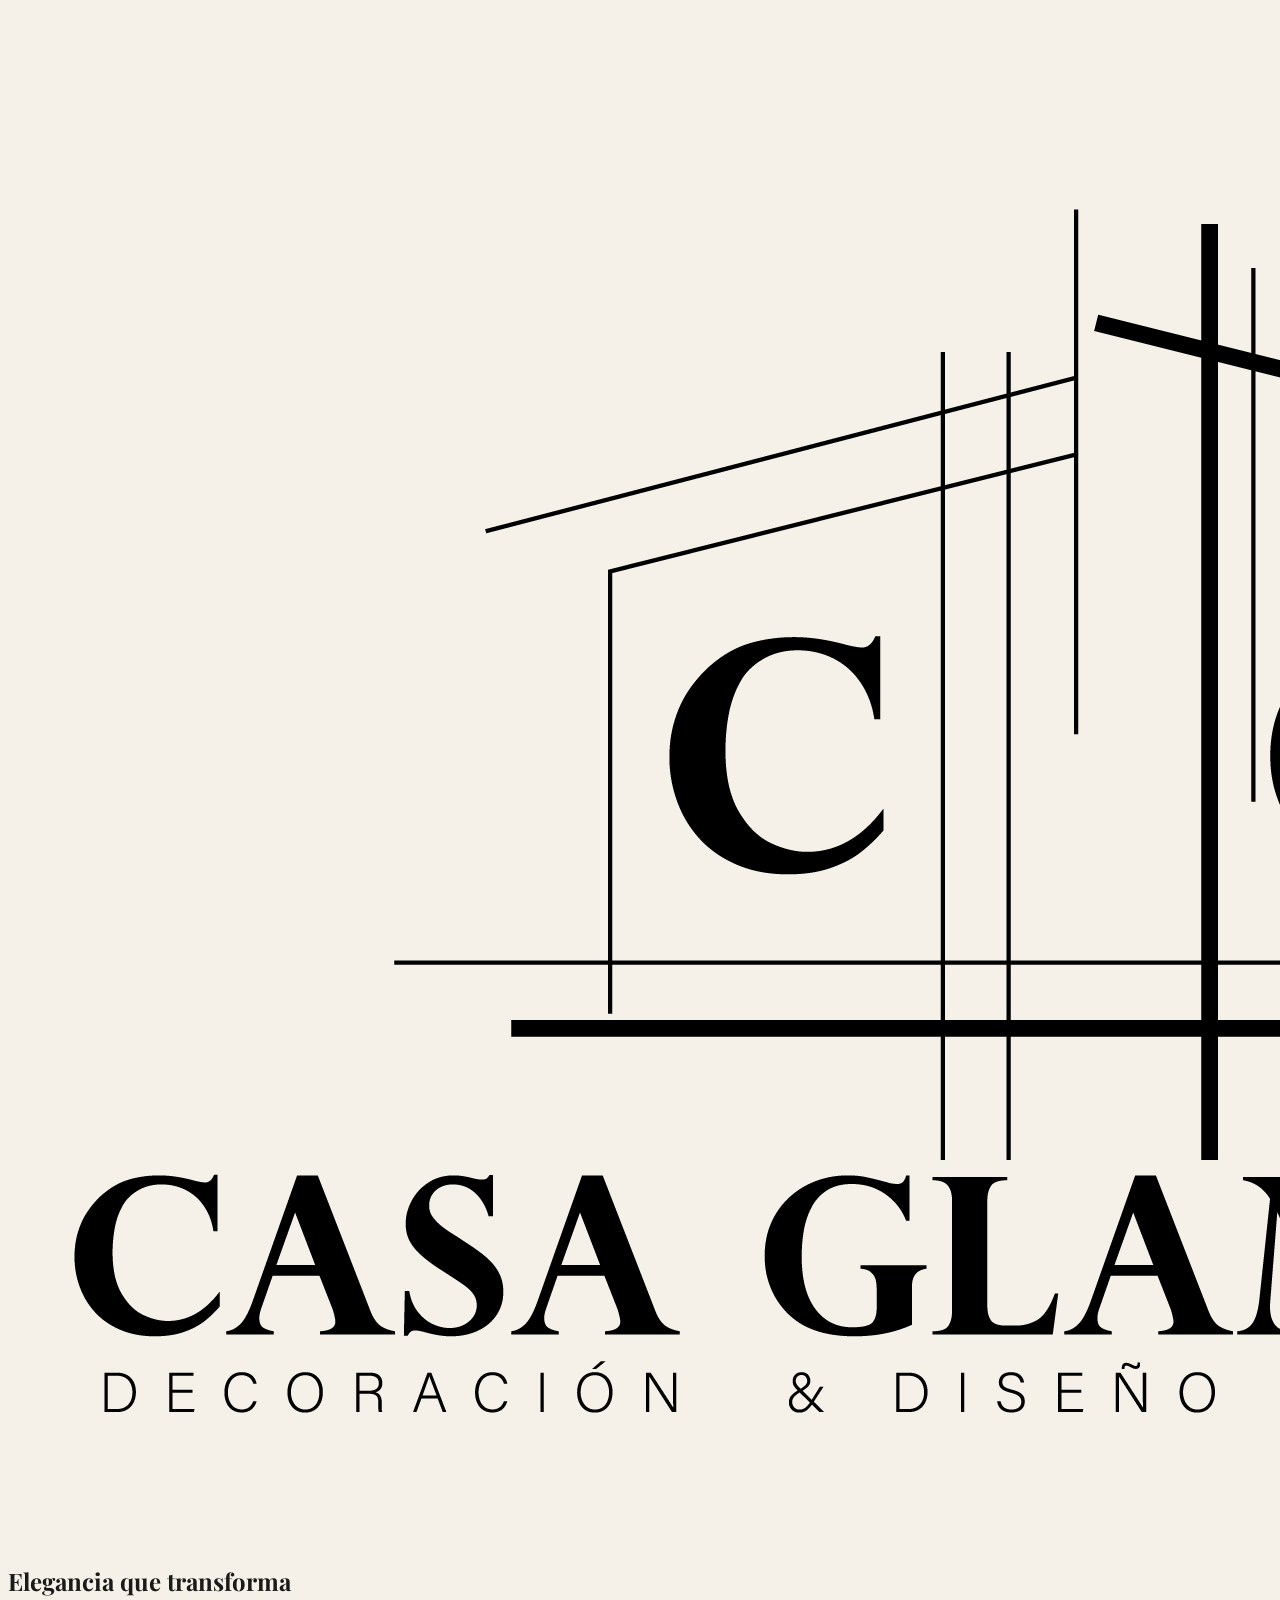
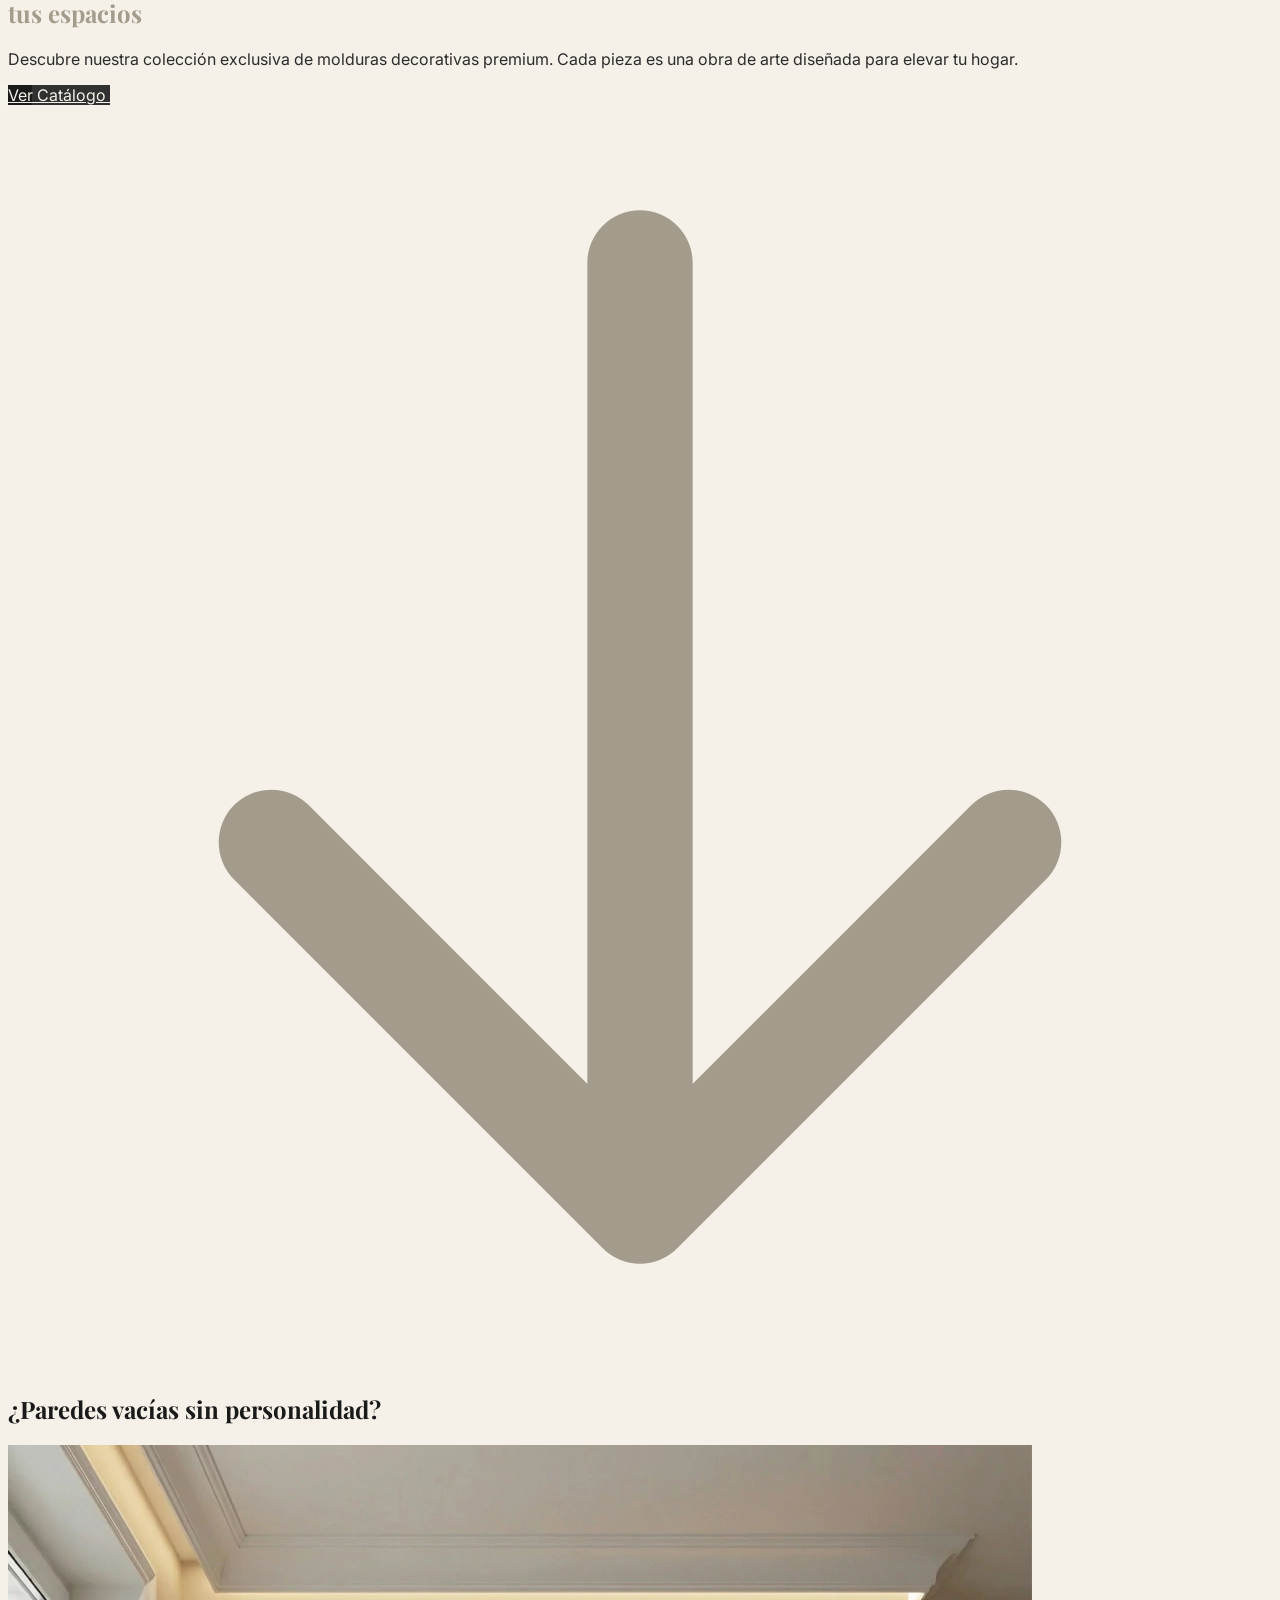
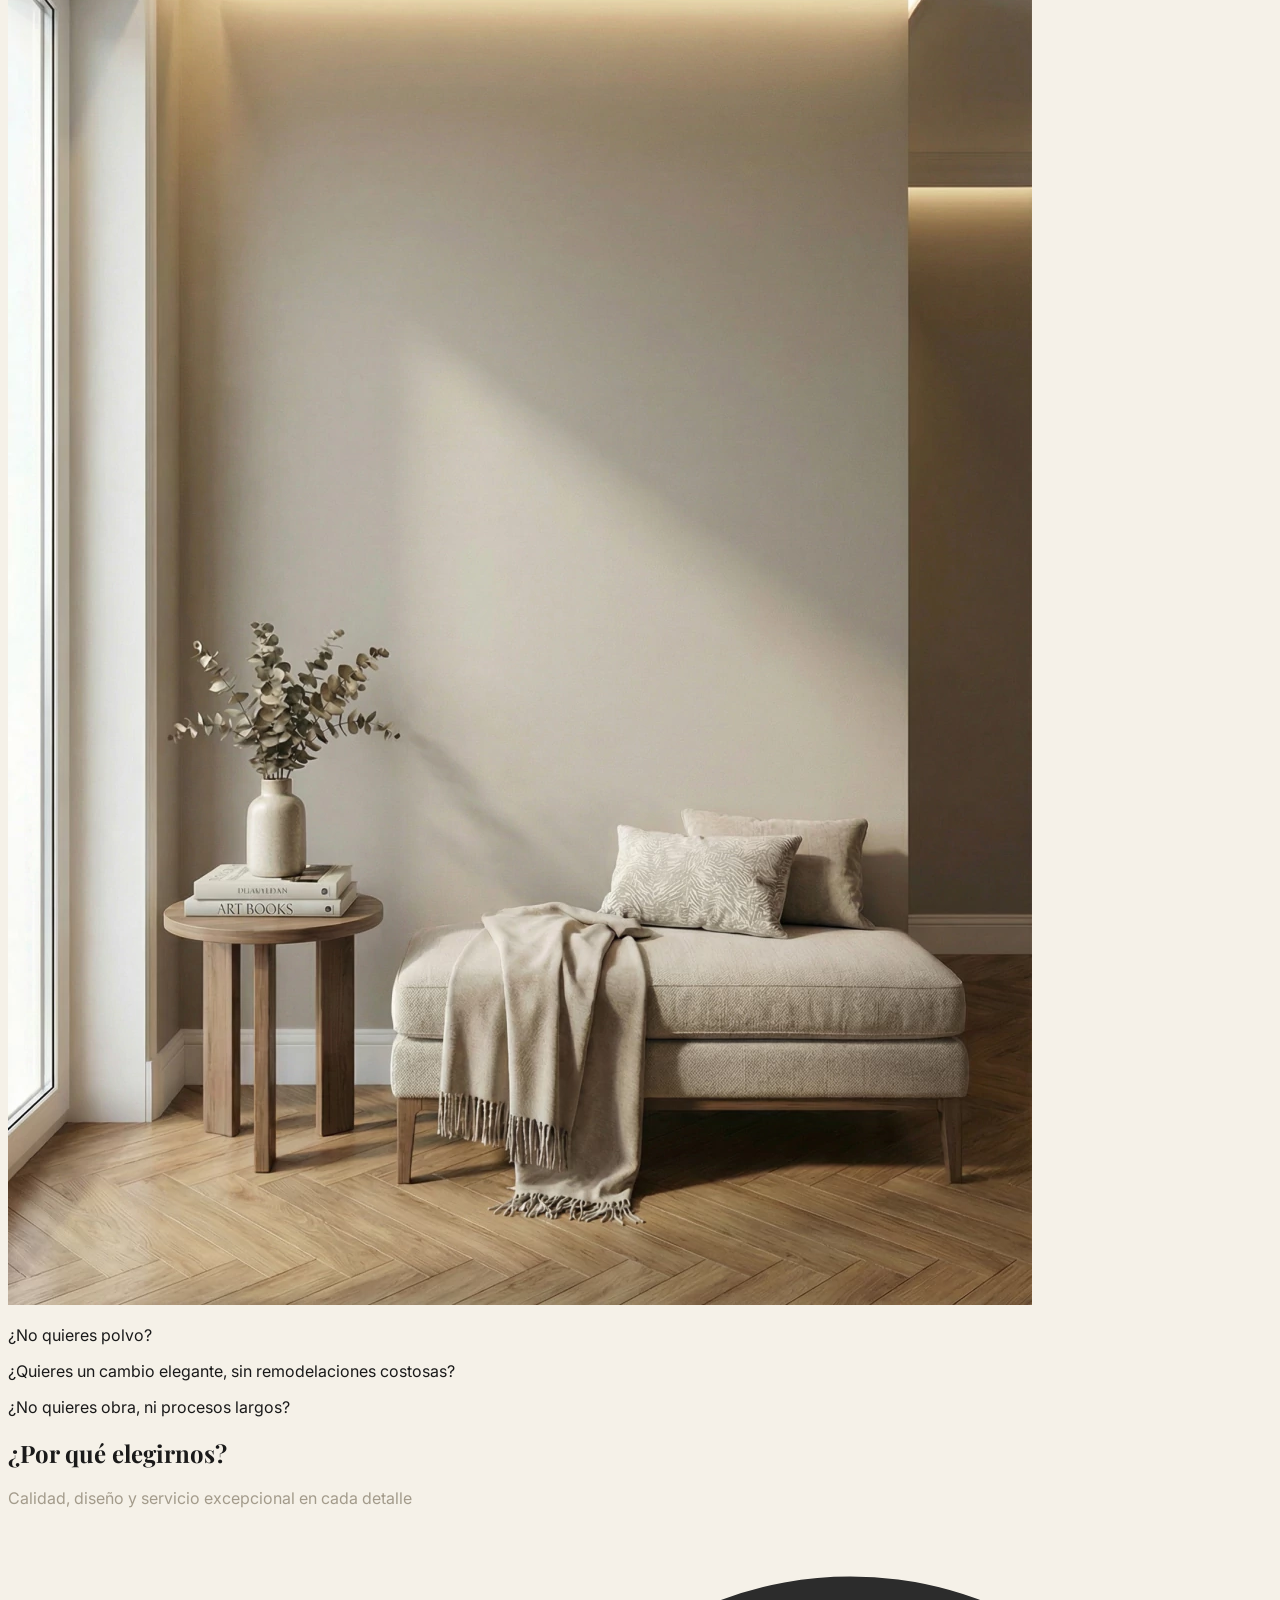
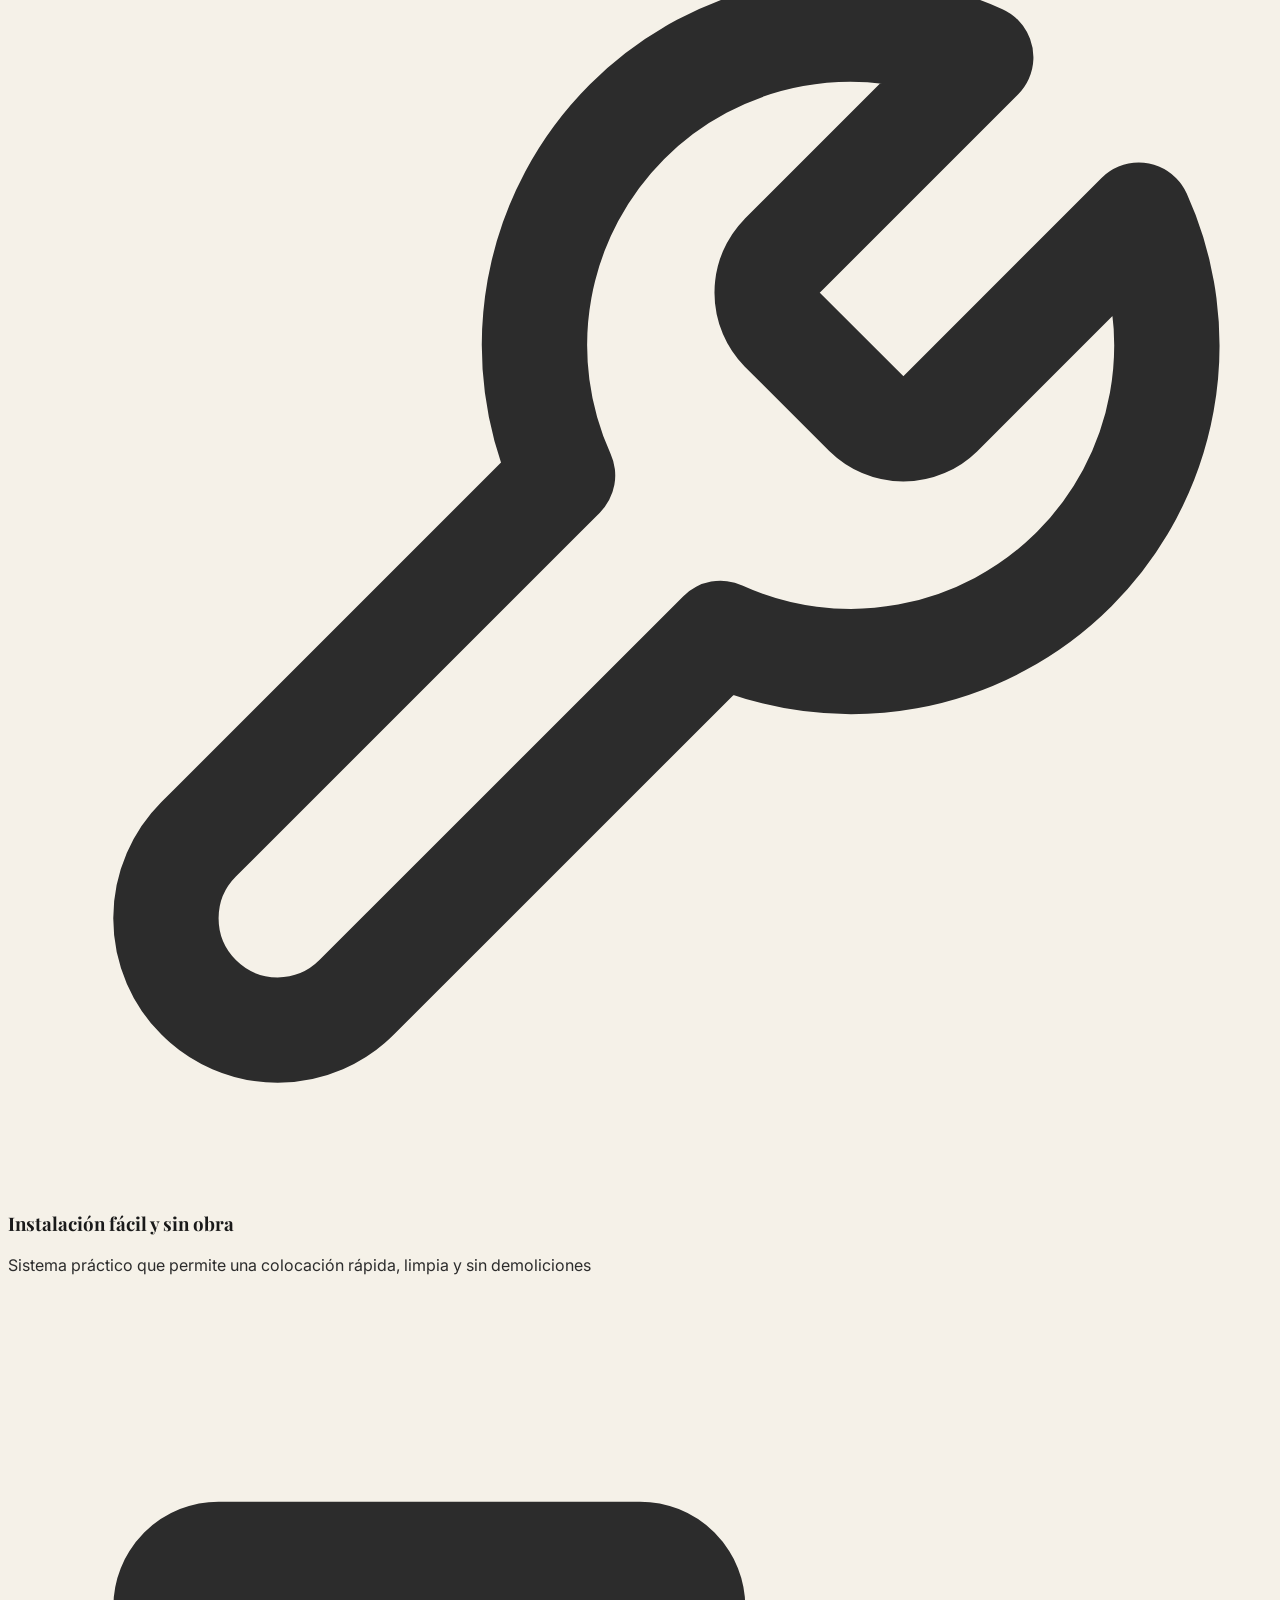
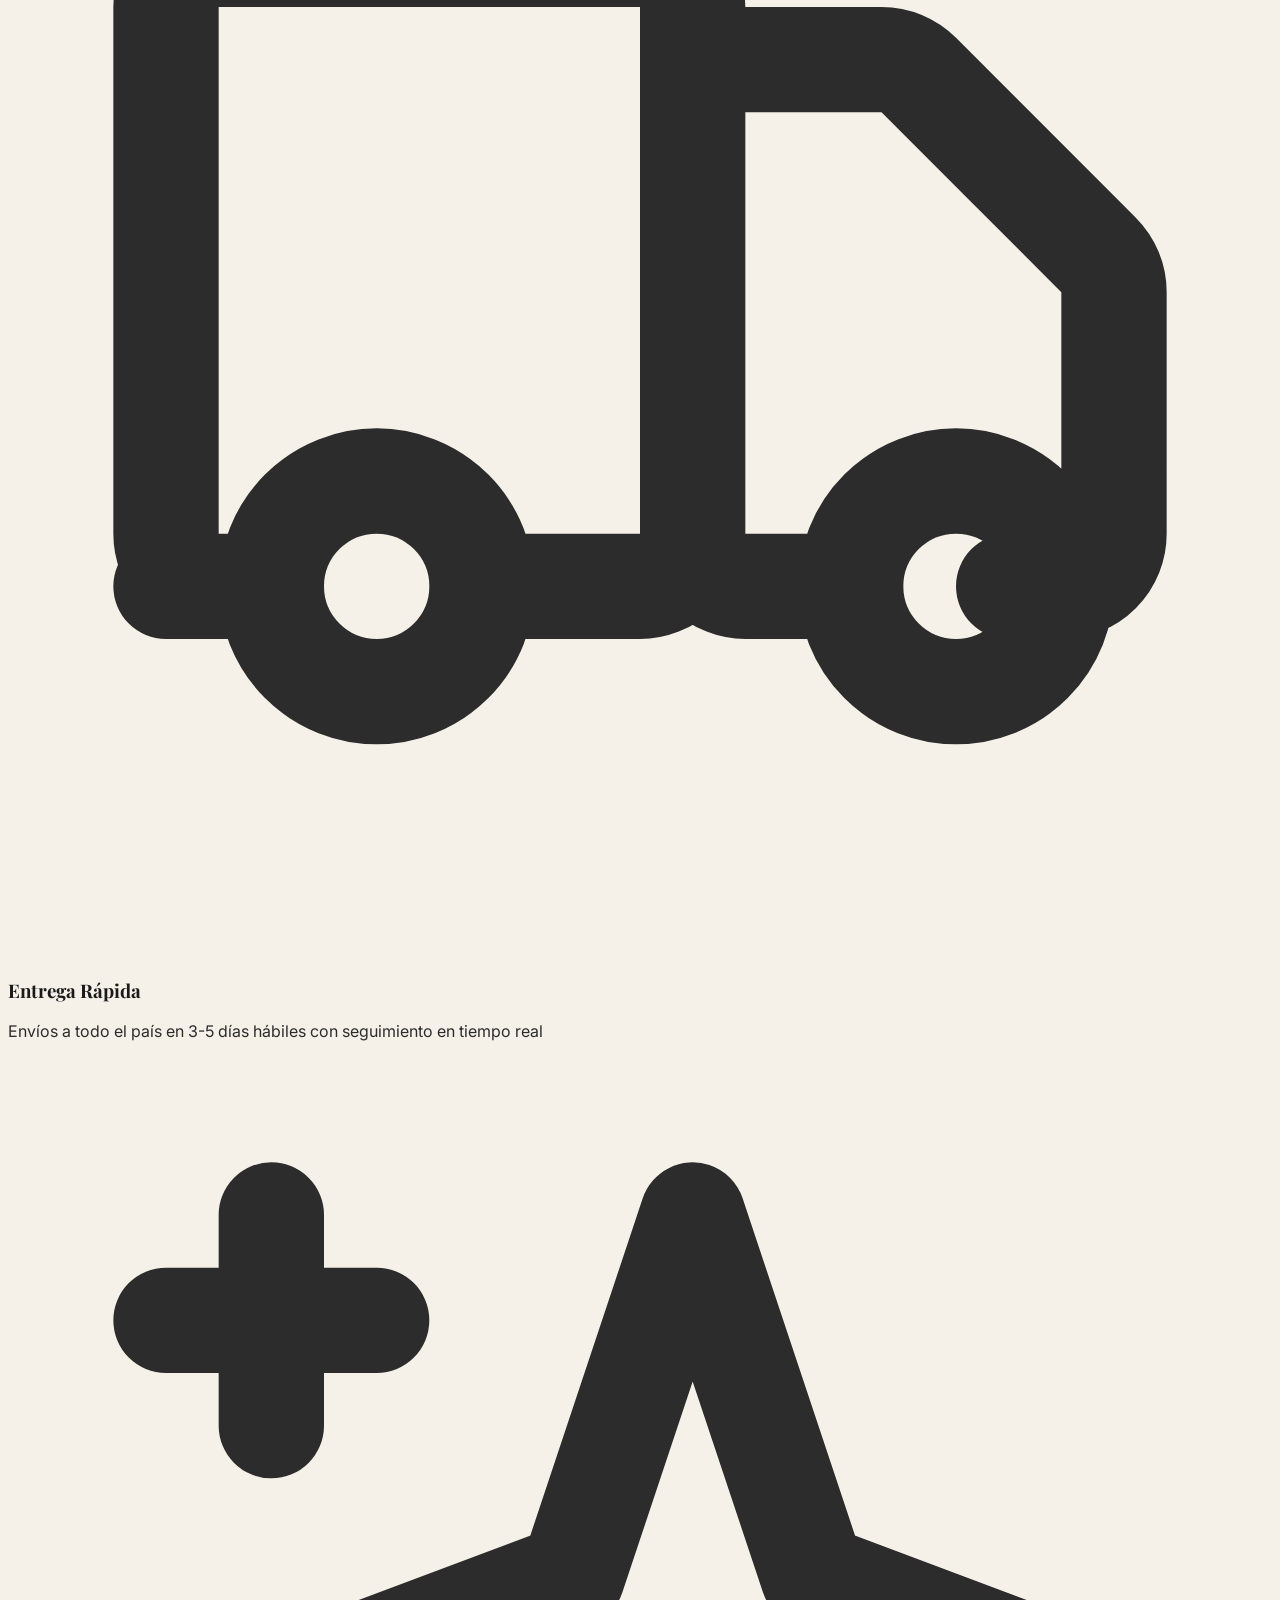
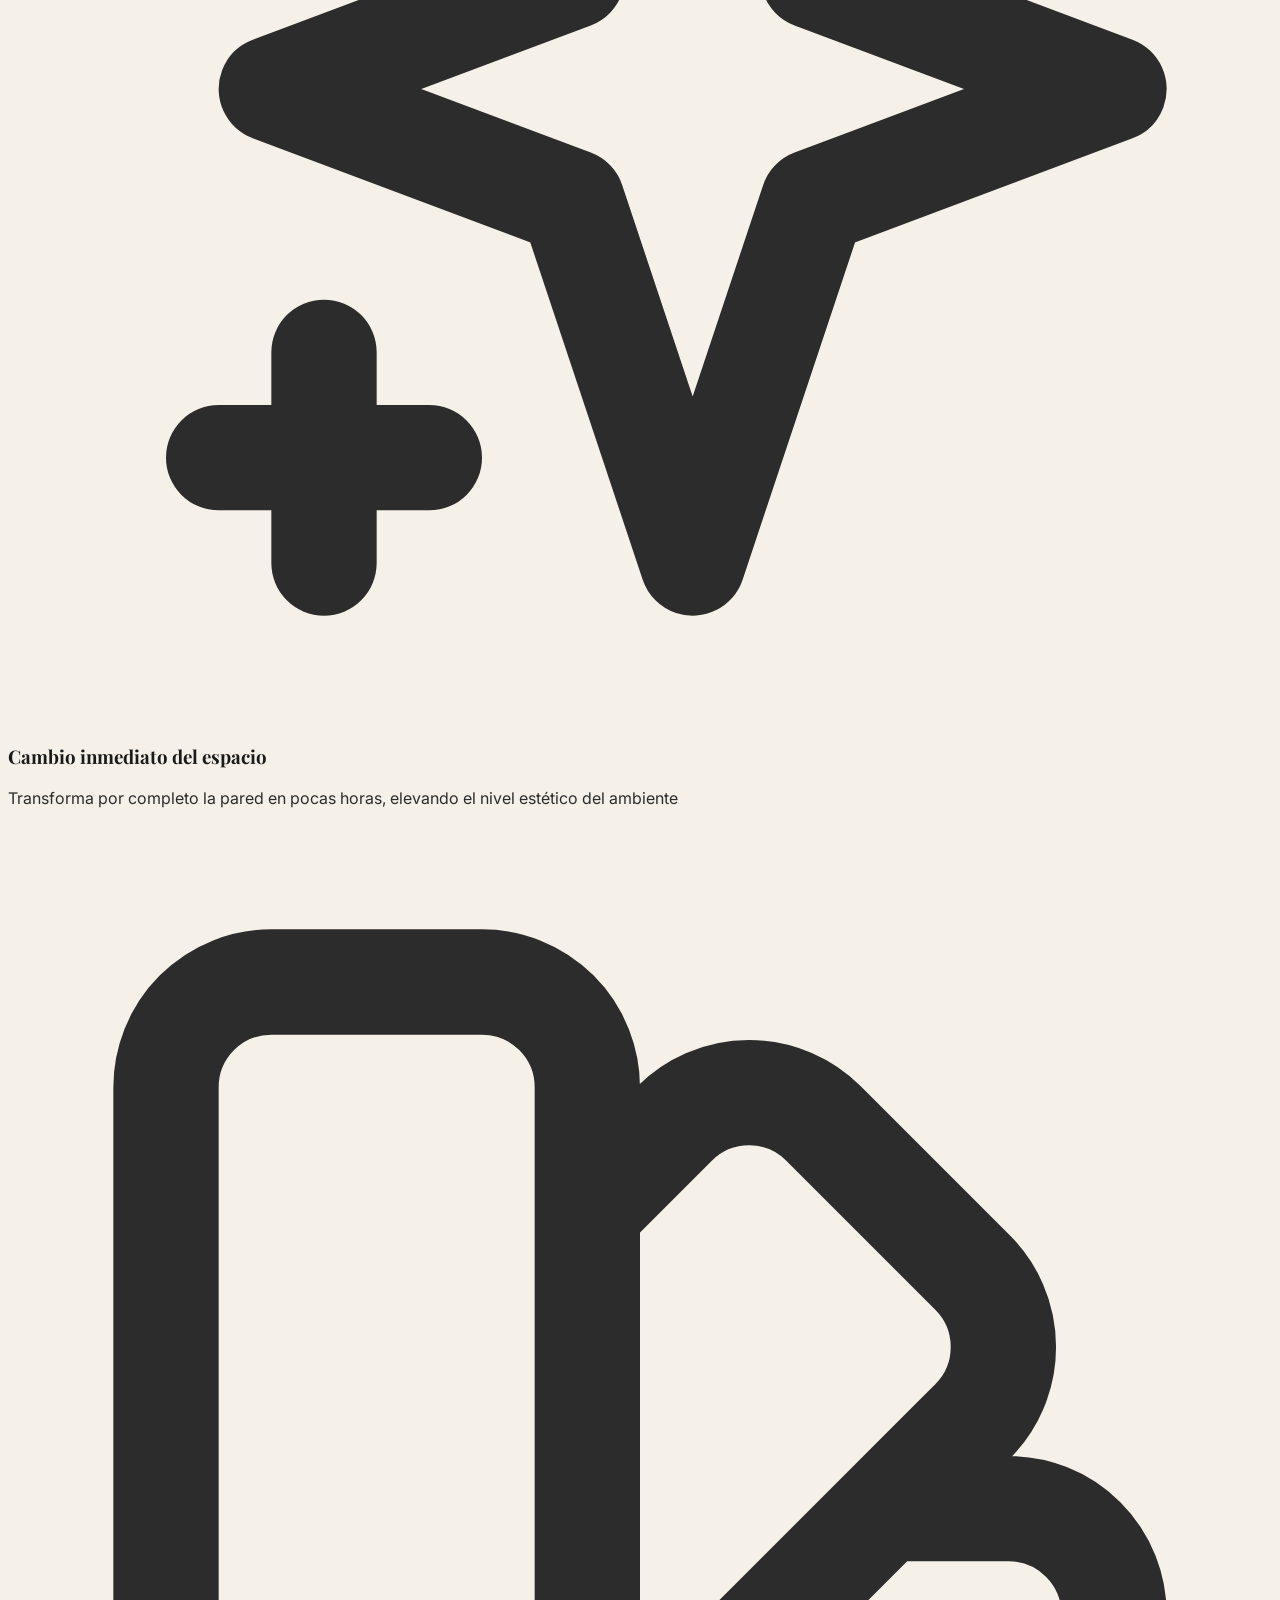
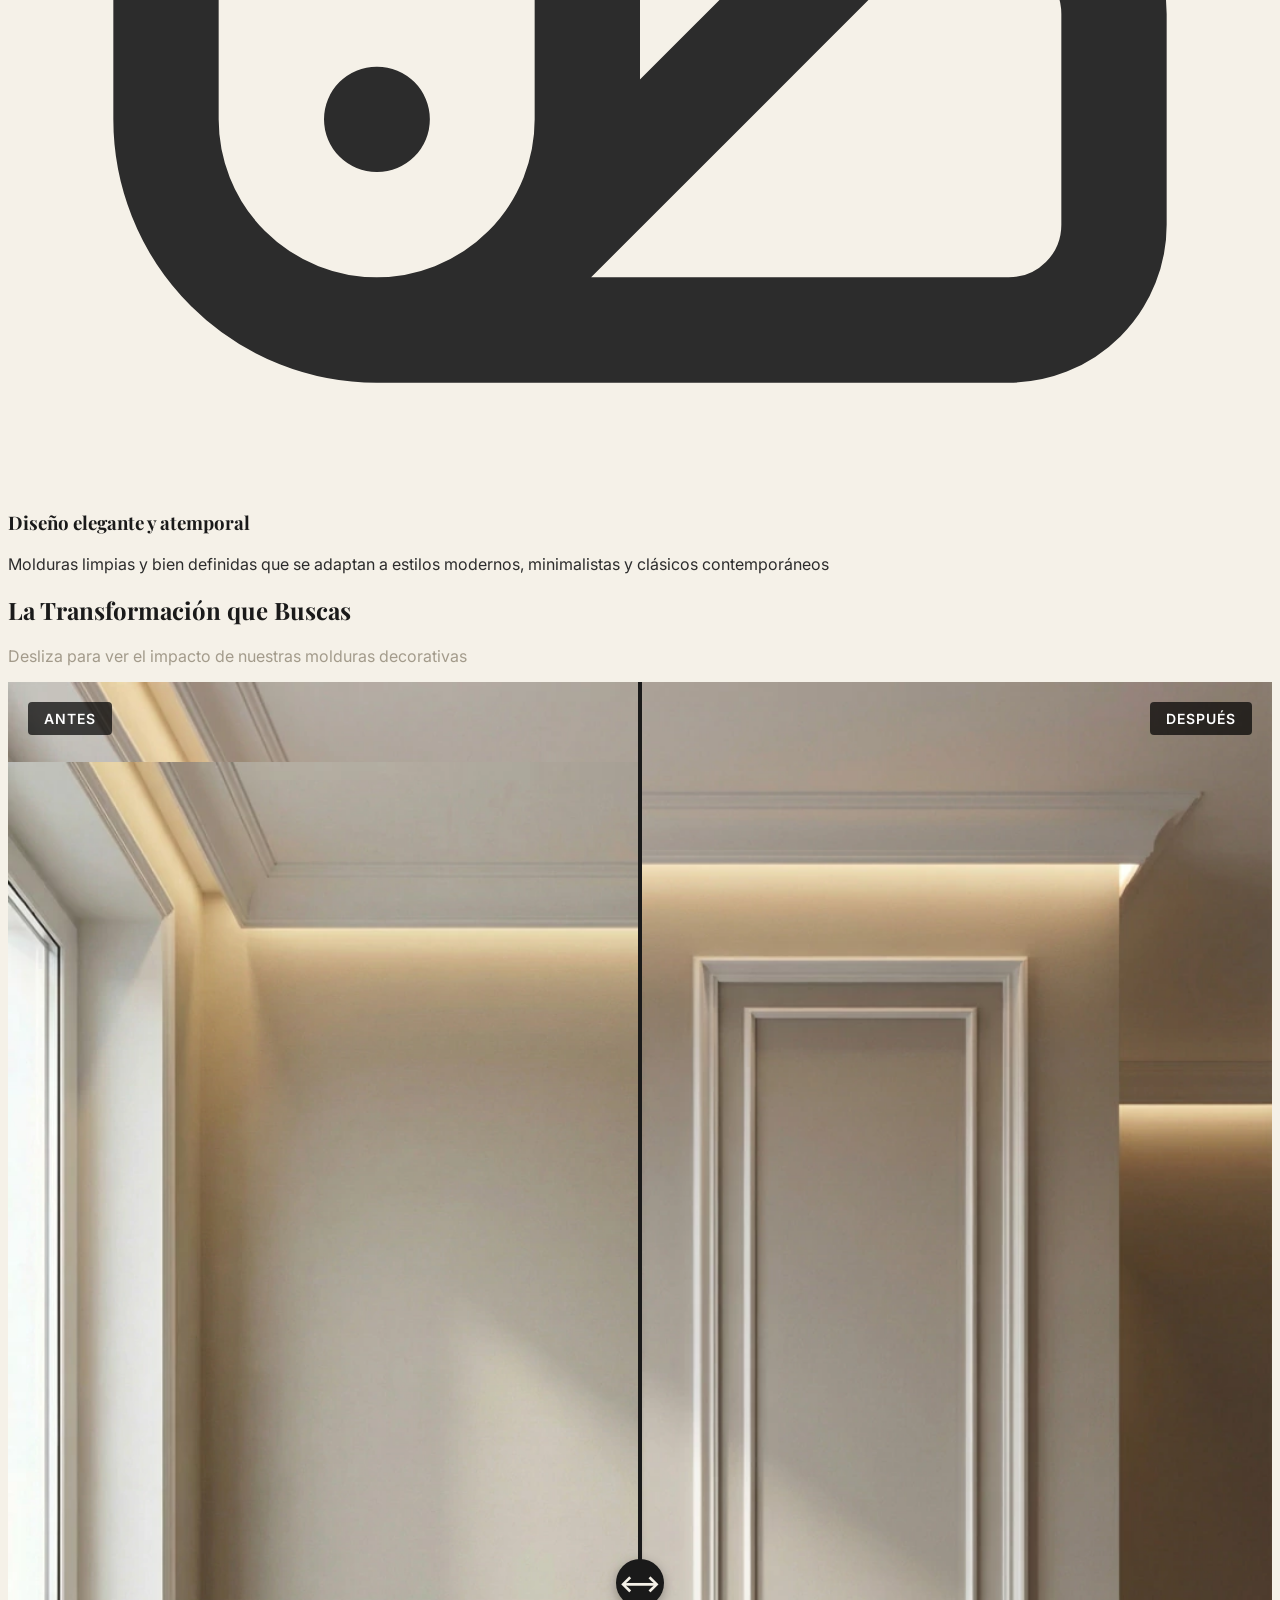
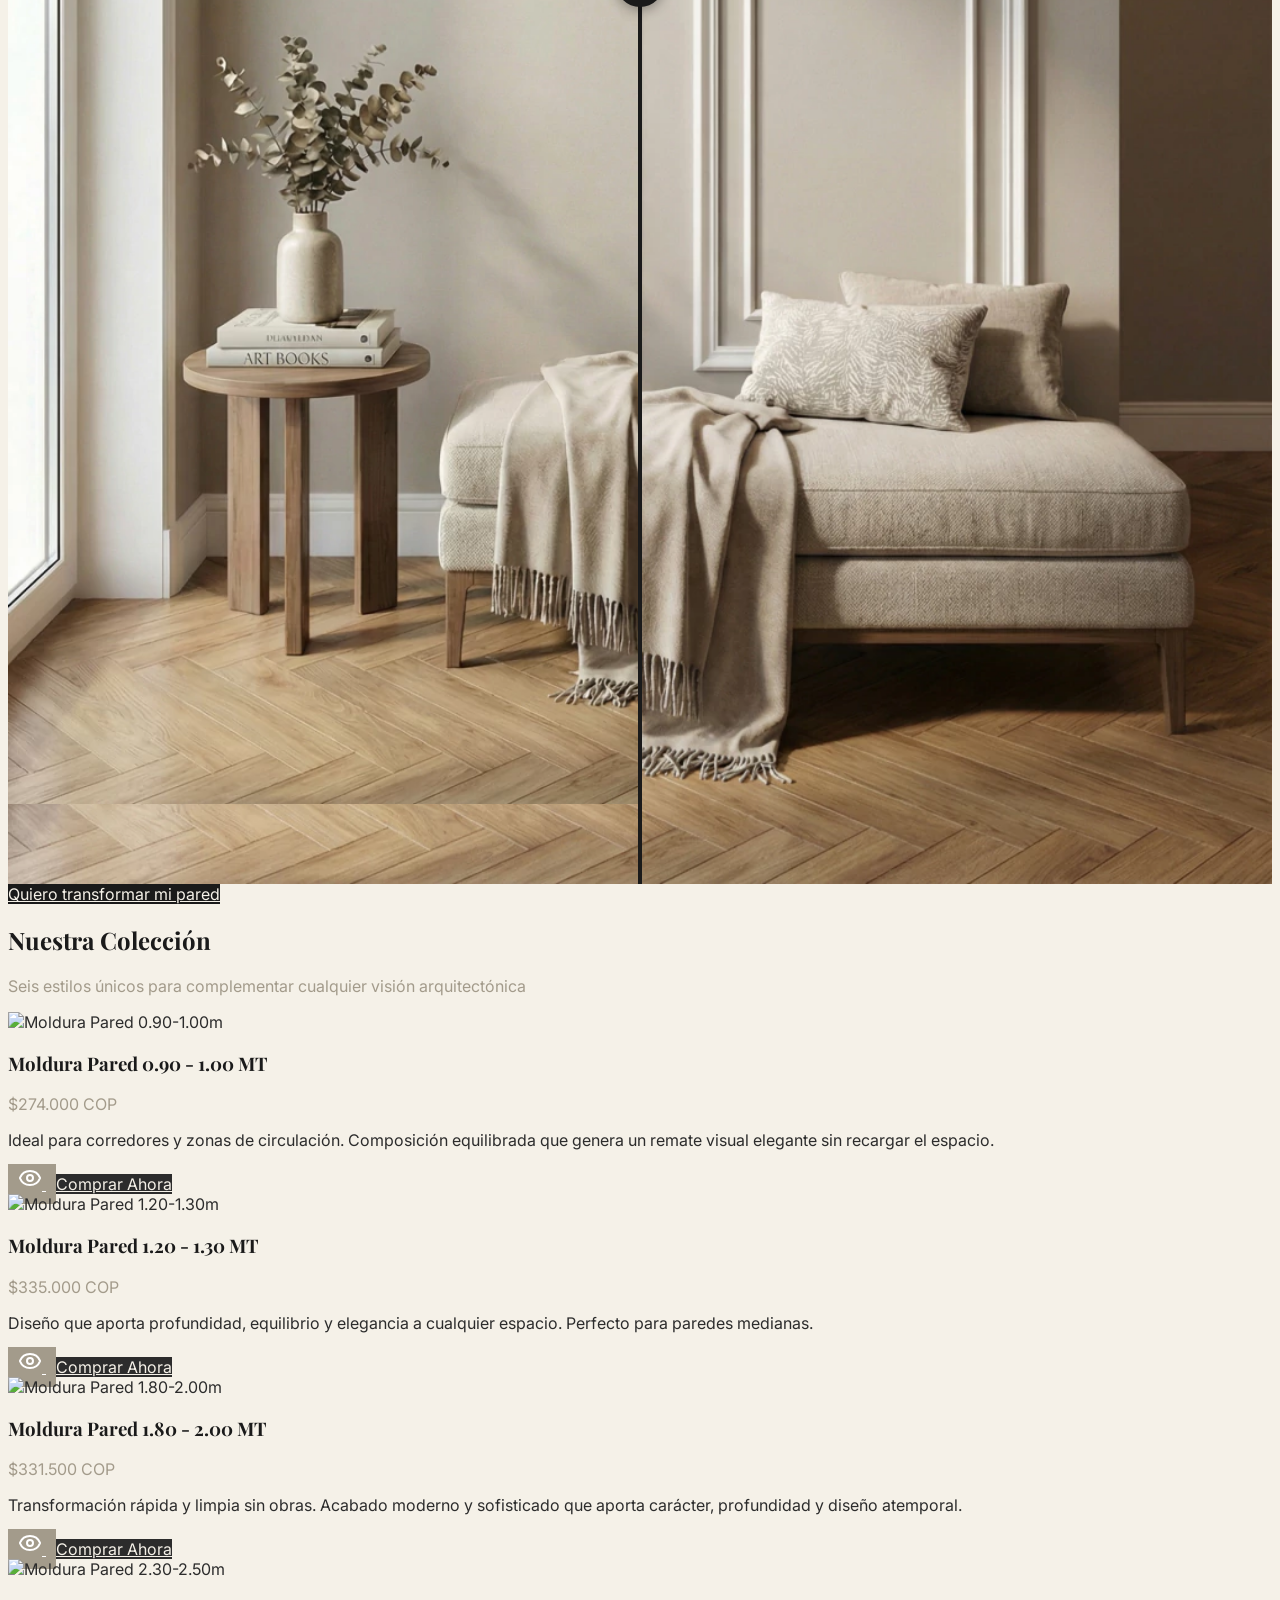
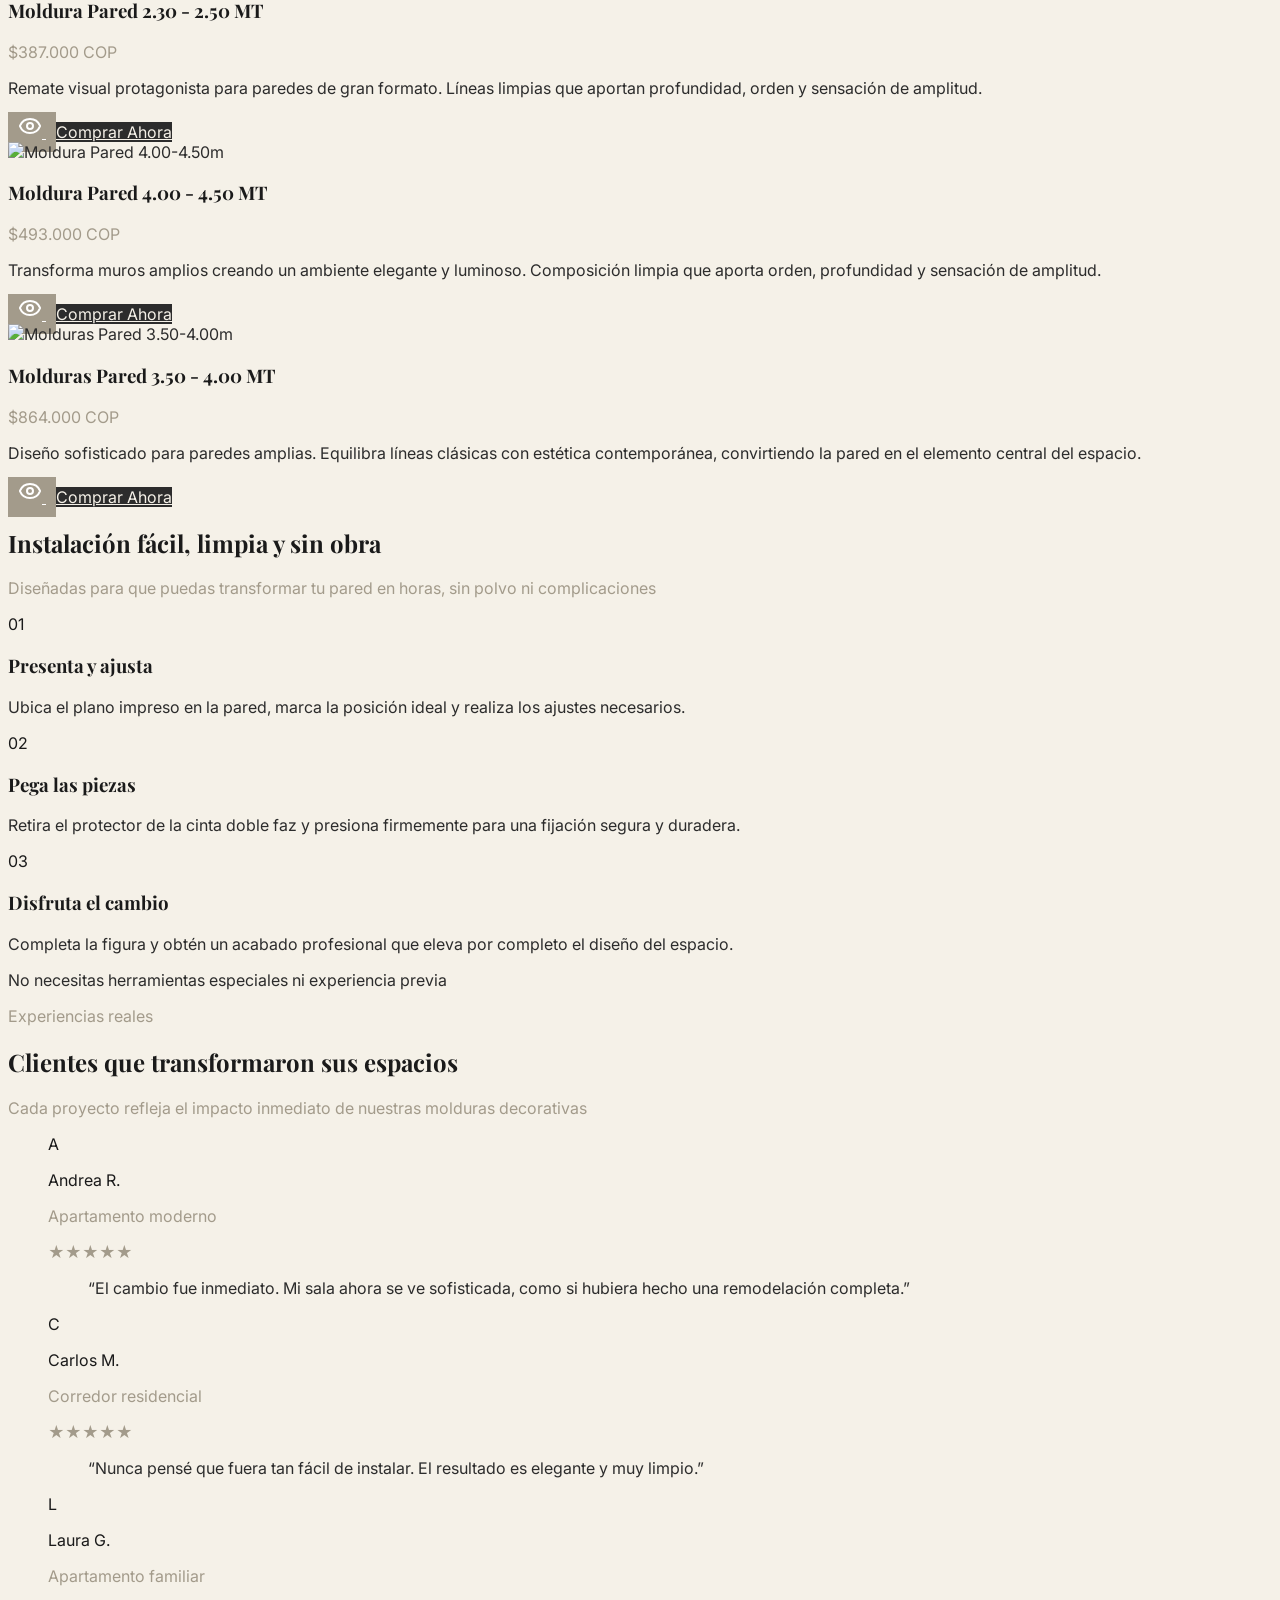
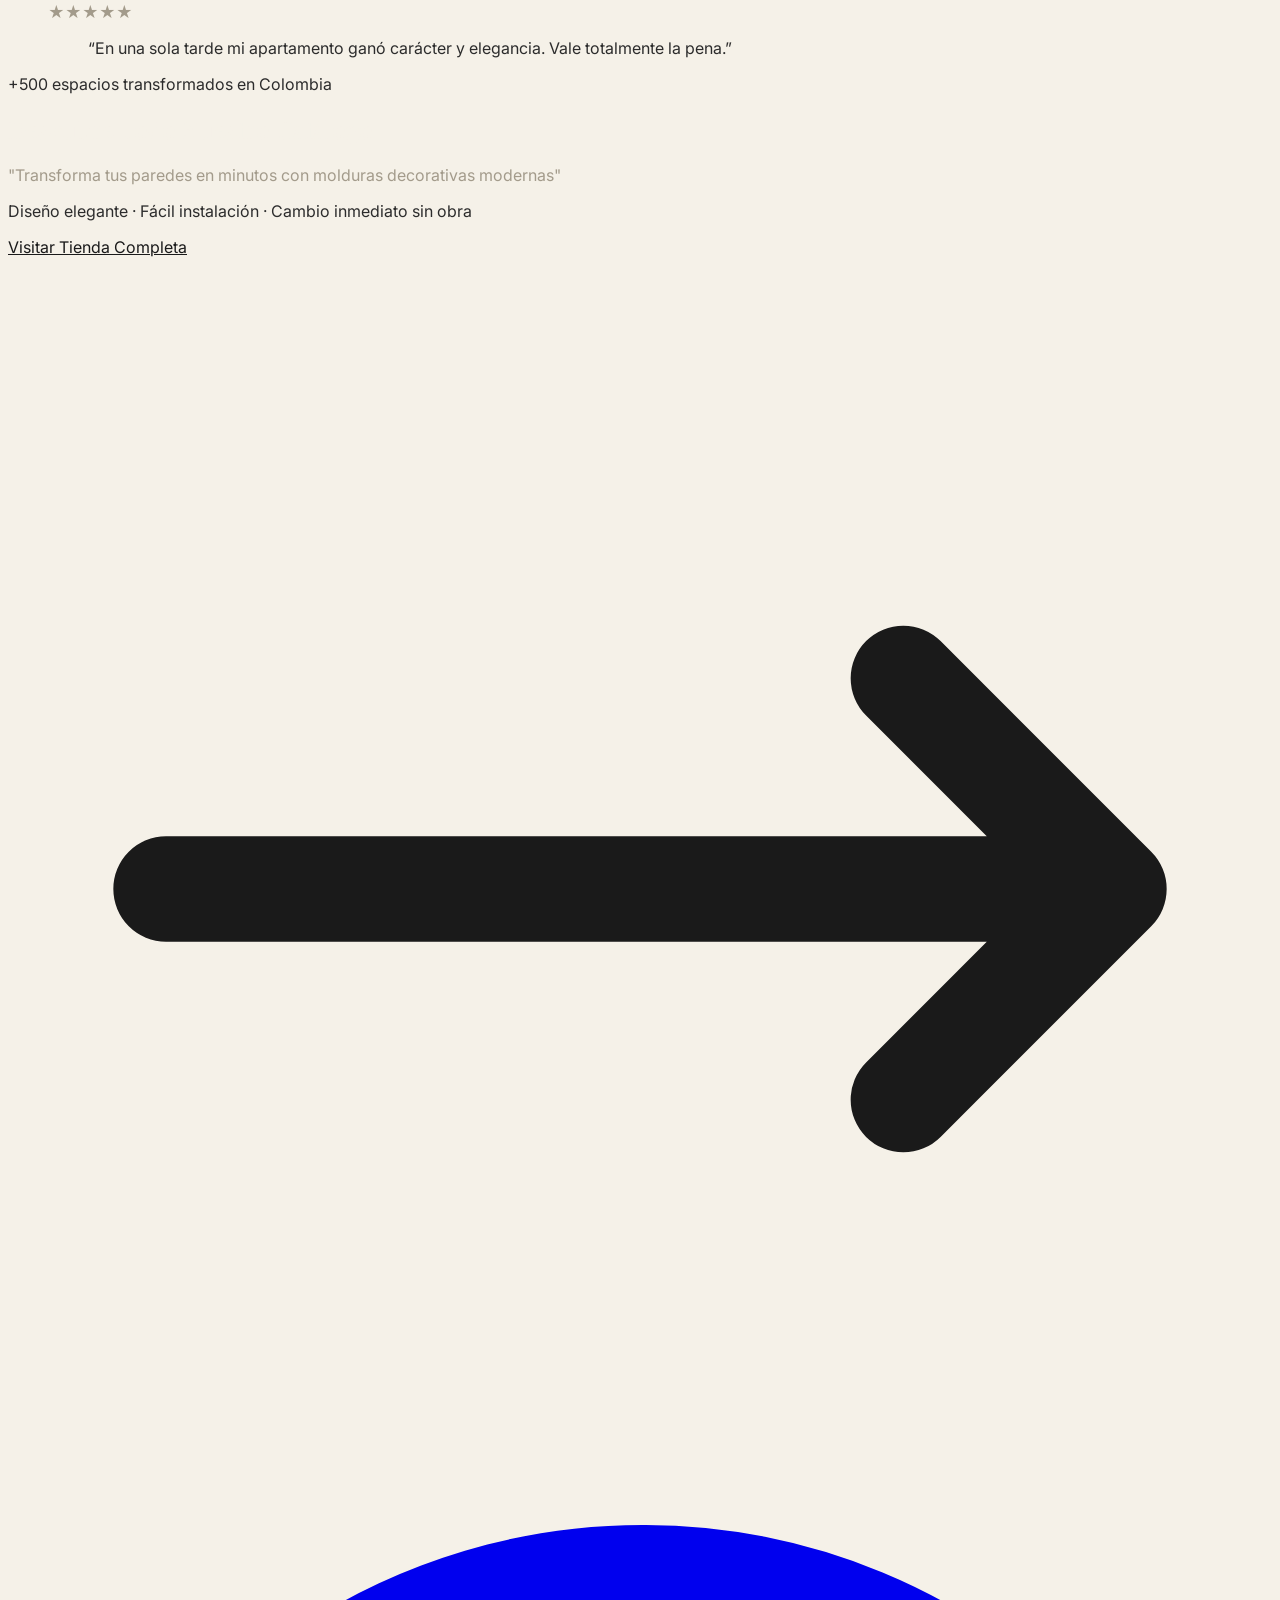
==== index.html @ c194638a "feat: redesign the "Paredes vacías" section with an interactive image and floating messages, remove " ====
<!DOCTYPE html>
<html lang="es">

<head>
    <meta charset="UTF-8">
    <meta name="viewport" content="width=device-width, initial-scale=1.0">
    <meta name="description"
        content="Molduras decorativas premium para transformar tus espacios. Diseños clásicos, modernos y minimalistas de la más alta calidad.">
    <meta name="keywords"
        content="molduras decorativas, molduras premium, decoración de interiores, molduras clásicas, molduras modernas">
    <title>Molduras Premium | Casa Glamour - Elegancia en cada detalle</title>

    <!-- Tailwind CSS CDN -->
    <script src="https://cdn.tailwindcss.com"></script>

    <!-- Google Fonts - Playfair Display (Serif) & Inter (Sans) -->
    <link rel="preconnect" href="https://fonts.googleapis.com">
    <link rel="preconnect" href="https://fonts.gstatic.com" crossorigin>
    <link
        href="https://fonts.googleapis.com/css2?family=Playfair+Display:wght@400;500;600;700&family=Inter:wght@300;400;500;600&display=swap"
        rel="stylesheet">

    <!-- GSAP CDN -->
    <script src="https://cdnjs.cloudflare.com/ajax/libs/gsap/3.12.5/gsap.min.js"></script>
    <script src="https://cdnjs.cloudflare.com/ajax/libs/gsap/3.12.5/ScrollTrigger.min.js"></script>

    <style>
        /* Custom Tailwind Configuration */
        @tailwind base;
        @tailwind components;
        @tailwind utilities;

        :root {
            --color-bone: #F5F1E8;
            --color-stone: #A39B8B;
            --color-charcoal: #2C2C2C;
            --color-matte-black: #1A1A1A;
        }

        body {
            font-family: 'Inter', sans-serif;
            background-color: var(--color-bone);
            color: var(--color-charcoal);
        }

        h1,
        h2,
        h3 {
            font-family: 'Playfair Display', serif;
        }

        /* Custom utilities */
        .text-bone {
            color: var(--color-bone);
        }

        .text-stone {
            color: var(--color-stone);
        }

        .text-charcoal {
            color: var(--color-charcoal);
        }

        .text-matte-black {
            color: var(--color-matte-black);
        }

        .bg-bone {
            background-color: var(--color-bone);
        }

        .bg-stone {
            background-color: var(--color-stone);
        }

        .bg-charcoal {
            background-color: var(--color-charcoal);
        }

        .bg-matte-black {
            background-color: var(--color-matte-black);
        }

        /* Smooth scroll */
        html {
            scroll-behavior: smooth;
        }

        /* Product card hover effect preparation */
        .product-card {
            transition: transform 0.3s ease;
        }

        .product-card:hover {
            transform: translateY(-4px);
        }

        /* Button hover preparation for GSAP */
        .cta-button {
            position: relative;
            overflow: hidden;
        }

        .cta-button::before {
            content: '';
            position: absolute;
            top: 0;
            left: -100%;
            width: 100%;
            height: 100%;
            background: rgba(255, 255, 255, 0.1);
            transition: left 0.3s ease;
        }

        .cta-button:hover::before {
            left: 100%;
        }

        .view-detail-button {
            background-color: #A39B8B;
            color: #fff;
            padding: 10px;
            cursor: pointer;
            transition: all 0.3s ease;
        }

        .view-detail-button:hover {
            background-color: #fff;
            color: #A39B8B;
        }

        /* Before/After Image Comparison Slider */
        .comparison-container {
            position: relative;
            overflow: hidden;
            cursor: ew-resize;
            user-select: none;
            background-color: var(--color-bone);
        }

        .comparison-image {
            display: block;
            width: 100%;
            height: 100%;
            object-fit: contain;
            object-position: center;
            pointer-events: none;
        }

        .comparison-overlay {
            position: absolute;
            top: 0;
            left: 0;
            width: 50%;
            height: 100%;
            overflow: hidden;
        }

        .comparison-overlay .comparison-image {
            width: 100vw;
            max-width: 1152px;
            height: 100%;
            position: absolute;
            left: 0;
            top: 0;
        }

        .comparison-slider {
            position: absolute;
            top: 0;
            left: 50%;
            width: 4px;
            height: 100%;
            background: var(--color-matte-black);
            transform: translateX(-50%);
            cursor: ew-resize;
            z-index: 10;
        }

        .comparison-slider::before {
            content: '';
            position: absolute;
            top: 50%;
            left: 50%;
            transform: translate(-50%, -50%);
            width: 48px;
            height: 48px;
            background: var(--color-matte-black);
            border-radius: 50%;
            box-shadow: 0 4px 12px rgba(0, 0, 0, 0.3);
        }

        .comparison-slider::after {
            content: '⟷';
            position: absolute;
            top: 50%;
            left: 50%;
            transform: translate(-50%, -50%);
            color: var(--color-bone);
            font-size: 24px;
            font-weight: bold;
            z-index: 1;
        }

        .comparison-label {
            position: absolute;
            top: 20px;
            padding: 8px 16px;
            background: rgba(0, 0, 0, 0.7);
            color: white;
            font-size: 14px;
            font-weight: 600;
            text-transform: uppercase;
            letter-spacing: 1px;
            border-radius: 4px;
            z-index: 5;
        }

        .comparison-label.before {
            left: 20px;
        }

        .comparison-label.after {
            right: 20px;
        }
    </style>
</head>

<body class="antialiased">

    <!-- Hero Section -->
    <section id="hero"
        class="min-h-screen flex items-center justify-center px-4 py-12 md:py-20 relative overflow-hidden">
        <!-- Background Image with Overlay -->
        <div class="absolute inset-0 z-0">
            <!-- <img src="banner_1.png" alt="Elegant interior with moldings" class="w-full h-full object-cover opacity-30"> -->
            <video src="output_ffff.mp4" autoplay muted class="w-full h-full object-cover opacity-30"></video>
            <div class="absolute inset-0 bg-gradient-to-b from-transparent via-bone/50 to-bone"></div>
        </div>

        <!-- Content -->
        <div class="relative z-10 max-w-4xl mx-auto text-center">
            <img src="logo.webp" alt="Casa Glamour" class="mx-auto w-80 h-80 object-contain">
            <h1 id="hero-title"
                class="text-4xl md:text-6xl lg:text-7xl font-bold text-matte-black mb-6 leading-tight opacity-0">
                Elegancia que transforma <br class="hidden md:block">
                <span class="text-stone italic">tus espacios</span>
            </h1>

            <p id="hero-subtitle"
                class="text-lg md:text-xl text-charcoal/80 mb-10 max-w-2xl mx-auto font-light opacity-0">
                Descubre nuestra colección exclusiva de molduras decorativas premium.
                Cada pieza es una obra de arte diseñada para elevar tu hogar.
            </p>

            <a href="#productos" id="hero-cta"
                class="cta-button inline-block bg-matte-black text-bone px-10 py-4 md:px-12 md:py-5 text-base md:text-lg font-medium tracking-wide uppercase hover:bg-charcoal transition-colors duration-300 opacity-0">
                Ver Catálogo
            </a>


            <a href="https://api.whatsapp.com/send/?phone=573043585256&text=Hola%F0%9F%91%8B%2C%20vi%20su%20publicidad%20y%20me%20encantaron%20los%20dise%C3%B1os%20de%20molduras.%20Me%20gustar%C3%ADa%20conocer%20los%20modelos%20disponibles%20y%20la%20forma%20de%20adquirirlos.%20%C2%BFPodr%C3%ADan%20darme%20m%C3%A1s%20informaci%C3%B3n%3F"
                id="hero-cta" target="_blank"
                class="cta-button inline-block bg-green-500 text-bone px-10 py-4 md:px-12 md:py-5 text-base md:text-lg font-medium tracking-wide uppercase hover:bg-charcoal transition-colors duration-300 opacity-0">
                WhatsApp
            </a>
        </div>

        <!-- Scroll Indicator -->
        <div class="absolute bottom-8 left-1/2 transform -translate-x-1/2 animate-bounce">
            <svg class="w-6 h-6 text-stone" fill="none" stroke="currentColor" viewBox="0 0 24 24">
                <path stroke-linecap="round" stroke-linejoin="round" stroke-width="2" d="M19 14l-7 7m0 0l-7-7m7 7V3">
                </path>
            </svg>
        </div>
    </section>

    <section class="py-20 px-4 bg-bone">
        <div class="max-w-6xl mx-auto text-center">
            <h2 class="text-3xl md:text-5xl font-bold text-matte-black mb-12 -mt-4 ">
                ¿Paredes vacías sin personalidad?
            </h2>
            <div class="relative h-[600px] rounded-2xl overflow-hidden shadow-2xl">
                <!-- Imagen de fondo -->
                <img src="before.webp" alt="Pared sin molduras" class="w-full h-full object-cover">

                <!-- Overlay sutil para mejor contraste -->
                <div class="absolute inset-0 bg-black/5"></div>

                <!-- Mensajes flotantes -->
                <div class="absolute top-12 left-8 md:left-16 max-w-xs md:max-w-md animate-fadeIn">
                    <div
                        class="bg-white p-4 md:p-6 rounded-lg shadow-lg transform hover:scale-105 transition-transform">
                        <p class="text-xl md:text-2xl font-bold text-matte-black">
                            ¿No quieres polvo?
                        </p>
                    </div>
                </div>

                <div class="absolute top-1/2 right-8 md:right-20 max-w-xs animate-fadeIn"
                    style="animation-delay: 0.2s;">
                    <div
                        class="bg-white p-4 md:p-5 rounded-lg shadow-lg transform hover:scale-105 transition-transform">
                        <p class="text-sm md:text-base font-bold text-matte-black">
                            ¿Quieres un cambio elegante, sin remodelaciones costosas?
                        </p>
                    </div>
                </div>

                <div class="absolute bottom-12 right-8 md:right-16 max-w-[200px] animate-fadeIn"
                    style="animation-delay: 0.4s;">
                    <div class="bg-white p-4 rounded-lg shadow-lg transform hover:scale-105 transition-transform">
                        <p class="text-sm font-bold text-matte-black">
                            ¿No quieres obra, ni procesos largos?
                        </p>
                    </div>
                </div>
            </div>
        </div>
    </section>


    <!-- Benefits Section -->
    <section id="beneficios" class="py-16 md:py-20 px-4 bg-white">
        <div class="max-w-7xl mx-auto">
            <div class="text-center mb-12 md:mb-16">
                <h2 class="text-3xl md:text-5xl font-bold text-matte-black mb-4">
                    ¿Por qué elegirnos?
                </h2>
                <p class="text-stone text-lg max-w-2xl mx-auto">
                    Calidad, diseño y servicio excepcional en cada detalle
                </p>
            </div>

            <div class="grid grid-cols-1 md:grid-cols-2 lg:grid-cols-4 gap-8 md:gap-10">

                <!-- Benefit 1: Instalación fácil -->
                <div class="benefit-card text-center opacity-0">
                    <div class="w-16 h-16 mx-auto mb-4 bg-stone/10 rounded-full flex items-center justify-center">
                        <svg class="w-8 h-8 text-charcoal" fill="none" stroke="currentColor" viewBox="0 0 24 24">
                            <path stroke-linecap="round" stroke-linejoin="round" stroke-width="2"
                                d="M14.7 6.3a1 1 0 0 0 0 1.4l1.6 1.6a1 1 0 0 0 1.4 0l3.77-3.77a6 6 0 0 1-7.94 7.94l-6.91 6.91a2.12 2.12 0 0 1-3-3l6.91-6.91a6 6 0 0 1 7.94-7.94l-3.76 3.76z">
                            </path>
                        </svg>
                    </div>
                    <h3 class="text-xl font-semibold text-matte-black mb-2">
                        Instalación fácil y sin obra
                    </h3>
                    <p class="text-charcoal/70 text-sm leading-relaxed">
                        Sistema práctico que permite una colocación rápida, limpia y sin demoliciones
                    </p>
                </div>

                <!-- Benefit 2: Entrega Rápida -->
                <div class="benefit-card text-center opacity-0">
                    <div class="w-16 h-16 mx-auto mb-4 bg-stone/10 rounded-full flex items-center justify-center">
                        <svg class="w-8 h-8 text-charcoal" fill="none" stroke="currentColor" viewBox="0 0 24 24">
                            <path stroke-linecap="round" stroke-linejoin="round" stroke-width="2"
                                d="M13 16V6a1 1 0 0 0-1-1H4a1 1 0 0 0-1 1v10a1 1 0 0 0 1 1h1m8-1a1 1 0 0 1-1 1H9m4-1V8a1 1 0 0 1 1-1h2.586a1 1 0 0 1 .707.293l3.414 3.414a1 1 0 0 1 .293.707V16a1 1 0 0 1-1 1h-1m-6-1a1 1 0 0 0 1 1h1M5 17a2 2 0 1 0 4 0m-4 0a2 2 0 1 1 4 0m-4 0H3m13 0a2 2 0 1 0 4 0m-4 0a2 2 0 1 1 4 0m-4 0h-2">
                            </path>
                        </svg>
                    </div>
                    <h3 class="text-xl font-semibold text-matte-black mb-2">
                        Entrega Rápida
                    </h3>
                    <p class="text-charcoal/70 text-sm leading-relaxed">
                        Envíos a todo el país en 3-5 días hábiles con seguimiento en tiempo real
                    </p>
                </div>

                <!-- Benefit 3: Cambio inmediato -->
                <div class="benefit-card text-center opacity-0">
                    <div class="w-16 h-16 mx-auto mb-4 bg-stone/10 rounded-full flex items-center justify-center">
                        <svg class="w-8 h-8 text-charcoal" fill="none" stroke="currentColor" viewBox="0 0 24 24">
                            <path stroke-linecap="round" stroke-linejoin="round" stroke-width="2"
                                d="M5 3v4M3 5h4M6 17v4m-2-2h4m5-16l2.286 6.857L21 12l-5.714 2.143L13 21l-2.286-6.857L5 12l5.714-2.143L13 3z">
                            </path>
                        </svg>
                    </div>
                    <h3 class="text-xl font-semibold text-matte-black mb-2">
                        Cambio inmediato del espacio
                    </h3>
                    <p class="text-charcoal/70 text-sm leading-relaxed">
                        Transforma por completo la pared en pocas horas, elevando el nivel estético del ambiente
                    </p>
                </div>

                <!-- Benefit 4: Diseño elegante -->
                <div class="benefit-card text-center opacity-0">
                    <div class="w-16 h-16 mx-auto mb-4 bg-stone/10 rounded-full flex items-center justify-center">
                        <svg class="w-8 h-8 text-charcoal" fill="none" stroke="currentColor" viewBox="0 0 24 24">
                            <path stroke-linecap="round" stroke-linejoin="round" stroke-width="2"
                                d="M7 21a4 4 0 0 1-4-4V5a2 2 0 0 1 2-2h4a2 2 0 0 1 2 2v12a4 4 0 0 1-4 4zm0 0h12a2 2 0 0 0 2-2v-4a2 2 0 0 0-2-2h-2.343M11 7.343l1.657-1.657a2 2 0 0 1 2.828 0l2.829 2.829a2 2 0 0 1 0 2.828l-8.486 8.485M7 17h.01">
                            </path>
                        </svg>
                    </div>
                    <h3 class="text-xl font-semibold text-matte-black mb-2">
                        Diseño elegante y atemporal
                    </h3>
                    <p class="text-charcoal/70 text-sm leading-relaxed">
                        Molduras limpias y bien definidas que se adaptan a estilos modernos, minimalistas y clásicos
                        contemporáneos
                    </p>
                </div>
            </div>
        </div>
    </section>

    <!-- Before/After Comparison Section -->
    <section id="antes-despues" class="py-16 md:py-24 px-4 bg-gradient-to-b from-white to-bone">
        <div class="max-w-6xl mx-auto">
            <!-- Section Header -->
            <div class="text-center mb-12 md:mb-16">
                <h2 class="text-3xl md:text-5xl font-bold text-matte-black mb-4">
                    La Transformación que Buscas
                </h2>
                <p class="text-stone text-lg max-w-2xl mx-auto mb-8">
                    Desliza para ver el impacto de nuestras molduras decorativas
                </p>
            </div>

            <!-- Image Comparison Slider -->
            <div class="max-w-6xl mx-auto">
                <div id="comparison" class="comparison-container rounded-lg shadow-2xl inline-block w-full">
                    <!-- After Image (Background) - La imagen CON molduras -->
                    <img src="after.webp" alt="Después - Con molduras decorativas" class="comparison-image">

                    <!-- Before Image (Overlay) - La imagen SIN molduras que se revela -->
                    <div id="overlay" class="comparison-overlay">
                        <img src="before.webp" alt="Antes - Sin molduras" class="comparison-image">
                    </div>

                    <!-- Slider Handle -->
                    <div id="slider" class="comparison-slider"></div>

                    <!-- Labels -->
                    <div class="comparison-label before">Antes</div>
                    <div class="comparison-label after">Después</div>
                </div>

            </div>
        </div>
        <div class="text-center mt-12">
            <a href="#productos"
                class="inline-block bg-matte-black text-bone px-10 py-4 text-lg uppercase tracking-wide hover:bg-charcoal transition">
                Quiero transformar mi pared
            </a>
        </div>
    </section>

    <!-- Products Grid Section -->
    <section id="productos" class="py-16 md:py-24 px-4">
        <div class="max-w-7xl mx-auto">
            <!-- Section Header -->
            <div class="text-center mb-16">
                <h2 class="text-3xl md:text-5xl font-bold text-matte-black mb-4">
                    Nuestra Colección
                </h2>
                <p class="text-stone text-lg max-w-2xl mx-auto">
                    Seis estilos únicos para complementar cualquier visión arquitectónica
                </p>
            </div>

            <!-- Products Grid -->
            <div class="grid grid-cols-2 md:grid-cols-3 lg:grid-cols-3 gap-8 md:gap-10">
                <!-- Product 5: Moldura 0.90-1.00m -->
                <article class="product-card bg-white rounded-sm overflow-hidden shadow-lg opacity-0">
                    <div class="aspect-square overflow-hidden bg-stone/10">
                        <img src="https://dcdn-us.mitiendanube.com/stores/006/600/945/products/genai_image_7b2135b53d564b039344e581e60aedf1_1767921769_00001-878246e1b27d86b5d717679225659521-480-0.webp"
                            alt="Moldura Pared 0.90-1.00m"
                            class="w-full h-full object-cover hover:scale-105 transition-transform duration-500">
                    </div>
                    <div class="p-6 md:p-8">
                        <h3 class="text-lg font-semibold text-matte-black mb-2 leading-tight">
                            Moldura Pared 0.90 - 1.00 MT
                        </h3>
                        <p class="text-2xl font-bold text-stone mb-4">
                            $274.000 COP
                        </p>
                        <p class="text-charcoal/70 mb-6 leading-relaxed text-sm">
                            Ideal para corredores y zonas de circulación. Composición equilibrada que genera un remate
                            visual elegante sin recargar el espacio.
                        </p>
                        <div class="flex gap-2">
                            <a href="https://casaglamour.shop/productos/moldura-adaptable-pared-de-90-cm-y-1-00-mt-de-ancho-yhesq/"
                                target="_blank" class="view-detail-button flex items-center justify-center">
                                <svg xmlns="http://www.w3.org/2000/svg" width="24" height="24" viewBox="0 0 24 24"
                                    fill="none" stroke="currentColor" stroke-width="2" stroke-linecap="round"
                                    stroke-linejoin="round">
                                    <path
                                        d="M2.062 12.348a1 1 0 0 1 0-.696 10.75 10.75 0 0 1 19.876 0 1 1 0 0 1 0 .696 10.75 10.75 0 0 1-19.876 0" />
                                    <circle cx="12" cy="12" r="3" />
                                </svg>
                            </a>
                            <a href="https://casaglamour.shop/productos/moldura-adaptable-pared-de-90-cm-y-1-00-mt-de-ancho-yhesq/"
                                target="_blank"
                                class="buy-button inline-block w-full text-center bg-charcoal text-bone px-6 py-3 font-medium uppercase tracking-wide hover:bg-matte-black transition-all duration-300">
                                Comprar Ahora
                            </a>
                        </div>
                    </div>
                </article>

                <!-- Product 3: Moldura 1.80-2.00m -->


                <!-- Product 4: Moldura 1.20-1.30m -->
                <article class="product-card bg-white rounded-sm overflow-hidden shadow-lg opacity-0">
                    <div class="aspect-square overflow-hidden bg-stone/10">
                        <img src="https://dcdn-us.mitiendanube.com/stores/006/600/945/products/genai_image_82060b23279842299733f250e6d04f7e_1767904539_00001-8c5f3045ed4ee861d517679112095112-480-0.webp"
                            alt="Moldura Pared 1.20-1.30m"
                            class="w-full h-full object-cover hover:scale-105 transition-transform duration-500">
                    </div>
                    <div class="p-6 md:p-8">
                        <h3 class="text-lg font-semibold text-matte-black mb-2 leading-tight">
                            Moldura Pared 1.20 - 1.30 MT
                        </h3>
                        <p class="text-2xl font-bold text-stone mb-4">
                            $335.000 COP
                        </p>
                        <p class="text-charcoal/70 mb-6 leading-relaxed text-sm">
                            Diseño que aporta profundidad, equilibrio y elegancia a cualquier espacio. Perfecto para
                            paredes medianas.
                        </p>
                        <div class="flex gap-2">
                            <a href="https://casaglamour.shop/productos/moldura-adaptable-pared-de-1-20-y-1-30-de-ancho-4y0ct/"
                                target="_blank" class="view-detail-button flex items-center justify-center">
                                <svg xmlns="http://www.w3.org/2000/svg" width="24" height="24" viewBox="0 0 24 24"
                                    fill="none" stroke="currentColor" stroke-width="2" stroke-linecap="round"
                                    stroke-linejoin="round">
                                    <path
                                        d="M2.062 12.348a1 1 0 0 1 0-.696 10.75 10.75 0 0 1 19.876 0 1 1 0 0 1 0 .696 10.75 10.75 0 0 1-19.876 0" />
                                    <circle cx="12" cy="12" r="3" />
                                </svg>
                            </a>
                            <a href="https://casaglamour.shop/productos/moldura-adaptable-pared-de-1-20-y-1-30-de-ancho-4y0ct/"
                                target="_blank"
                                class="buy-button inline-block w-full text-center bg-charcoal text-bone px-6 py-3 font-medium uppercase tracking-wide hover:bg-matte-black transition-all duration-300">
                                Comprar Ahora
                            </a>
                        </div>
                    </div>
                </article>

                <article class="product-card bg-white rounded-sm overflow-hidden shadow-lg opacity-0">
                    <div class="aspect-square overflow-hidden bg-stone/10">
                        <img src="https://dcdn-us.mitiendanube.com/stores/006/600/945/products/genai_image_e36561b3331141cd8134264d0aee0f13_1767914539_00001-1-82b7af5eceac6ca01317684145478380-480-0.webp"
                            alt="Moldura Pared 1.80-2.00m"
                            class="w-full h-full object-cover hover:scale-105 transition-transform duration-500">
                    </div>
                    <div class="p-6 md:p-8">
                        <h3 class="text-lg font-semibold text-matte-black mb-2 leading-tight">
                            Moldura Pared 1.80 - 2.00 MT
                        </h3>
                        <p class="text-2xl font-bold text-stone mb-4">
                            $331.500 COP
                        </p>
                        <p class="text-charcoal/70 mb-6 leading-relaxed text-sm">
                            Transformación rápida y limpia sin obras. Acabado moderno y sofisticado que aporta carácter,
                            profundidad y diseño atemporal.
                        </p>
                        <div class="flex gap-2">
                            <a href="https://casaglamour.shop/productos/moldura-adatable-a-pared-de-1-80-y-2-00-hym38/"
                                target="_blank" class="view-detail-button flex items-center justify-center">
                                <svg xmlns="http://www.w3.org/2000/svg" width="24" height="24" viewBox="0 0 24 24"
                                    fill="none" stroke="currentColor" stroke-width="2" stroke-linecap="round"
                                    stroke-linejoin="round">
                                    <path
                                        d="M2.062 12.348a1 1 0 0 1 0-.696 10.75 10.75 0 0 1 19.876 0 1 1 0 0 1 0 .696 10.75 10.75 0 0 1-19.876 0" />
                                    <circle cx="12" cy="12" r="3" />
                                </svg>
                            </a>
                            <a href="https://casaglamour.shop/productos/moldura-adatable-a-pared-de-1-80-y-2-00-hym38/"
                                target="_blank"
                                class="buy-button inline-block w-full text-center bg-charcoal text-bone px-6 py-3 font-medium uppercase tracking-wide hover:bg-matte-black transition-all duration-300">
                                Comprar Ahora
                            </a>
                        </div>
                    </div>
                </article>

                <!-- Product 6: Moldura 2.30-2.50m -->
                <article class="product-card bg-white rounded-sm overflow-hidden shadow-lg opacity-0">
                    <div class="aspect-square overflow-hidden bg-stone/10">
                        <img src="https://dcdn-us.mitiendanube.com/stores/006/600/945/products/genai_image_44fc92cab36642dcab3e54c4fbe670fd_1767923036_00001-38d408d6a16240502017679233869761-480-0.webp"
                            alt="Moldura Pared 2.30-2.50m"
                            class="w-full h-full object-cover hover:scale-105 transition-transform duration-500">
                    </div>
                    <div class="p-6 md:p-8">
                        <h3 class="text-lg font-semibold text-matte-black mb-2 leading-tight">
                            Moldura Pared 2.30 - 2.50 MT
                        </h3>
                        <p class="text-2xl font-bold text-stone mb-4">
                            $387.000 COP
                        </p>
                        <p class="text-charcoal/70 mb-6 leading-relaxed text-sm">
                            Remate visual protagonista para paredes de gran formato. Líneas limpias que aportan
                            profundidad, orden y sensación de amplitud.
                        </p>
                        <div class="flex gap-2">
                            <a href="https://casaglamour.shop/productos/moldura-adaptable-a-pared-de-2-30-y-2-50-de-ancho-m2ll4/"
                                target="_blank" class="view-detail-button flex items-center justify-center">
                                <svg xmlns="http://www.w3.org/2000/svg" width="24" height="24" viewBox="0 0 24 24"
                                    fill="none" stroke="currentColor" stroke-width="2" stroke-linecap="round"
                                    stroke-linejoin="round">
                                    <path
                                        d="M2.062 12.348a1 1 0 0 1 0-.696 10.75 10.75 0 0 1 19.876 0 1 1 0 0 1 0 .696 10.75 10.75 0 0 1-19.876 0" />
                                    <circle cx="12" cy="12" r="3" />
                                </svg>
                            </a>
                            <a href="https://casaglamour.shop/productos/moldura-adaptable-a-pared-de-2-30-y-2-50-de-ancho-m2ll4/"
                                target="_blank"
                                class="buy-button inline-block w-full text-center bg-charcoal text-bone px-6 py-3 font-medium uppercase tracking-wide hover:bg-matte-black transition-all duration-300">
                                Comprar Ahora
                            </a>
                        </div>
                    </div>
                </article>

                <!-- Product 2: Moldura 4.00-4.50m -->
                <article class="product-card bg-white rounded-sm overflow-hidden shadow-lg opacity-0">
                    <div class="aspect-square overflow-hidden bg-stone/10">
                        <img src="https://dcdn-us.mitiendanube.com/stores/006/600/945/products/hrooh6zdcszxaafikiee3_005114f29ea3463da7ce8469af540888_00001-e0a4e4a0e15c5a8ff717684273651292-480-0.webp"
                            alt="Moldura Pared 4.00-4.50m"
                            class="w-full h-full object-cover hover:scale-105 transition-transform duration-500">
                    </div>
                    <div class="p-6 md:p-8">
                        <h3 class="text-lg font-semibold text-matte-black mb-2 leading-tight">
                            Moldura Pared 4.00 - 4.50 MT
                        </h3>
                        <p class="text-2xl font-bold text-stone mb-4">
                            $493.000 COP
                        </p>
                        <p class="text-charcoal/70 mb-6 leading-relaxed text-sm">
                            Transforma muros amplios creando un ambiente elegante y luminoso. Composición limpia que
                            aporta orden, profundidad y sensación de amplitud.
                        </p>
                        <div class="flex gap-2">
                            <a href="https://casaglamour.shop/productos/moldura-adaptable-pared-de-4-00-a-4-50-1vpce/"
                                target="_blank" class="view-detail-button flex items-center justify-center">
                                <svg xmlns="http://www.w3.org/2000/svg" width="24" height="24" viewBox="0 0 24 24"
                                    fill="none" stroke="currentColor" stroke-width="2" stroke-linecap="round"
                                    stroke-linejoin="round">
                                    <path
                                        d="M2.062 12.348a1 1 0 0 1 0-.696 10.75 10.75 0 0 1 19.876 0 1 1 0 0 1 0 .696 10.75 10.75 0 0 1-19.876 0" />
                                    <circle cx="12" cy="12" r="3" />
                                </svg>
                            </a>
                            <a href="https://casaglamour.shop/productos/moldura-adaptable-pared-de-4-00-a-4-50-1vpce/"
                                target="_blank"
                                class="buy-button inline-block w-full text-center bg-charcoal text-bone px-6 py-3 font-medium uppercase tracking-wide hover:bg-matte-black transition-all duration-300">
                                Comprar Ahora
                            </a>
                        </div>
                    </div>
                </article>

                <!-- Product 1: Moldura 3.50-4.00m -->
                <article class="product-card bg-white rounded-sm overflow-hidden shadow-lg opacity-0">
                    <div class="aspect-square overflow-hidden bg-stone/10">
                        <img src="https://dcdn-us.mitiendanube.com/stores/006/600/945/products/chatgpt-image-jan-20-2026-01_29_51-am-cd8cc6f857a1762e8617688906213588-640-0.webp"
                            alt="Molduras Pared 3.50-4.00m"
                            class="w-full h-full object-cover hover:scale-105 transition-transform duration-500">
                    </div>
                    <div class="p-6 md:p-8">
                        <h3 class="text-lg font-semibold text-matte-black mb-2 leading-tight">
                            Molduras Pared 3.50 - 4.00 MT
                        </h3>
                        <p class="text-2xl font-bold text-stone mb-4">
                            $864.000 COP
                        </p>
                        <p class="text-charcoal/70 mb-6 leading-relaxed text-sm">
                            Diseño sofisticado para paredes amplias. Equilibra líneas clásicas con estética
                            contemporánea, convirtiendo la pared en el elemento central del espacio.
                        </p>
                        <div class="flex gap-2">
                            <a href="https://casaglamour.shop/productos/molduras-pared-de-3-50-y-4-00-mt-de-ancho-7p11e/"
                                target="_blank" class="view-detail-button flex items-center justify-center">
                                <svg xmlns="http://www.w3.org/2000/svg" width="24" height="24" viewBox="0 0 24 24"
                                    fill="none" stroke="currentColor" stroke-width="2" stroke-linecap="round"
                                    stroke-linejoin="round">
                                    <path
                                        d="M2.062 12.348a1 1 0 0 1 0-.696 10.75 10.75 0 0 1 19.876 0 1 1 0 0 1 0 .696 10.75 10.75 0 0 1-19.876 0" />
                                    <circle cx="12" cy="12" r="3" />
                                </svg>
                            </a>
                            <a href="https://casaglamour.shop/productos/molduras-pared-de-3-50-y-4-00-mt-de-ancho-7p11e/"
                                target="_blank"
                                class="buy-button inline-block w-full text-center bg-charcoal text-bone px-6 py-3 font-medium uppercase tracking-wide hover:bg-matte-black transition-all duration-300">
                                Comprar Ahora
                            </a>
                        </div>
                    </div>
                </article>











            </div>
        </div>
    </section>

    <section class="py-24 px-4 bg-gradient-to-b from-bone to-white">
        <div class="max-w-6xl mx-auto">

            <!-- Header -->
            <div class="text-center mb-16">
                <h2 class="text-3xl md:text-5xl font-bold text-matte-black mb-4">
                    Instalación fácil, limpia y sin obra
                </h2>
                <p class="text-stone text-lg max-w-2xl mx-auto">
                    Diseñadas para que puedas transformar tu pared en horas, sin polvo ni complicaciones
                </p>
            </div>

            <!-- Steps -->
            <div class="grid md:grid-cols-3 gap-8">

                <!-- Step 1 -->
                <div
                    class="group bg-white border border-stone/20 p-10 text-center transition-all duration-300 hover:-translate-y-2 hover:shadow-2xl">
                    <div
                        class="w-16 h-16 mx-auto mb-6 rounded-full bg-stone/10 flex items-center justify-center text-2xl font-bold text-matte-black">
                        01
                    </div>
                    <h3 class="text-xl font-semibold text-matte-black mb-3">
                        Presenta y ajusta
                    </h3>
                    <p class="text-charcoal/70 leading-relaxed">
                        Ubica el plano impreso en la pared, marca la posición ideal y realiza los ajustes necesarios.
                    </p>
                </div>

                <!-- Step 2 -->
                <div
                    class="group bg-white border border-stone/20 p-10 text-center transition-all duration-300 hover:-translate-y-2 hover:shadow-2xl">
                    <div
                        class="w-16 h-16 mx-auto mb-6 rounded-full bg-stone/10 flex items-center justify-center text-2xl font-bold text-matte-black">
                        02
                    </div>
                    <h3 class="text-xl font-semibold text-matte-black mb-3">
                        Pega las piezas
                    </h3>
                    <p class="text-charcoal/70 leading-relaxed">
                        Retira el protector de la cinta doble faz y presiona firmemente para una fijación segura y
                        duradera.
                    </p>
                </div>

                <!-- Step 3 -->
                <div
                    class="group bg-white border border-stone/20 p-10 text-center transition-all duration-300 hover:-translate-y-2 hover:shadow-2xl">
                    <div
                        class="w-16 h-16 mx-auto mb-6 rounded-full bg-stone/10 flex items-center justify-center text-2xl font-bold text-matte-black">
                        03
                    </div>
                    <h3 class="text-xl font-semibold text-matte-black mb-3">
                        Disfruta el cambio
                    </h3>
                    <p class="text-charcoal/70 leading-relaxed">
                        Completa la figura y obtén un acabado profesional que eleva por completo el diseño del espacio.
                    </p>
                </div>

            </div>

            <!-- Footer note -->
            <div class="text-center mt-16">
                <p class="text-sm text-charcoal/60 italic">
                    No necesitas herramientas especiales ni experiencia previa
                </p>
            </div>

        </div>
    </section>


    <section class="py-28 px-4 bg-gradient-to-b from-white to-bone">
        <div class="max-w-7xl mx-auto">

            <!-- Header -->
            <div class="text-center mb-20">
                <span class="block text-stone uppercase tracking-[0.3em] text-xs mb-4">
                    Experiencias reales
                </span>
                <h2 class="text-3xl md:text-5xl font-bold text-matte-black mb-6">
                    Clientes que transformaron sus espacios
                </h2>
                <p class="text-stone text-lg max-w-2xl mx-auto">
                    Cada proyecto refleja el impacto inmediato de nuestras molduras decorativas
                </p>
            </div>

            <!-- Testimonials -->
            <div class="grid md:grid-cols-3 gap-10">

                <!-- Testimonial 1 -->
                <figure
                    class="bg-white border border-stone/20 p-10 shadow-lg transition-all duration-300 hover:-translate-y-2 hover:shadow-2xl">
                    <div class="flex items-center mb-6">
                        <div
                            class="w-12 h-12 rounded-full bg-stone/20 flex items-center justify-center text-matte-black font-semibold">
                            A
                        </div>
                        <div class="ml-4">
                            <p class="font-semibold text-matte-black">Andrea R.</p>
                            <p class="text-sm text-stone">Apartamento moderno</p>
                        </div>
                    </div>
                    <div class="text-stone mb-4">★★★★★</div>
                    <blockquote class="italic text-charcoal/80 leading-relaxed">
                        “El cambio fue inmediato. Mi sala ahora se ve sofisticada, como si hubiera hecho una
                        remodelación completa.”
                    </blockquote>
                </figure>

                <!-- Testimonial 2 -->
                <figure
                    class="bg-white border border-stone/20 p-10 shadow-lg transition-all duration-300 hover:-translate-y-2 hover:shadow-2xl">
                    <div class="flex items-center mb-6">
                        <div
                            class="w-12 h-12 rounded-full bg-stone/20 flex items-center justify-center text-matte-black font-semibold">
                            C
                        </div>
                        <div class="ml-4">
                            <p class="font-semibold text-matte-black">Carlos M.</p>
                            <p class="text-sm text-stone">Corredor residencial</p>
                        </div>
                    </div>
                    <div class="text-stone mb-4">★★★★★</div>
                    <blockquote class="italic text-charcoal/80 leading-relaxed">
                        “Nunca pensé que fuera tan fácil de instalar. El resultado es elegante y muy limpio.”
                    </blockquote>
                </figure>

                <!-- Testimonial 3 -->
                <figure
                    class="bg-white border border-stone/20 p-10 shadow-lg transition-all duration-300 hover:-translate-y-2 hover:shadow-2xl">
                    <div class="flex items-center mb-6">
                        <div
                            class="w-12 h-12 rounded-full bg-stone/20 flex items-center justify-center text-matte-black font-semibold">
                            L
                        </div>
                        <div class="ml-4">
                            <p class="font-semibold text-matte-black">Laura G.</p>
                            <p class="text-sm text-stone">Apartamento familiar</p>
                        </div>
                    </div>
                    <div class="text-stone mb-4">★★★★★</div>
                    <blockquote class="italic text-charcoal/80 leading-relaxed">
                        “En una sola tarde mi apartamento ganó carácter y elegancia. Vale totalmente la pena.”
                    </blockquote>
                </figure>

            </div>

            <!-- Trust note -->
            <div class="text-center mt-20">
                <p class="text-2xl text-charcoal/60 italic">
                    +500 espacios transformados en Colombia
                </p>
            </div>

        </div>
    </section>



    <!-- CTA Banner Section -->
    <section class="pb-40 px-4 bg-gradient-to-br from-charcoal via-matte-black to-charcoal relative overflow-hidden">
        <!-- Decorative background pattern -->
        <div class="absolute inset-0 opacity-5">
            <div class="absolute inset-0"
                style="background-image: repeating-linear-gradient(45deg, transparent, transparent 35px, rgba(255,255,255,.1) 35px, rgba(255,255,255,.1) 70px);">
            </div>
        </div>

        <div class="max-w-4xl mx-auto text-center relative z-10">
            <h2 class="text-3xl md:text-5xl lg:text-6xl font-bold text-bone mb-6 leading-tight"
                style="font-family: 'Playfair Display', serif;">
                Descubre Todo Nuestro Catálogo
            </h2>
            <p class="text-xl md:text-2xl text-stone mb-4 font-light italic">
                "Transforma tus paredes en minutos con molduras decorativas modernas"
            </p>
            <p class="text-lg text-bone/80 mb-10 max-w-2xl mx-auto">
                Diseño elegante · Fácil instalación · Cambio inmediato sin obra
            </p>

            <div class="flex flex-col sm:flex-row gap-4 justify-center items-center">
                <a href="https://casaglamour.shop/" target="_blank"
                    class="group inline-flex items-center gap-3 text-matte-black px-8 py-4 md:px-10 md:py-5 text-lg font-semibold rounded-lg bg-white transition-all duration-300 shadow-xl hover:shadow-2xl hover:scale-105">
                    <span>Visitar Tienda Completa</span>
                    <svg class="w-5 h-5 group-hover:translate-x-1 transition-transform" fill="none"
                        stroke="currentColor" viewBox="0 0 24 24">
                        <path stroke-linecap="round" stroke-linejoin="round" stroke-width="2"
                            d="M17 8l4 4m0 0l-4 4m4-4H3"></path>
                    </svg>
                </a>

                <a href="https://api.whatsapp.com/send/?phone=573043585256&text=Hola%F0%9F%91%8B%2C%20quiero%20conocer%20m%C3%A1s%20sobre%20sus%20productos"
                    target="_blank"
                    class="inline-flex items-center gap-3 bg-green-500 text-white px-8 py-4 md:px-10 md:py-5 text-lg font-semibold rounded-lg hover:bg-green-600 transition-all duration-300 shadow-xl hover:shadow-2xl hover:scale-105">
                    <svg class="w-6 h-6" fill="currentColor" viewBox="0 0 24 24">
                        <path
                            d="M17.472 14.382c-.297-.149-1.758-.867-2.03-.967-.273-.099-.471-.148-.67.15-.197.297-.767.966-.94 1.164-.173.199-.347.223-.644.075-.297-.15-1.255-.463-2.39-1.475-.883-.788-1.48-1.761-1.653-2.059-.173-.297-.018-.458.13-.606.134-.133.298-.347.446-.52.149-.174.198-.298.298-.497.099-.198.05-.371-.025-.52-.075-.149-.669-1.612-.916-2.207-.242-.579-.487-.5-.669-.51-.173-.008-.371-.01-.57-.01-.198 0-.52.074-.792.372-.272.297-1.04 1.016-1.04 2.479 0 1.462 1.065 2.875 1.213 3.074.149.198 2.096 3.2 5.077 4.487.709.306 1.262.489 1.694.625.712.227 1.36.195 1.871.118.571-.085 1.758-.719 2.006-1.413.248-.694.248-1.289.173-1.413-.074-.124-.272-.198-.57-.347m-5.421 7.403h-.004a9.87 9.87 0 01-5.031-1.378l-.361-.214-3.741.982.998-3.648-.235-.374a9.86 9.86 0 01-1.51-5.26c.001-5.45 4.436-9.884 9.888-9.884 2.64 0 5.122 1.03 6.988 2.898a9.825 9.825 0 012.893 6.994c-.003 5.45-4.437 9.884-9.885 9.884m8.413-18.297A11.815 11.815 0 0012.05 0C5.495 0 .16 5.335.157 11.892c0 2.096.547 4.142 1.588 5.945L.057 24l6.305-1.654a11.882 11.882 0 005.683 1.448h.005c6.554 0 11.89-5.335 11.893-11.893a11.821 11.821 0 00-3.48-8.413z" />
                    </svg>
                    <span>Contáctanos</span>
                </a>
            </div>
        </div>
    </section>

    <!-- Footer -->
    <footer class="bg-matte-black text-bone py-12 px-4">
        <div class="max-w-7xl mx-auto">
            <div class="grid grid-cols-1 md:grid-cols-3 gap-8 mb-8">

                <!-- Brand -->
                <div>
                    <h3 class="text-2xl font-bold mb-4" style="font-family: 'Playfair Display', serif;">
                        CASA GLAMOUR
                    </h3>
                    <p class="text-stone text-sm leading-relaxed">
                        Transformando espacios con molduras decorativas de la más alta calidad desde 2020.
                    </p>
                </div>

                <!-- Contact -->
                <div>
                    <h4 class="text-lg font-semibold mb-4 uppercase tracking-wide">Contacto</h4>
                    <ul class="space-y-2 text-stone text-sm">
                        <li>
                            <a href="mailto:casaglamourdecoracion@gmail.com" class="hover:text-bone transition-colors">
                                casaglamourdecoracion@gmail.com
                            </a>
                        </li>
                        <li>
                            <a href="tel:+573239755148" class="hover:text-bone transition-colors">
                                +57 323 975 5148
                            </a>
                        </li>
                        <li class="pt-2">
                            Cali, Colombia
                        </li>
                    </ul>
                </div>

                <!-- Social Media -->
                <div>
                    <h4 class="text-lg font-semibold mb-4 uppercase tracking-wide">Síguenos</h4>
                    <div class="flex space-x-4">
                        <a href="https://instagram.com/casaglamourdecoracion" target="_blank" rel="noopener"
                            class="hover:text-stone transition-colors">
                            <svg class="w-6 h-6" fill="currentColor" viewBox="0 0 24 24">
                                <path
                                    d="M12 2.163c3.204 0 3.584.012 4.85.07 3.252.148 4.771 1.691 4.919 4.919.058 1.265.069 1.645.069 4.849 0 3.205-.012 3.584-.069 4.849-.149 3.225-1.664 4.771-4.919 4.919-1.266.058-1.644.07-4.85.07-3.204 0-3.584-.012-4.849-.07-3.26-.149-4.771-1.699-4.919-4.92-.058-1.265-.07-1.644-.07-4.849 0-3.204.013-3.583.07-4.849.149-3.227 1.664-4.771 4.919-4.919 1.266-.057 1.645-.069 4.849-.069zm0-2.163c-3.259 0-3.667.014-4.947.072-4.358.2-6.78 2.618-6.98 6.98-.059 1.281-.073 1.689-.073 4.948 0 3.259.014 3.668.072 4.948.2 4.358 2.618 6.78 6.98 6.98 1.281.058 1.689.072 4.948.072 3.259 0 3.668-.014 4.948-.072 4.354-.2 6.782-2.618 6.979-6.98.059-1.28.073-1.689.073-4.948 0-3.259-.014-3.667-.072-4.947-.196-4.354-2.617-6.78-6.979-6.98-1.281-.059-1.69-.073-4.949-.073zm0 5.838c-3.403 0-6.162 2.759-6.162 6.162s2.759 6.163 6.162 6.163 6.162-2.759 6.162-6.163c0-3.403-2.759-6.162-6.162-6.162zm0 10.162c-2.209 0-4-1.79-4-4 0-2.209 1.791-4 4-4s4 1.791 4 4c0 2.21-1.791 4-4 4zm6.406-11.845c-.796 0-1.441.645-1.441 1.44s.645 1.44 1.441 1.44c.795 0 1.439-.645 1.439-1.44s-.644-1.44-1.439-1.44z" />
                            </svg>
                        </a>
                        <a href="https://www.facebook.com/share/1YF6QZtrNW/?mibextid=wwXIfr" target="_blank"
                            rel="noopener" class="hover:text-stone transition-colors">
                            <svg class="w-6 h-6" fill="currentColor" viewBox="0 0 24 24">
                                <path
                                    d="M24 12.073c0-6.627-5.373-12-12-12s-12 5.373-12 12c0 5.99 4.388 10.954 10.125 11.854v-8.385H7.078v-3.47h3.047V9.43c0-3.007 1.792-4.669 4.533-4.669 1.312 0 2.686.235 2.686.235v2.953H15.83c-1.491 0-1.956.925-1.956 1.874v2.25h3.328l-.532 3.47h-2.796v8.385C19.612 23.027 24 18.062 24 12.073z" />
                            </svg>
                        </a>
                        <a href="https://www.tiktok.com/@casaglamourdecoracion" target="_blank" rel="noopener"
                            class="hover:text-stone transition-colors">
                            <svg class="w-6 h-6" fill="currentColor" viewBox="0 0 24 24">
                                <path
                                    d="M12 0c-6.627 0-12 5.372-12 12 0 5.084 3.163 9.426 7.627 11.174-.105-.949-.2-2.405.042-3.441.218-.937 1.407-5.965 1.407-5.965s-.359-.719-.359-1.782c0-1.668.967-2.914 2.171-2.914 1.023 0 1.518.769 1.518 1.69 0 1.029-.655 2.568-.994 3.995-.283 1.194.599 2.169 1.777 2.169 2.133 0 3.772-2.249 3.772-5.495 0-2.873-2.064-4.882-5.012-4.882-3.414 0-5.418 2.561-5.418 5.207 0 1.031.397 2.138.893 2.738.098.119.112.224.083.345l-.333 1.36c-.053.22-.174.267-.402.161-1.499-.698-2.436-2.889-2.436-4.649 0-3.785 2.75-7.262 7.929-7.262 4.163 0 7.398 2.967 7.398 6.931 0 4.136-2.607 7.464-6.227 7.464-1.216 0-2.359-.631-2.75-1.378l-.748 2.853c-.271 1.043-1.002 2.35-1.492 3.146 1.124.347 2.317.535 3.554.535 6.627 0 12-5.373 12-12 0-6.628-5.373-12-12-12z" />
                            </svg>
                        </a>
                    </div>
                </div>

            </div>

            <!-- Copyright -->
            <div class="border-t border-stone/20 pt-8 text-center text-stone text-sm">
                <p>&copy; 2026 Casa Glamour. Todos los derechos reservados.</p>
            </div>
        </div>
    </footer>

    <!-- GSAP Animations Script -->
    <script>
        // Register ScrollTrigger plugin
        gsap.registerPlugin(ScrollTrigger);

        // Hero Timeline Animation
        const heroTimeline = gsap.timeline({ defaults: { ease: 'power3.out' } });

        heroTimeline
            .to('#hero-title', {
                opacity: 1,
                y: 0,
                duration: 1.2,
                delay: 0.3
            })
            .to('#hero-subtitle', {
                opacity: 1,
                y: 0,
                duration: 1,
            }, '-=0.6')
            .to('#hero-cta', {
                opacity: 1,
                y: 0,
                duration: 0.8,
                scale: 1
            }, '-=0.5');

        // Benefits Cards ScrollTrigger with Stagger
        gsap.to('.benefit-card', {
            scrollTrigger: {
                trigger: '#beneficios',
                start: 'top 80%',
                end: 'bottom 20%',
                toggleActions: 'play none none reverse'
            },
            opacity: 1,
            y: 0,
            duration: 0.8,
            stagger: 0.15,
            ease: 'power2.out'
        });

        // Product Cards ScrollTrigger with Stagger
        gsap.to('.product-card', {
            scrollTrigger: {
                trigger: '#productos',
                start: 'top 80%',
                end: 'bottom 20%',
                toggleActions: 'play none none reverse'
            },
            opacity: 1,
            y: 0,
            duration: 0.8,
            stagger: 0.2,
            ease: 'power2.out'
        });

        // Buy Buttons Hover Animation with GSAP
        const buyButtons = document.querySelectorAll('.buy-button');

        buyButtons.forEach(button => {
            button.addEventListener('mouseenter', () => {
                gsap.to(button, {
                    scale: 1.05,
                    duration: 0.3,
                    ease: 'power2.out'
                });
            });

            button.addEventListener('mouseleave', () => {
                gsap.to(button, {
                    scale: 1,
                    duration: 0.3,
                    ease: 'power2.out'
                });
            });
        });

        // CTA Button Hover Effect
        const ctaButton = document.querySelector('#hero-cta');

        ctaButton.addEventListener('mouseenter', () => {
            gsap.to(ctaButton, {
                scale: 1.08,
                duration: 0.4,
                ease: 'elastic.out(1, 0.5)'
            });
        });

        ctaButton.addEventListener('mouseleave', () => {
            gsap.to(ctaButton, {
                scale: 1,
                duration: 0.4,
                ease: 'elastic.out(1, 0.5)'
            });
        });

        // Parallax effect for hero background
        gsap.to('#hero img', {
            scrollTrigger: {
                trigger: '#hero',
                start: 'top top',
                end: 'bottom top',
                scrub: true
            },
            y: 200,
            ease: 'none'
        });

        // Before/After Image Comparison Slider
        const comparison = document.getElementById('comparison');
        const slider = document.getElementById('slider');
        const overlay = document.getElementById('overlay');

        let isDragging = false;

        function updateSlider(x) {
            const rect = comparison.getBoundingClientRect();
            const position = Math.max(0, Math.min(x - rect.left, rect.width));
            const percentage = (position / rect.width) * 100;

            overlay.style.width = percentage + '%';
            slider.style.left = percentage + '%';
        }

        // Mouse events
        slider.addEventListener('mousedown', () => {
            isDragging = true;
        });

        document.addEventListener('mouseup', () => {
            isDragging = false;
        });

        comparison.addEventListener('mousemove', (e) => {
            if (isDragging) {
                updateSlider(e.clientX);
            }
        });

        comparison.addEventListener('click', (e) => {
            updateSlider(e.clientX);
        });

        // Touch events for mobile
        slider.addEventListener('touchstart', (e) => {
            isDragging = true;
            e.preventDefault();
        });

        document.addEventListener('touchend', () => {
            isDragging = false;
        });

        comparison.addEventListener('touchmove', (e) => {
            if (isDragging) {
                const touch = e.touches[0];
                updateSlider(touch.clientX);
                e.preventDefault();
            }
        });

        // GSAP animation for comparison section
        gsap.from('#comparison', {
            scrollTrigger: {
                trigger: '#antes-despues',
                start: 'top 70%',
                end: 'bottom 20%',
                toggleActions: 'play none none reverse'
            },
            opacity: 0,
            scale: 0.95,
            duration: 1,
            ease: 'power2.out'
        });

        // Checkout functionality
        function handleCheckout(productUrl) {
            if (!productUrl) return;

            // Extraer el ID del producto de la URL
            // Las URLs tienen formato: /productos/nombre-producto-ID/
            const urlParts = productUrl.split('/');
            const productSlug = urlParts[urlParts.length - 2]; // Obtiene 'nombre-producto-ID'

            // Mapeo de slugs a IDs de producto (basado en tus productos)
            const productIds = {
                'molduras-pared-de-3-50-y-4-00-mt-de-ancho-7p11e': '318483547',
                'moldura-adaptable-pared-de-4-00-a-4-50-1vpce': '318483548',
                'moldura-adatable-a-pared-de-1-80-y-2-00-hym38': '318483549',
                'moldura-adaptable-pared-de-1-20-y-1-30-de-ancho-4y0ct': '318483550',
                'moldura-adaptable-pared-de-90-cm-y-1-00-mt-de-ancho-yhesq': '318483551',
                'moldura-adaptable-a-pared-de-2-30-y-2-50-de-ancho-m2ll4': '318483552'
            };

            const productId = productIds[productSlug] || '318483547'; // Default al primer producto

            // Crear formulario para POST
            const form = document.createElement('form');
            form.method = 'POST';
            form.action = 'https://casaglamour.shop/comprar/';
            form.target = '_self';

            const fields = {
                add_to_cart: productId,
                quantity: '1',
                add_to_cart_enhanced: '1'
            };

            Object.entries(fields).forEach(([key, value]) => {
                const input = document.createElement('input');
                input.type = 'hidden';
                input.name = key;
                input.value = value;
                form.appendChild(input);
            });

            document.body.appendChild(form);
            form.submit();
            document.body.removeChild(form);
        }

        // Conectar todos los botones de compra
        document.addEventListener('DOMContentLoaded', () => {
            const buyButtons = document.querySelectorAll('.buy-button');
            buyButtons.forEach(button => {
                button.addEventListener('click', (e) => {
                    e.preventDefault();
                    const url = button.getAttribute('href');
                    handleCheckout(url);
                });
            });
        });
    </script>

</body>

</html>
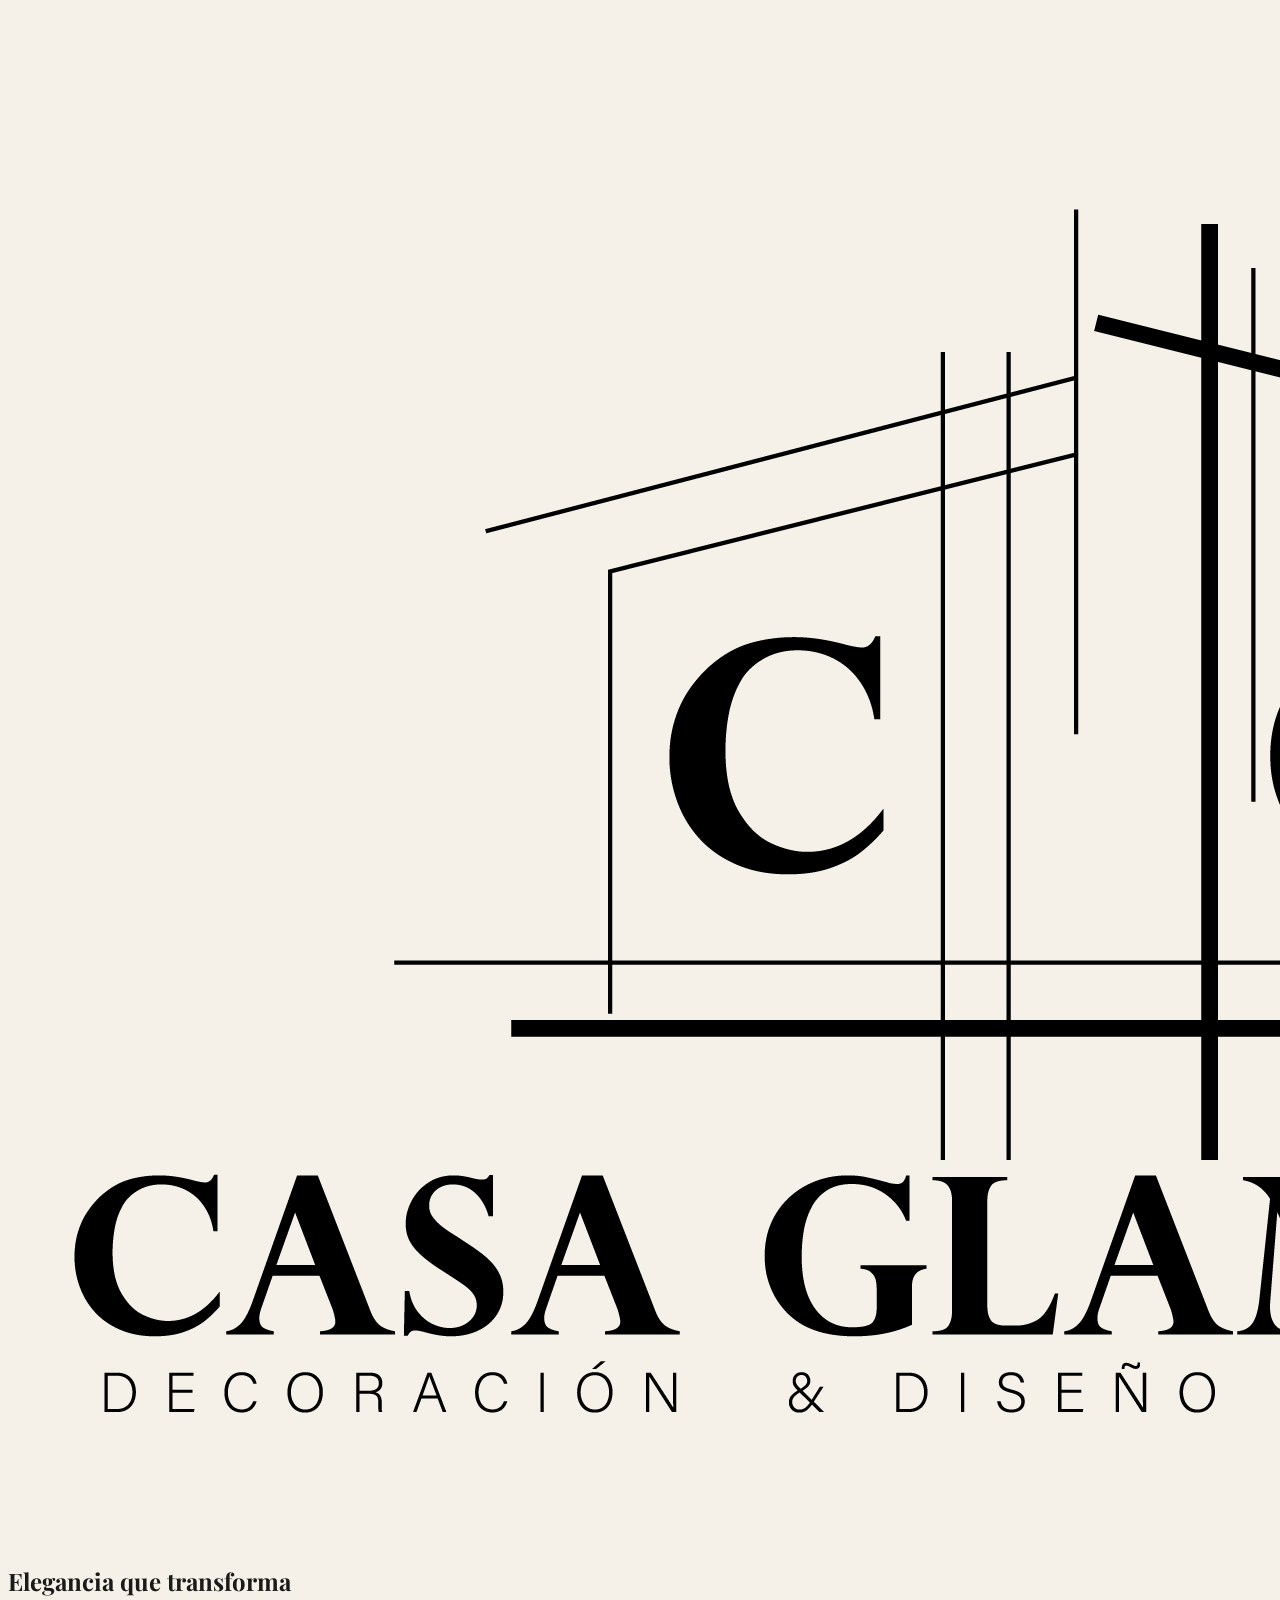
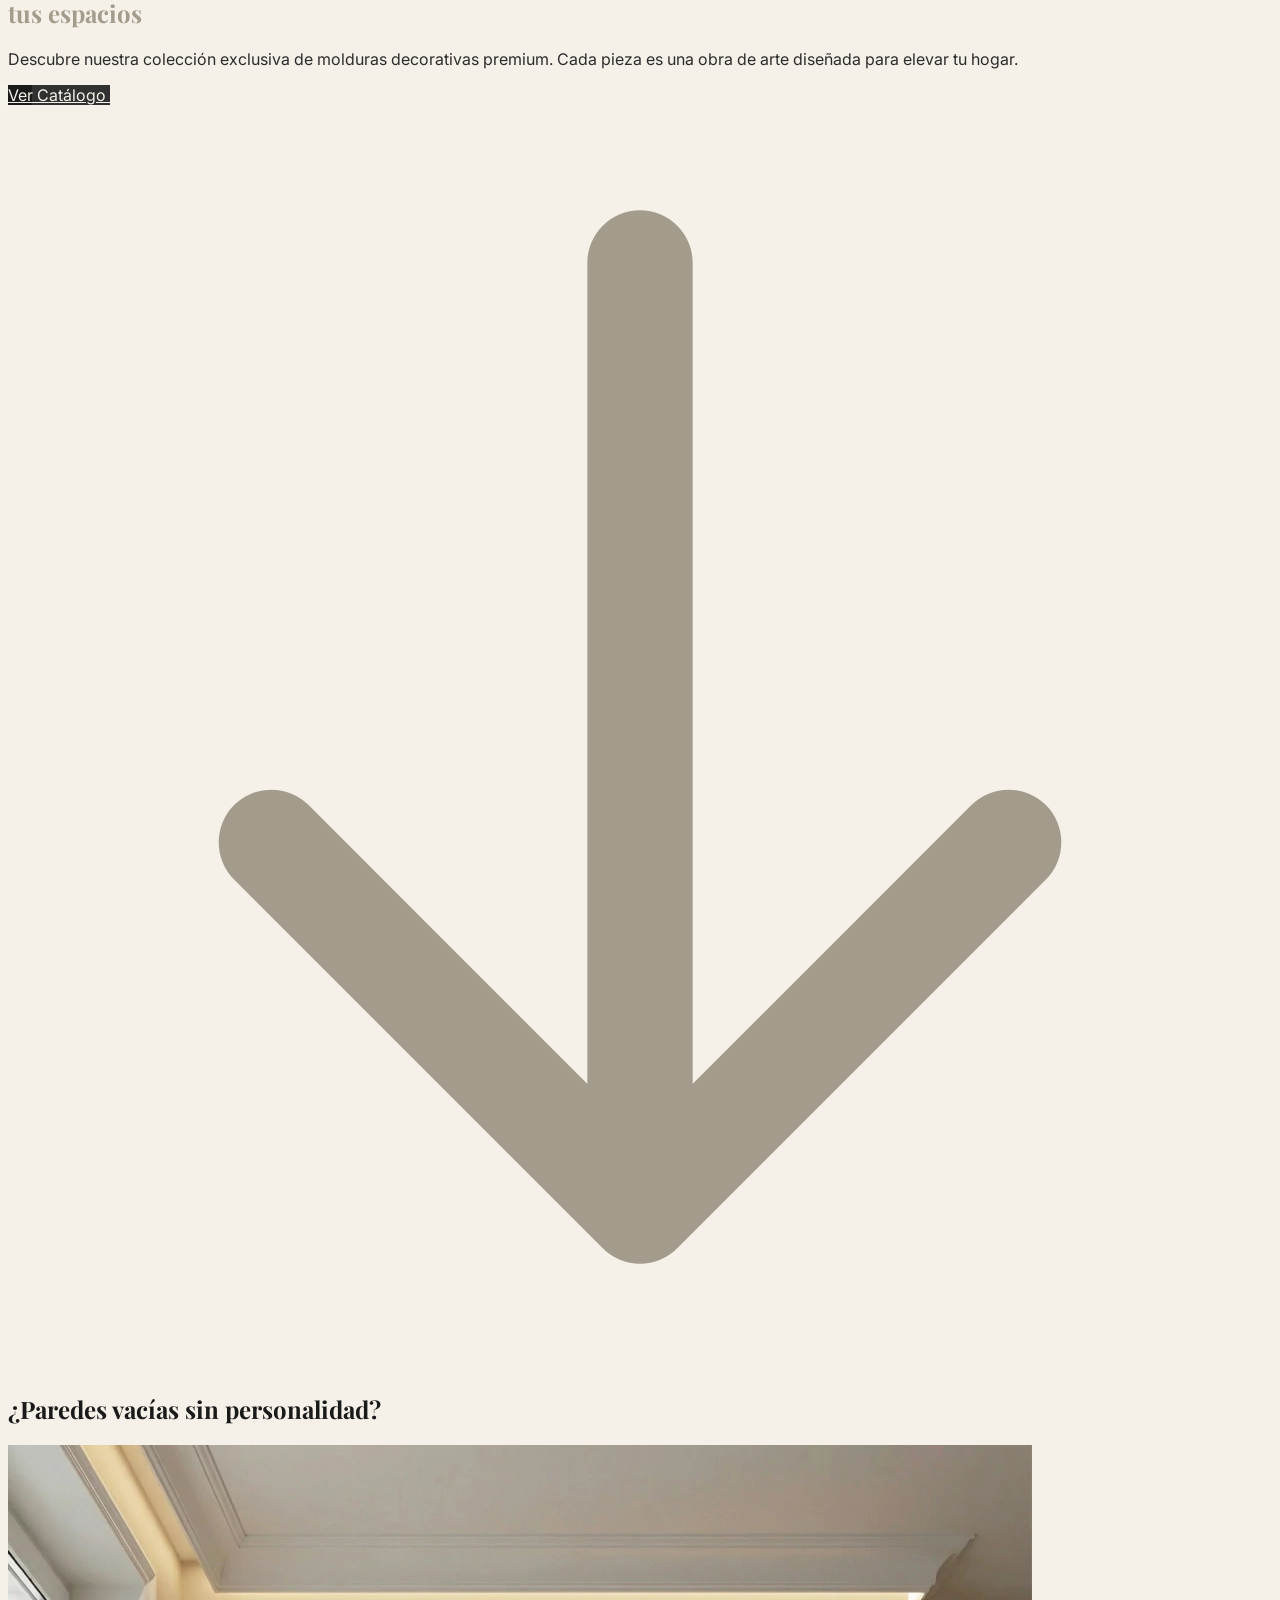
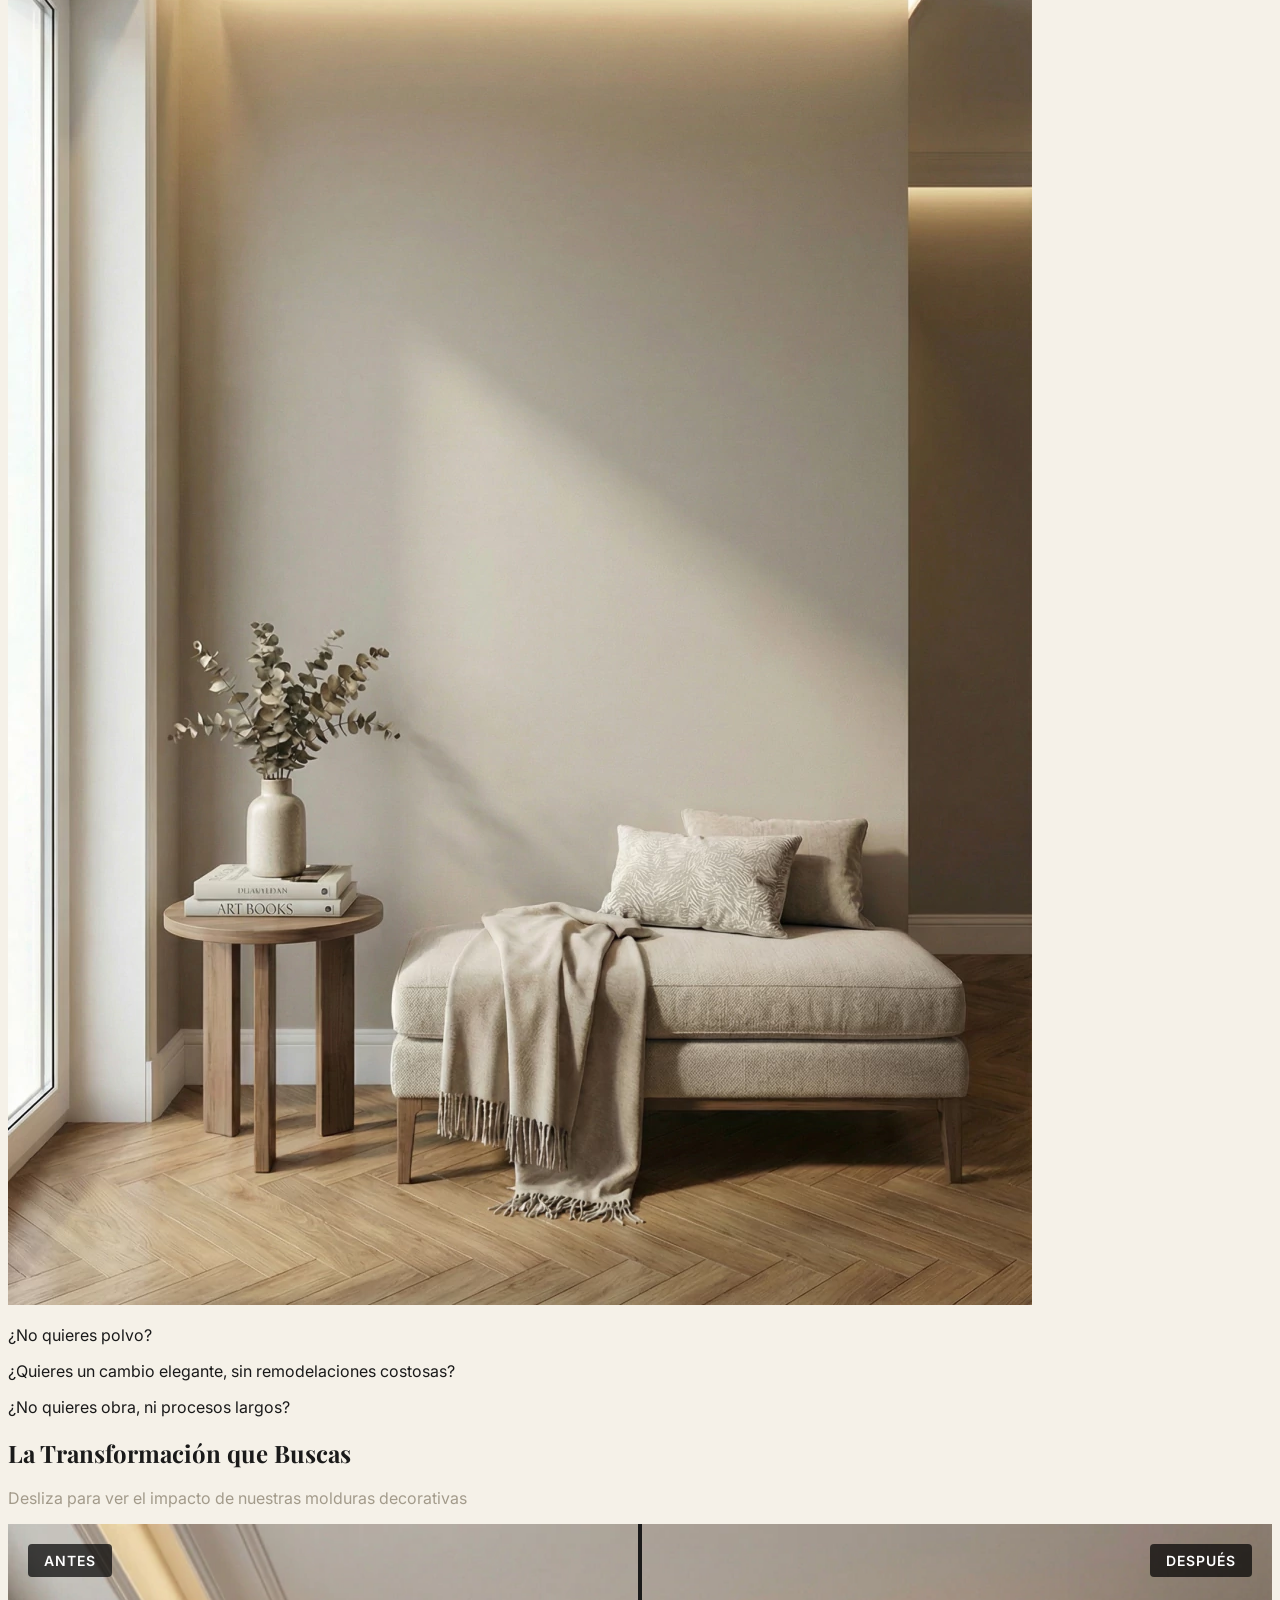
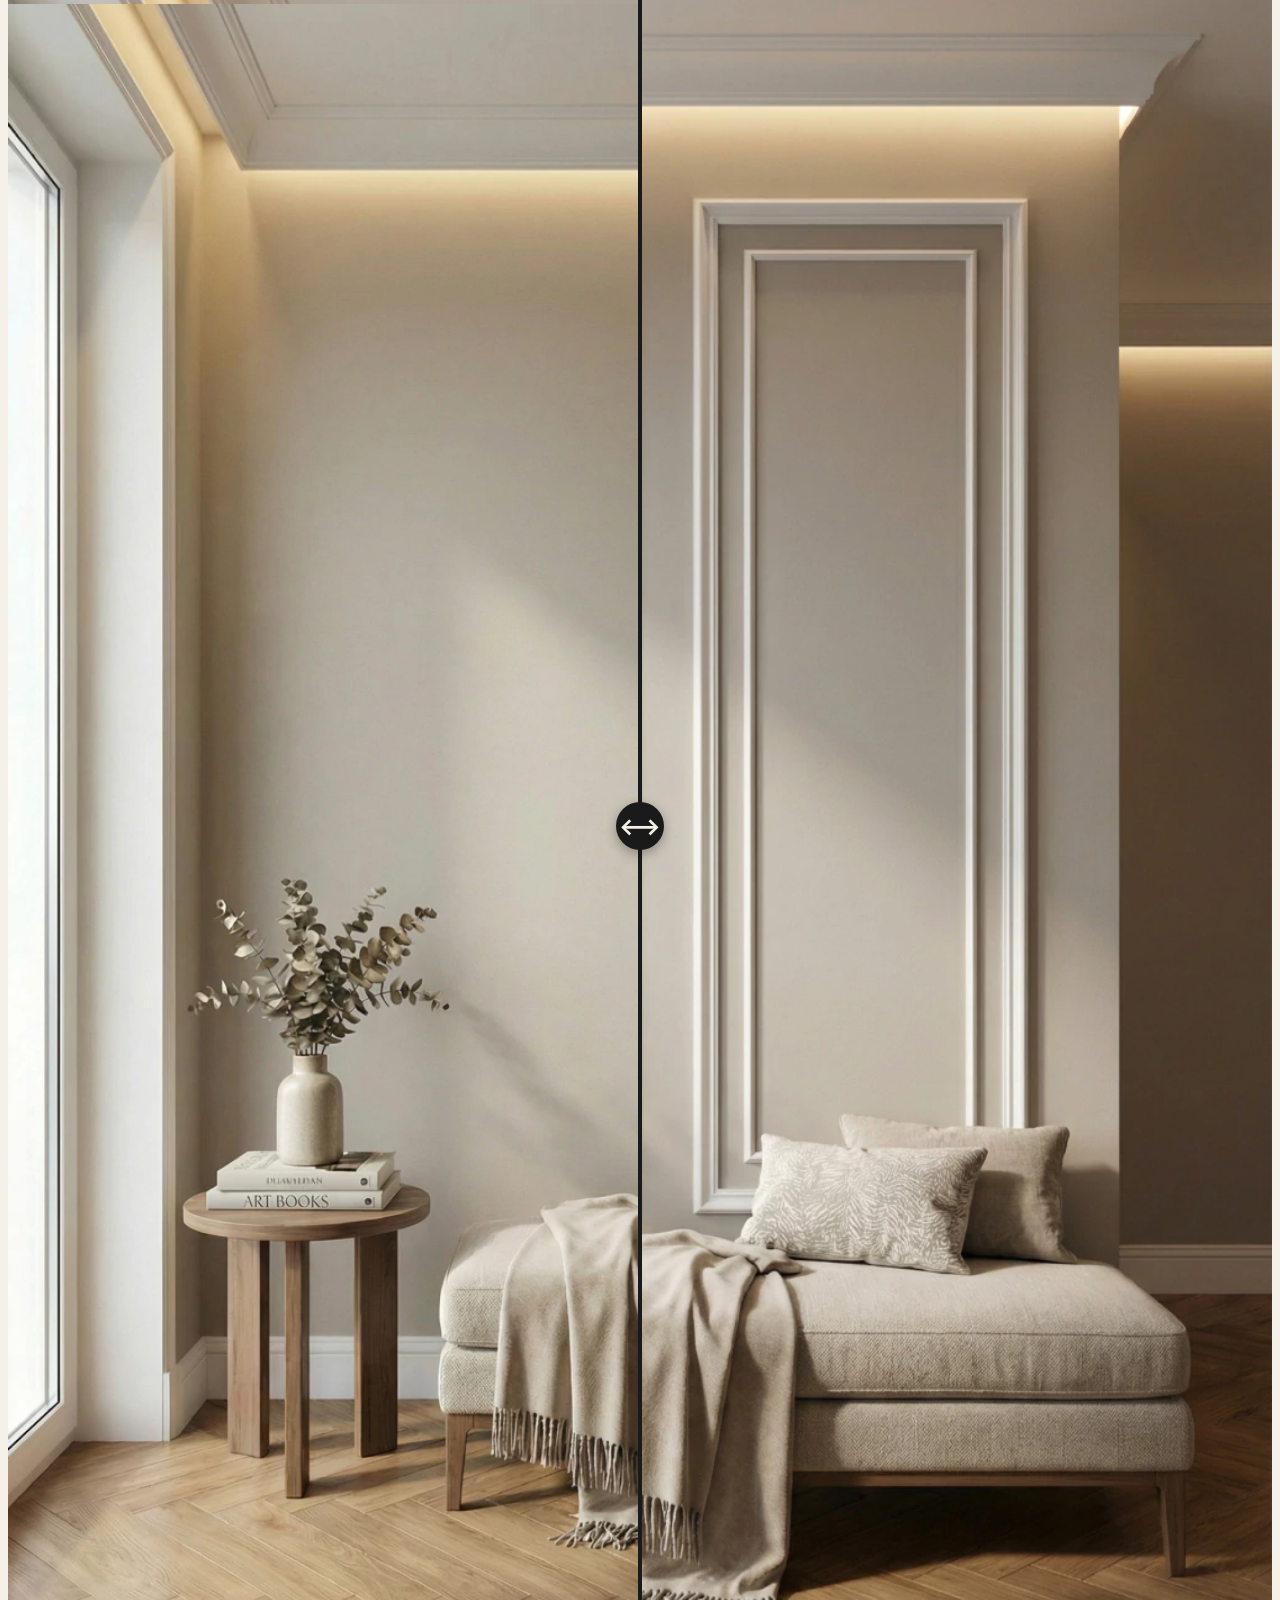
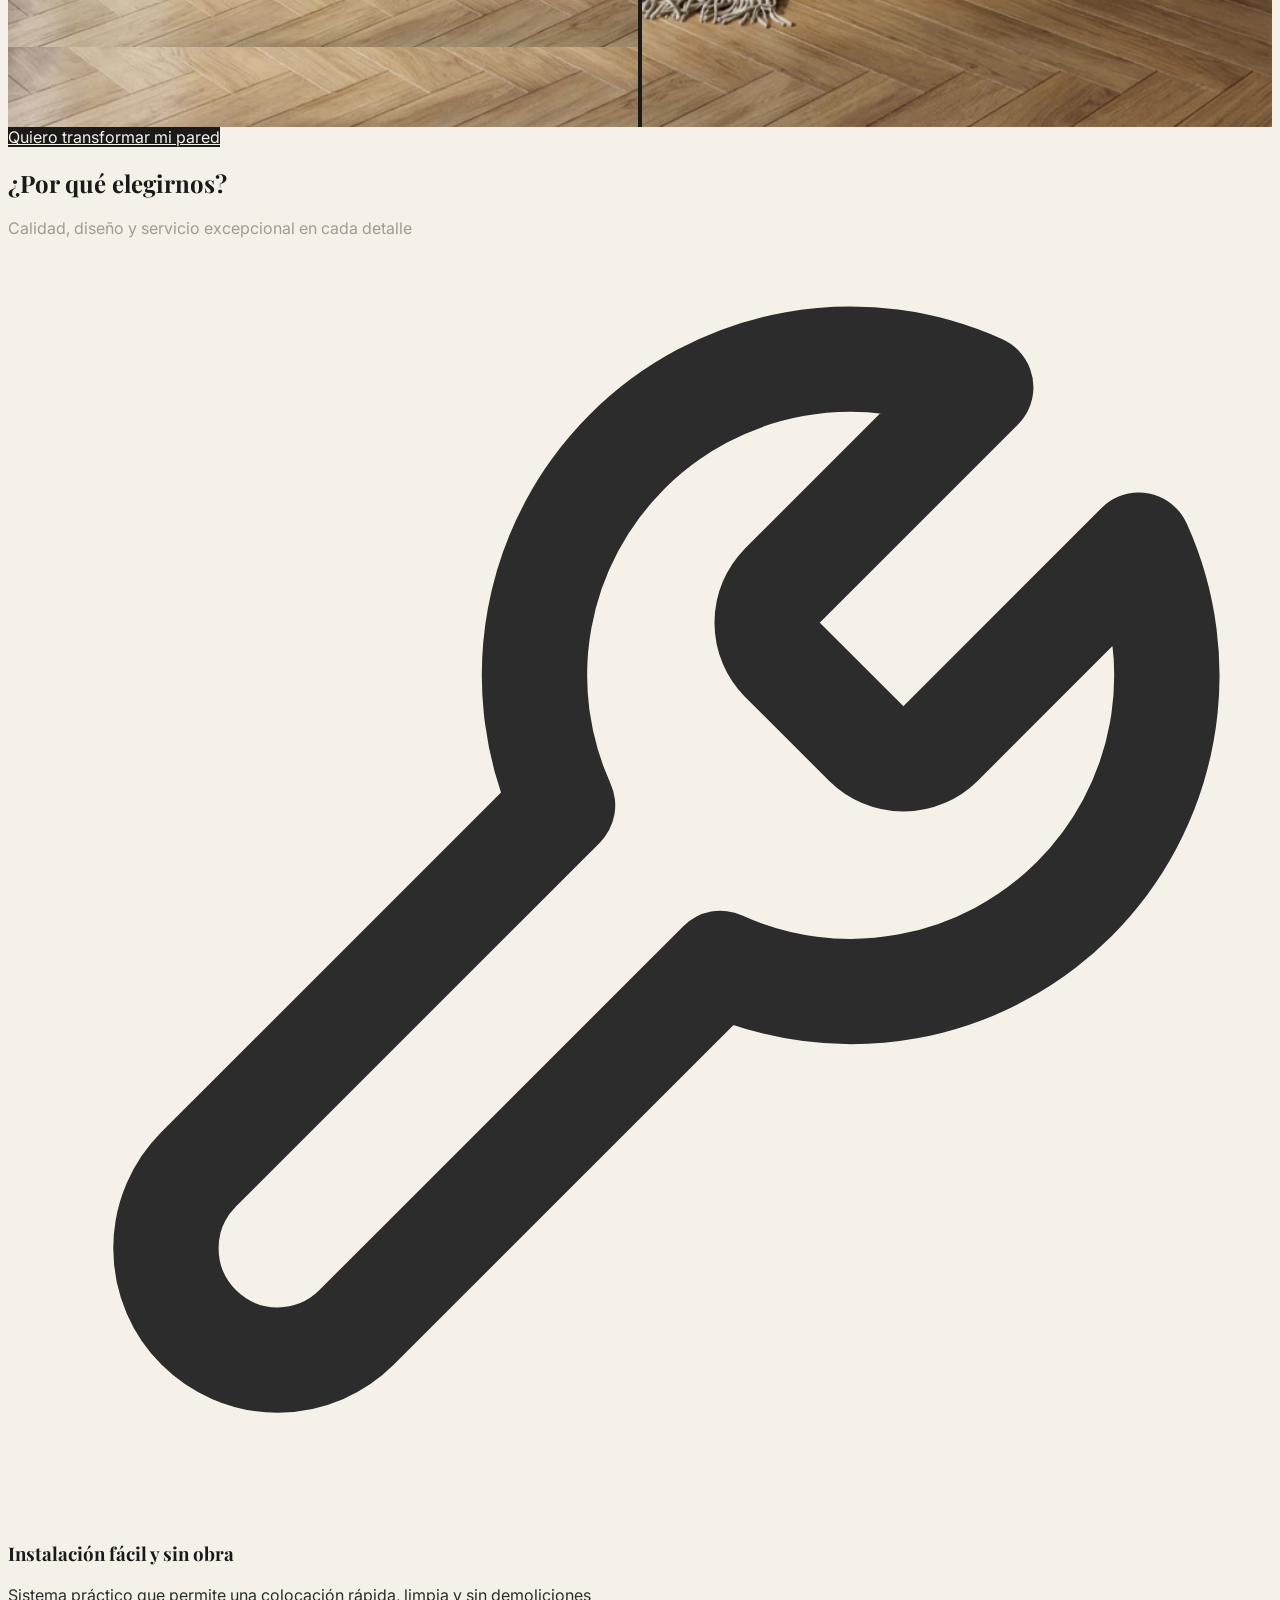
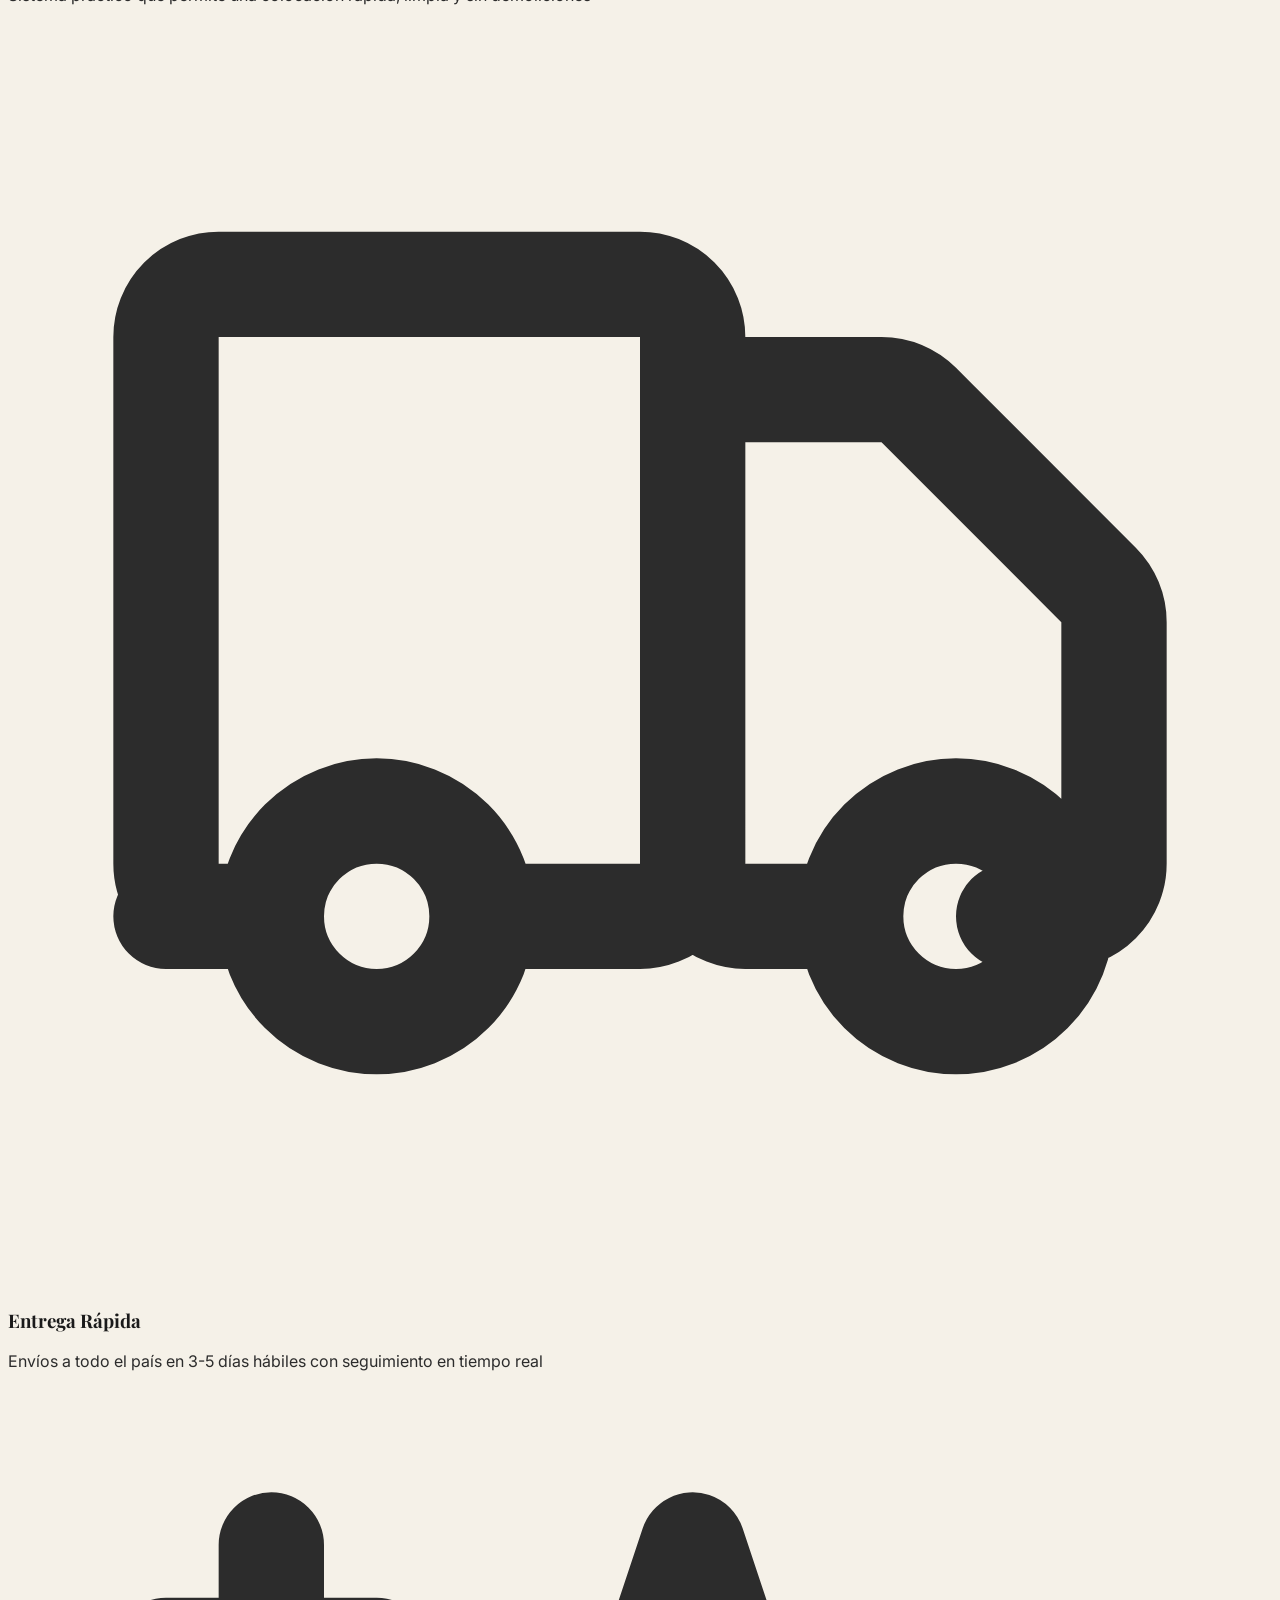
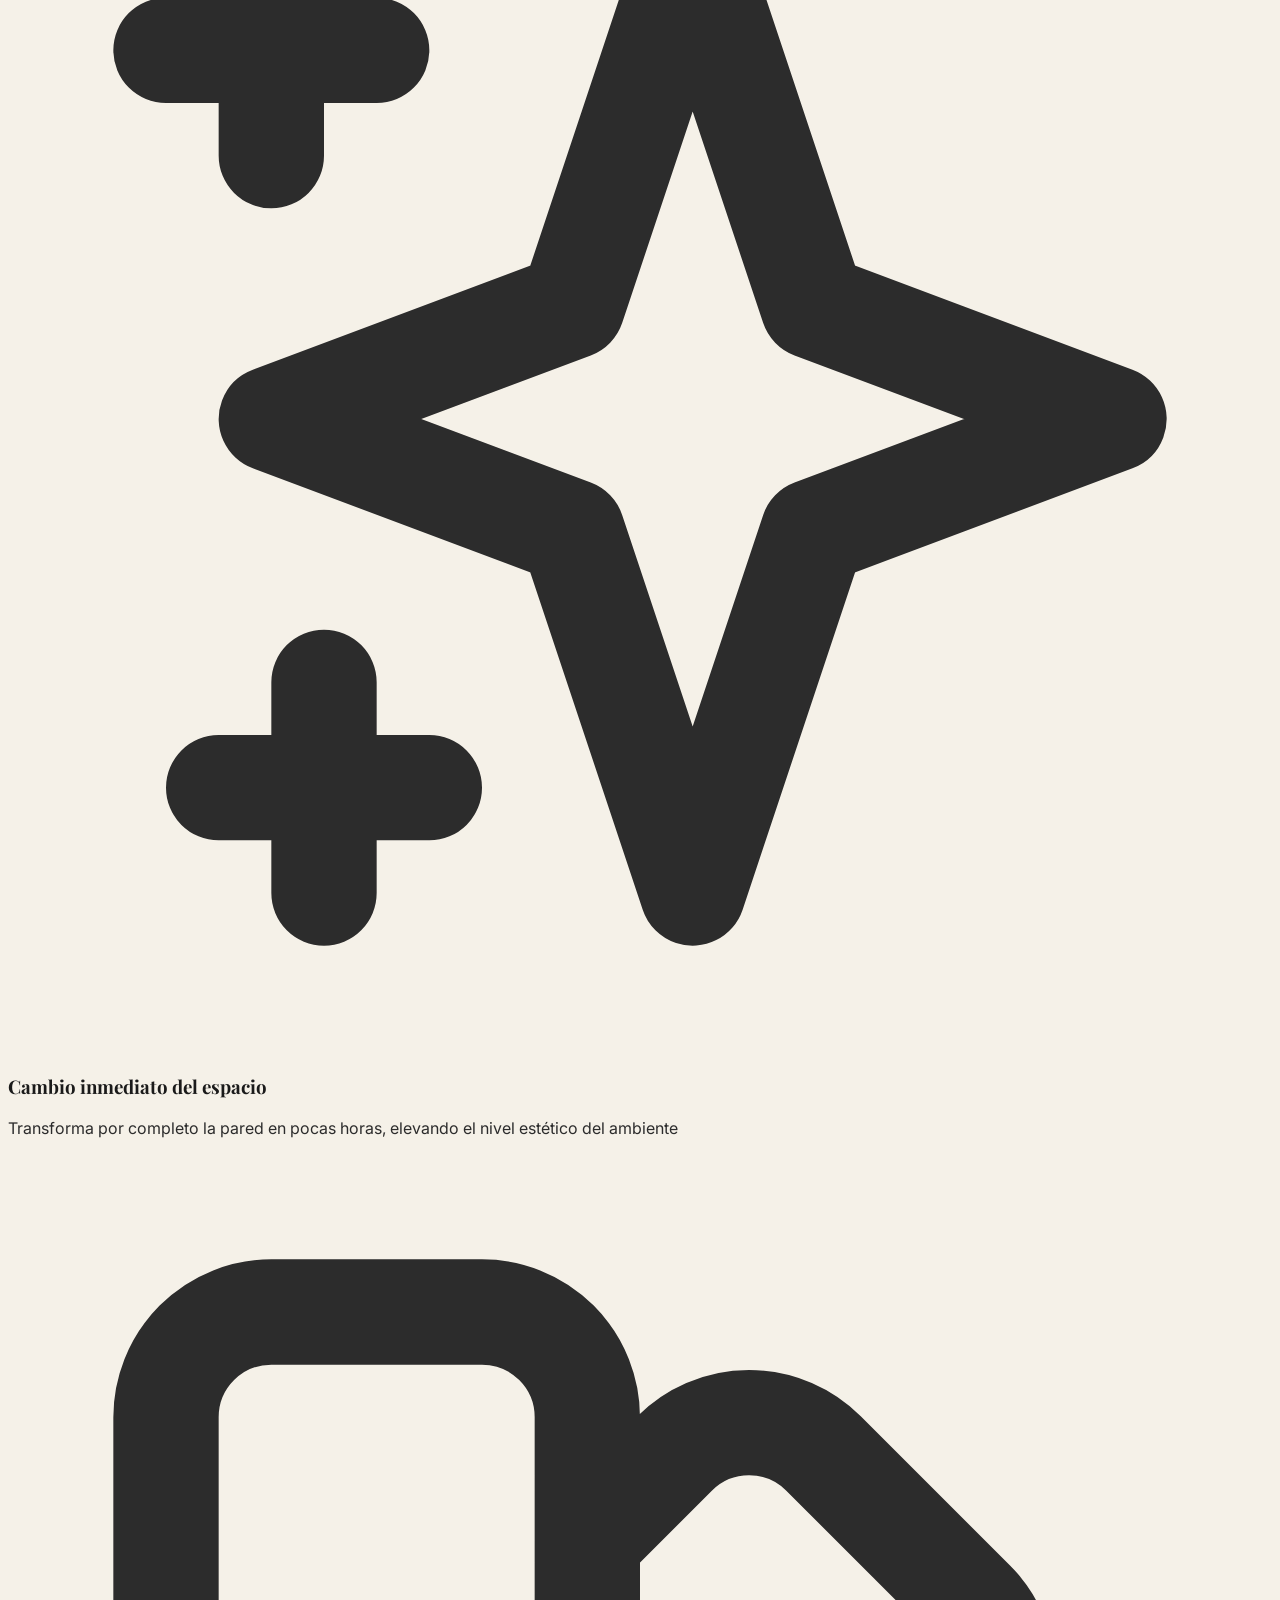
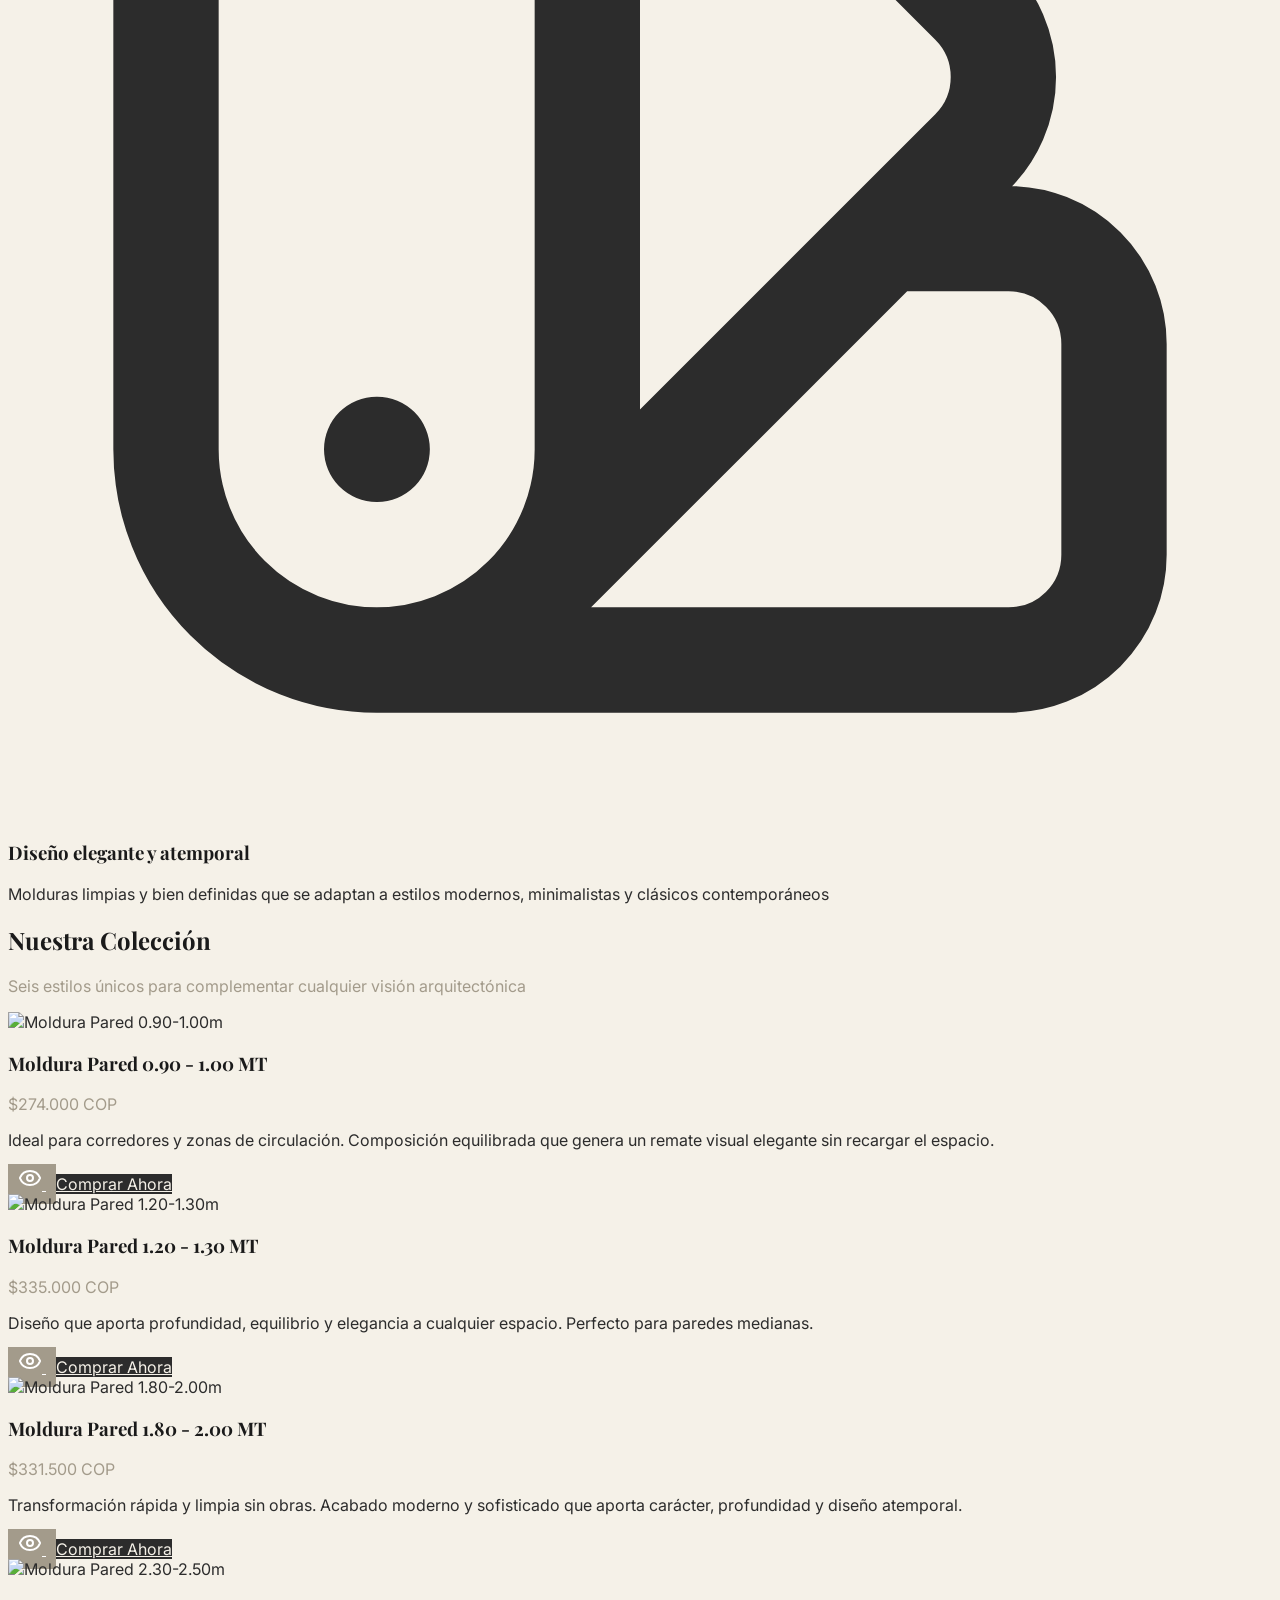
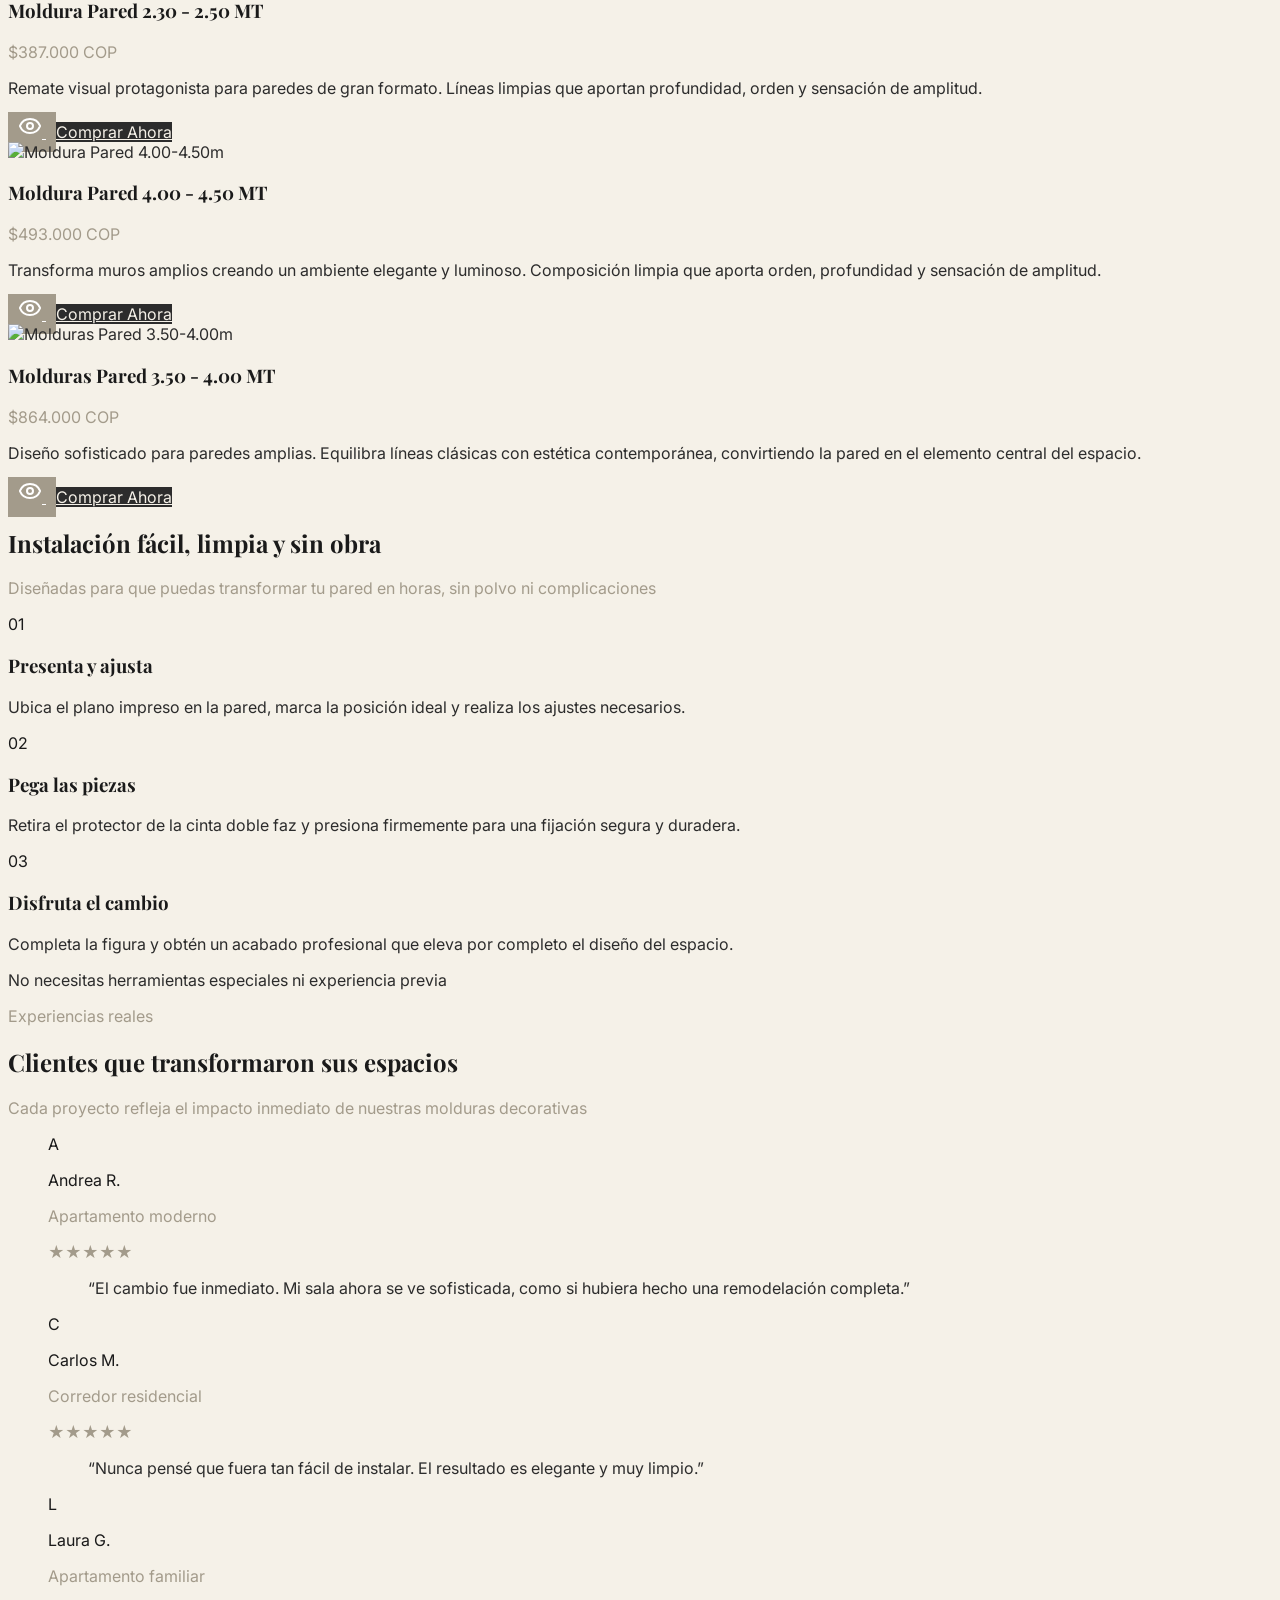
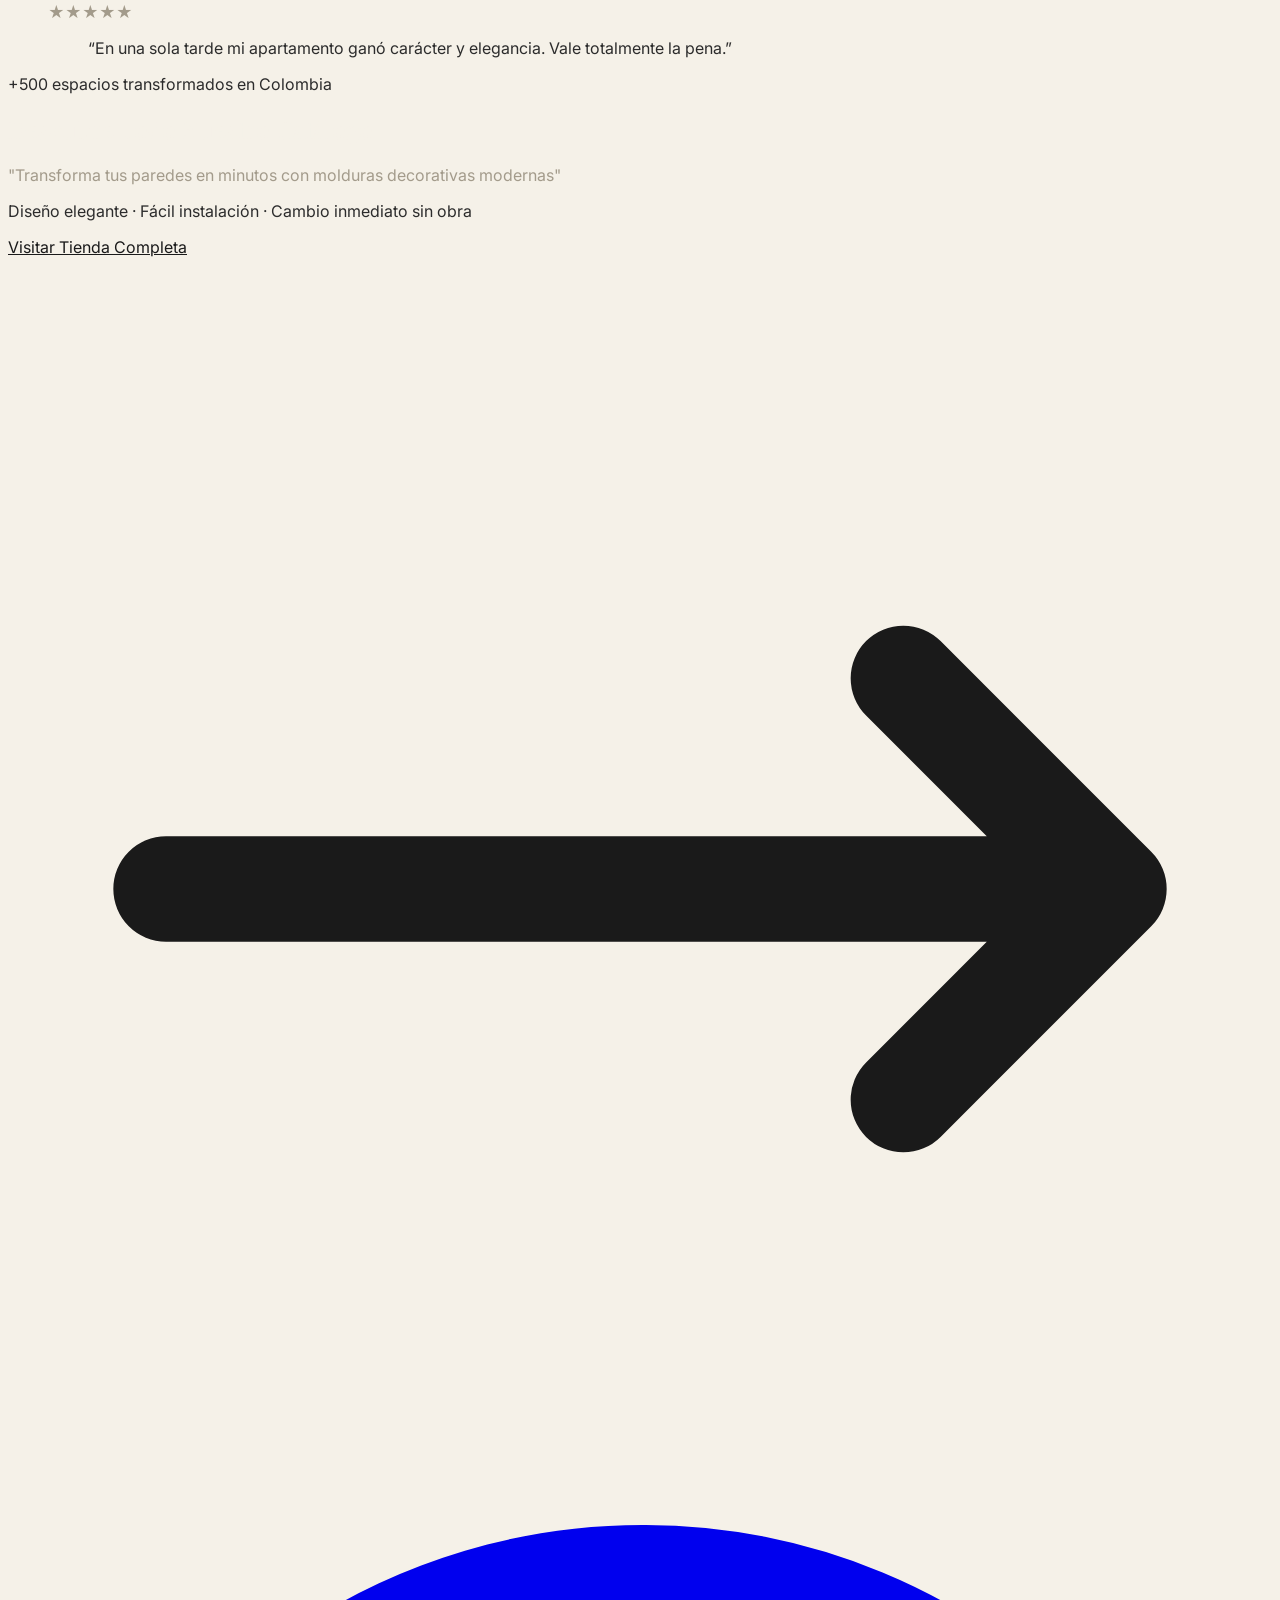
==== commit 7db69cc4: "refactor: order sections and improve ui of before after section" ====
--- a/index.html
+++ b/index.html
@@ -321,91 +321,6 @@
     </section>
 
 
-    <!-- Benefits Section -->
-    <section id="beneficios" class="py-16 md:py-20 px-4 bg-white">
-        <div class="max-w-7xl mx-auto">
-            <div class="text-center mb-12 md:mb-16">
-                <h2 class="text-3xl md:text-5xl font-bold text-matte-black mb-4">
-                    ¿Por qué elegirnos?
-                </h2>
-                <p class="text-stone text-lg max-w-2xl mx-auto">
-                    Calidad, diseño y servicio excepcional en cada detalle
-                </p>
-            </div>
-
-            <div class="grid grid-cols-1 md:grid-cols-2 lg:grid-cols-4 gap-8 md:gap-10">
-
-                <!-- Benefit 1: Instalación fácil -->
-                <div class="benefit-card text-center opacity-0">
-                    <div class="w-16 h-16 mx-auto mb-4 bg-stone/10 rounded-full flex items-center justify-center">
-                        <svg class="w-8 h-8 text-charcoal" fill="none" stroke="currentColor" viewBox="0 0 24 24">
-                            <path stroke-linecap="round" stroke-linejoin="round" stroke-width="2"
-                                d="M14.7 6.3a1 1 0 0 0 0 1.4l1.6 1.6a1 1 0 0 0 1.4 0l3.77-3.77a6 6 0 0 1-7.94 7.94l-6.91 6.91a2.12 2.12 0 0 1-3-3l6.91-6.91a6 6 0 0 1 7.94-7.94l-3.76 3.76z">
-                            </path>
-                        </svg>
-                    </div>
-                    <h3 class="text-xl font-semibold text-matte-black mb-2">
-                        Instalación fácil y sin obra
-                    </h3>
-                    <p class="text-charcoal/70 text-sm leading-relaxed">
-                        Sistema práctico que permite una colocación rápida, limpia y sin demoliciones
-                    </p>
-                </div>
-
-                <!-- Benefit 2: Entrega Rápida -->
-                <div class="benefit-card text-center opacity-0">
-                    <div class="w-16 h-16 mx-auto mb-4 bg-stone/10 rounded-full flex items-center justify-center">
-                        <svg class="w-8 h-8 text-charcoal" fill="none" stroke="currentColor" viewBox="0 0 24 24">
-                            <path stroke-linecap="round" stroke-linejoin="round" stroke-width="2"
-                                d="M13 16V6a1 1 0 0 0-1-1H4a1 1 0 0 0-1 1v10a1 1 0 0 0 1 1h1m8-1a1 1 0 0 1-1 1H9m4-1V8a1 1 0 0 1 1-1h2.586a1 1 0 0 1 .707.293l3.414 3.414a1 1 0 0 1 .293.707V16a1 1 0 0 1-1 1h-1m-6-1a1 1 0 0 0 1 1h1M5 17a2 2 0 1 0 4 0m-4 0a2 2 0 1 1 4 0m-4 0H3m13 0a2 2 0 1 0 4 0m-4 0a2 2 0 1 1 4 0m-4 0h-2">
-                            </path>
-                        </svg>
-                    </div>
-                    <h3 class="text-xl font-semibold text-matte-black mb-2">
-                        Entrega Rápida
-                    </h3>
-                    <p class="text-charcoal/70 text-sm leading-relaxed">
-                        Envíos a todo el país en 3-5 días hábiles con seguimiento en tiempo real
-                    </p>
-                </div>
-
-                <!-- Benefit 3: Cambio inmediato -->
-                <div class="benefit-card text-center opacity-0">
-                    <div class="w-16 h-16 mx-auto mb-4 bg-stone/10 rounded-full flex items-center justify-center">
-                        <svg class="w-8 h-8 text-charcoal" fill="none" stroke="currentColor" viewBox="0 0 24 24">
-                            <path stroke-linecap="round" stroke-linejoin="round" stroke-width="2"
-                                d="M5 3v4M3 5h4M6 17v4m-2-2h4m5-16l2.286 6.857L21 12l-5.714 2.143L13 21l-2.286-6.857L5 12l5.714-2.143L13 3z">
-                            </path>
-                        </svg>
-                    </div>
-                    <h3 class="text-xl font-semibold text-matte-black mb-2">
-                        Cambio inmediato del espacio
-                    </h3>
-                    <p class="text-charcoal/70 text-sm leading-relaxed">
-                        Transforma por completo la pared en pocas horas, elevando el nivel estético del ambiente
-                    </p>
-                </div>
-
-                <!-- Benefit 4: Diseño elegante -->
-                <div class="benefit-card text-center opacity-0">
-                    <div class="w-16 h-16 mx-auto mb-4 bg-stone/10 rounded-full flex items-center justify-center">
-                        <svg class="w-8 h-8 text-charcoal" fill="none" stroke="currentColor" viewBox="0 0 24 24">
-                            <path stroke-linecap="round" stroke-linejoin="round" stroke-width="2"
-                                d="M7 21a4 4 0 0 1-4-4V5a2 2 0 0 1 2-2h4a2 2 0 0 1 2 2v12a4 4 0 0 1-4 4zm0 0h12a2 2 0 0 0 2-2v-4a2 2 0 0 0-2-2h-2.343M11 7.343l1.657-1.657a2 2 0 0 1 2.828 0l2.829 2.829a2 2 0 0 1 0 2.828l-8.486 8.485M7 17h.01">
-                            </path>
-                        </svg>
-                    </div>
-                    <h3 class="text-xl font-semibold text-matte-black mb-2">
-                        Diseño elegante y atemporal
-                    </h3>
-                    <p class="text-charcoal/70 text-sm leading-relaxed">
-                        Molduras limpias y bien definidas que se adaptan a estilos modernos, minimalistas y clásicos
-                        contemporáneos
-                    </p>
-                </div>
-            </div>
-        </div>
-    </section>
 
     <!-- Before/After Comparison Section -->
     <section id="antes-despues" class="py-16 md:py-24 px-4 bg-gradient-to-b from-white to-bone">
@@ -424,7 +339,8 @@
             <div class="max-w-6xl mx-auto">
                 <div id="comparison" class="comparison-container rounded-lg shadow-2xl inline-block w-full">
                     <!-- After Image (Background) - La imagen CON molduras -->
-                    <img src="after.webp" alt="Después - Con molduras decorativas" class="comparison-image">
+                    <img src="after.webp" alt="Después - Con molduras decorativas"
+                        class="comparison-image md:max-h-[40vw]">
 
                     <!-- Before Image (Overlay) - La imagen SIN molduras que se revela -->
                     <div id="overlay" class="comparison-overlay">
@@ -446,6 +362,93 @@
                 class="inline-block bg-matte-black text-bone px-10 py-4 text-lg uppercase tracking-wide hover:bg-charcoal transition">
                 Quiero transformar mi pared
             </a>
+        </div>
+    </section>
+
+
+    <!-- Benefits Section -->
+    <section id="beneficios" class="py-16 md:py-20 px-4 bg-white">
+        <div class="max-w-7xl mx-auto">
+            <div class="text-center mb-12 md:mb-16">
+                <h2 class="text-3xl md:text-5xl font-bold text-matte-black mb-4">
+                    ¿Por qué elegirnos?
+                </h2>
+                <p class="text-stone text-lg max-w-2xl mx-auto">
+                    Calidad, diseño y servicio excepcional en cada detalle
+                </p>
+            </div>
+
+            <div class="grid grid-cols-1 md:grid-cols-2 lg:grid-cols-4 gap-8 md:gap-10">
+
+                <!-- Benefit 1: Instalación fácil -->
+                <div class="benefit-card text-center opacity-0">
+                    <div class="w-16 h-16 mx-auto mb-4 bg-stone/10 rounded-full flex items-center justify-center">
+                        <svg class="w-8 h-8 text-charcoal" fill="none" stroke="currentColor" viewBox="0 0 24 24">
+                            <path stroke-linecap="round" stroke-linejoin="round" stroke-width="2"
+                                d="M14.7 6.3a1 1 0 0 0 0 1.4l1.6 1.6a1 1 0 0 0 1.4 0l3.77-3.77a6 6 0 0 1-7.94 7.94l-6.91 6.91a2.12 2.12 0 0 1-3-3l6.91-6.91a6 6 0 0 1 7.94-7.94l-3.76 3.76z">
+                            </path>
+                        </svg>
+                    </div>
+                    <h3 class="text-xl font-semibold text-matte-black mb-2">
+                        Instalación fácil y sin obra
+                    </h3>
+                    <p class="text-charcoal/70 text-sm leading-relaxed">
+                        Sistema práctico que permite una colocación rápida, limpia y sin demoliciones
+                    </p>
+                </div>
+
+                <!-- Benefit 2: Entrega Rápida -->
+                <div class="benefit-card text-center opacity-0">
+                    <div class="w-16 h-16 mx-auto mb-4 bg-stone/10 rounded-full flex items-center justify-center">
+                        <svg class="w-8 h-8 text-charcoal" fill="none" stroke="currentColor" viewBox="0 0 24 24">
+                            <path stroke-linecap="round" stroke-linejoin="round" stroke-width="2"
+                                d="M13 16V6a1 1 0 0 0-1-1H4a1 1 0 0 0-1 1v10a1 1 0 0 0 1 1h1m8-1a1 1 0 0 1-1 1H9m4-1V8a1 1 0 0 1 1-1h2.586a1 1 0 0 1 .707.293l3.414 3.414a1 1 0 0 1 .293.707V16a1 1 0 0 1-1 1h-1m-6-1a1 1 0 0 0 1 1h1M5 17a2 2 0 1 0 4 0m-4 0a2 2 0 1 1 4 0m-4 0H3m13 0a2 2 0 1 0 4 0m-4 0a2 2 0 1 1 4 0m-4 0h-2">
+                            </path>
+                        </svg>
+                    </div>
+                    <h3 class="text-xl font-semibold text-matte-black mb-2">
+                        Entrega Rápida
+                    </h3>
+                    <p class="text-charcoal/70 text-sm leading-relaxed">
+                        Envíos a todo el país en 3-5 días hábiles con seguimiento en tiempo real
+                    </p>
+                </div>
+
+                <!-- Benefit 3: Cambio inmediato -->
+                <div class="benefit-card text-center opacity-0">
+                    <div class="w-16 h-16 mx-auto mb-4 bg-stone/10 rounded-full flex items-center justify-center">
+                        <svg class="w-8 h-8 text-charcoal" fill="none" stroke="currentColor" viewBox="0 0 24 24">
+                            <path stroke-linecap="round" stroke-linejoin="round" stroke-width="2"
+                                d="M5 3v4M3 5h4M6 17v4m-2-2h4m5-16l2.286 6.857L21 12l-5.714 2.143L13 21l-2.286-6.857L5 12l5.714-2.143L13 3z">
+                            </path>
+                        </svg>
+                    </div>
+                    <h3 class="text-xl font-semibold text-matte-black mb-2">
+                        Cambio inmediato del espacio
+                    </h3>
+                    <p class="text-charcoal/70 text-sm leading-relaxed">
+                        Transforma por completo la pared en pocas horas, elevando el nivel estético del ambiente
+                    </p>
+                </div>
+
+                <!-- Benefit 4: Diseño elegante -->
+                <div class="benefit-card text-center opacity-0">
+                    <div class="w-16 h-16 mx-auto mb-4 bg-stone/10 rounded-full flex items-center justify-center">
+                        <svg class="w-8 h-8 text-charcoal" fill="none" stroke="currentColor" viewBox="0 0 24 24">
+                            <path stroke-linecap="round" stroke-linejoin="round" stroke-width="2"
+                                d="M7 21a4 4 0 0 1-4-4V5a2 2 0 0 1 2-2h4a2 2 0 0 1 2 2v12a4 4 0 0 1-4 4zm0 0h12a2 2 0 0 0 2-2v-4a2 2 0 0 0-2-2h-2.343M11 7.343l1.657-1.657a2 2 0 0 1 2.828 0l2.829 2.829a2 2 0 0 1 0 2.828l-8.486 8.485M7 17h.01">
+                            </path>
+                        </svg>
+                    </div>
+                    <h3 class="text-xl font-semibold text-matte-black mb-2">
+                        Diseño elegante y atemporal
+                    </h3>
+                    <p class="text-charcoal/70 text-sm leading-relaxed">
+                        Molduras limpias y bien definidas que se adaptan a estilos modernos, minimalistas y clásicos
+                        contemporáneos
+                    </p>
+                </div>
+            </div>
         </div>
     </section>
 
@@ -621,7 +624,7 @@
                 <!-- Product 2: Moldura 4.00-4.50m -->
                 <article class="product-card bg-white rounded-sm overflow-hidden shadow-lg opacity-0">
                     <div class="aspect-square overflow-hidden bg-stone/10">
-                        <img src="https://dcdn-us.mitiendanube.com/stores/006/600/945/products/hrooh6zdcszxaafikiee3_005114f29ea3463da7ce8469af540888_00001-e0a4e4a0e15c5a8ff717684273651292-480-0.webp"
+                        <img src="https://dcdn-us.mitiendanube.com/tmp/stores/006/600/945/products/5tyjvnrnb5rmy0cvv8gsa05mnr-7cfb105d0d1ebc204c17688911957663.png"
                             alt="Moldura Pared 4.00-4.50m"
                             class="w-full h-full object-cover hover:scale-105 transition-transform duration-500">
                     </div>
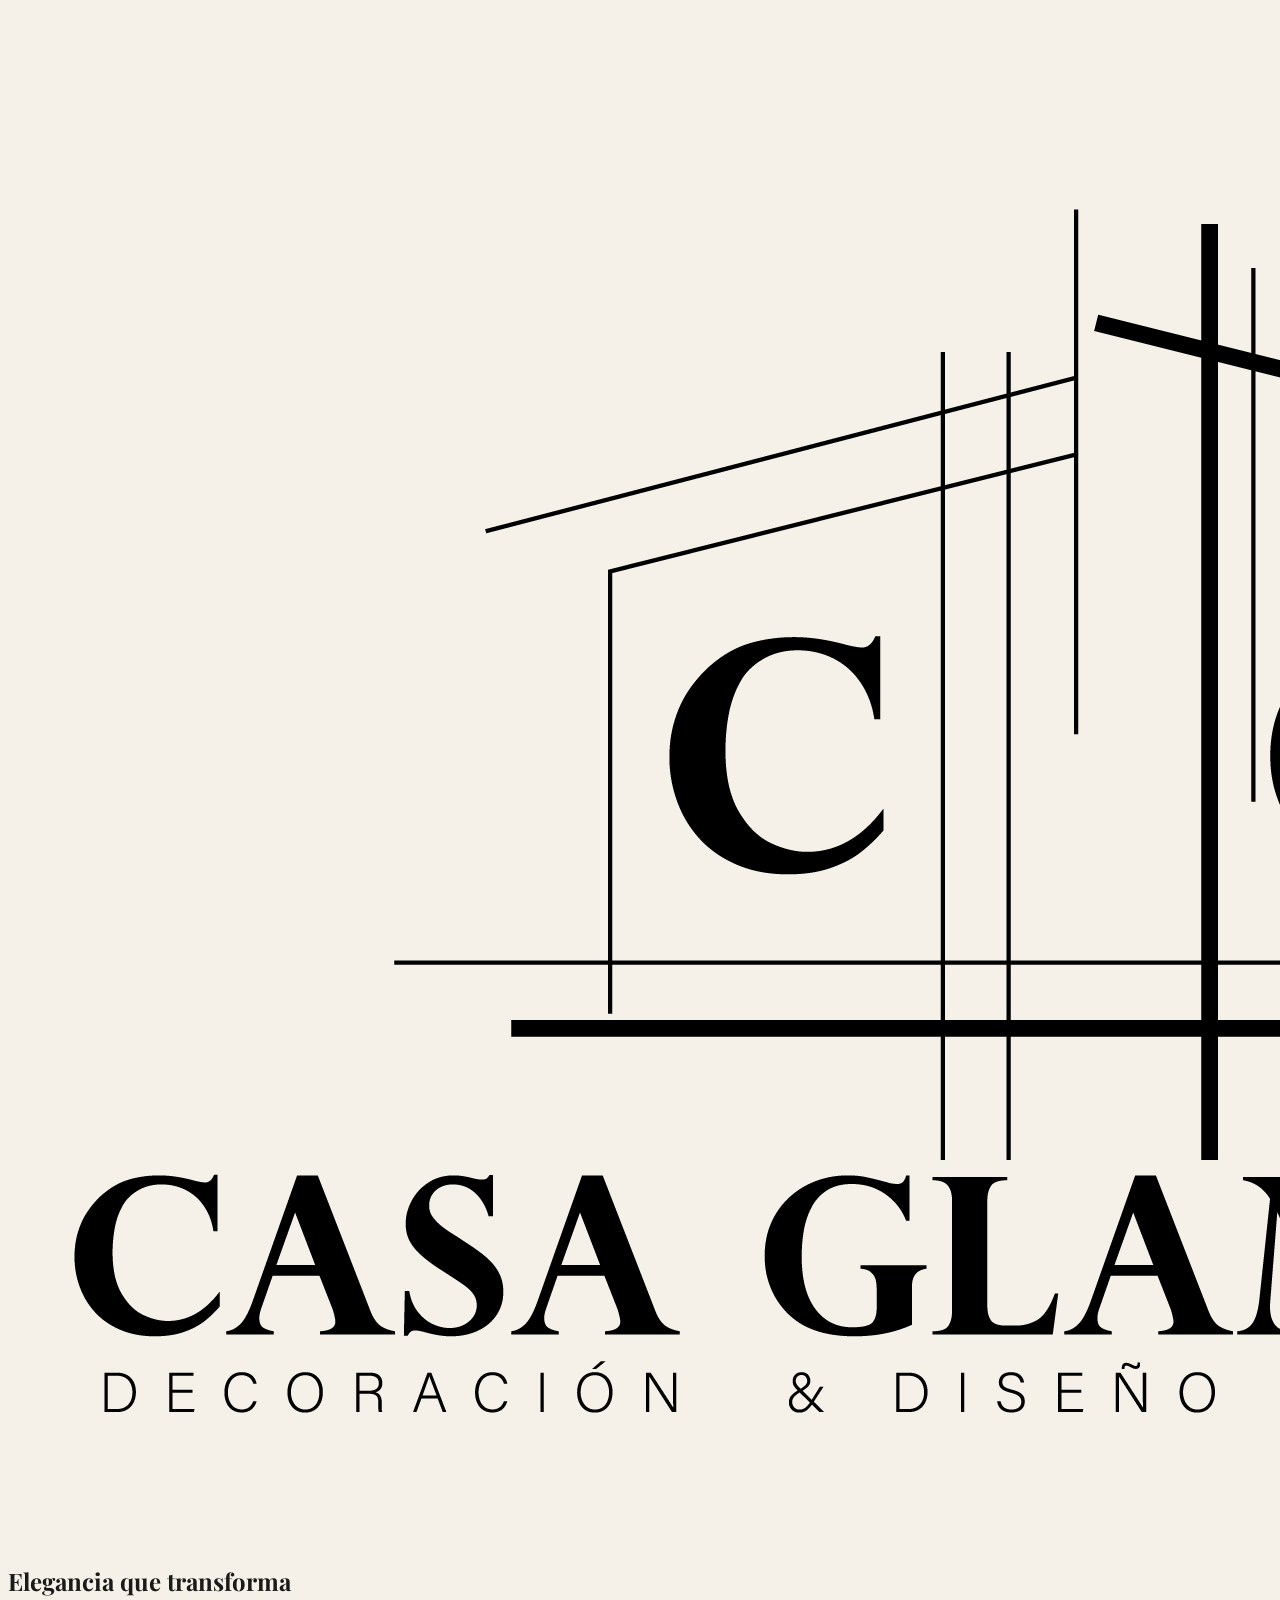
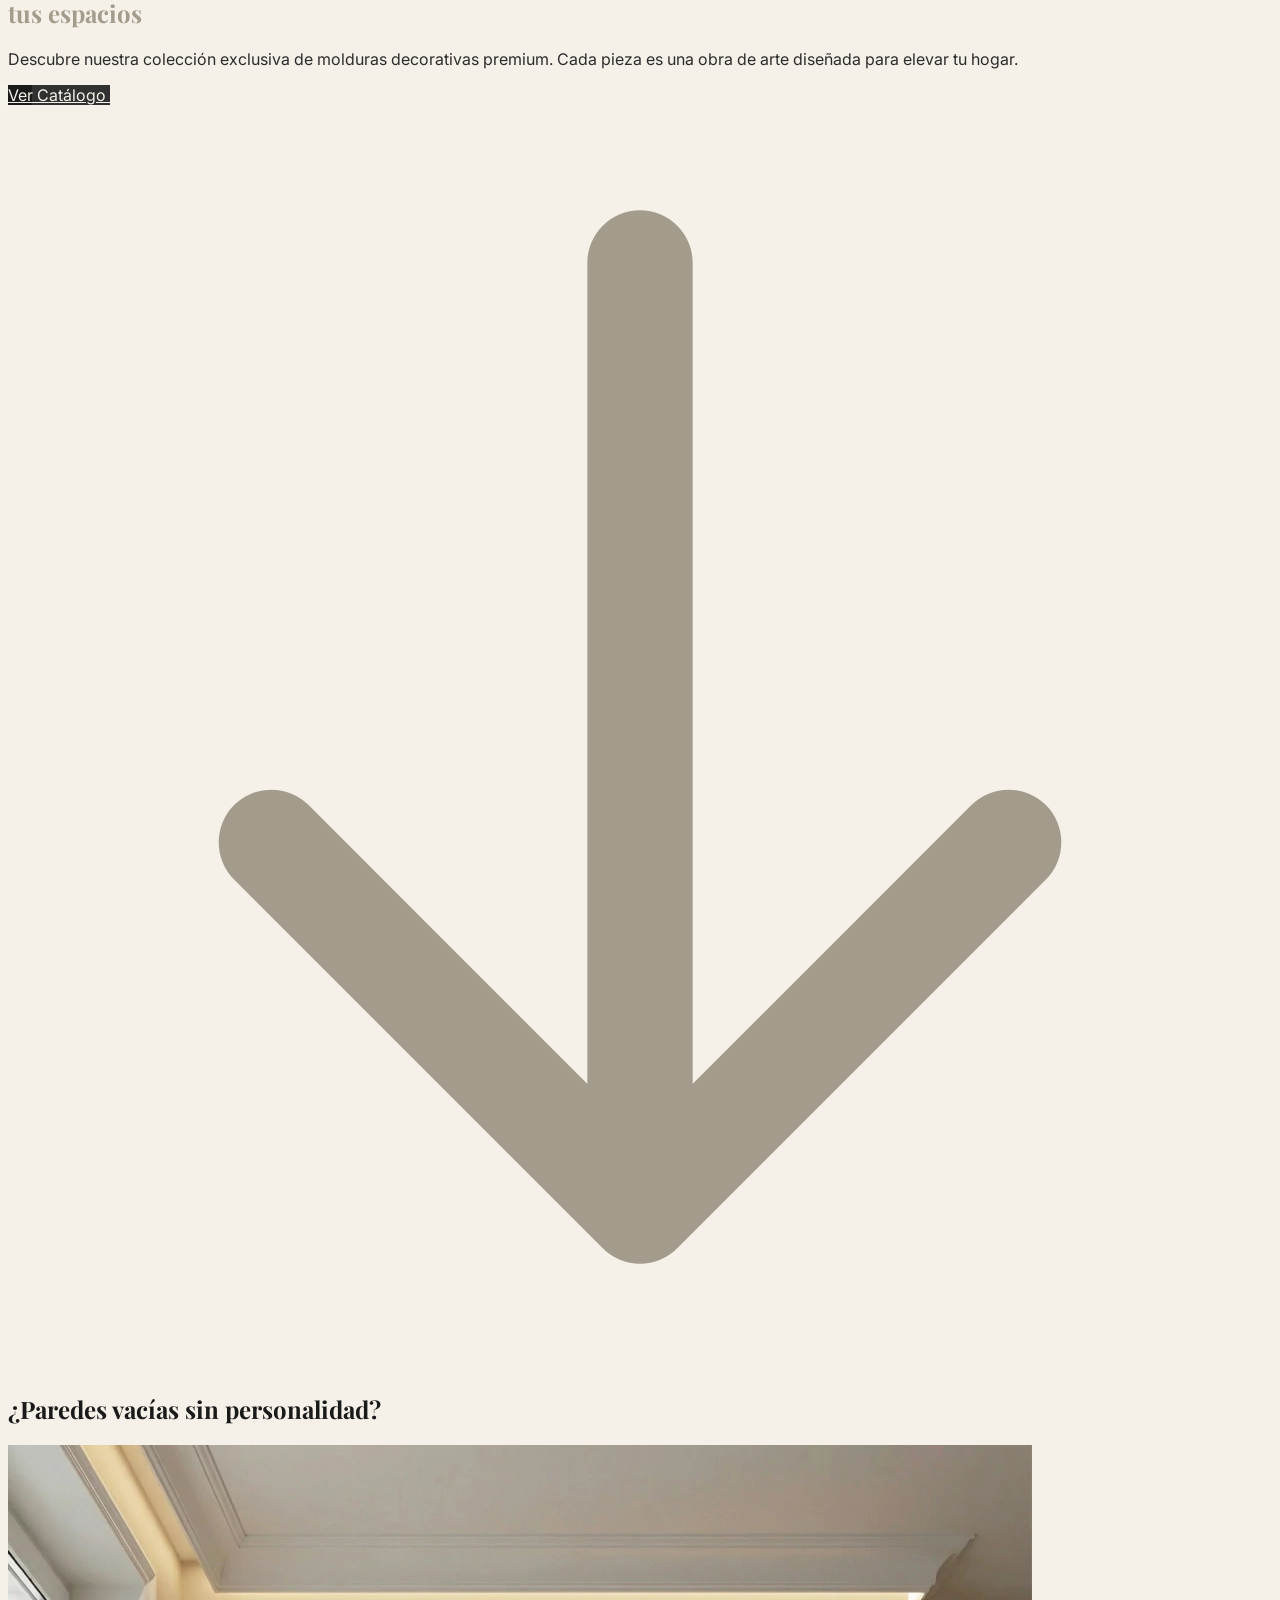
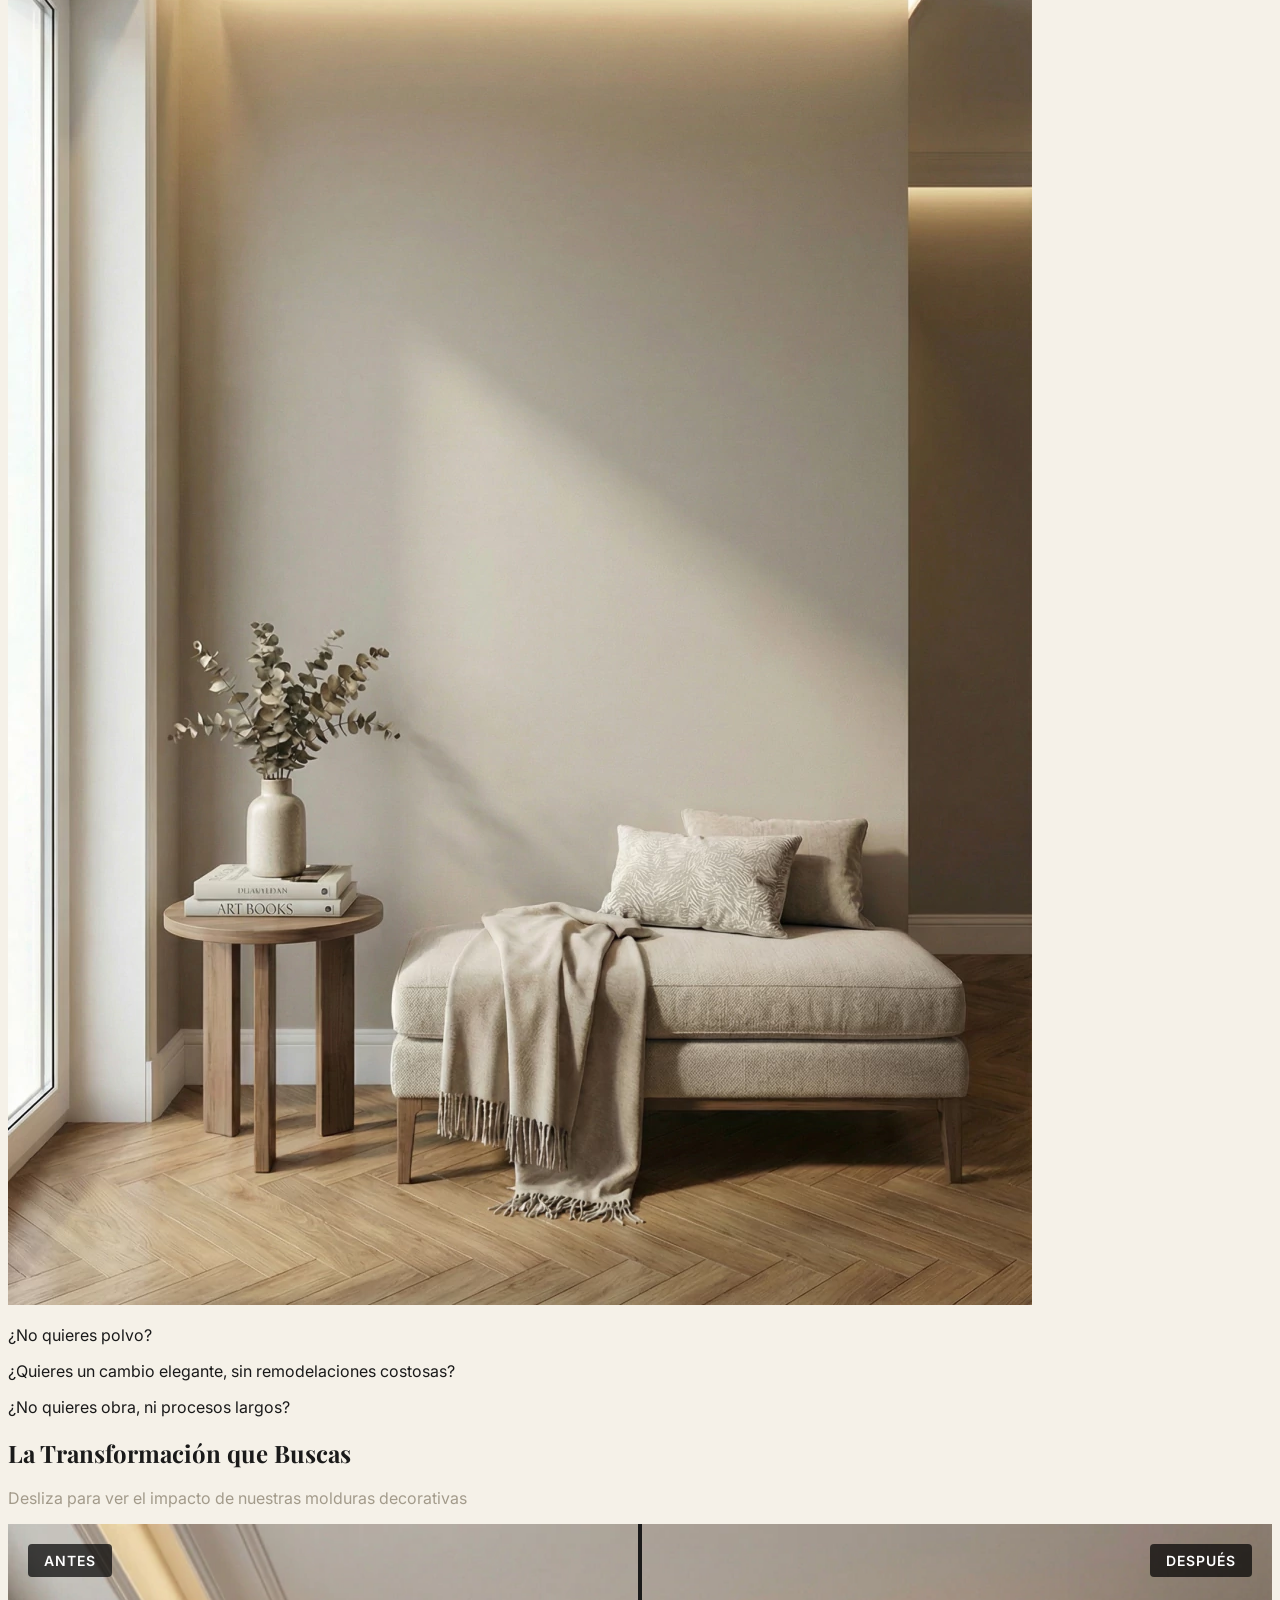
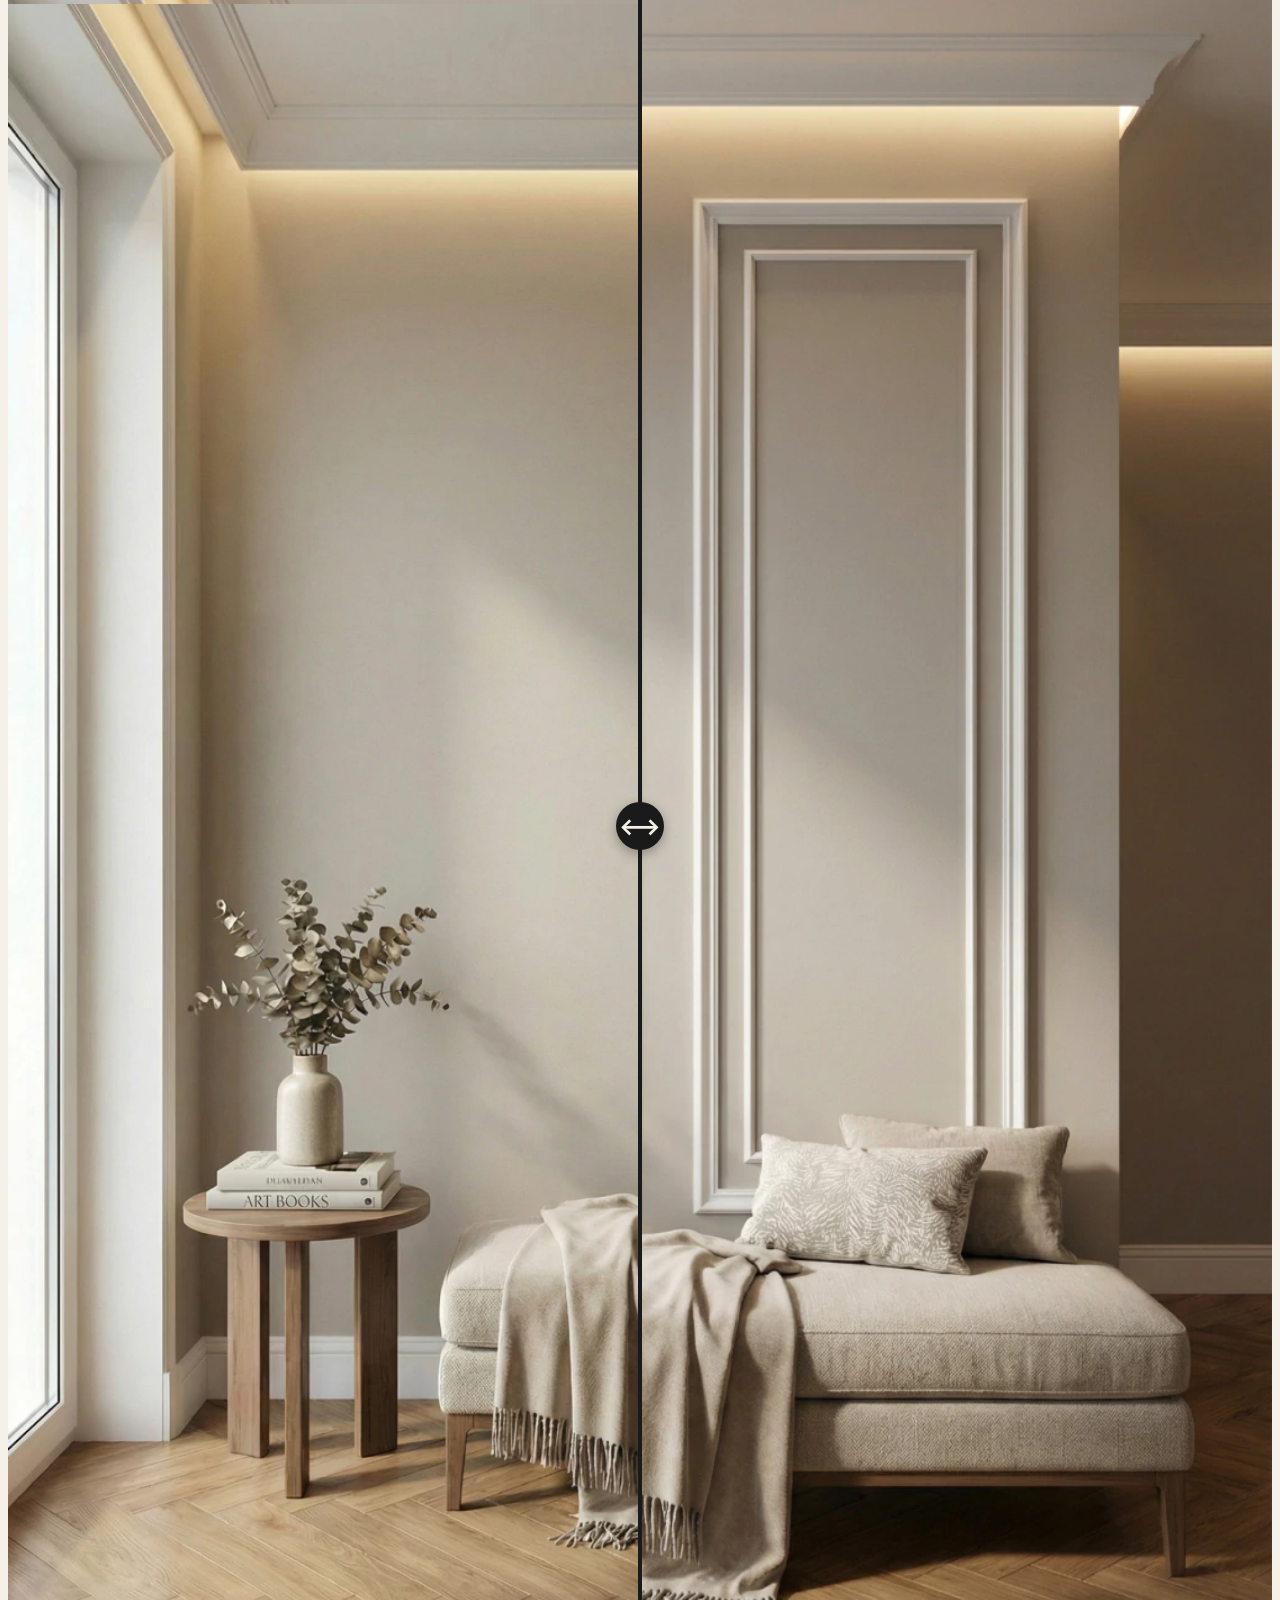
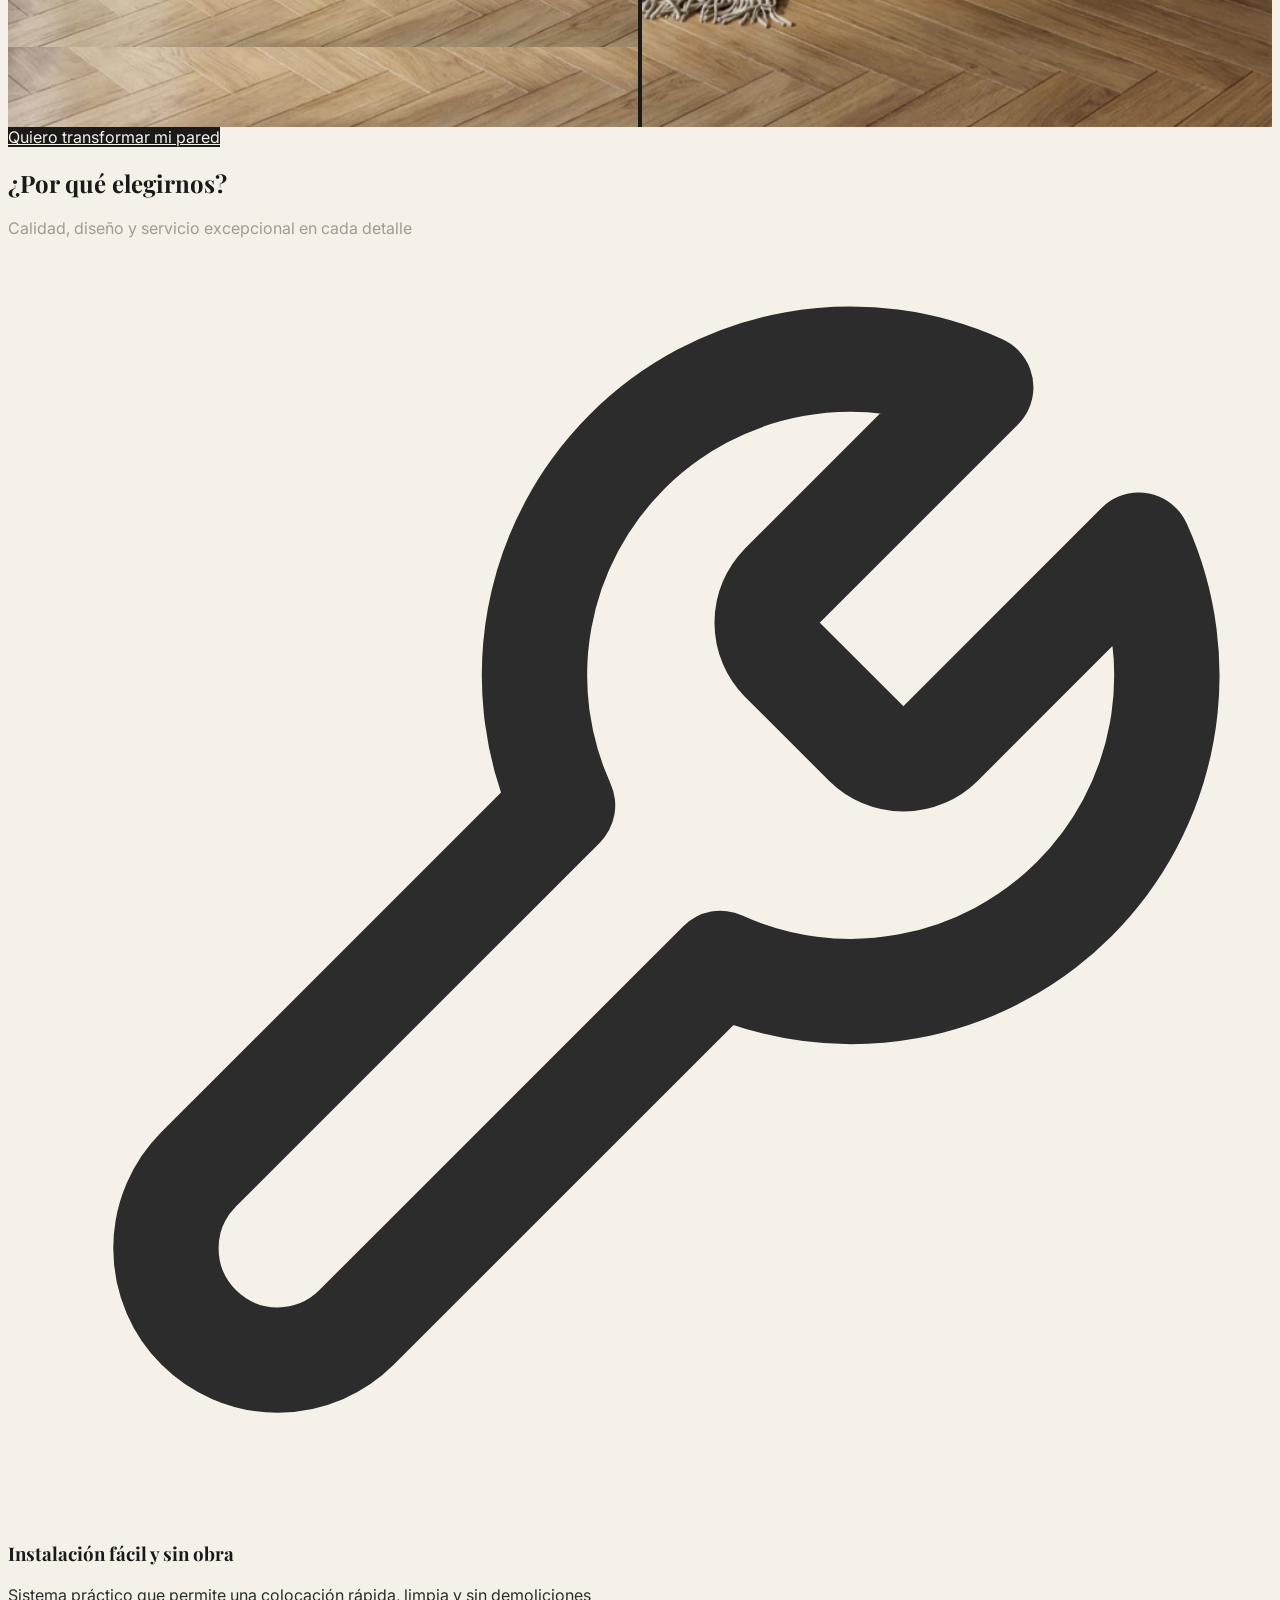
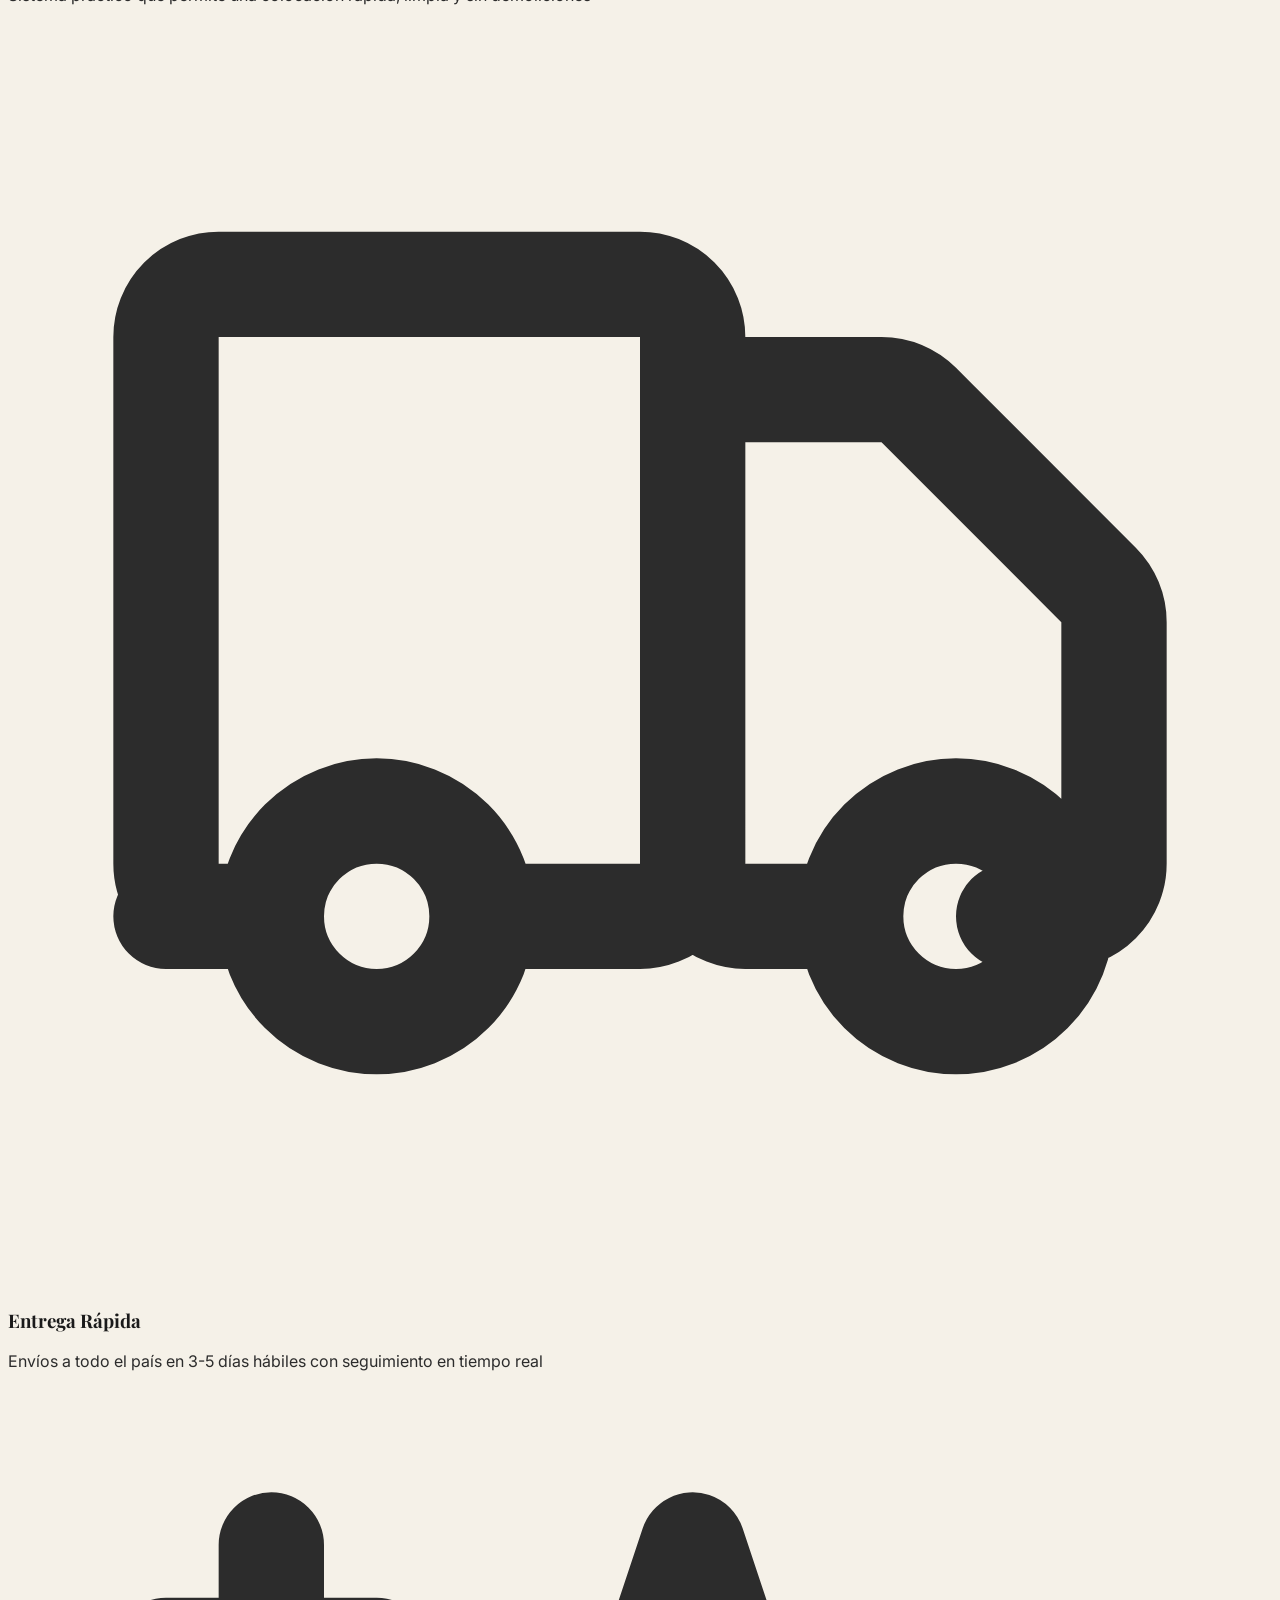
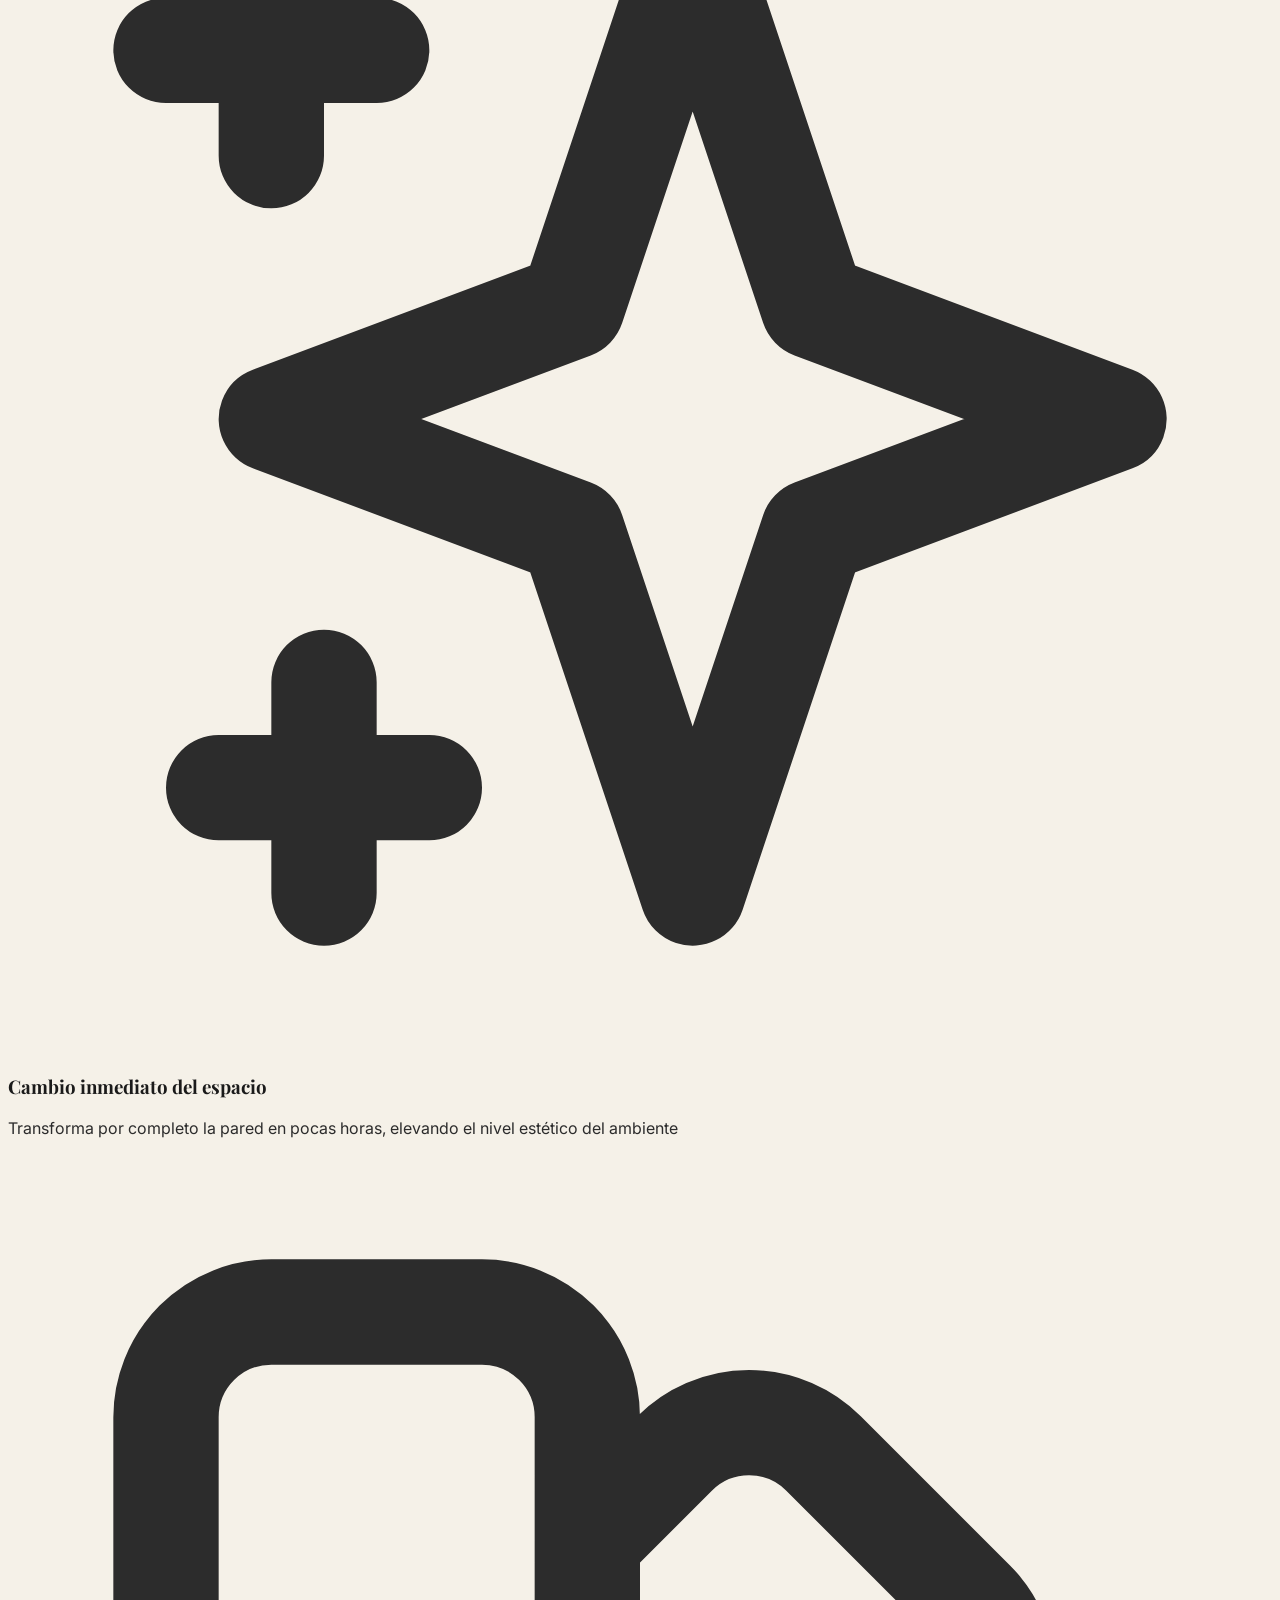
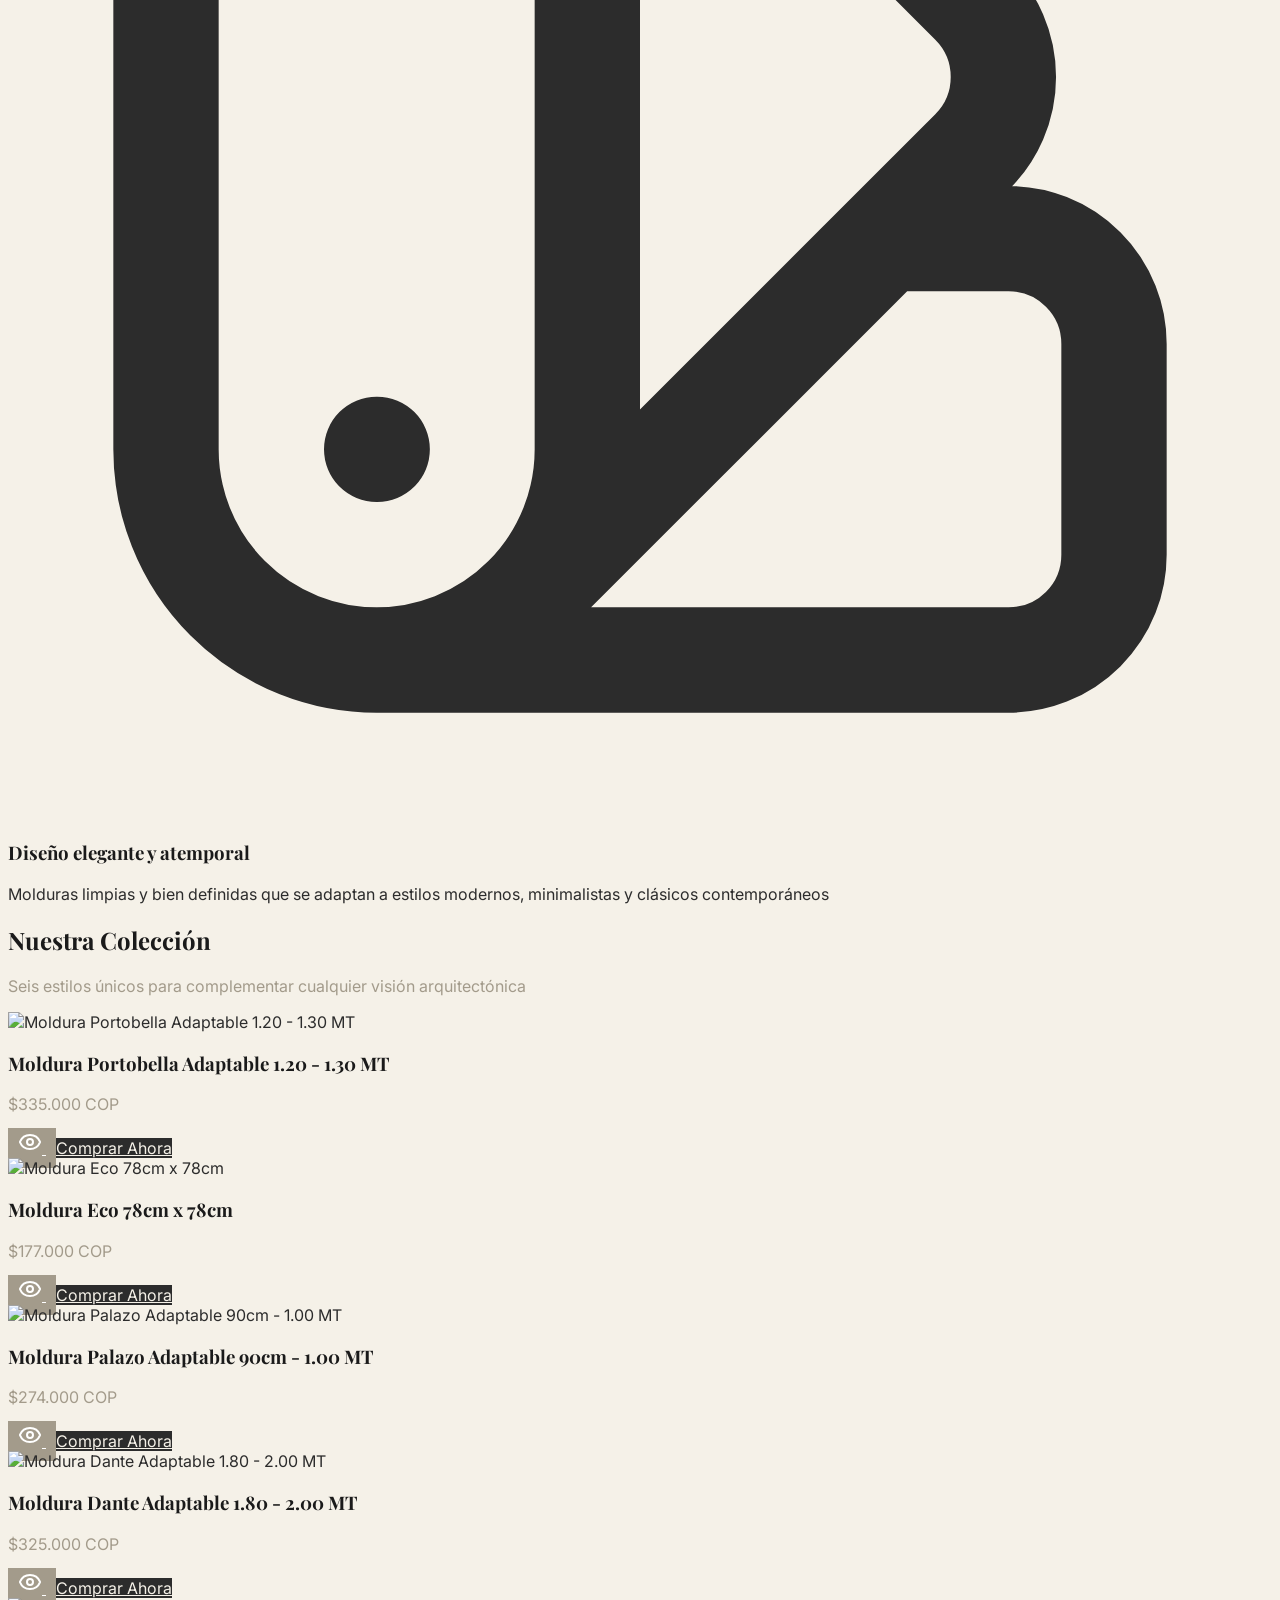
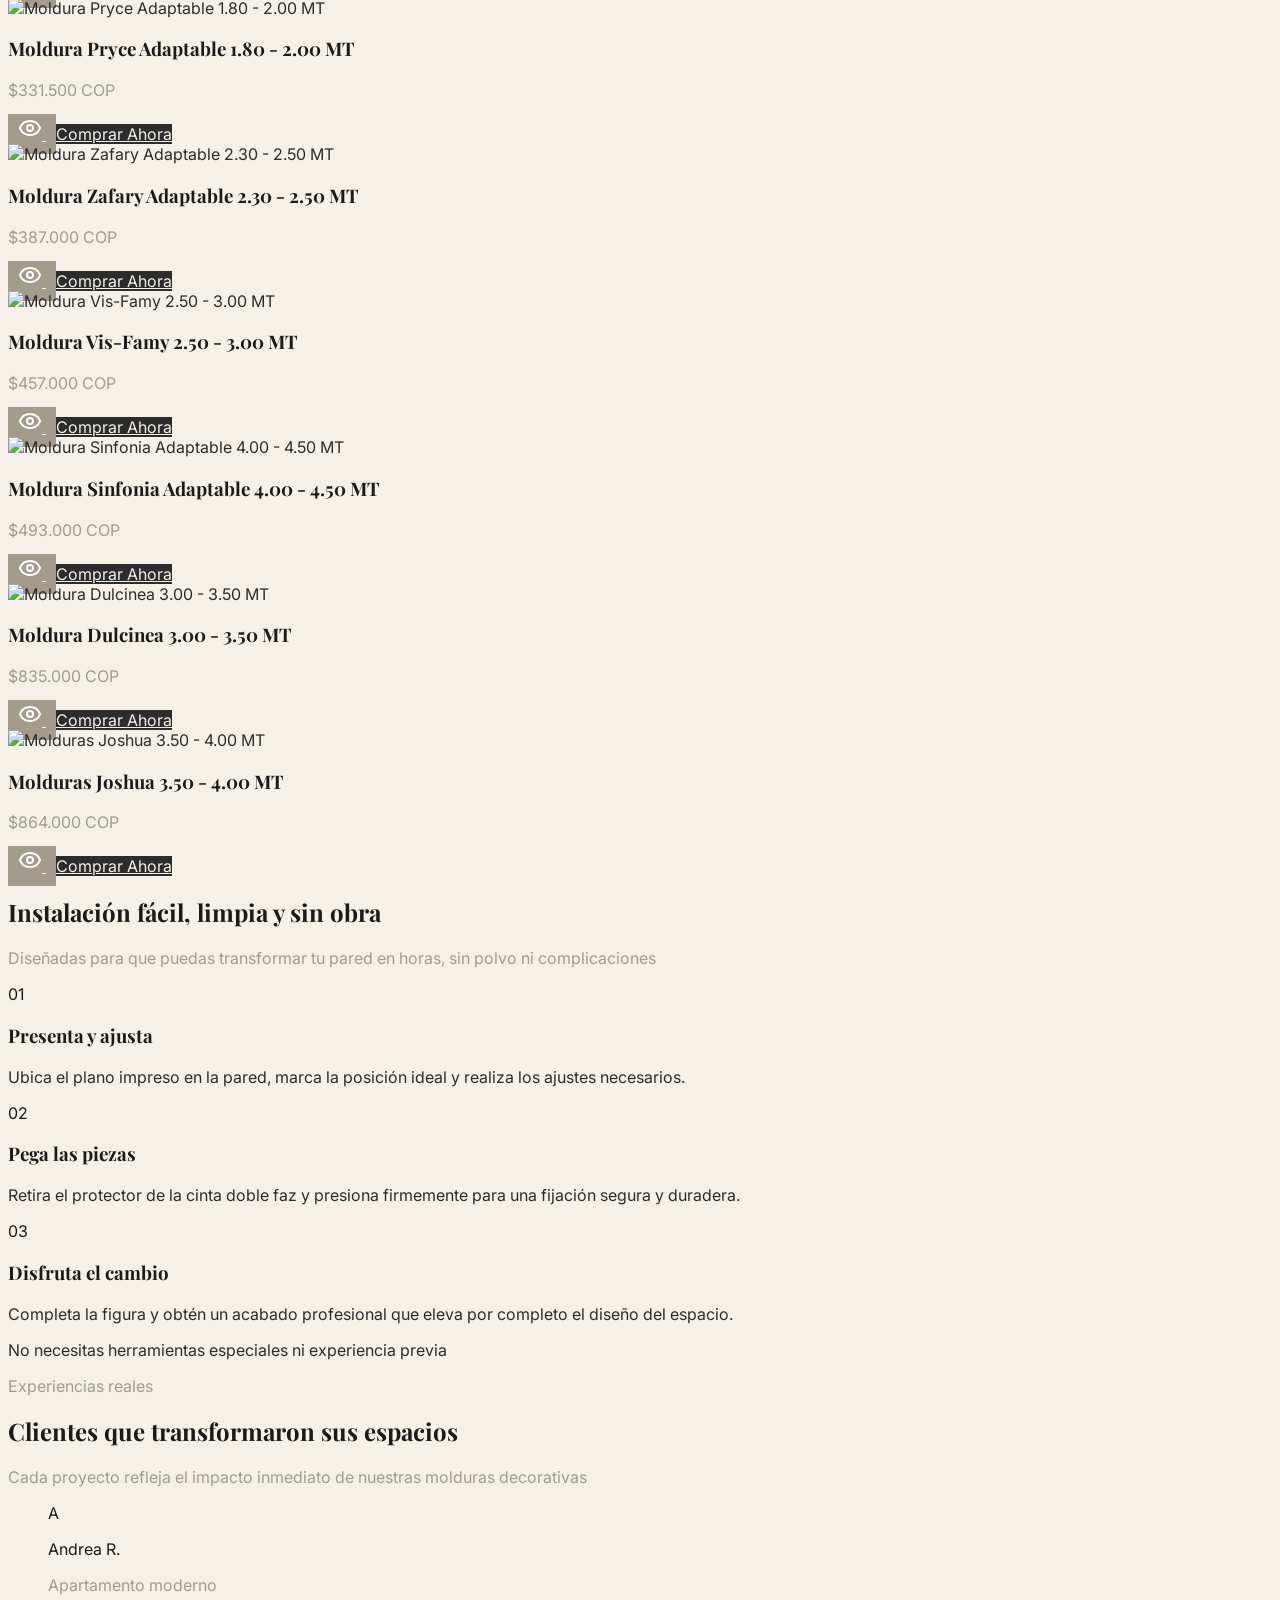
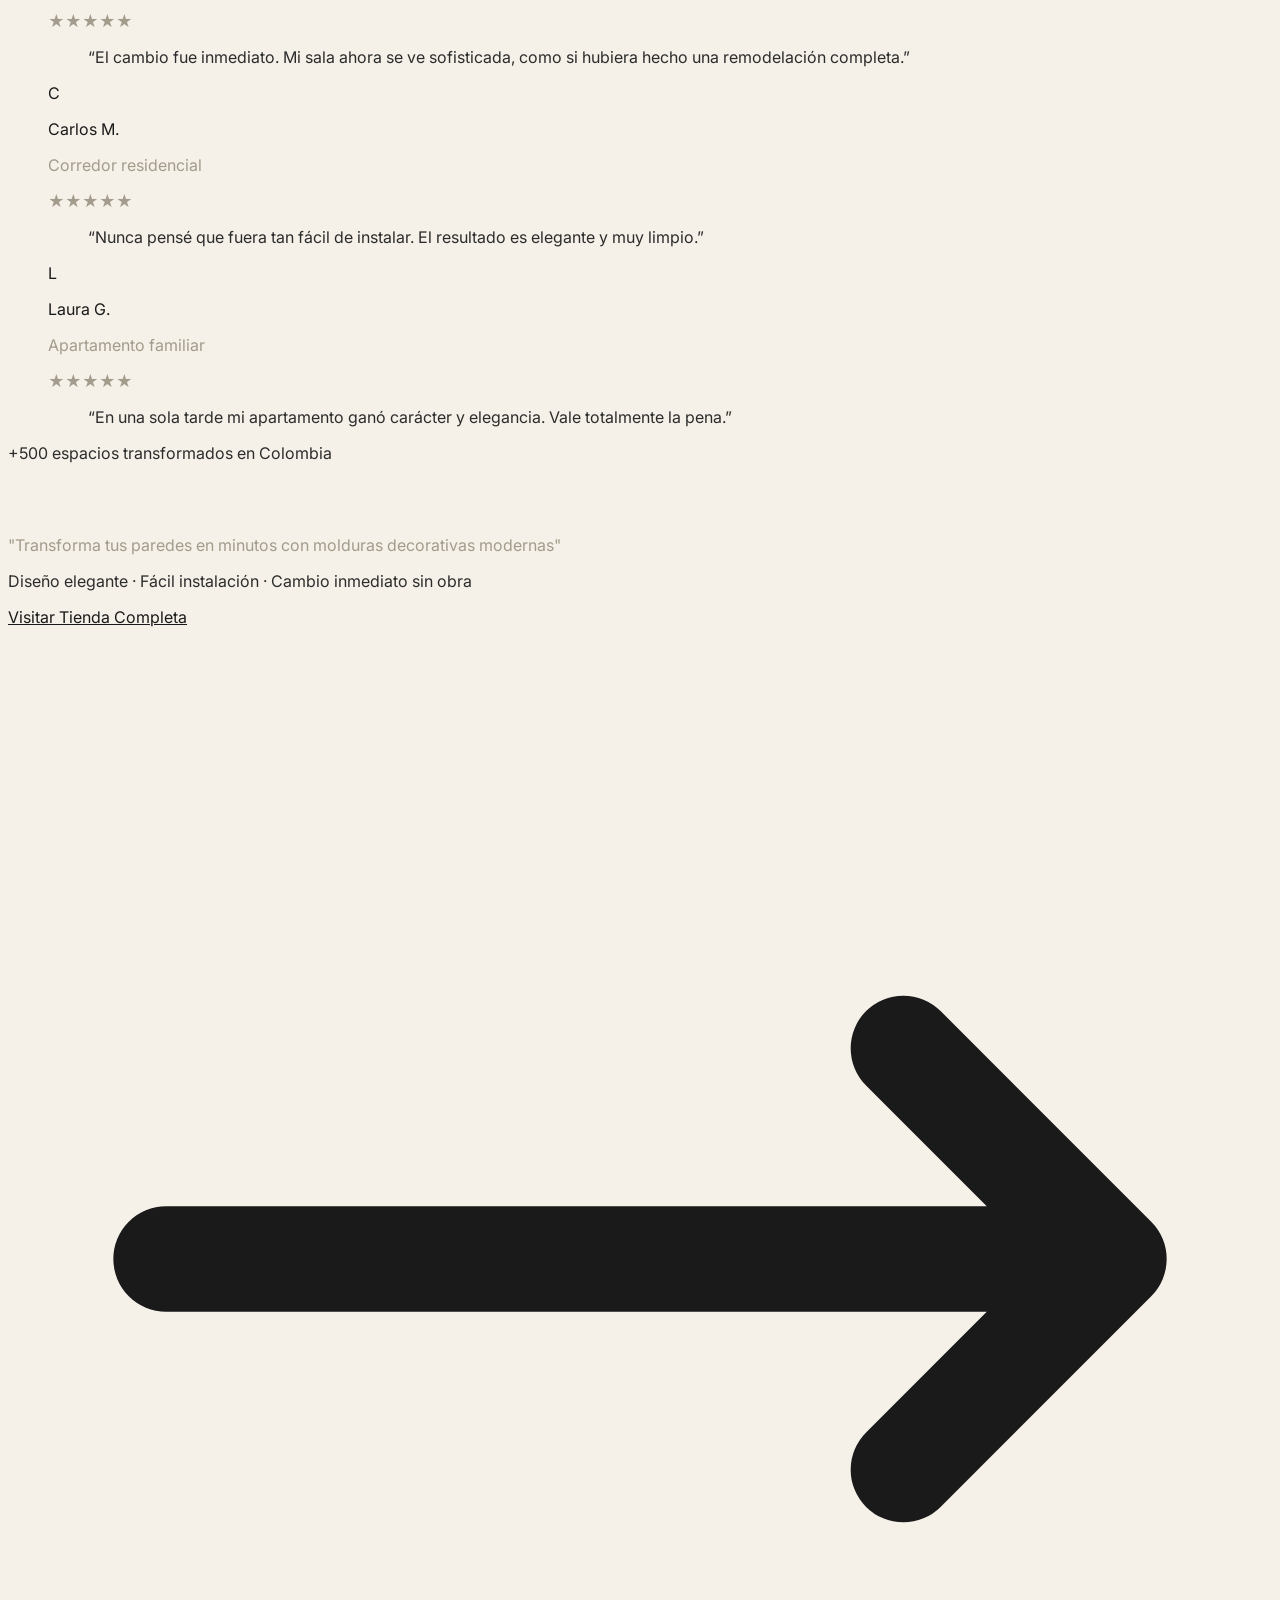
==== commit 6f7b42a1: "refactor: change products order in pro  section" ====
--- a/index.html
+++ b/index.html
@@ -235,13 +235,14 @@
         <!-- Background Image with Overlay -->
         <div class="absolute inset-0 z-0">
             <!-- <img src="banner_1.png" alt="Elegant interior with moldings" class="w-full h-full object-cover opacity-30"> -->
-            <video src="output_ffff.mp4" autoplay muted class="w-full h-full object-cover opacity-30"></video>
+            <video src="output_ffff.mp4" autoplay muted loop playsinline
+                class="w-full h-full object-cover opacity-30"></video>
             <div class="absolute inset-0 bg-gradient-to-b from-transparent via-bone/50 to-bone"></div>
         </div>
 
         <!-- Content -->
         <div class="relative z-10 max-w-4xl mx-auto text-center">
-            <img src="logo.webp" alt="Casa Glamour" class="mx-auto w-80 h-80 object-contain">
+            <img src="logo.webp" alt="Casa Glamour" class="mx-auto w-40 md:w-80 h-40 md:h-80 object-contain">
             <h1 id="hero-title"
                 class="text-4xl md:text-6xl lg:text-7xl font-bold text-matte-black mb-6 leading-tight opacity-0">
                 Elegancia que transforma <br class="hidden md:block">
@@ -466,27 +467,23 @@
             </div>
 
             <!-- Products Grid -->
-            <div class="grid grid-cols-2 md:grid-cols-3 lg:grid-cols-3 gap-8 md:gap-10">
-                <!-- Product 5: Moldura 0.90-1.00m -->
+            <div class="grid grid-cols-2 md:grid-cols-3 lg:grid-cols-3 gap-4 md:gap-10">
                 <article class="product-card bg-white rounded-sm overflow-hidden shadow-lg opacity-0">
                     <div class="aspect-square overflow-hidden bg-stone/10">
-                        <img src="https://dcdn-us.mitiendanube.com/stores/006/600/945/products/genai_image_7b2135b53d564b039344e581e60aedf1_1767921769_00001-878246e1b27d86b5d717679225659521-480-0.webp"
-                            alt="Moldura Pared 0.90-1.00m"
+                        <img src="https://dcdn-us.mitiendanube.com/stores/006/600/945/products/genai_image_82060b23279842299733f250e6d04f7e_1767904539_00001-8c5f3045ed4ee861d517679112095112-480-0.webp"
+                            alt="Moldura Portobella Adaptable 1.20 - 1.30 MT"
                             class="w-full h-full object-cover hover:scale-105 transition-transform duration-500">
                     </div>
                     <div class="p-6 md:p-8">
-                        <h3 class="text-lg font-semibold text-matte-black mb-2 leading-tight">
-                            Moldura Pared 0.90 - 1.00 MT
+                        <h3 class="text-md md:text-lg font-semibold text-matte-black mb-2 leading-tight">
+                            Moldura Portobella Adaptable 1.20 - 1.30 MT
                         </h3>
-                        <p class="text-2xl font-bold text-stone mb-4">
-                            $274.000 COP
+                        <p class="text-sm md:text-2xl font-bold text-stone mb-4">
+                            $335.000 COP
                         </p>
-                        <p class="text-charcoal/70 mb-6 leading-relaxed text-sm">
-                            Ideal para corredores y zonas de circulación. Composición equilibrada que genera un remate
-                            visual elegante sin recargar el espacio.
-                        </p>
-                        <div class="flex gap-2">
-                            <a href="https://casaglamour.shop/productos/moldura-adaptable-pared-de-90-cm-y-1-00-mt-de-ancho-yhesq/"
+
+                        <div class="flex flex-col md:flex-row gap-2">
+                            <a href="https://casaglamour.shop/productos/moldura-portobella-adaptable-pared-de-1-20-y-1-30-de-ancho-1b1pr/"
                                 target="_blank" class="view-detail-button flex items-center justify-center">
                                 <svg xmlns="http://www.w3.org/2000/svg" width="24" height="24" viewBox="0 0 24 24"
                                     fill="none" stroke="currentColor" stroke-width="2" stroke-linecap="round"
@@ -496,38 +493,30 @@
                                     <circle cx="12" cy="12" r="3" />
                                 </svg>
                             </a>
-                            <a href="https://casaglamour.shop/productos/moldura-adaptable-pared-de-90-cm-y-1-00-mt-de-ancho-yhesq/"
+                            <a href="https://casaglamour.shop/productos/moldura-portobella-adaptable-pared-de-1-20-y-1-30-de-ancho-1b1pr/"
                                 target="_blank"
-                                class="buy-button inline-block w-full text-center bg-charcoal text-bone px-6 py-3 font-medium uppercase tracking-wide hover:bg-matte-black transition-all duration-300">
+                                class="buy-button text-sm md:text-base inline-block w-full text-center bg-charcoal text-bone px-6 py-3 font-medium uppercase tracking-wide hover:bg-matte-black transition-all duration-300">
                                 Comprar Ahora
                             </a>
                         </div>
                     </div>
                 </article>
-
-                <!-- Product 3: Moldura 1.80-2.00m -->
-
-
-                <!-- Product 4: Moldura 1.20-1.30m -->
                 <article class="product-card bg-white rounded-sm overflow-hidden shadow-lg opacity-0">
                     <div class="aspect-square overflow-hidden bg-stone/10">
-                        <img src="https://dcdn-us.mitiendanube.com/stores/006/600/945/products/genai_image_82060b23279842299733f250e6d04f7e_1767904539_00001-8c5f3045ed4ee861d517679112095112-480-0.webp"
-                            alt="Moldura Pared 1.20-1.30m"
+                        <img src="https://dcdn-us.mitiendanube.com/stores/006/600/945/products/gemini_generated_image_2acdw52acdw52acd-be8d5ed6134dd566d017691877854724-480-0.webp"
+                            alt="Moldura Eco 78cm x 78cm"
                             class="w-full h-full object-cover hover:scale-105 transition-transform duration-500">
                     </div>
                     <div class="p-6 md:p-8">
-                        <h3 class="text-lg font-semibold text-matte-black mb-2 leading-tight">
-                            Moldura Pared 1.20 - 1.30 MT
+                        <h3 class="text-md md:text-lg font-semibold text-matte-black mb-2 leading-tight">
+                            Moldura Eco 78cm x 78cm
                         </h3>
-                        <p class="text-2xl font-bold text-stone mb-4">
-                            $335.000 COP
+                        <p class="text-sm md:text-2xl font-bold text-stone mb-4">
+                            $177.000 COP
                         </p>
-                        <p class="text-charcoal/70 mb-6 leading-relaxed text-sm">
-                            Diseño que aporta profundidad, equilibrio y elegancia a cualquier espacio. Perfecto para
-                            paredes medianas.
-                        </p>
-                        <div class="flex gap-2">
-                            <a href="https://casaglamour.shop/productos/moldura-adaptable-pared-de-1-20-y-1-30-de-ancho-4y0ct/"
+
+                        <div class="flex flex-col md:flex-row gap-2">
+                            <a href="https://casaglamour.shop/productos/moldura-eco-medida-de-78-x-78-lopca/"
                                 target="_blank" class="view-detail-button flex items-center justify-center">
                                 <svg xmlns="http://www.w3.org/2000/svg" width="24" height="24" viewBox="0 0 24 24"
                                     fill="none" stroke="currentColor" stroke-width="2" stroke-linecap="round"
@@ -537,34 +526,30 @@
                                     <circle cx="12" cy="12" r="3" />
                                 </svg>
                             </a>
-                            <a href="https://casaglamour.shop/productos/moldura-adaptable-pared-de-1-20-y-1-30-de-ancho-4y0ct/"
+                            <a href="https://casaglamour.shop/productos/moldura-eco-medida-de-78-x-78-lopca/"
                                 target="_blank"
-                                class="buy-button inline-block w-full text-center bg-charcoal text-bone px-6 py-3 font-medium uppercase tracking-wide hover:bg-matte-black transition-all duration-300">
+                                class="buy-button text-sm md:text-base inline-block w-full text-center bg-charcoal text-bone px-6 py-3 font-medium uppercase tracking-wide hover:bg-matte-black transition-all duration-300">
                                 Comprar Ahora
                             </a>
                         </div>
                     </div>
                 </article>
-
                 <article class="product-card bg-white rounded-sm overflow-hidden shadow-lg opacity-0">
                     <div class="aspect-square overflow-hidden bg-stone/10">
-                        <img src="https://dcdn-us.mitiendanube.com/stores/006/600/945/products/genai_image_e36561b3331141cd8134264d0aee0f13_1767914539_00001-1-82b7af5eceac6ca01317684145478380-480-0.webp"
-                            alt="Moldura Pared 1.80-2.00m"
+                        <img src="https://dcdn-us.mitiendanube.com/stores/006/600/945/products/genai_image_7b2135b53d564b039344e581e60aedf1_1767921769_00001-878246e1b27d86b5d717679225659521-480-0.webp"
+                            alt="Moldura Palazo Adaptable 90cm - 1.00 MT"
                             class="w-full h-full object-cover hover:scale-105 transition-transform duration-500">
                     </div>
                     <div class="p-6 md:p-8">
-                        <h3 class="text-lg font-semibold text-matte-black mb-2 leading-tight">
-                            Moldura Pared 1.80 - 2.00 MT
+                        <h3 class="text-md md:text-lg font-semibold text-matte-black mb-2 leading-tight">
+                            Moldura Palazo Adaptable 90cm - 1.00 MT
                         </h3>
-                        <p class="text-2xl font-bold text-stone mb-4">
-                            $331.500 COP
+                        <p class="text-sm md:text-2xl font-bold text-stone mb-4">
+                            $274.000 COP
                         </p>
-                        <p class="text-charcoal/70 mb-6 leading-relaxed text-sm">
-                            Transformación rápida y limpia sin obras. Acabado moderno y sofisticado que aporta carácter,
-                            profundidad y diseño atemporal.
-                        </p>
-                        <div class="flex gap-2">
-                            <a href="https://casaglamour.shop/productos/moldura-adatable-a-pared-de-1-80-y-2-00-hym38/"
+
+                        <div class="flex flex-col md:flex-row gap-2">
+                            <a href="https://casaglamour.shop/productos/moldura-palazo-adaptable-pared-de-90-cm-y-1-00-mt-de-ancho-1sl49/"
                                 target="_blank" class="view-detail-button flex items-center justify-center">
                                 <svg xmlns="http://www.w3.org/2000/svg" width="24" height="24" viewBox="0 0 24 24"
                                     fill="none" stroke="currentColor" stroke-width="2" stroke-linecap="round"
@@ -574,35 +559,30 @@
                                     <circle cx="12" cy="12" r="3" />
                                 </svg>
                             </a>
-                            <a href="https://casaglamour.shop/productos/moldura-adatable-a-pared-de-1-80-y-2-00-hym38/"
+                            <a href="https://casaglamour.shop/productos/moldura-palazo-adaptable-pared-de-90-cm-y-1-00-mt-de-ancho-1sl49/"
                                 target="_blank"
-                                class="buy-button inline-block w-full text-center bg-charcoal text-bone px-6 py-3 font-medium uppercase tracking-wide hover:bg-matte-black transition-all duration-300">
+                                class="buy-button text-sm md:text-base inline-block w-full text-center bg-charcoal text-bone px-6 py-3 font-medium uppercase tracking-wide hover:bg-matte-black transition-all duration-300">
                                 Comprar Ahora
                             </a>
                         </div>
                     </div>
                 </article>
-
-                <!-- Product 6: Moldura 2.30-2.50m -->
                 <article class="product-card bg-white rounded-sm overflow-hidden shadow-lg opacity-0">
                     <div class="aspect-square overflow-hidden bg-stone/10">
-                        <img src="https://dcdn-us.mitiendanube.com/stores/006/600/945/products/genai_image_44fc92cab36642dcab3e54c4fbe670fd_1767923036_00001-38d408d6a16240502017679233869761-480-0.webp"
-                            alt="Moldura Pared 2.30-2.50m"
+                        <img src="https://dcdn-us.mitiendanube.com/stores/006/600/945/products/gemini_generated_image_hybiy1hybiy1hybi-03d060a1f4bc38c60917691489411225-480-0.webp"
+                            alt="Moldura Dante Adaptable 1.80 - 2.00 MT"
                             class="w-full h-full object-cover hover:scale-105 transition-transform duration-500">
                     </div>
                     <div class="p-6 md:p-8">
-                        <h3 class="text-lg font-semibold text-matte-black mb-2 leading-tight">
-                            Moldura Pared 2.30 - 2.50 MT
+                        <h3 class="text-md md:text-lg font-semibold text-matte-black mb-2 leading-tight">
+                            Moldura Dante Adaptable 1.80 - 2.00 MT
                         </h3>
-                        <p class="text-2xl font-bold text-stone mb-4">
-                            $387.000 COP
+                        <p class="text-sm md:text-2xl font-bold text-stone mb-4">
+                            $325.000 COP
                         </p>
-                        <p class="text-charcoal/70 mb-6 leading-relaxed text-sm">
-                            Remate visual protagonista para paredes de gran formato. Líneas limpias que aportan
-                            profundidad, orden y sensación de amplitud.
-                        </p>
-                        <div class="flex gap-2">
-                            <a href="https://casaglamour.shop/productos/moldura-adaptable-a-pared-de-2-30-y-2-50-de-ancho-m2ll4/"
+
+                        <div class="flex flex-col md:flex-row gap-2">
+                            <a href="https://casaglamour.shop/productos/moldura-dante-1-80de-ancho-a-2-00-mt-de-ancho-x-2-40-altura-adaptable-1yjkq/"
                                 target="_blank" class="view-detail-button flex items-center justify-center">
                                 <svg xmlns="http://www.w3.org/2000/svg" width="24" height="24" viewBox="0 0 24 24"
                                     fill="none" stroke="currentColor" stroke-width="2" stroke-linecap="round"
@@ -612,35 +592,30 @@
                                     <circle cx="12" cy="12" r="3" />
                                 </svg>
                             </a>
-                            <a href="https://casaglamour.shop/productos/moldura-adaptable-a-pared-de-2-30-y-2-50-de-ancho-m2ll4/"
+                            <a href="https://casaglamour.shop/productos/moldura-dante-1-80de-ancho-a-2-00-mt-de-ancho-x-2-40-altura-adaptable-1yjkq/"
                                 target="_blank"
-                                class="buy-button inline-block w-full text-center bg-charcoal text-bone px-6 py-3 font-medium uppercase tracking-wide hover:bg-matte-black transition-all duration-300">
+                                class="buy-button text-sm md:text-base inline-block w-full text-center bg-charcoal text-bone px-6 py-3 font-medium uppercase tracking-wide hover:bg-matte-black transition-all duration-300">
                                 Comprar Ahora
                             </a>
                         </div>
                     </div>
                 </article>
-
-                <!-- Product 2: Moldura 4.00-4.50m -->
                 <article class="product-card bg-white rounded-sm overflow-hidden shadow-lg opacity-0">
                     <div class="aspect-square overflow-hidden bg-stone/10">
-                        <img src="https://dcdn-us.mitiendanube.com/tmp/stores/006/600/945/products/5tyjvnrnb5rmy0cvv8gsa05mnr-7cfb105d0d1ebc204c17688911957663.png"
-                            alt="Moldura Pared 4.00-4.50m"
+                        <img src="https://dcdn-us.mitiendanube.com/stores/006/600/945/products/genai_image_e36561b3331141cd8134264d0aee0f13_1767914539_00001-1-82b7af5eceac6ca01317684145478380-480-0.webp"
+                            alt="Moldura Pryce Adaptable 1.80 - 2.00 MT"
                             class="w-full h-full object-cover hover:scale-105 transition-transform duration-500">
                     </div>
                     <div class="p-6 md:p-8">
-                        <h3 class="text-lg font-semibold text-matte-black mb-2 leading-tight">
-                            Moldura Pared 4.00 - 4.50 MT
+                        <h3 class="text-md md:text-lg font-semibold text-matte-black mb-2 leading-tight">
+                            Moldura Pryce Adaptable 1.80 - 2.00 MT
                         </h3>
-                        <p class="text-2xl font-bold text-stone mb-4">
-                            $493.000 COP
+                        <p class="text-sm md:text-2xl font-bold text-stone mb-4">
+                            $331.500 COP
                         </p>
-                        <p class="text-charcoal/70 mb-6 leading-relaxed text-sm">
-                            Transforma muros amplios creando un ambiente elegante y luminoso. Composición limpia que
-                            aporta orden, profundidad y sensación de amplitud.
-                        </p>
-                        <div class="flex gap-2">
-                            <a href="https://casaglamour.shop/productos/moldura-adaptable-pared-de-4-00-a-4-50-1vpce/"
+
+                        <div class="flex flex-col md:flex-row gap-2">
+                            <a href="https://casaglamour.shop/productos/moldura-pryce-adatable-a-pared-de-1-80-y-2-00-gl721/"
                                 target="_blank" class="view-detail-button flex items-center justify-center">
                                 <svg xmlns="http://www.w3.org/2000/svg" width="24" height="24" viewBox="0 0 24 24"
                                     fill="none" stroke="currentColor" stroke-width="2" stroke-linecap="round"
@@ -650,35 +625,30 @@
                                     <circle cx="12" cy="12" r="3" />
                                 </svg>
                             </a>
-                            <a href="https://casaglamour.shop/productos/moldura-adaptable-pared-de-4-00-a-4-50-1vpce/"
+                            <a href="https://casaglamour.shop/productos/moldura-pryce-adatable-a-pared-de-1-80-y-2-00-gl721/"
                                 target="_blank"
-                                class="buy-button inline-block w-full text-center bg-charcoal text-bone px-6 py-3 font-medium uppercase tracking-wide hover:bg-matte-black transition-all duration-300">
+                                class="buy-button text-sm md:text-base inline-block w-full text-center bg-charcoal text-bone px-6 py-3 font-medium uppercase tracking-wide hover:bg-matte-black transition-all duration-300">
                                 Comprar Ahora
                             </a>
                         </div>
                     </div>
                 </article>
-
-                <!-- Product 1: Moldura 3.50-4.00m -->
                 <article class="product-card bg-white rounded-sm overflow-hidden shadow-lg opacity-0">
                     <div class="aspect-square overflow-hidden bg-stone/10">
-                        <img src="https://dcdn-us.mitiendanube.com/stores/006/600/945/products/chatgpt-image-jan-20-2026-01_29_51-am-cd8cc6f857a1762e8617688906213588-640-0.webp"
-                            alt="Molduras Pared 3.50-4.00m"
+                        <img src="https://dcdn-us.mitiendanube.com/stores/006/600/945/products/genai_image_44fc92cab36642dcab3e54c4fbe670fd_1767923036_00001-38d408d6a16240502017679233869761-480-0.webp"
+                            alt="Moldura Zafary Adaptable 2.30 - 2.50 MT"
                             class="w-full h-full object-cover hover:scale-105 transition-transform duration-500">
                     </div>
                     <div class="p-6 md:p-8">
-                        <h3 class="text-lg font-semibold text-matte-black mb-2 leading-tight">
-                            Molduras Pared 3.50 - 4.00 MT
+                        <h3 class="text-md md:text-lg font-semibold text-matte-black mb-2 leading-tight">
+                            Moldura Zafary Adaptable 2.30 - 2.50 MT
                         </h3>
-                        <p class="text-2xl font-bold text-stone mb-4">
-                            $864.000 COP
+                        <p class="text-sm md:text-2xl font-bold text-stone mb-4">
+                            $387.000 COP
                         </p>
-                        <p class="text-charcoal/70 mb-6 leading-relaxed text-sm">
-                            Diseño sofisticado para paredes amplias. Equilibra líneas clásicas con estética
-                            contemporánea, convirtiendo la pared en el elemento central del espacio.
-                        </p>
-                        <div class="flex gap-2">
-                            <a href="https://casaglamour.shop/productos/molduras-pared-de-3-50-y-4-00-mt-de-ancho-7p11e/"
+
+                        <div class="flex flex-col md:flex-row gap-2">
+                            <a href="https://casaglamour.shop/productos/moldura-zafary-adaptable-a-pared-de-2-30-y-2-50-de-ancho-6ijd1/"
                                 target="_blank" class="view-detail-button flex items-center justify-center">
                                 <svg xmlns="http://www.w3.org/2000/svg" width="24" height="24" viewBox="0 0 24 24"
                                     fill="none" stroke="currentColor" stroke-width="2" stroke-linecap="round"
@@ -688,27 +658,152 @@
                                     <circle cx="12" cy="12" r="3" />
                                 </svg>
                             </a>
-                            <a href="https://casaglamour.shop/productos/molduras-pared-de-3-50-y-4-00-mt-de-ancho-7p11e/"
+                            <a href="https://casaglamour.shop/productos/moldura-zafary-adaptable-a-pared-de-2-30-y-2-50-de-ancho-6ijd1/"
                                 target="_blank"
-                                class="buy-button inline-block w-full text-center bg-charcoal text-bone px-6 py-3 font-medium uppercase tracking-wide hover:bg-matte-black transition-all duration-300">
+                                class="buy-button text-sm md:text-base inline-block w-full text-center bg-charcoal text-bone px-6 py-3 font-medium uppercase tracking-wide hover:bg-matte-black transition-all duration-300">
                                 Comprar Ahora
                             </a>
                         </div>
                     </div>
                 </article>
-
-
-
-
-
-
-
-
-
-
-
-            </div>
-        </div>
+                <article class="product-card bg-white rounded-sm overflow-hidden shadow-lg opacity-0">
+                    <div class="aspect-square overflow-hidden bg-stone/10">
+                        <img src="https://dcdn-us.mitiendanube.com/stores/006/600/945/products/gemini_generated_image_thnwtethnwtethnw-1-dbaf7148d3b6082baf17691896825103-480-0.webp"
+                            alt="Moldura Vis-Famy 2.50 - 3.00 MT"
+                            class="w-full h-full object-cover hover:scale-105 transition-transform duration-500">
+                    </div>
+                    <div class="p-6 md:p-8">
+                        <h3 class="text-md md:text-lg font-semibold text-matte-black mb-2 leading-tight">
+                            Moldura Vis-Famy 2.50 - 3.00 MT
+                        </h3>
+                        <p class="text-sm md:text-2xl font-bold text-stone mb-4">
+                            $457.000 COP
+                        </p>
+
+                        <div class="flex flex-col md:flex-row gap-2">
+                            <a href="https://casaglamour.shop/productos/moldura-vis-famy-pared-de-2-50-mt-de-ancho-a-3-00-mt-de-ancho-10x9e/"
+                                target="_blank" class="view-detail-button flex items-center justify-center">
+                                <svg xmlns="http://www.w3.org/2000/svg" width="24" height="24" viewBox="0 0 24 24"
+                                    fill="none" stroke="currentColor" stroke-width="2" stroke-linecap="round"
+                                    stroke-linejoin="round">
+                                    <path
+                                        d="M2.062 12.348a1 1 0 0 1 0-.696 10.75 10.75 0 0 1 19.876 0 1 1 0 0 1 0 .696 10.75 10.75 0 0 1-19.876 0" />
+                                    <circle cx="12" cy="12" r="3" />
+                                </svg>
+                            </a>
+                            <a href="https://casaglamour.shop/productos/moldura-vis-famy-pared-de-2-50-mt-de-ancho-a-3-00-mt-de-ancho-10x9e/"
+                                target="_blank"
+                                class="buy-button text-sm md:text-base inline-block w-full text-center bg-charcoal text-bone px-6 py-3 font-medium uppercase tracking-wide hover:bg-matte-black transition-all duration-300">
+                                Comprar Ahora
+                            </a>
+                        </div>
+                    </div>
+                </article>
+                <article class="product-card bg-white rounded-sm overflow-hidden shadow-lg opacity-0">
+                    <div class="aspect-square overflow-hidden bg-stone/10">
+                        <img src="https://dcdn-us.mitiendanube.com/stores/006/600/945/products/5tyjvnrnb5rmy0cvv8gsa05mnr-7cfb105d0d1ebc204c17688911957663-480-0.webp"
+                            alt="Moldura Sinfonia Adaptable 4.00 - 4.50 MT"
+                            class="w-full h-full object-cover hover:scale-105 transition-transform duration-500">
+                    </div>
+                    <div class="p-6 md:p-8">
+                        <h3 class="text-md md:text-lg font-semibold text-matte-black mb-2 leading-tight">
+                            Moldura Sinfonia Adaptable 4.00 - 4.50 MT
+                        </h3>
+                        <p class="text-sm md:text-2xl font-bold text-stone mb-4">
+                            $493.000 COP
+                        </p>
+
+                        <div class="flex flex-col md:flex-row gap-2">
+                            <a href="https://casaglamour.shop/productos/moldura-sinfonia-adaptable-pared-de-4-00-a-4-50-e5fa0/"
+                                target="_blank" class="view-detail-button flex items-center justify-center">
+                                <svg xmlns="http://www.w3.org/2000/svg" width="24" height="24" viewBox="0 0 24 24"
+                                    fill="none" stroke="currentColor" stroke-width="2" stroke-linecap="round"
+                                    stroke-linejoin="round">
+                                    <path
+                                        d="M2.062 12.348a1 1 0 0 1 0-.696 10.75 10.75 0 0 1 19.876 0 1 1 0 0 1 0 .696 10.75 10.75 0 0 1-19.876 0" />
+                                    <circle cx="12" cy="12" r="3" />
+                                </svg>
+                            </a>
+                            <a href="https://casaglamour.shop/productos/moldura-sinfonia-adaptable-pared-de-4-00-a-4-50-e5fa0/"
+                                target="_blank"
+                                class="buy-button text-sm md:text-base inline-block w-full text-center bg-charcoal text-bone px-6 py-3 font-medium uppercase tracking-wide hover:bg-matte-black transition-all duration-300">
+                                Comprar Ahora
+                            </a>
+                        </div>
+                    </div>
+                </article>
+                <article class="product-card bg-white rounded-sm overflow-hidden shadow-lg opacity-0">
+                    <div class="aspect-square overflow-hidden bg-stone/10">
+                        <img src="https://dcdn-us.mitiendanube.com/stores/006/600/945/products/gemini_generated_image_sitv51sitv51sitv-397d82d8be7e4681c717691460721986-480-0.webp"
+                            alt="Moldura Dulcinea 3.00 - 3.50 MT"
+                            class="w-full h-full object-cover hover:scale-105 transition-transform duration-500">
+                    </div>
+                    <div class="p-6 md:p-8">
+                        <h3 class="text-md md:text-lg font-semibold text-matte-black mb-2 leading-tight">
+                            Moldura Dulcinea 3.00 - 3.50 MT
+                        </h3>
+                        <p class="text-sm md:text-2xl font-bold text-stone mb-4">
+                            $835.000 COP
+                        </p>
+
+                        <div class="flex flex-col md:flex-row gap-2">
+                            <a href="https://casaglamour.shop/productos/moldura-dulcinea-3-00-mt-a-3-50-mt-de-ancho-uxp51/"
+                                target="_blank" class="view-detail-button flex items-center justify-center">
+                                <svg xmlns="http://www.w3.org/2000/svg" width="24" height="24" viewBox="0 0 24 24"
+                                    fill="none" stroke="currentColor" stroke-width="2" stroke-linecap="round"
+                                    stroke-linejoin="round">
+                                    <path
+                                        d="M2.062 12.348a1 1 0 0 1 0-.696 10.75 10.75 0 0 1 19.876 0 1 1 0 0 1 0 .696 10.75 10.75 0 0 1-19.876 0" />
+                                    <circle cx="12" cy="12" r="3" />
+                                </svg>
+                            </a>
+                            <a href="https://casaglamour.shop/productos/moldura-dulcinea-3-00-mt-a-3-50-mt-de-ancho-uxp51/"
+                                target="_blank"
+                                class="buy-button text-sm md:text-base inline-block w-full text-center bg-charcoal text-bone px-6 py-3 font-medium uppercase tracking-wide hover:bg-matte-black transition-all duration-300">
+                                Comprar Ahora
+                            </a>
+                        </div>
+                    </div>
+                </article>
+                <article class="product-card bg-white rounded-sm overflow-hidden shadow-lg opacity-0">
+                    <div class="aspect-square overflow-hidden bg-stone/10">
+                        <img src="https://dcdn-us.mitiendanube.com/stores/006/600/945/products/chatgpt-image-jan-20-2026-01_29_51-am-cd8cc6f857a1762e8617688906213588-480-0.webp"
+                            alt="Molduras Joshua 3.50 - 4.00 MT"
+                            class="w-full h-full object-cover hover:scale-105 transition-transform duration-500">
+                    </div>
+                    <div class="p-6 md:p-8">
+                        <h3 class="text-md md:text-lg font-semibold text-matte-black mb-2 leading-tight">
+                            Molduras Joshua 3.50 - 4.00 MT
+                        </h3>
+                        <p class="text-sm md:text-2xl font-bold text-stone mb-4">
+                            $864.000 COP
+                        </p>
+
+                        <div class="flex flex-col md:flex-row gap-2">
+                            <a href="https://casaglamour.shop/productos/molduras-joshua-pared-de-3-50-y-4-00-mt-de-ancho-2s12s/"
+                                target="_blank" class="view-detail-button flex items-center justify-center">
+                                <svg xmlns="http://www.w3.org/2000/svg" width="24" height="24" viewBox="0 0 24 24"
+                                    fill="none" stroke="currentColor" stroke-width="2" stroke-linecap="round"
+                                    stroke-linejoin="round">
+                                    <path
+                                        d="M2.062 12.348a1 1 0 0 1 0-.696 10.75 10.75 0 0 1 19.876 0 1 1 0 0 1 0 .696 10.75 10.75 0 0 1-19.876 0" />
+                                    <circle cx="12" cy="12" r="3" />
+                                </svg>
+                            </a>
+                            <a href="https://casaglamour.shop/productos/molduras-joshua-pared-de-3-50-y-4-00-mt-de-ancho-2s12s/"
+                                target="_blank"
+                                class="buy-button text-sm md:text-base inline-block w-full text-center bg-charcoal text-bone px-6 py-3 font-medium uppercase tracking-wide hover:bg-matte-black transition-all duration-300">
+                                Comprar Ahora
+                            </a>
+                        </div>
+                    </div>
+                </article>
+            </div>
+
+
+
+
+
     </section>
 
     <section class="py-24 px-4 bg-gradient-to-b from-bone to-white">
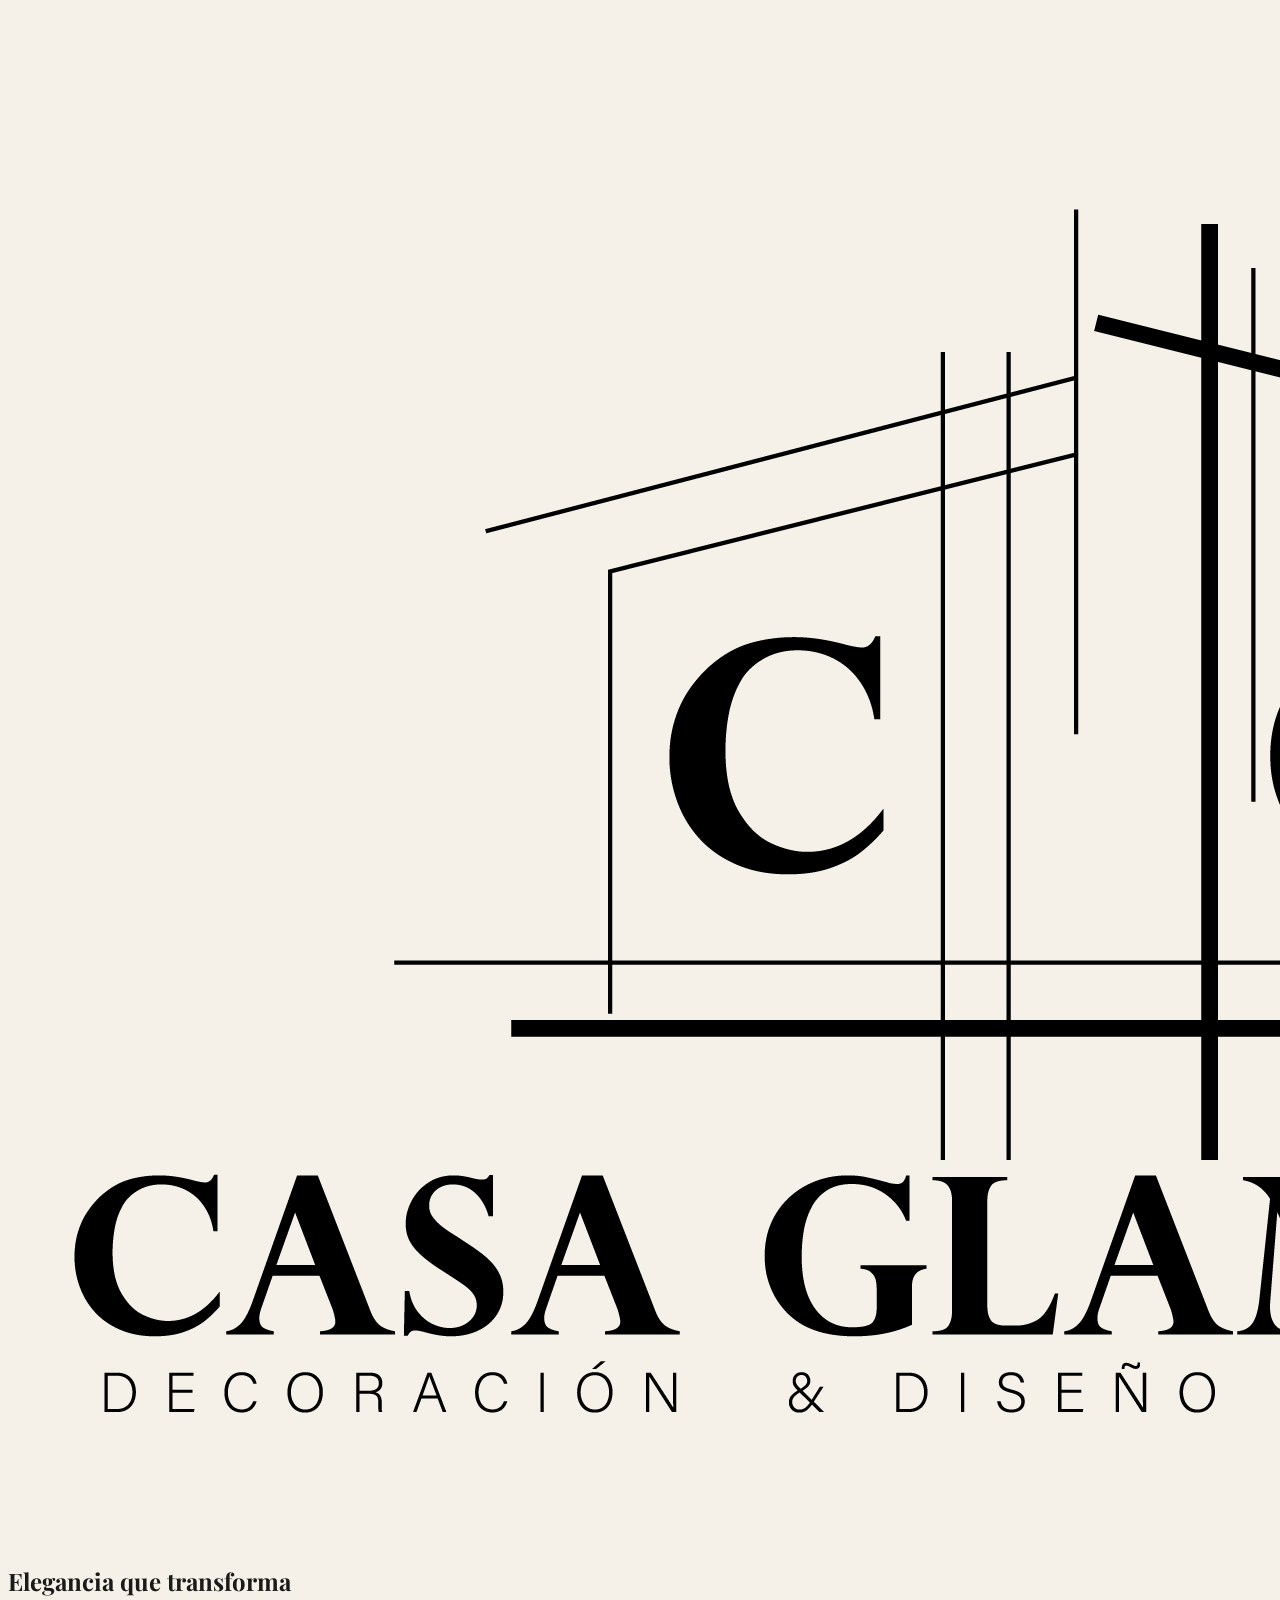
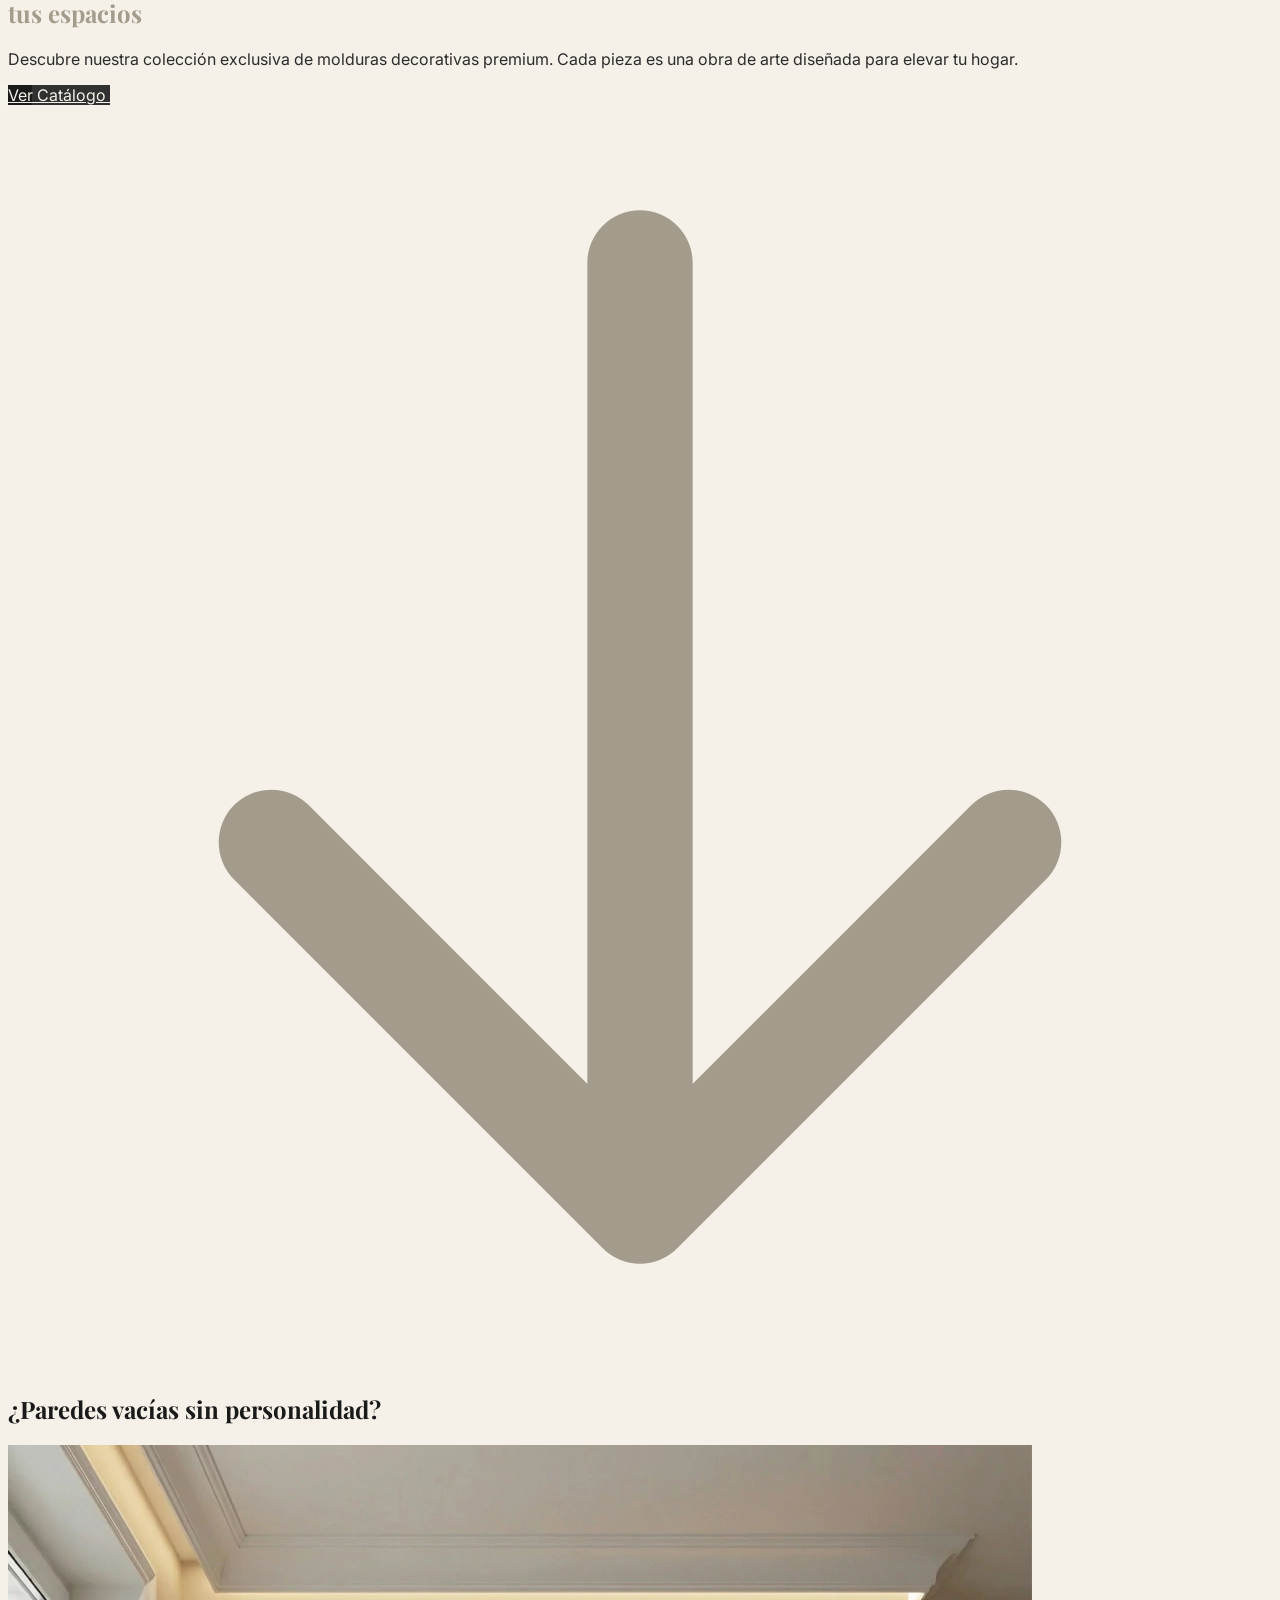
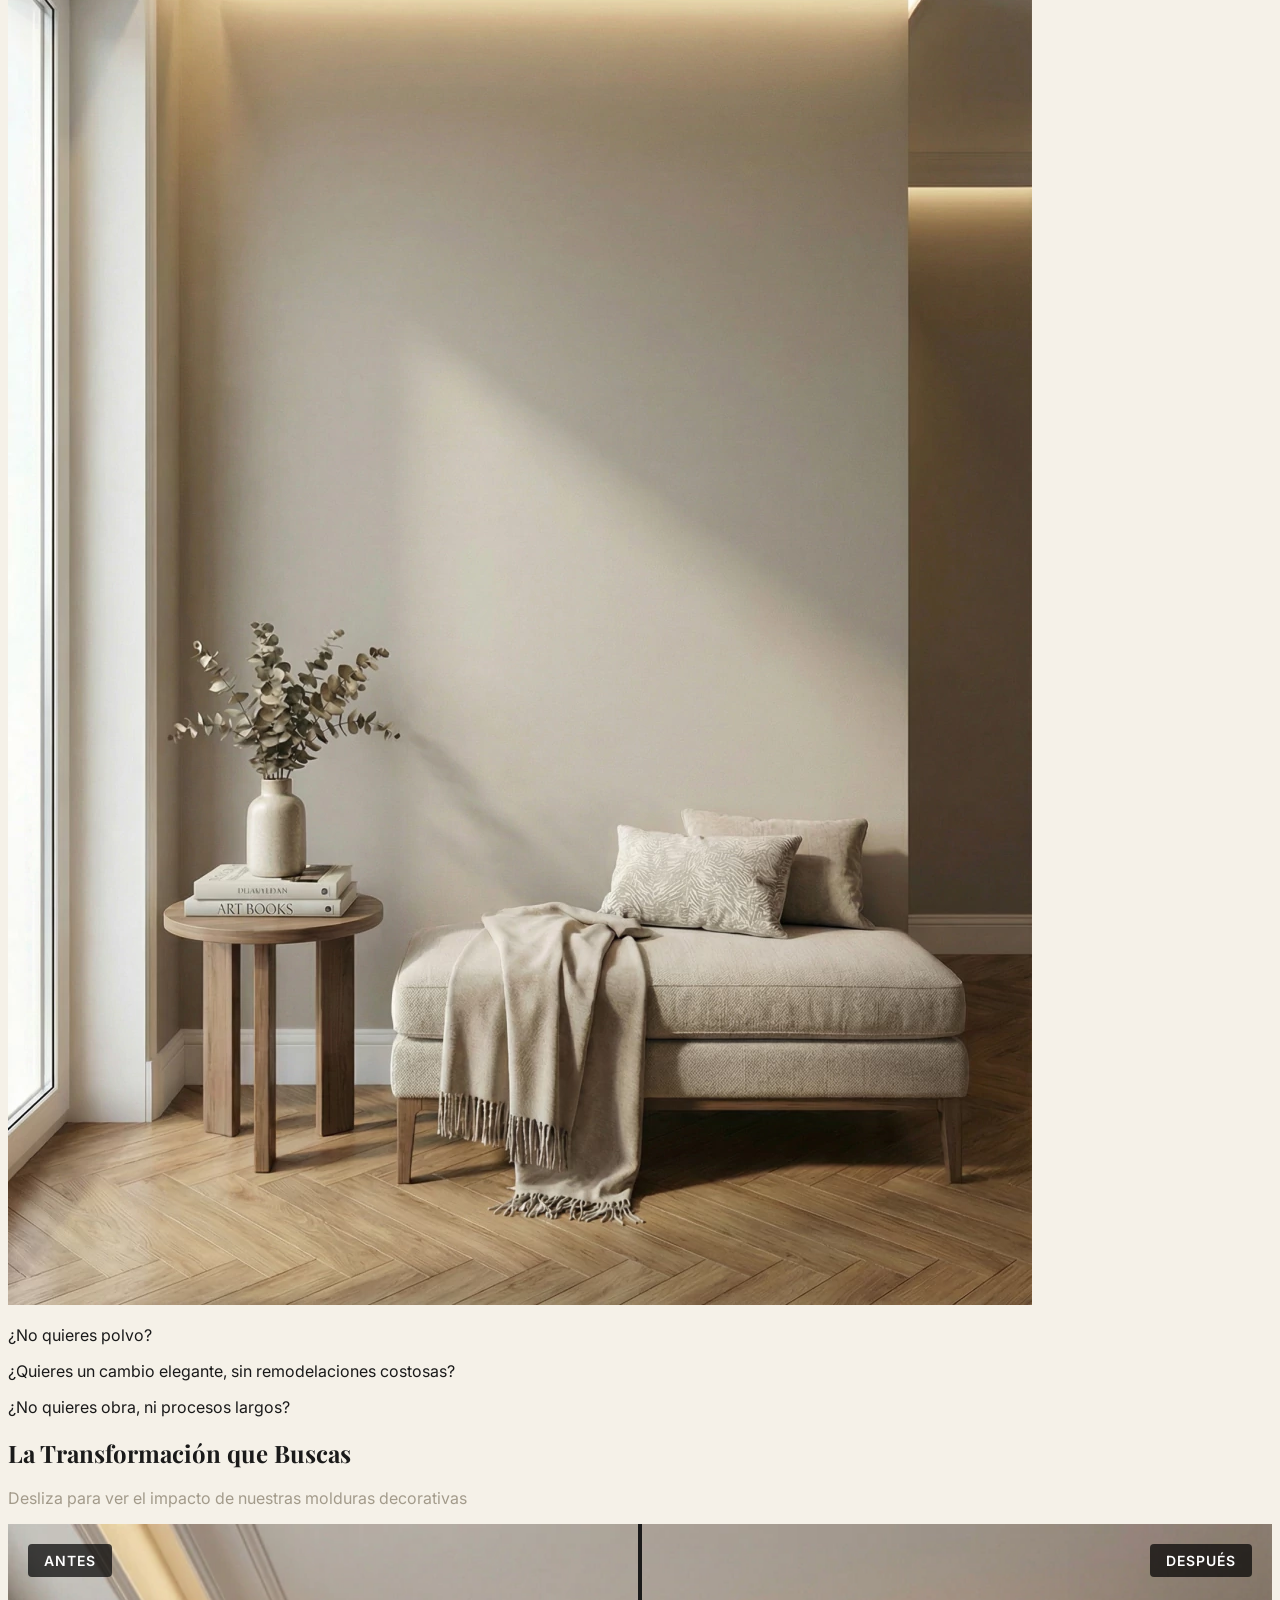
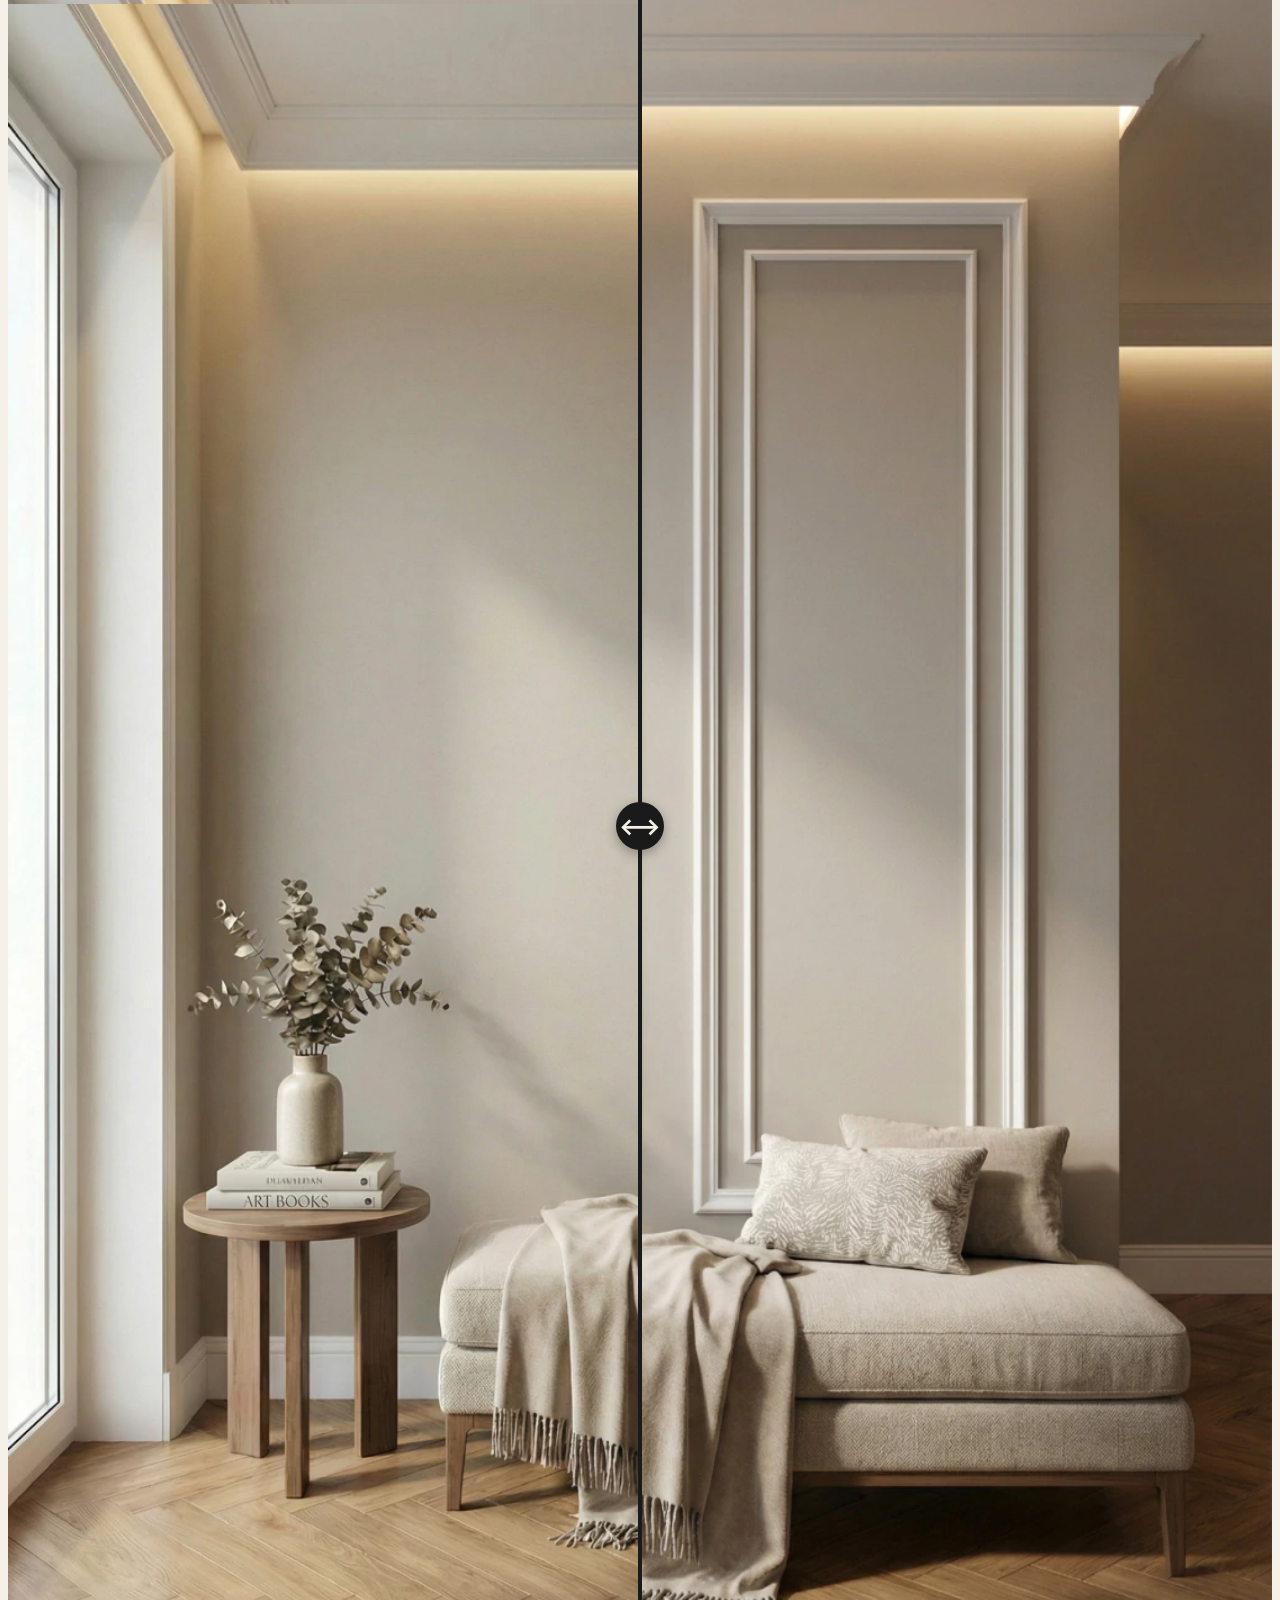
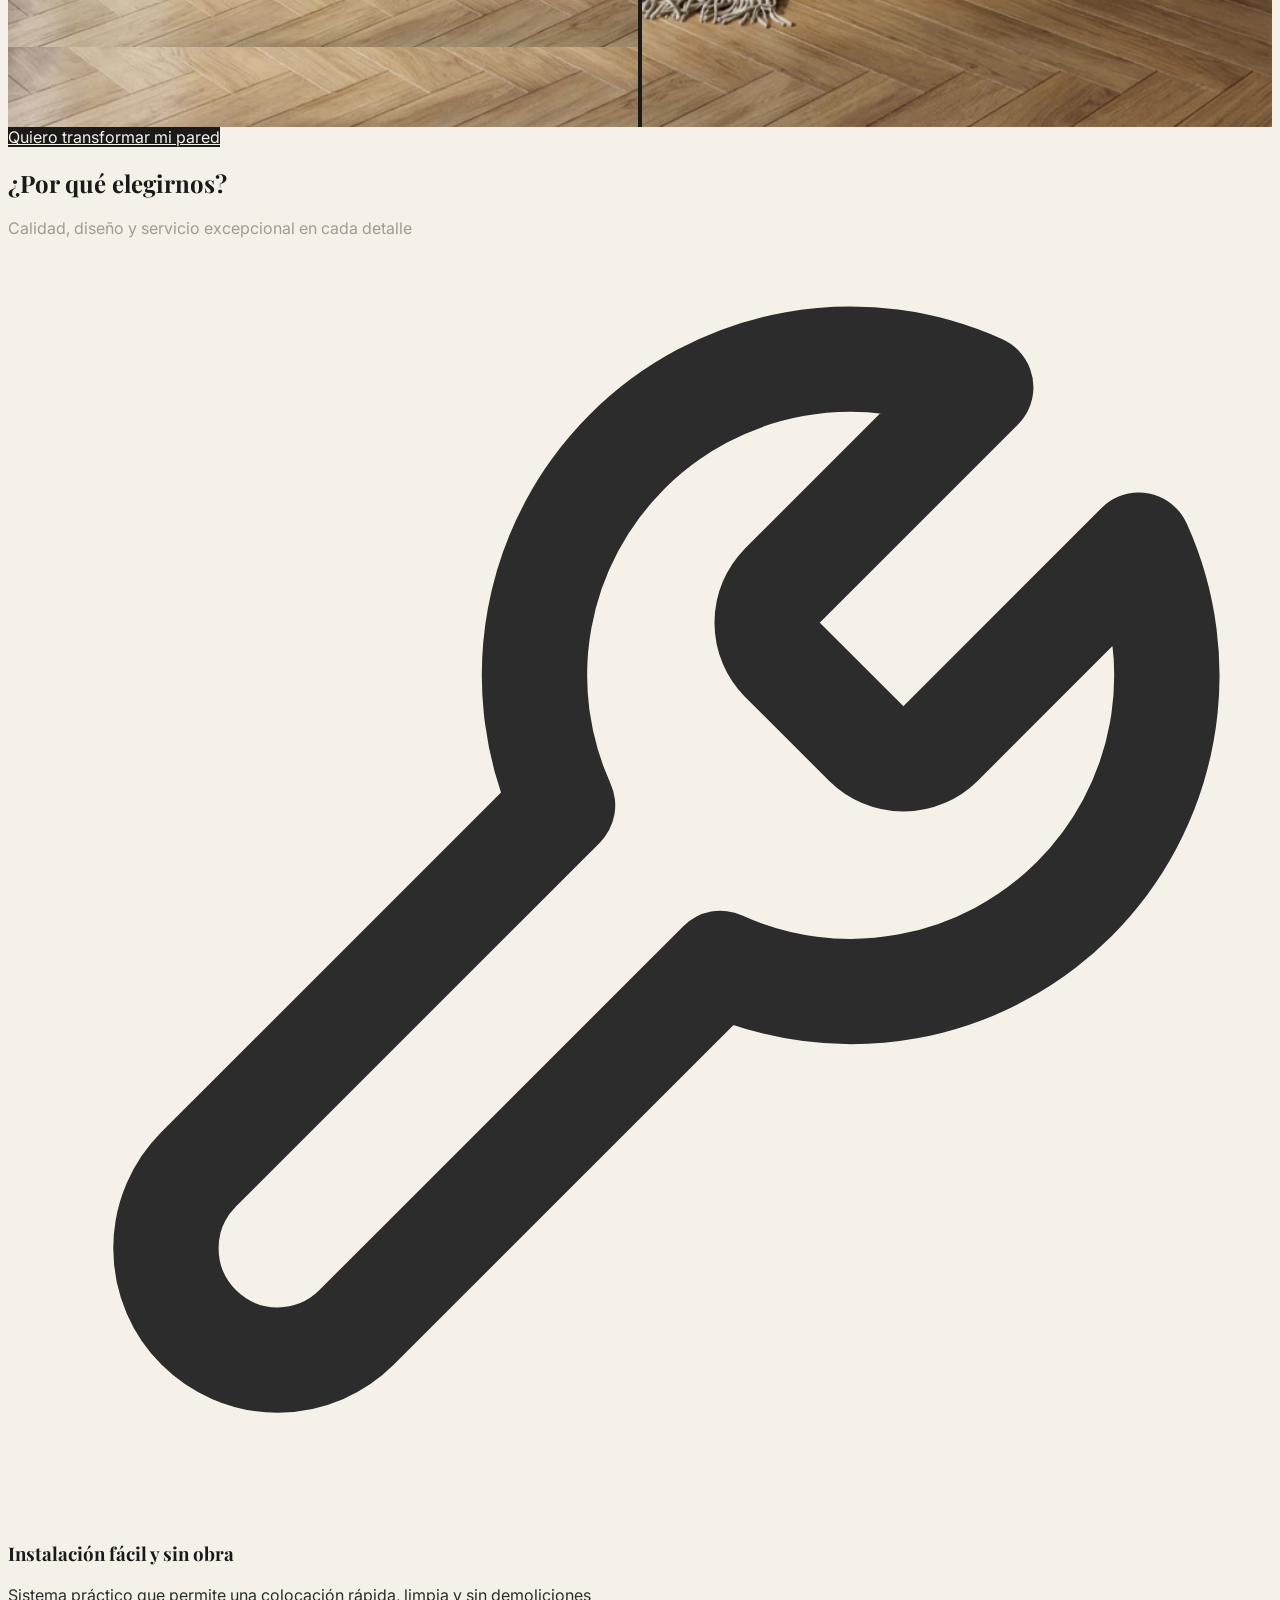
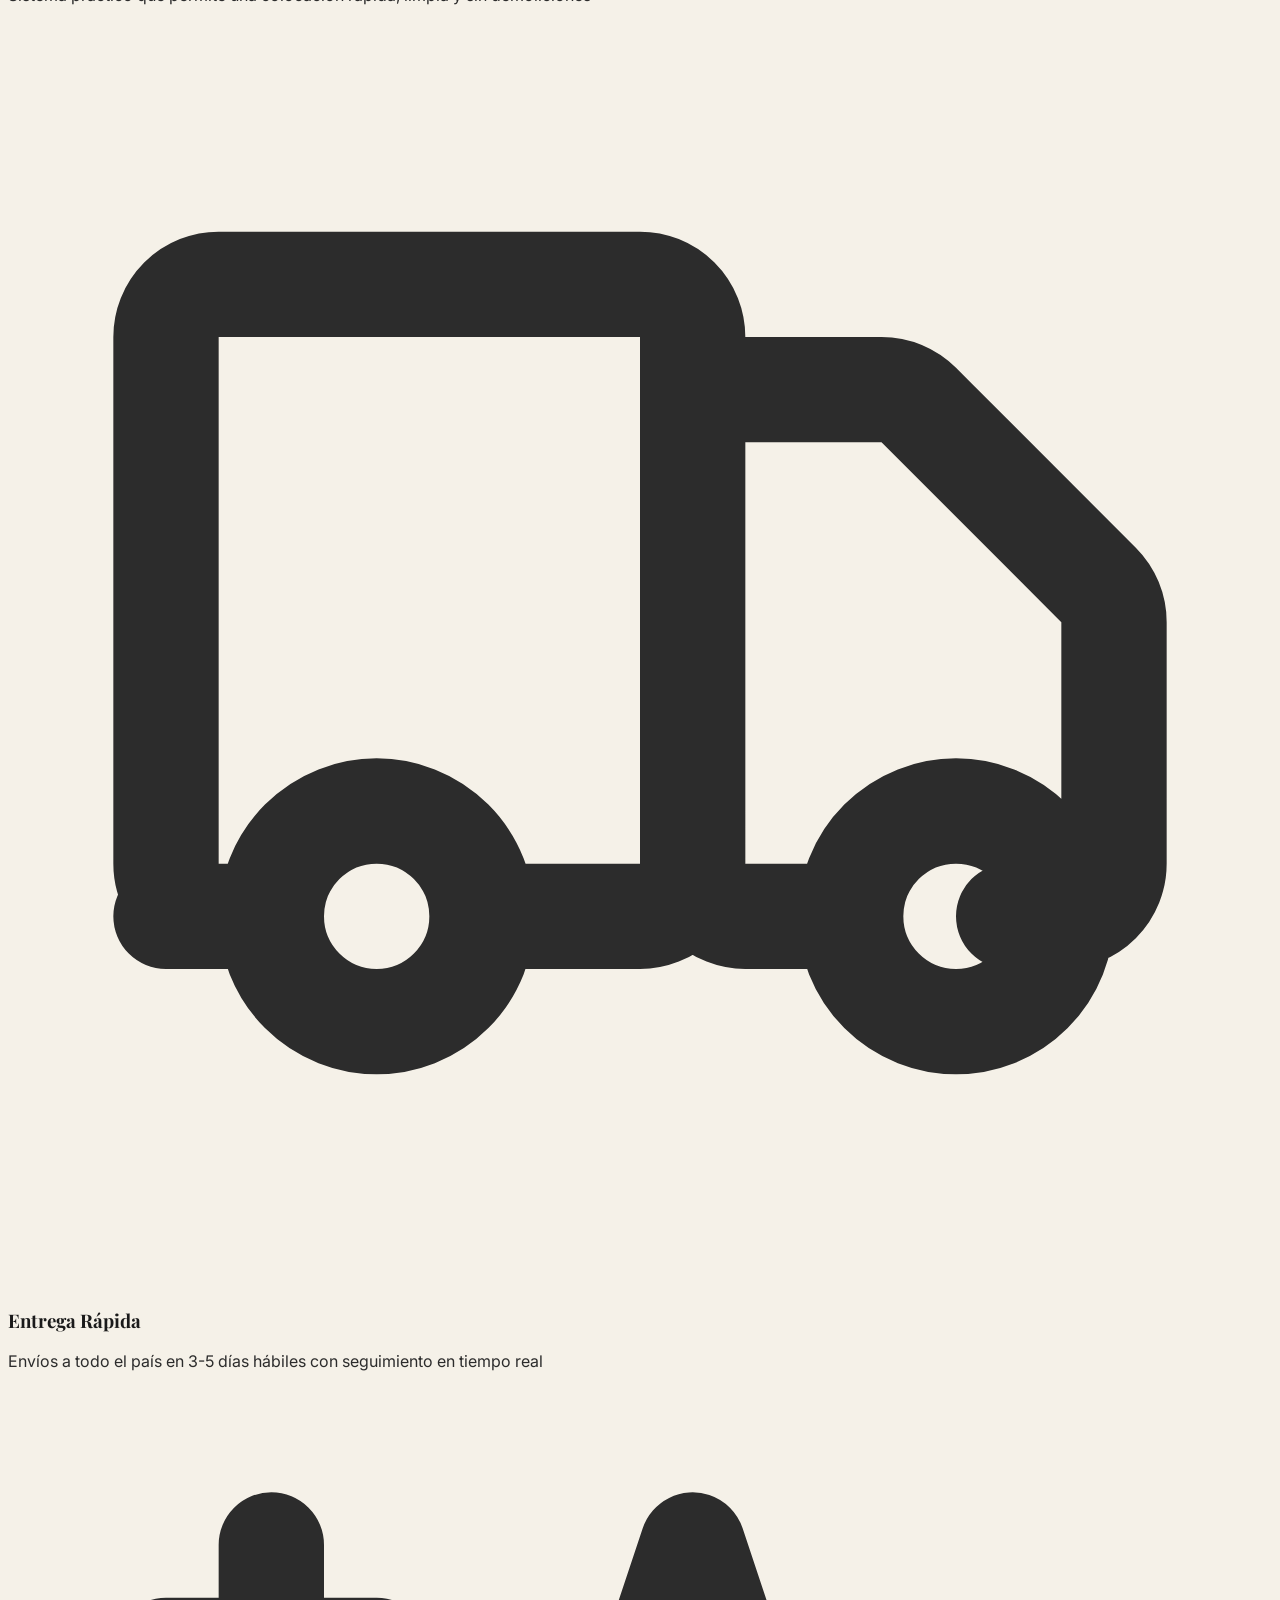
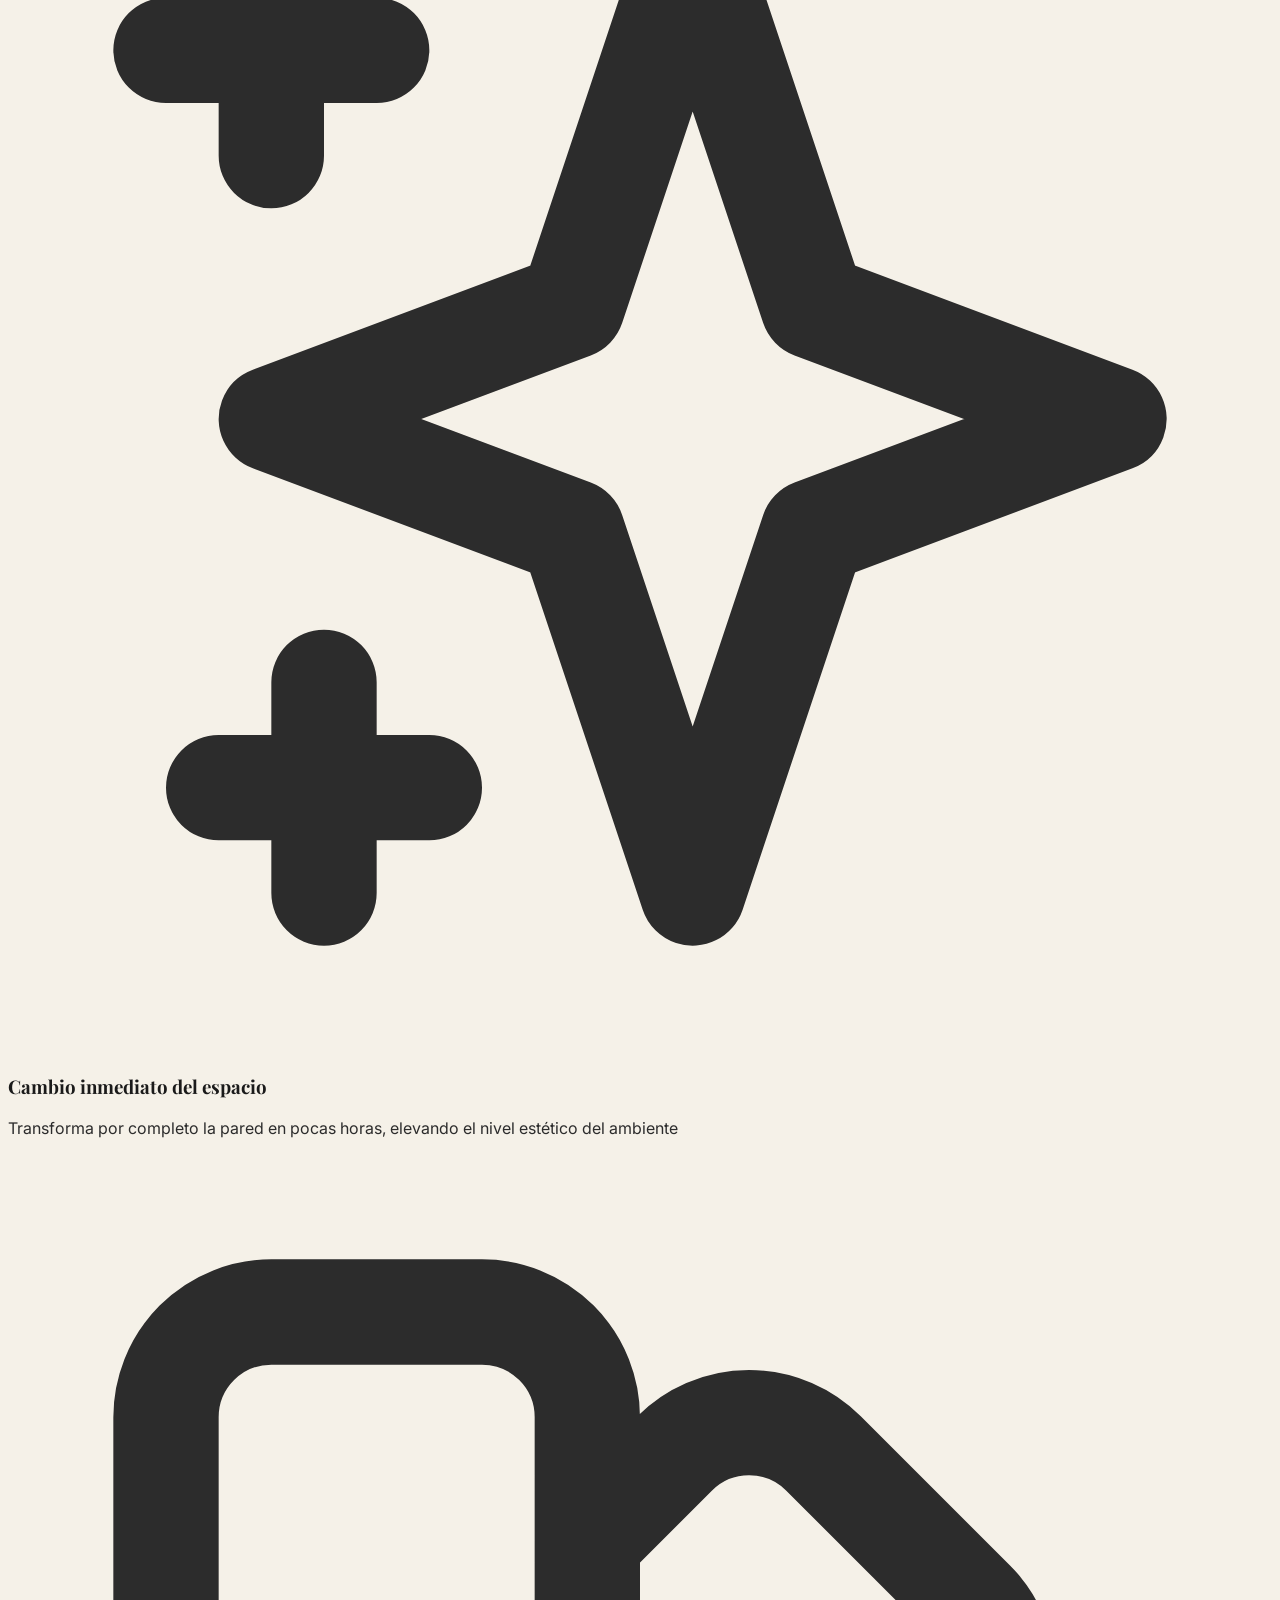
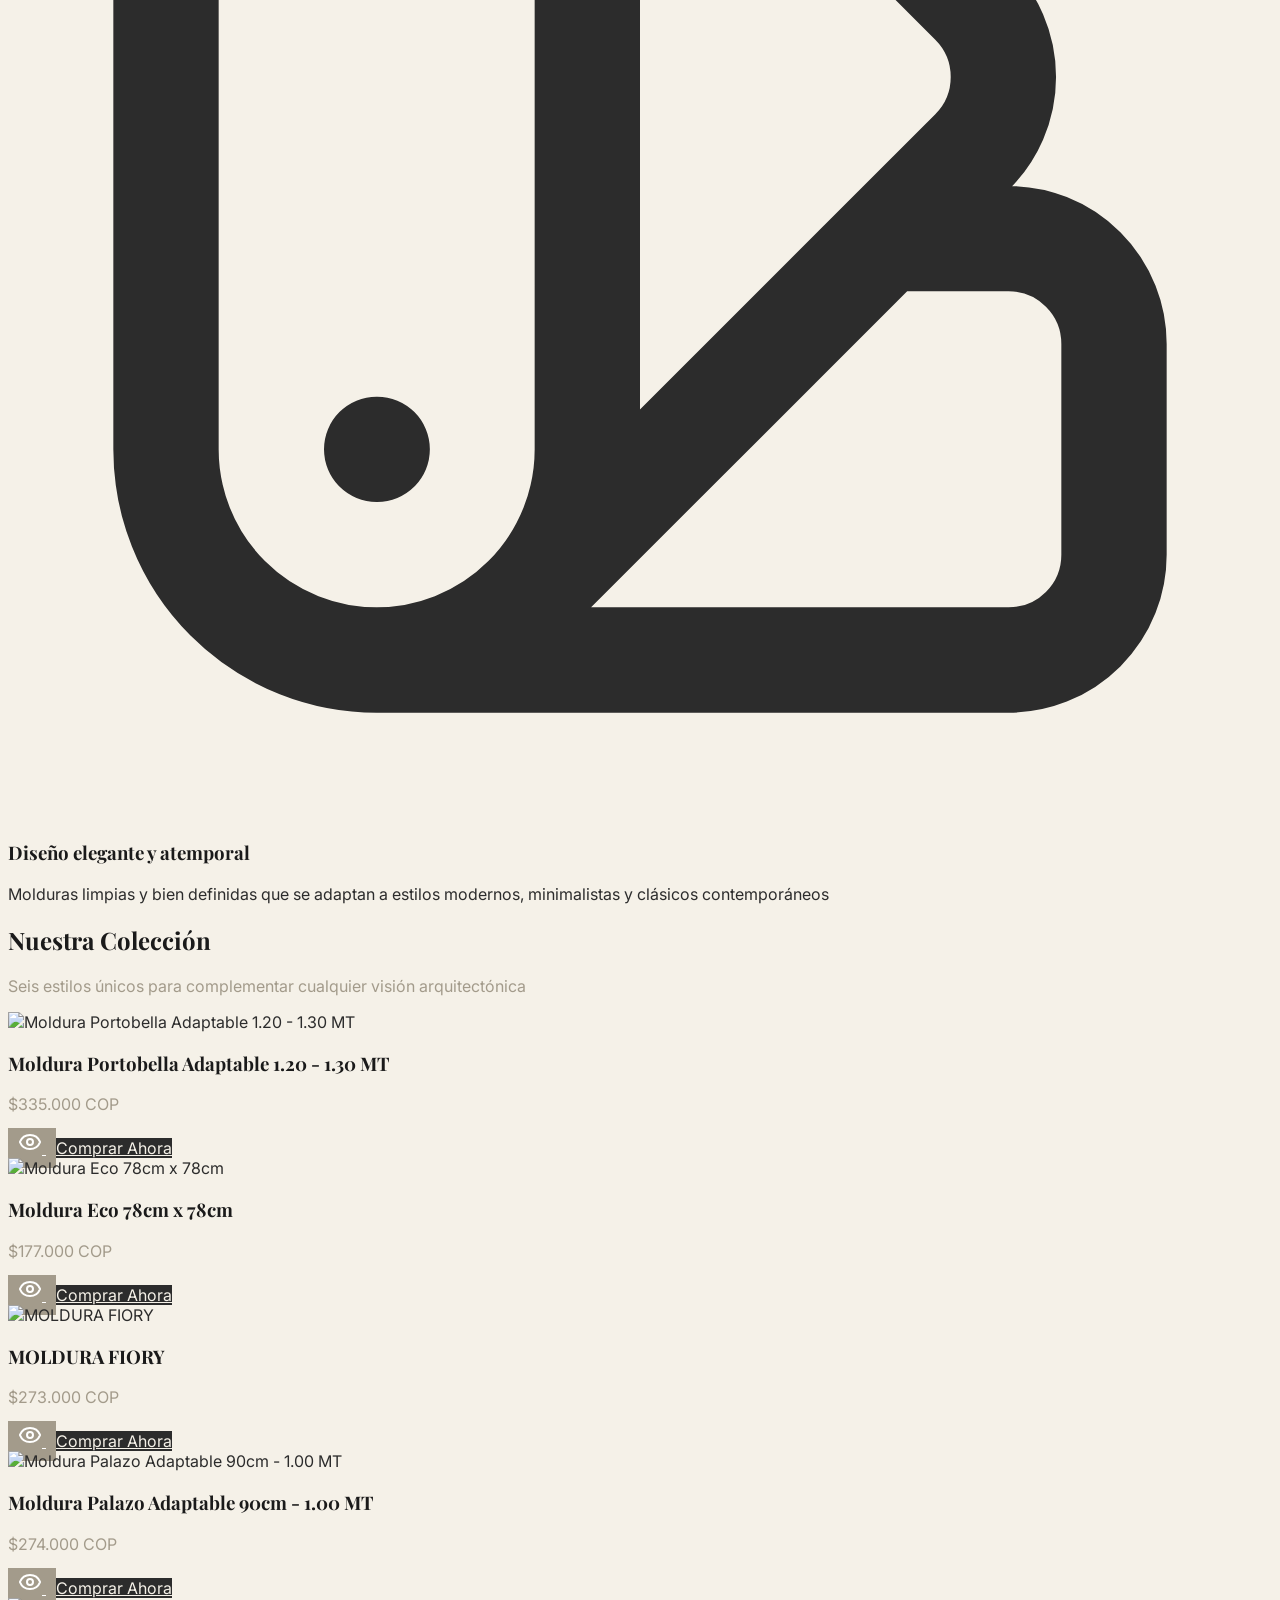
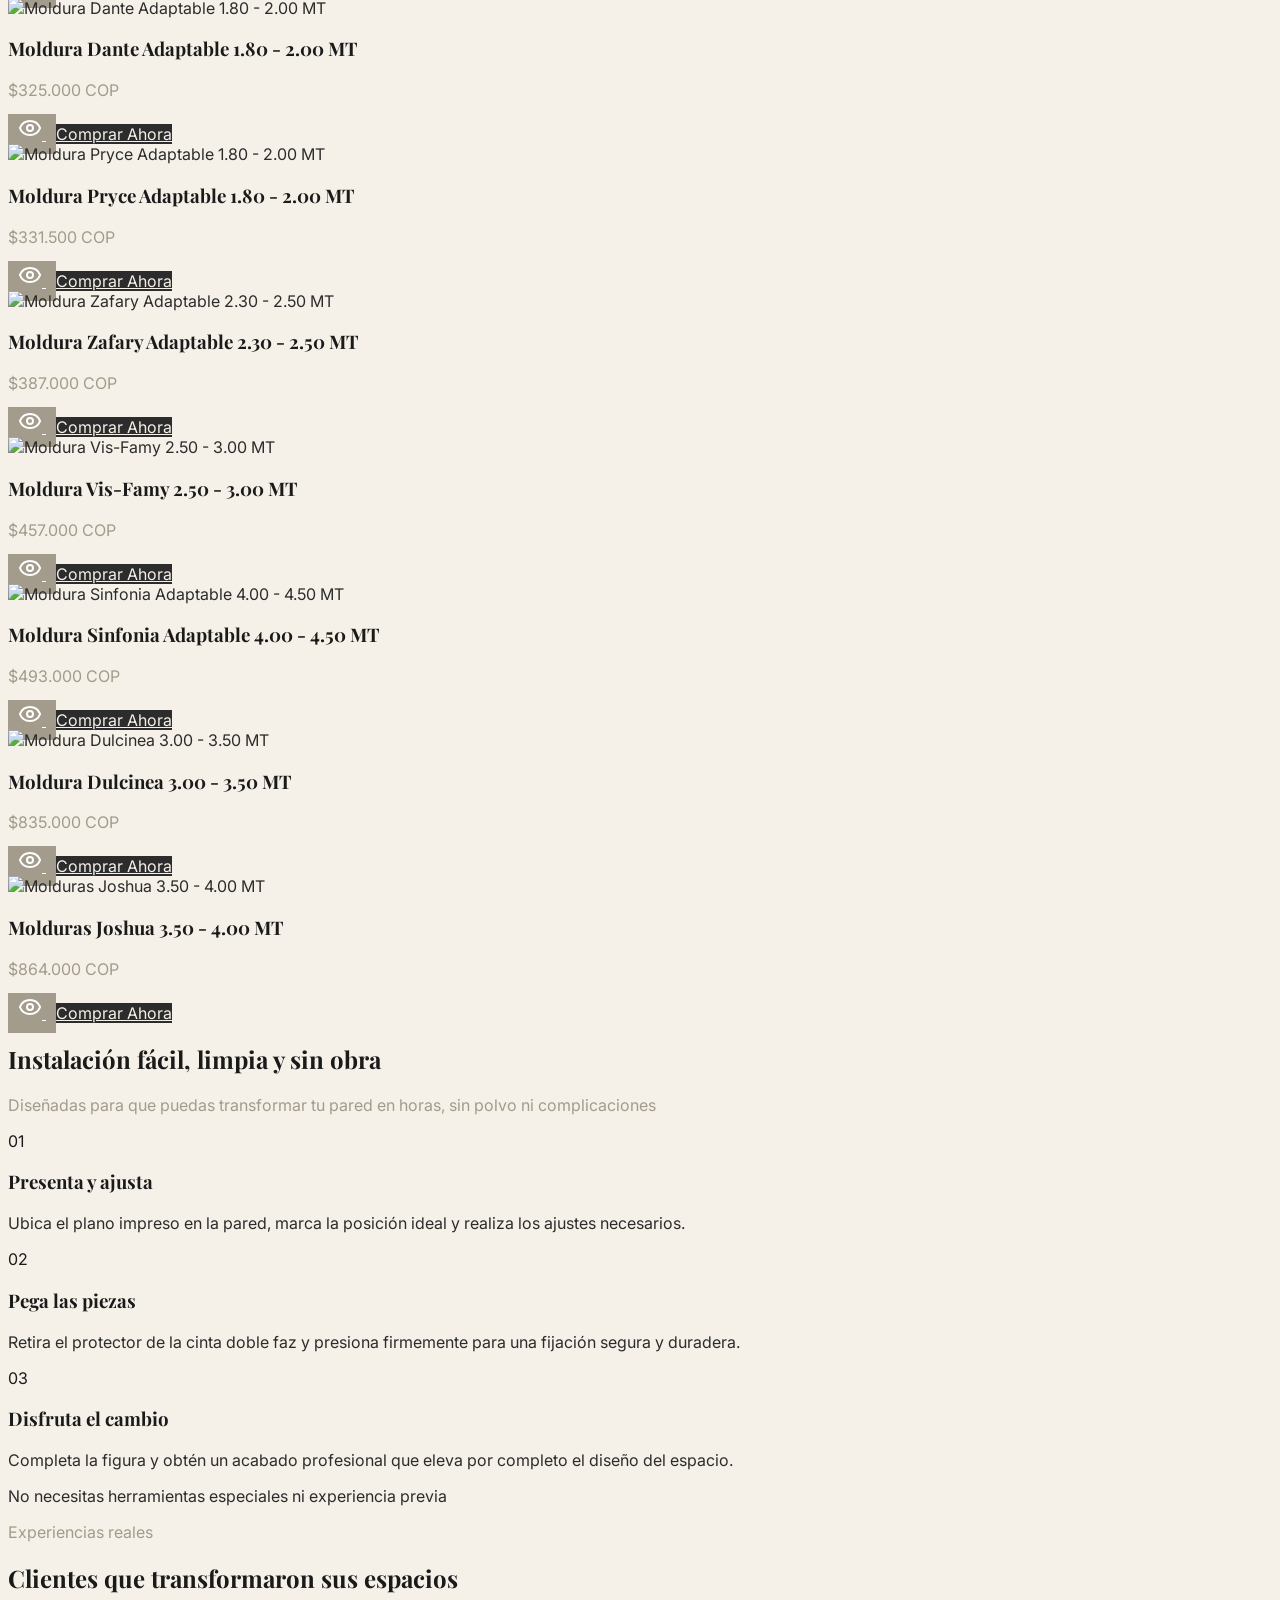
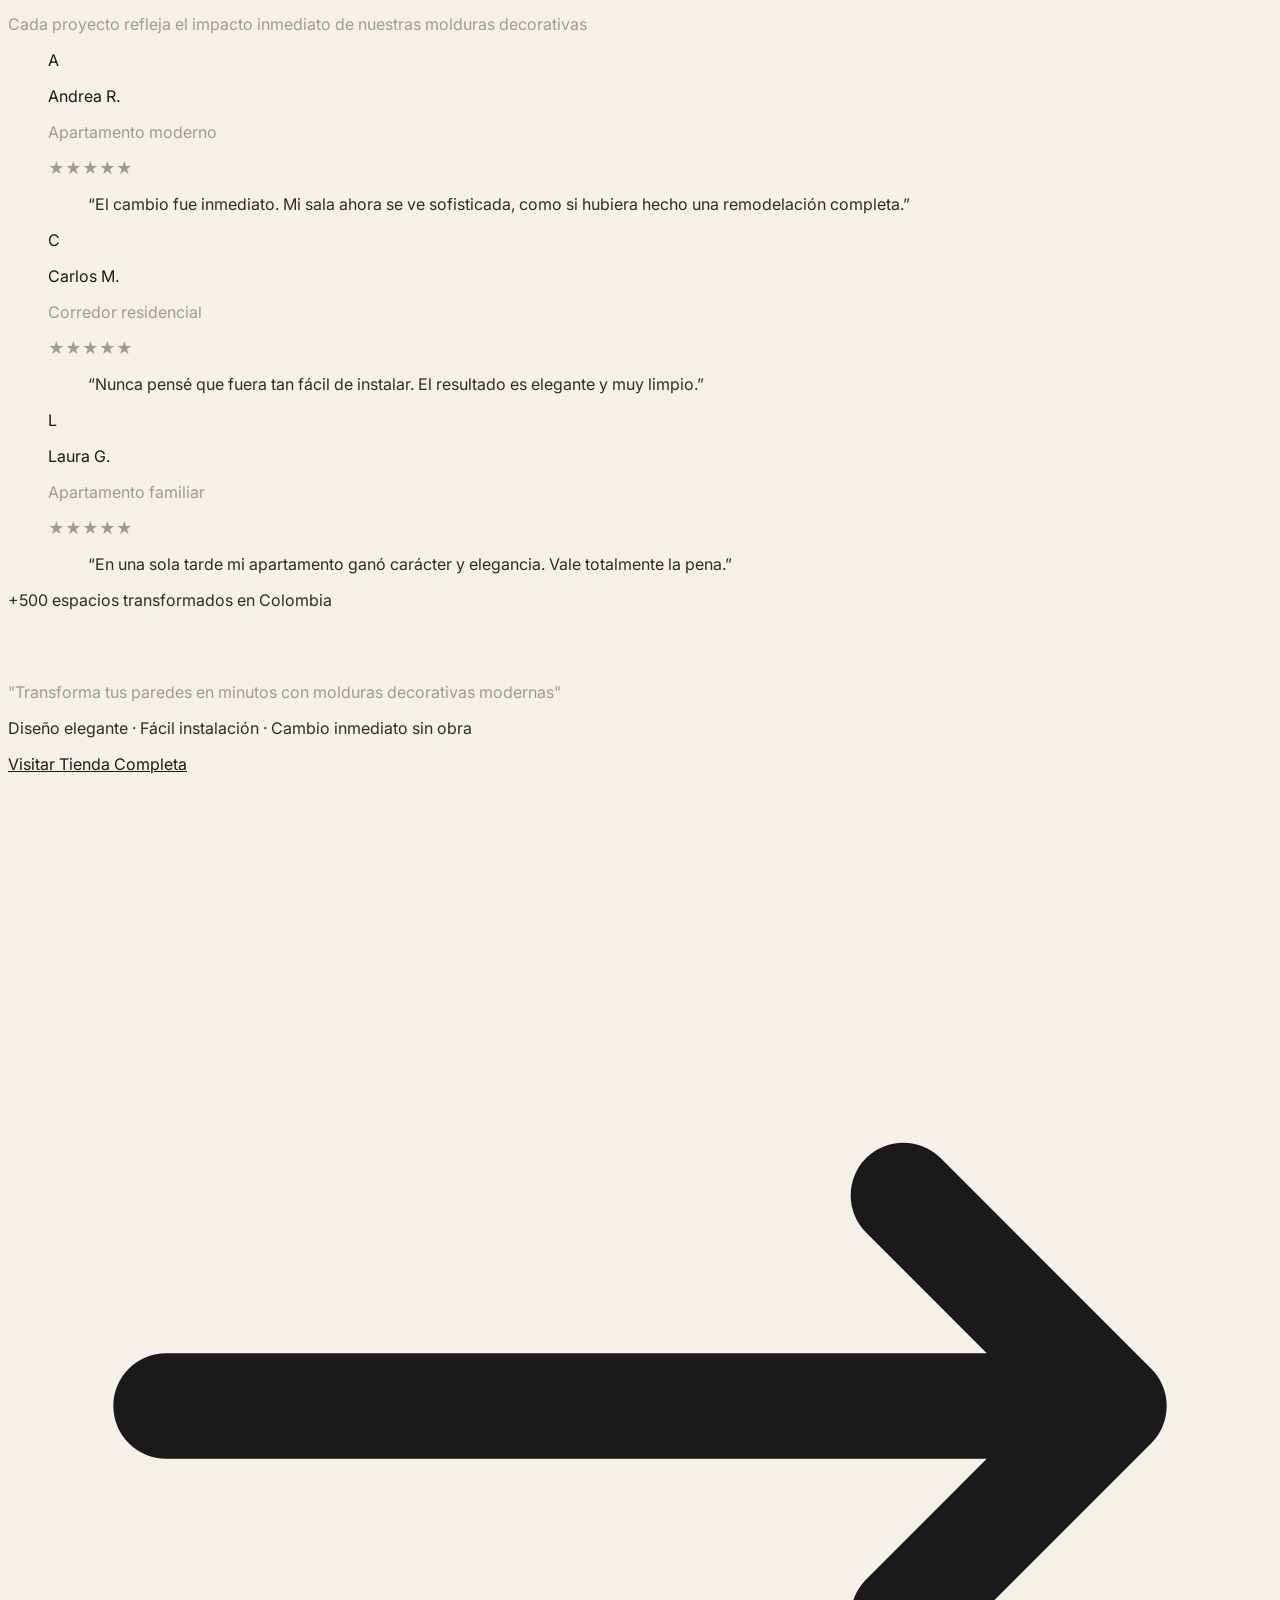
==== commit 0c19a884: "chore: update articles content" ====
--- a/index.html
+++ b/index.html
@@ -9,10 +9,8 @@
     <meta name="keywords"
         content="molduras decorativas, molduras premium, decoración de interiores, molduras clásicas, molduras modernas">
     <title>Molduras Premium | Casa Glamour - Elegancia en cada detalle</title>
-
     <!-- Tailwind CSS CDN -->
     <script src="https://cdn.tailwindcss.com"></script>
-
     <!-- Google Fonts - Playfair Display (Serif) & Inter (Sans) -->
     <link rel="preconnect" href="https://fonts.googleapis.com">
     <link rel="preconnect" href="https://fonts.gstatic.com" crossorigin>
@@ -24,211 +22,10 @@
     <script src="https://cdnjs.cloudflare.com/ajax/libs/gsap/3.12.5/gsap.min.js"></script>
     <script src="https://cdnjs.cloudflare.com/ajax/libs/gsap/3.12.5/ScrollTrigger.min.js"></script>
 
-    <style>
-        /* Custom Tailwind Configuration */
-        @tailwind base;
-        @tailwind components;
-        @tailwind utilities;
-
-        :root {
-            --color-bone: #F5F1E8;
-            --color-stone: #A39B8B;
-            --color-charcoal: #2C2C2C;
-            --color-matte-black: #1A1A1A;
-        }
-
-        body {
-            font-family: 'Inter', sans-serif;
-            background-color: var(--color-bone);
-            color: var(--color-charcoal);
-        }
-
-        h1,
-        h2,
-        h3 {
-            font-family: 'Playfair Display', serif;
-        }
-
-        /* Custom utilities */
-        .text-bone {
-            color: var(--color-bone);
-        }
-
-        .text-stone {
-            color: var(--color-stone);
-        }
-
-        .text-charcoal {
-            color: var(--color-charcoal);
-        }
-
-        .text-matte-black {
-            color: var(--color-matte-black);
-        }
-
-        .bg-bone {
-            background-color: var(--color-bone);
-        }
-
-        .bg-stone {
-            background-color: var(--color-stone);
-        }
-
-        .bg-charcoal {
-            background-color: var(--color-charcoal);
-        }
-
-        .bg-matte-black {
-            background-color: var(--color-matte-black);
-        }
-
-        /* Smooth scroll */
-        html {
-            scroll-behavior: smooth;
-        }
-
-        /* Product card hover effect preparation */
-        .product-card {
-            transition: transform 0.3s ease;
-        }
-
-        .product-card:hover {
-            transform: translateY(-4px);
-        }
-
-        /* Button hover preparation for GSAP */
-        .cta-button {
-            position: relative;
-            overflow: hidden;
-        }
-
-        .cta-button::before {
-            content: '';
-            position: absolute;
-            top: 0;
-            left: -100%;
-            width: 100%;
-            height: 100%;
-            background: rgba(255, 255, 255, 0.1);
-            transition: left 0.3s ease;
-        }
-
-        .cta-button:hover::before {
-            left: 100%;
-        }
-
-        .view-detail-button {
-            background-color: #A39B8B;
-            color: #fff;
-            padding: 10px;
-            cursor: pointer;
-            transition: all 0.3s ease;
-        }
-
-        .view-detail-button:hover {
-            background-color: #fff;
-            color: #A39B8B;
-        }
-
-        /* Before/After Image Comparison Slider */
-        .comparison-container {
-            position: relative;
-            overflow: hidden;
-            cursor: ew-resize;
-            user-select: none;
-            background-color: var(--color-bone);
-        }
-
-        .comparison-image {
-            display: block;
-            width: 100%;
-            height: 100%;
-            object-fit: contain;
-            object-position: center;
-            pointer-events: none;
-        }
-
-        .comparison-overlay {
-            position: absolute;
-            top: 0;
-            left: 0;
-            width: 50%;
-            height: 100%;
-            overflow: hidden;
-        }
-
-        .comparison-overlay .comparison-image {
-            width: 100vw;
-            max-width: 1152px;
-            height: 100%;
-            position: absolute;
-            left: 0;
-            top: 0;
-        }
-
-        .comparison-slider {
-            position: absolute;
-            top: 0;
-            left: 50%;
-            width: 4px;
-            height: 100%;
-            background: var(--color-matte-black);
-            transform: translateX(-50%);
-            cursor: ew-resize;
-            z-index: 10;
-        }
-
-        .comparison-slider::before {
-            content: '';
-            position: absolute;
-            top: 50%;
-            left: 50%;
-            transform: translate(-50%, -50%);
-            width: 48px;
-            height: 48px;
-            background: var(--color-matte-black);
-            border-radius: 50%;
-            box-shadow: 0 4px 12px rgba(0, 0, 0, 0.3);
-        }
-
-        .comparison-slider::after {
-            content: '⟷';
-            position: absolute;
-            top: 50%;
-            left: 50%;
-            transform: translate(-50%, -50%);
-            color: var(--color-bone);
-            font-size: 24px;
-            font-weight: bold;
-            z-index: 1;
-        }
-
-        .comparison-label {
-            position: absolute;
-            top: 20px;
-            padding: 8px 16px;
-            background: rgba(0, 0, 0, 0.7);
-            color: white;
-            font-size: 14px;
-            font-weight: 600;
-            text-transform: uppercase;
-            letter-spacing: 1px;
-            border-radius: 4px;
-            z-index: 5;
-        }
-
-        .comparison-label.before {
-            left: 20px;
-        }
-
-        .comparison-label.after {
-            right: 20px;
-        }
-    </style>
+    <link rel="stylesheet" href="styles.css">
 </head>
 
 <body class="antialiased">
-
     <!-- Hero Section -->
     <section id="hero"
         class="min-h-screen flex items-center justify-center px-4 py-12 md:py-20 relative overflow-hidden">
@@ -320,8 +117,6 @@
             </div>
         </div>
     </section>
-
-
 
     <!-- Before/After Comparison Section -->
     <section id="antes-despues" class="py-16 md:py-24 px-4 bg-gradient-to-b from-white to-bone">
@@ -366,7 +161,6 @@
         </div>
     </section>
 
-
     <!-- Benefits Section -->
     <section id="beneficios" class="py-16 md:py-20 px-4 bg-white">
         <div class="max-w-7xl mx-auto">
@@ -470,7 +264,7 @@
             <div class="grid grid-cols-2 md:grid-cols-3 lg:grid-cols-3 gap-4 md:gap-10">
                 <article class="product-card bg-white rounded-sm overflow-hidden shadow-lg opacity-0">
                     <div class="aspect-square overflow-hidden bg-stone/10">
-                        <img src="https://dcdn-us.mitiendanube.com/stores/006/600/945/products/genai_image_82060b23279842299733f250e6d04f7e_1767904539_00001-8c5f3045ed4ee861d517679112095112-480-0.webp"
+                        <img src="https://dcdn-us.mitiendanube.com/stores/006/600/945/products/product_317203588_3-2a3f4ec7f66b85dc7117741181824073-1024-1024.webp"
                             alt="Moldura Portobella Adaptable 1.20 - 1.30 MT"
                             class="w-full h-full object-cover hover:scale-105 transition-transform duration-500">
                     </div>
@@ -503,7 +297,7 @@
                 </article>
                 <article class="product-card bg-white rounded-sm overflow-hidden shadow-lg opacity-0">
                     <div class="aspect-square overflow-hidden bg-stone/10">
-                        <img src="https://dcdn-us.mitiendanube.com/stores/006/600/945/products/gemini_generated_image_2acdw52acdw52acd-be8d5ed6134dd566d017691877854724-480-0.webp"
+                        <img src="https://dcdn-us.mitiendanube.com/stores/006/600/945/products/product_320334402_1-e7b42195b594166d2017741182829094-1024-1024.webp"
                             alt="Moldura Eco 78cm x 78cm"
                             class="w-full h-full object-cover hover:scale-105 transition-transform duration-500">
                     </div>
@@ -536,7 +330,39 @@
                 </article>
                 <article class="product-card bg-white rounded-sm overflow-hidden shadow-lg opacity-0">
                     <div class="aspect-square overflow-hidden bg-stone/10">
-                        <img src="https://dcdn-us.mitiendanube.com/stores/006/600/945/products/genai_image_7b2135b53d564b039344e581e60aedf1_1767921769_00001-878246e1b27d86b5d717679225659521-480-0.webp"
+                        <img src="https://dcdn-us.mitiendanube.com/stores/006/600/945/products/product_320926298_1-2eef25640cdaa88a0d17741183081956-1024-1024.webp"
+                            alt="MOLDURA FIORY  "
+                            class="w-full h-full object-cover hover:scale-105 transition-transform duration-500">
+                    </div>
+                    <div class="p-6 md:p-8">
+                        <h3 class="text-md md:text-lg font-semibold text-matte-black mb-2 leading-tight">
+                            MOLDURA FIORY
+                        </h3>
+                        <p class="text-sm md:text-2xl font-bold text-stone mb-4">
+                            $273.000 COP
+                        </p>
+
+                        <div class="flex flex-col md:flex-row gap-2">
+                            <a href="https://casaglamour.shop/productos/producto-de-prueba-1g5k6/" target="_blank"
+                                class="view-detail-button flex items-center justify-center">
+                                <svg xmlns="http://www.w3.org/2000/svg" width="24" height="24" viewBox="0 0 24 24"
+                                    fill="none" stroke="currentColor" stroke-width="2" stroke-linecap="round"
+                                    stroke-linejoin="round">
+                                    <path
+                                        d="M2.062 12.348a1 1 0 0 1 0-.696 10.75 10.75 0 0 1 19.876 0 1 1 0 0 1 0 .696 10.75 10.75 0 0 1-19.876 0" />
+                                    <circle cx="12" cy="12" r="3" />
+                                </svg>
+                            </a>
+                            <a href="https://casaglamour.shop/productos/producto-de-prueba-1g5k6/" target="_blank"
+                                class="buy-button text-sm md:text-base inline-block w-full text-center bg-charcoal text-bone px-6 py-3 font-medium uppercase tracking-wide hover:bg-matte-black transition-all duration-300">
+                                Comprar Ahora
+                            </a>
+                        </div>
+                    </div>
+                </article>
+                <article class="product-card bg-white rounded-sm overflow-hidden shadow-lg opacity-0">
+                    <div class="aspect-square overflow-hidden bg-stone/10">
+                        <img src="https://dcdn-us.mitiendanube.com/stores/006/600/945/products/product_317235119_1-10aedf56c846b74adb17741181954450-1024-1024.webp"
                             alt="Moldura Palazo Adaptable 90cm - 1.00 MT"
                             class="w-full h-full object-cover hover:scale-105 transition-transform duration-500">
                     </div>
@@ -569,7 +395,7 @@
                 </article>
                 <article class="product-card bg-white rounded-sm overflow-hidden shadow-lg opacity-0">
                     <div class="aspect-square overflow-hidden bg-stone/10">
-                        <img src="https://dcdn-us.mitiendanube.com/stores/006/600/945/products/gemini_generated_image_hybiy1hybiy1hybi-03d060a1f4bc38c60917691489411225-480-0.webp"
+                        <img src="https://dcdn-us.mitiendanube.com/stores/006/600/945/products/product_320321577_2-508f9c0cc9b3e58c2517741182709177-1024-1024.webp"
                             alt="Moldura Dante Adaptable 1.80 - 2.00 MT"
                             class="w-full h-full object-cover hover:scale-105 transition-transform duration-500">
                     </div>
@@ -602,7 +428,7 @@
                 </article>
                 <article class="product-card bg-white rounded-sm overflow-hidden shadow-lg opacity-0">
                     <div class="aspect-square overflow-hidden bg-stone/10">
-                        <img src="https://dcdn-us.mitiendanube.com/stores/006/600/945/products/genai_image_e36561b3331141cd8134264d0aee0f13_1767914539_00001-1-82b7af5eceac6ca01317684145478380-480-0.webp"
+                        <img src="https://dcdn-us.mitiendanube.com/stores/006/600/945/products/genai_image_e36561b3331141cd8134264d0aee0f13_1767914539_00001-1-c4a8a60b5085eca1de17748073225929-1024-1024.webp"
                             alt="Moldura Pryce Adaptable 1.80 - 2.00 MT"
                             class="w-full h-full object-cover hover:scale-105 transition-transform duration-500">
                     </div>
@@ -668,7 +494,7 @@
                 </article>
                 <article class="product-card bg-white rounded-sm overflow-hidden shadow-lg opacity-0">
                     <div class="aspect-square overflow-hidden bg-stone/10">
-                        <img src="https://dcdn-us.mitiendanube.com/stores/006/600/945/products/gemini_generated_image_thnwtethnwtethnw-1-dbaf7148d3b6082baf17691896825103-480-0.webp"
+                        <img src="https://dcdn-us.mitiendanube.com/stores/006/600/945/products/product_320345405_4-2fe4889a6e9120cbb517741183033033-1024-1024.webp"
                             alt="Moldura Vis-Famy 2.50 - 3.00 MT"
                             class="w-full h-full object-cover hover:scale-105 transition-transform duration-500">
                     </div>
@@ -701,7 +527,7 @@
                 </article>
                 <article class="product-card bg-white rounded-sm overflow-hidden shadow-lg opacity-0">
                     <div class="aspect-square overflow-hidden bg-stone/10">
-                        <img src="https://dcdn-us.mitiendanube.com/stores/006/600/945/products/5tyjvnrnb5rmy0cvv8gsa05mnr-7cfb105d0d1ebc204c17688911957663-480-0.webp"
+                        <img src="https://dcdn-us.mitiendanube.com/stores/006/600/945/products/product_318483547_1-022546c532a2a2e99817741182449082-1024-1024.webp"
                             alt="Moldura Sinfonia Adaptable 4.00 - 4.50 MT"
                             class="w-full h-full object-cover hover:scale-105 transition-transform duration-500">
                     </div>
@@ -734,7 +560,7 @@
                 </article>
                 <article class="product-card bg-white rounded-sm overflow-hidden shadow-lg opacity-0">
                     <div class="aspect-square overflow-hidden bg-stone/10">
-                        <img src="https://dcdn-us.mitiendanube.com/stores/006/600/945/products/gemini_generated_image_sitv51sitv51sitv-397d82d8be7e4681c717691460721986-480-0.webp"
+                        <img src="https://dcdn-us.mitiendanube.com/stores/006/600/945/products/product_320249011_2-445b7cc8552000bd7217741182588236-1024-1024.webp"
                             alt="Moldura Dulcinea 3.00 - 3.50 MT"
                             class="w-full h-full object-cover hover:scale-105 transition-transform duration-500">
                     </div>
@@ -767,7 +593,7 @@
                 </article>
                 <article class="product-card bg-white rounded-sm overflow-hidden shadow-lg opacity-0">
                     <div class="aspect-square overflow-hidden bg-stone/10">
-                        <img src="https://dcdn-us.mitiendanube.com/stores/006/600/945/products/chatgpt-image-jan-20-2026-01_29_51-am-cd8cc6f857a1762e8617688906213588-480-0.webp"
+                        <img src="https://dcdn-us.mitiendanube.com/stores/006/600/945/products/product_318456269_1-6548f7e1325ff1aab017741182339600-1024-1024.webp"
                             alt="Molduras Joshua 3.50 - 4.00 MT"
                             class="w-full h-full object-cover hover:scale-105 transition-transform duration-500">
                     </div>
@@ -879,7 +705,6 @@
 
         </div>
     </section>
-
 
     <section class="py-28 px-4 bg-gradient-to-b from-white to-bone">
         <div class="max-w-7xl mx-auto">
@@ -969,8 +794,6 @@
 
         </div>
     </section>
-
-
 
     <!-- CTA Banner Section -->
     <section class="pb-40 px-4 bg-gradient-to-br from-charcoal via-matte-black to-charcoal relative overflow-hidden">
@@ -1270,23 +1093,33 @@
             if (!productUrl) return;
 
             // Extraer el ID del producto de la URL
-            // Las URLs tienen formato: /productos/nombre-producto-ID/
             const urlParts = productUrl.split('/');
-            const productSlug = urlParts[urlParts.length - 2]; // Obtiene 'nombre-producto-ID'
-
-            // Mapeo de slugs a IDs de producto (basado en tus productos)
+            const productSlug = urlParts[urlParts.length - 2] || urlParts[urlParts.length - 1];
+
+            // Mapeo detallado de slugs a IDs de variante (add_to_cart)
             const productIds = {
-                'molduras-pared-de-3-50-y-4-00-mt-de-ancho-7p11e': '318483547',
-                'moldura-adaptable-pared-de-4-00-a-4-50-1vpce': '318483548',
-                'moldura-adatable-a-pared-de-1-80-y-2-00-hym38': '318483549',
-                'moldura-adaptable-pared-de-1-20-y-1-30-de-ancho-4y0ct': '318483550',
-                'moldura-adaptable-pared-de-90-cm-y-1-00-mt-de-ancho-yhesq': '318483551',
-                'moldura-adaptable-a-pared-de-2-30-y-2-50-de-ancho-m2ll4': '318483552'
+                'moldura-portobella-adaptable-pared-de-1-20-y-1-30-de-ancho-1b1pr': '317203588',
+                'moldura-eco-medida-de-78-x-78-lopca': '320334402',
+                'moldura-palazo-adaptable-pared-de-90-cm-y-1-00-mt-de-ancho-1sl49': '317235119',
+                'moldura-dante-1-80de-ancho-a-2-00-mt-de-ancho-x-2-40-altura-adaptable-1yjkq': '320321577',
+                'moldura-pryce-adatable-a-pared-de-1-80-y-2-00-gl721': '318417884',
+                'moldura-zafary-adaptable-a-pared-de-2-30-y-2-50-de-ancho-6ijd1': '317242500',
+                'moldura-vis-famy-pared-de-2-50-mt-de-ancho-a-3-00-mt-de-ancho-10x9e': '320345405',
+                'moldura-sinfonia-adaptable-pared-de-4-00-a-4-50-e5fa0': '318483547',
+                'moldura-dulcinea-3-00-mt-a-3-50-mt-de-ancho-uxp51': '320249011',
+                'molduras-joshua-pared-de-3-50-y-4-00-mt-de-ancho-2s12s': '318456269',
+                'producto-de-prueba-1g5k6': '320926298',
             };
 
-            const productId = productIds[productSlug] || '318483547'; // Default al primer producto
-
-            // Crear formulario para POST
+            const productId = productIds[productSlug];
+
+            if (!productId) {
+                // Si no hay ID mapeado, simplemente navegamos a la URL del producto
+                window.location.href = productUrl;
+                return;
+            }
+
+            // Crear formulario para POST (simula añadir al carrito e ir a comprar)
             const form = document.createElement('form');
             form.method = 'POST';
             form.action = 'https://casaglamour.shop/comprar/';
@@ -1323,7 +1156,5 @@
             });
         });
     </script>
-
 </body>
-
 </html>
--- a/styles.css
+++ b/styles.css
@@ -0,0 +1,199 @@
+ /* Custom Tailwind Configuration */
+ @tailwind base;
+ @tailwind components;
+ @tailwind utilities;
+
+ :root {
+     --color-bone: #F5F1E8;
+     --color-stone: #A39B8B;
+     --color-charcoal: #2C2C2C;
+     --color-matte-black: #1A1A1A;
+ }
+
+ body {
+     font-family: 'Inter', sans-serif;
+     background-color: var(--color-bone);
+     color: var(--color-charcoal);
+ }
+
+ h1,
+ h2,
+ h3 {
+     font-family: 'Playfair Display', serif;
+ }
+
+ /* Custom utilities */
+ .text-bone {
+     color: var(--color-bone);
+ }
+
+ .text-stone {
+     color: var(--color-stone);
+ }
+
+ .text-charcoal {
+     color: var(--color-charcoal);
+ }
+
+ .text-matte-black {
+     color: var(--color-matte-black);
+ }
+
+ .bg-bone {
+     background-color: var(--color-bone);
+ }
+
+ .bg-stone {
+     background-color: var(--color-stone);
+ }
+
+ .bg-charcoal {
+     background-color: var(--color-charcoal);
+ }
+
+ .bg-matte-black {
+     background-color: var(--color-matte-black);
+ }
+
+ /* Smooth scroll */
+ html {
+     scroll-behavior: smooth;
+ }
+
+ /* Product card hover effect preparation */
+ .product-card {
+     transition: transform 0.3s ease;
+ }
+
+ .product-card:hover {
+     transform: translateY(-4px);
+ }
+
+ /* Button hover preparation for GSAP */
+ .cta-button {
+     position: relative;
+     overflow: hidden;
+ }
+
+ .cta-button::before {
+     content: '';
+     position: absolute;
+     top: 0;
+     left: -100%;
+     width: 100%;
+     height: 100%;
+     background: rgba(255, 255, 255, 0.1);
+     transition: left 0.3s ease;
+ }
+
+ .cta-button:hover::before {
+     left: 100%;
+ }
+
+ .view-detail-button {
+     background-color: #A39B8B;
+     color: #fff;
+     padding: 10px;
+     cursor: pointer;
+     transition: all 0.3s ease;
+ }
+
+ .view-detail-button:hover {
+     background-color: #fff;
+     color: #A39B8B;
+ }
+
+ /* Before/After Image Comparison Slider */
+ .comparison-container {
+     position: relative;
+     overflow: hidden;
+     cursor: ew-resize;
+     user-select: none;
+     background-color: var(--color-bone);
+ }
+
+ .comparison-image {
+     display: block;
+     width: 100%;
+     height: 100%;
+     object-fit: contain;
+     object-position: center;
+     pointer-events: none;
+ }
+
+ .comparison-overlay {
+     position: absolute;
+     top: 0;
+     left: 0;
+     width: 50%;
+     height: 100%;
+     overflow: hidden;
+ }
+
+ .comparison-overlay .comparison-image {
+     width: 100vw;
+     max-width: 1152px;
+     height: 100%;
+     position: absolute;
+     left: 0;
+     top: 0;
+ }
+
+ .comparison-slider {
+     position: absolute;
+     top: 0;
+     left: 50%;
+     width: 4px;
+     height: 100%;
+     background: var(--color-matte-black);
+     transform: translateX(-50%);
+     cursor: ew-resize;
+     z-index: 10;
+ }
+
+ .comparison-slider::before {
+     content: '';
+     position: absolute;
+     top: 50%;
+     left: 50%;
+     transform: translate(-50%, -50%);
+     width: 48px;
+     height: 48px;
+     background: var(--color-matte-black);
+     border-radius: 50%;
+     box-shadow: 0 4px 12px rgba(0, 0, 0, 0.3);
+ }
+
+ .comparison-slider::after {
+     content: '⟷';
+     position: absolute;
+     top: 50%;
+     left: 50%;
+     transform: translate(-50%, -50%);
+     color: var(--color-bone);
+     font-size: 24px;
+     font-weight: bold;
+     z-index: 1;
+ }
+
+ .comparison-label {
+     position: absolute;
+     top: 20px;
+     padding: 8px 16px;
+     background: rgba(0, 0, 0, 0.7);
+     color: white;
+     font-size: 14px;
+     font-weight: 600;
+     text-transform: uppercase;
+     letter-spacing: 1px;
+     border-radius: 4px;
+     z-index: 5;
+ }
+
+ .comparison-label.before {
+     left: 20px;
+ }
+
+ .comparison-label.after {
+     right: 20px;
+ }
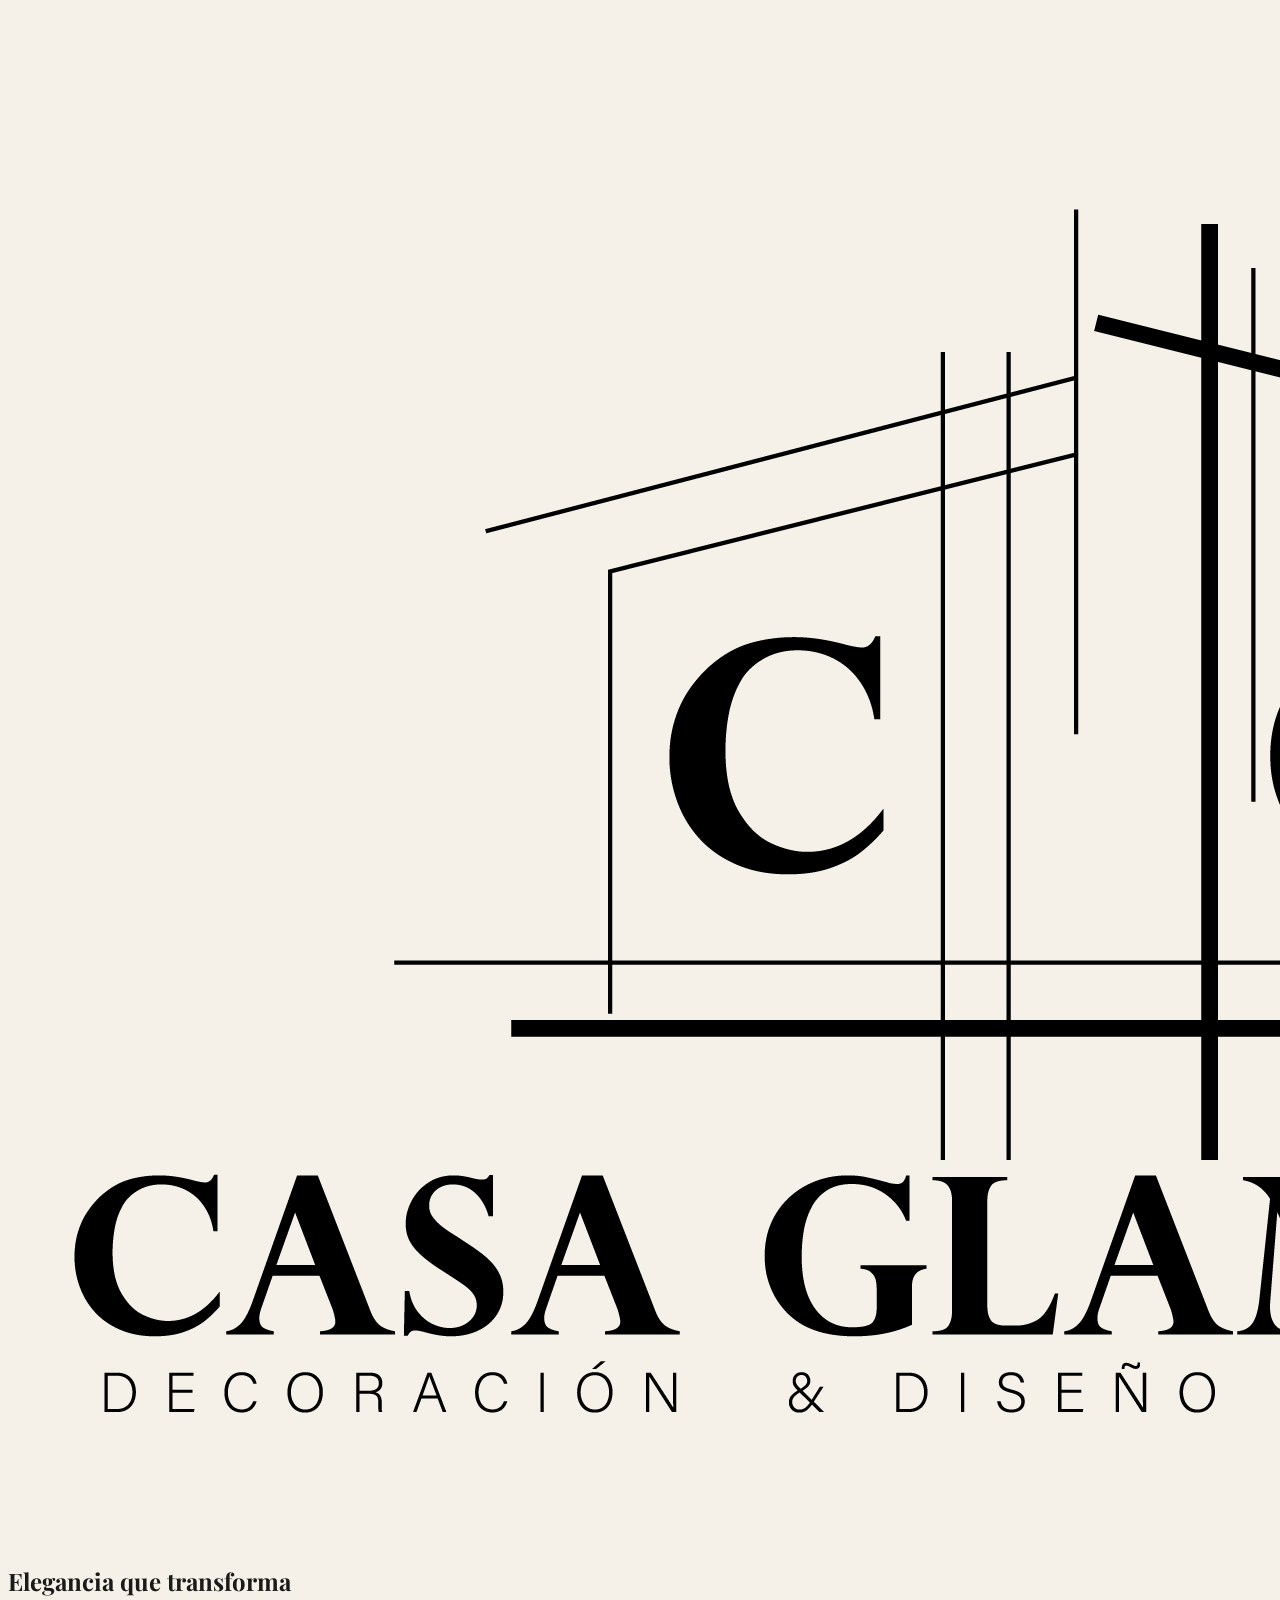
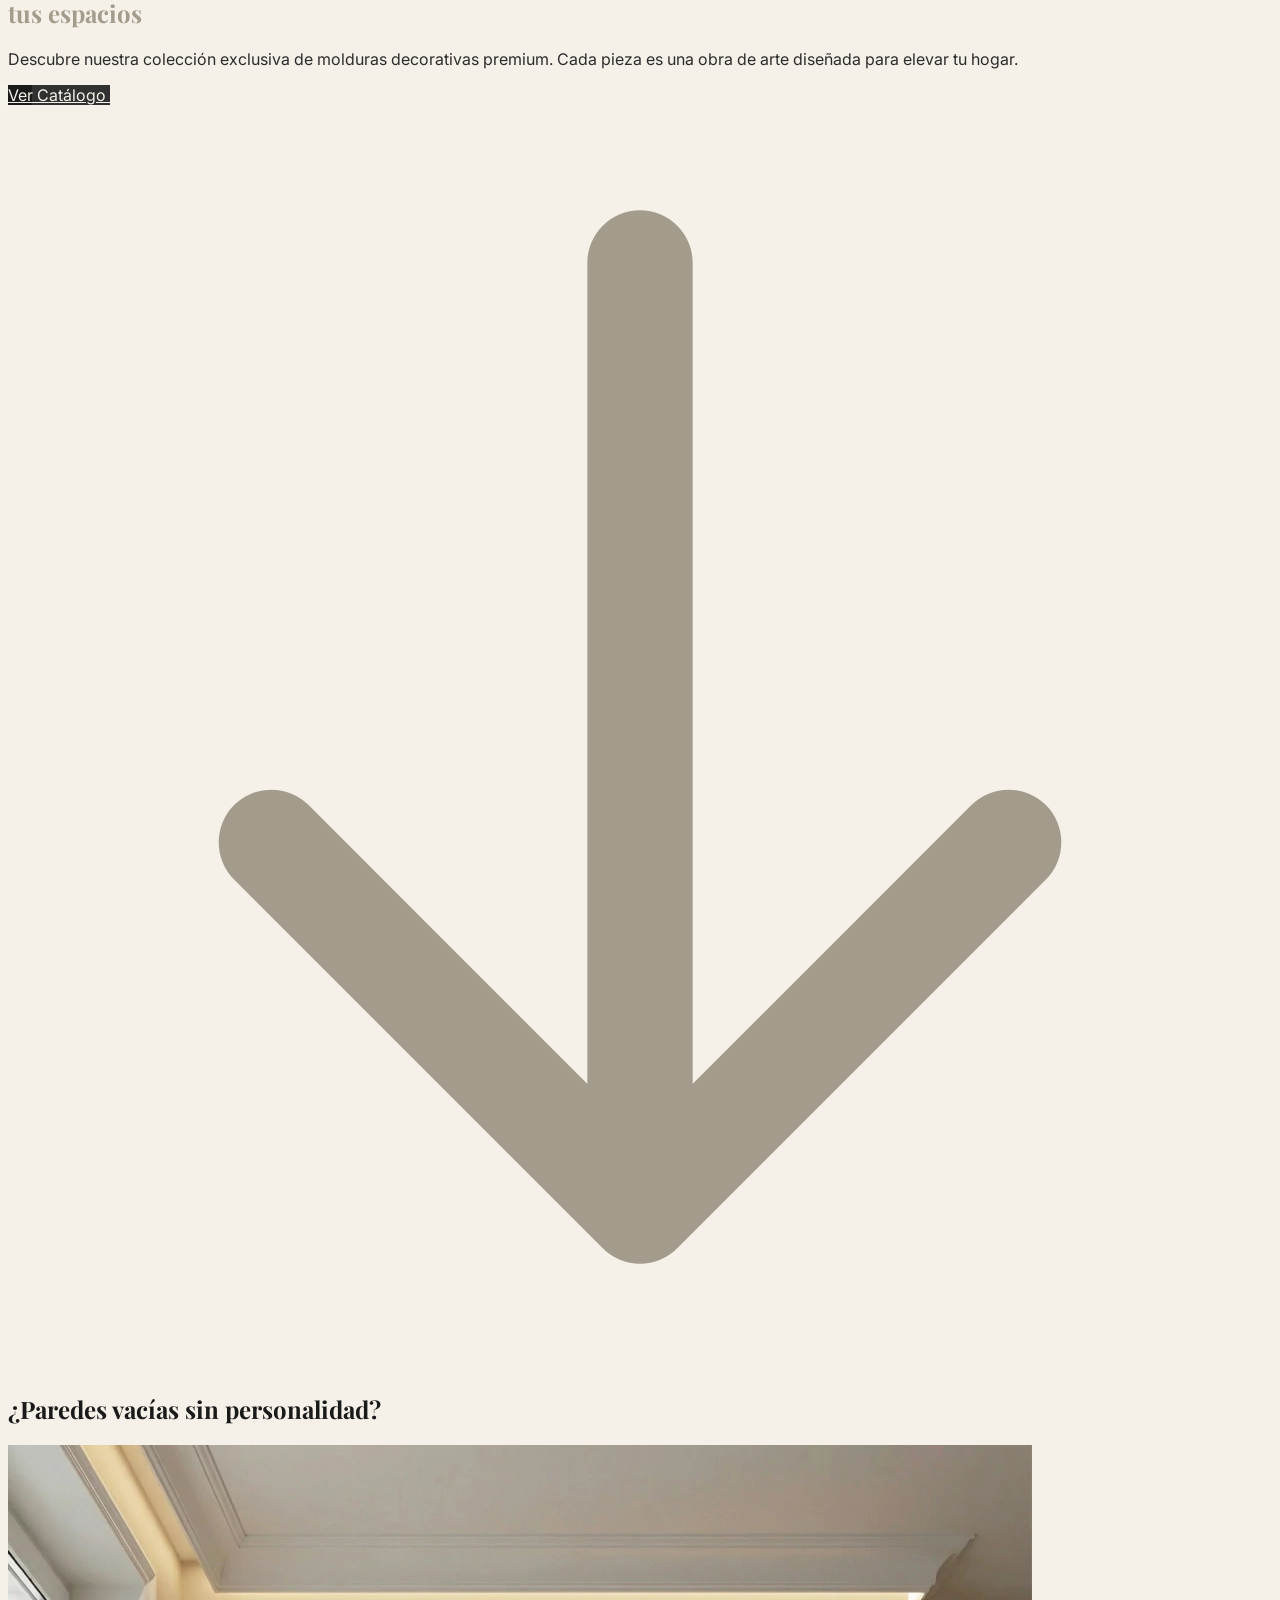
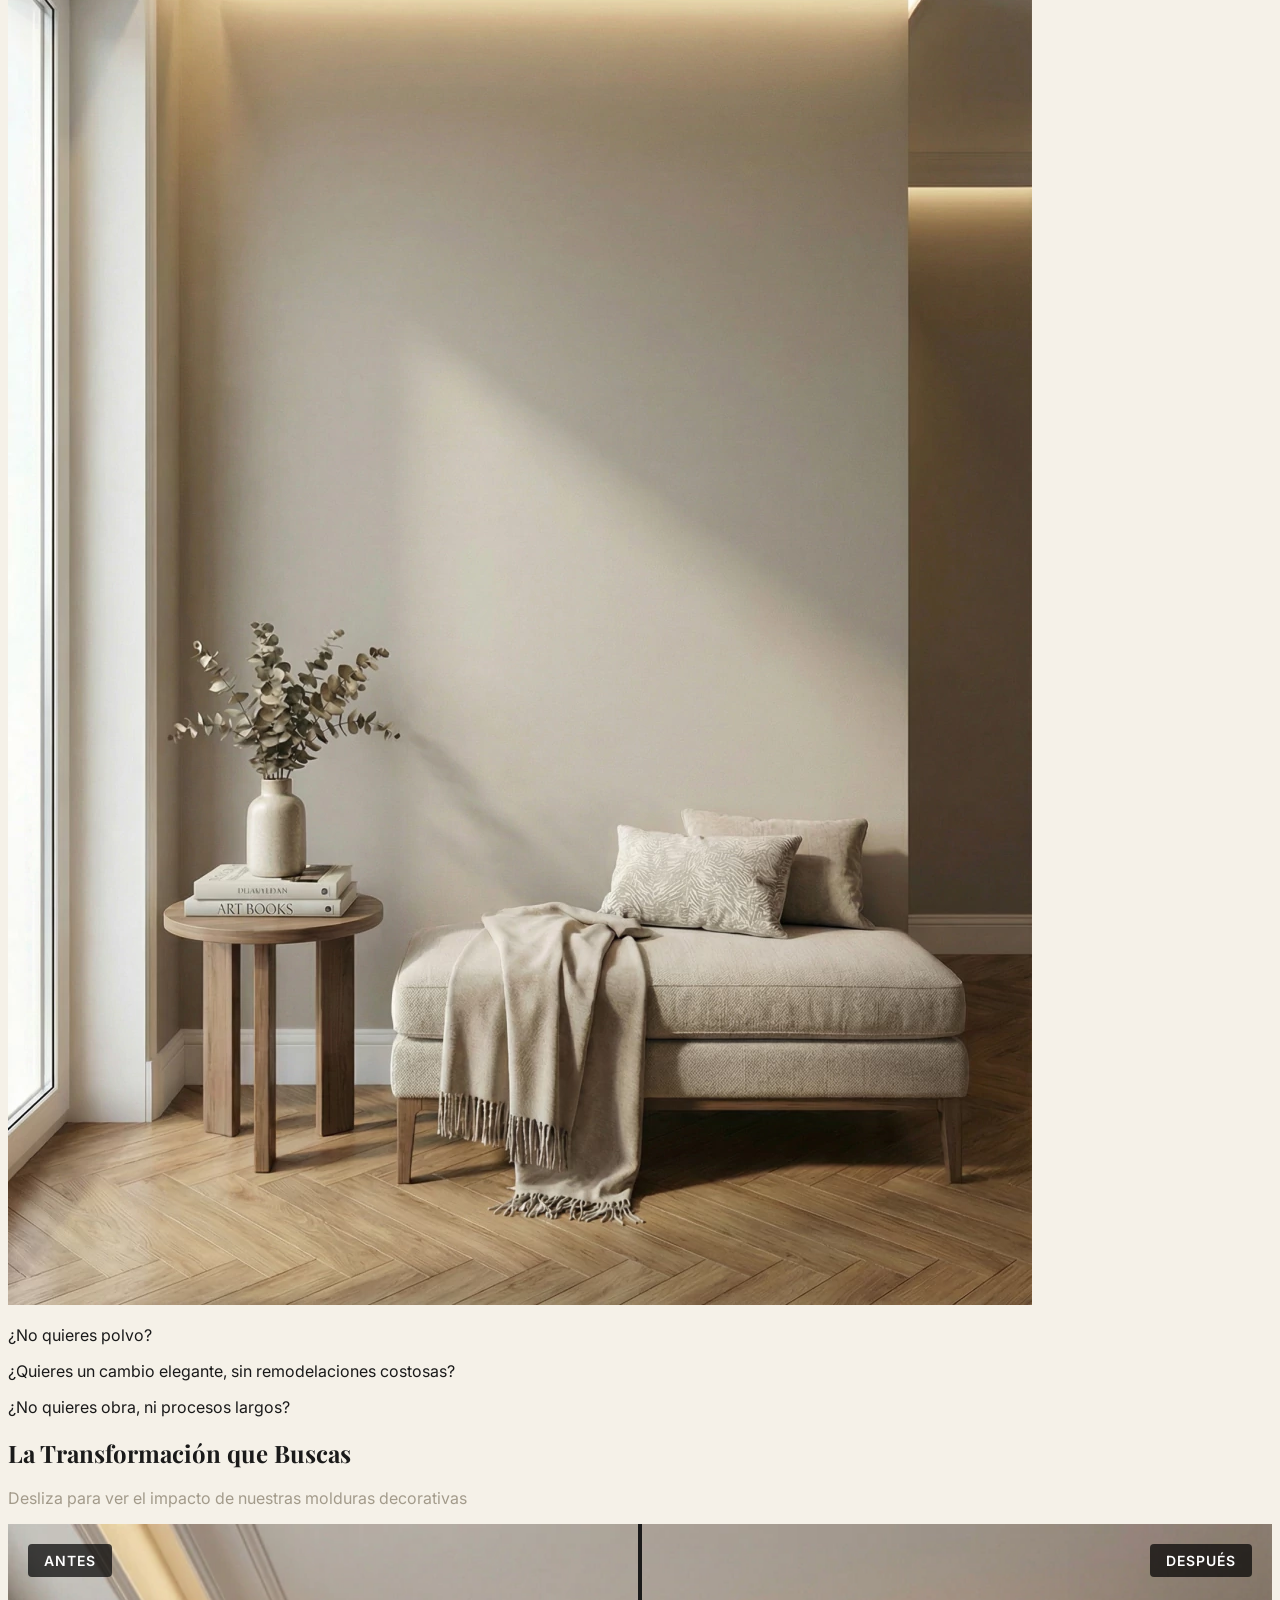
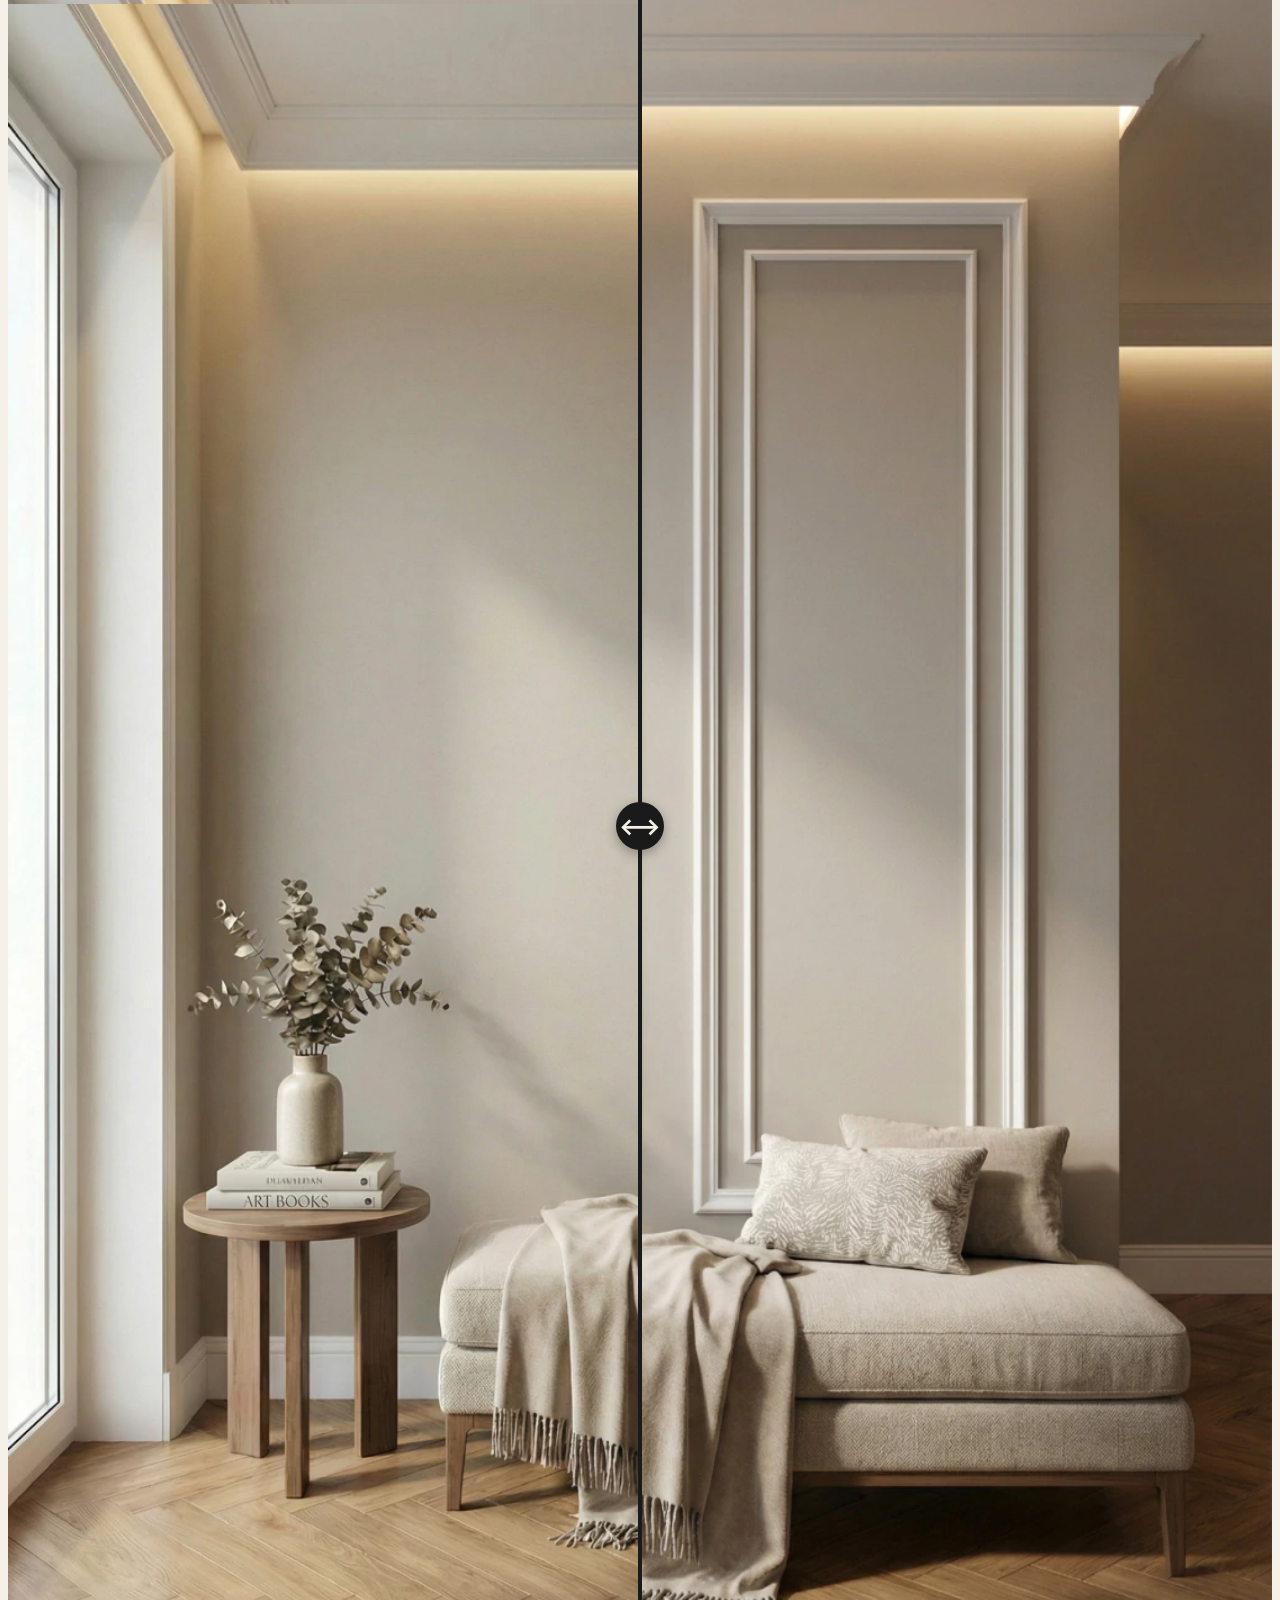
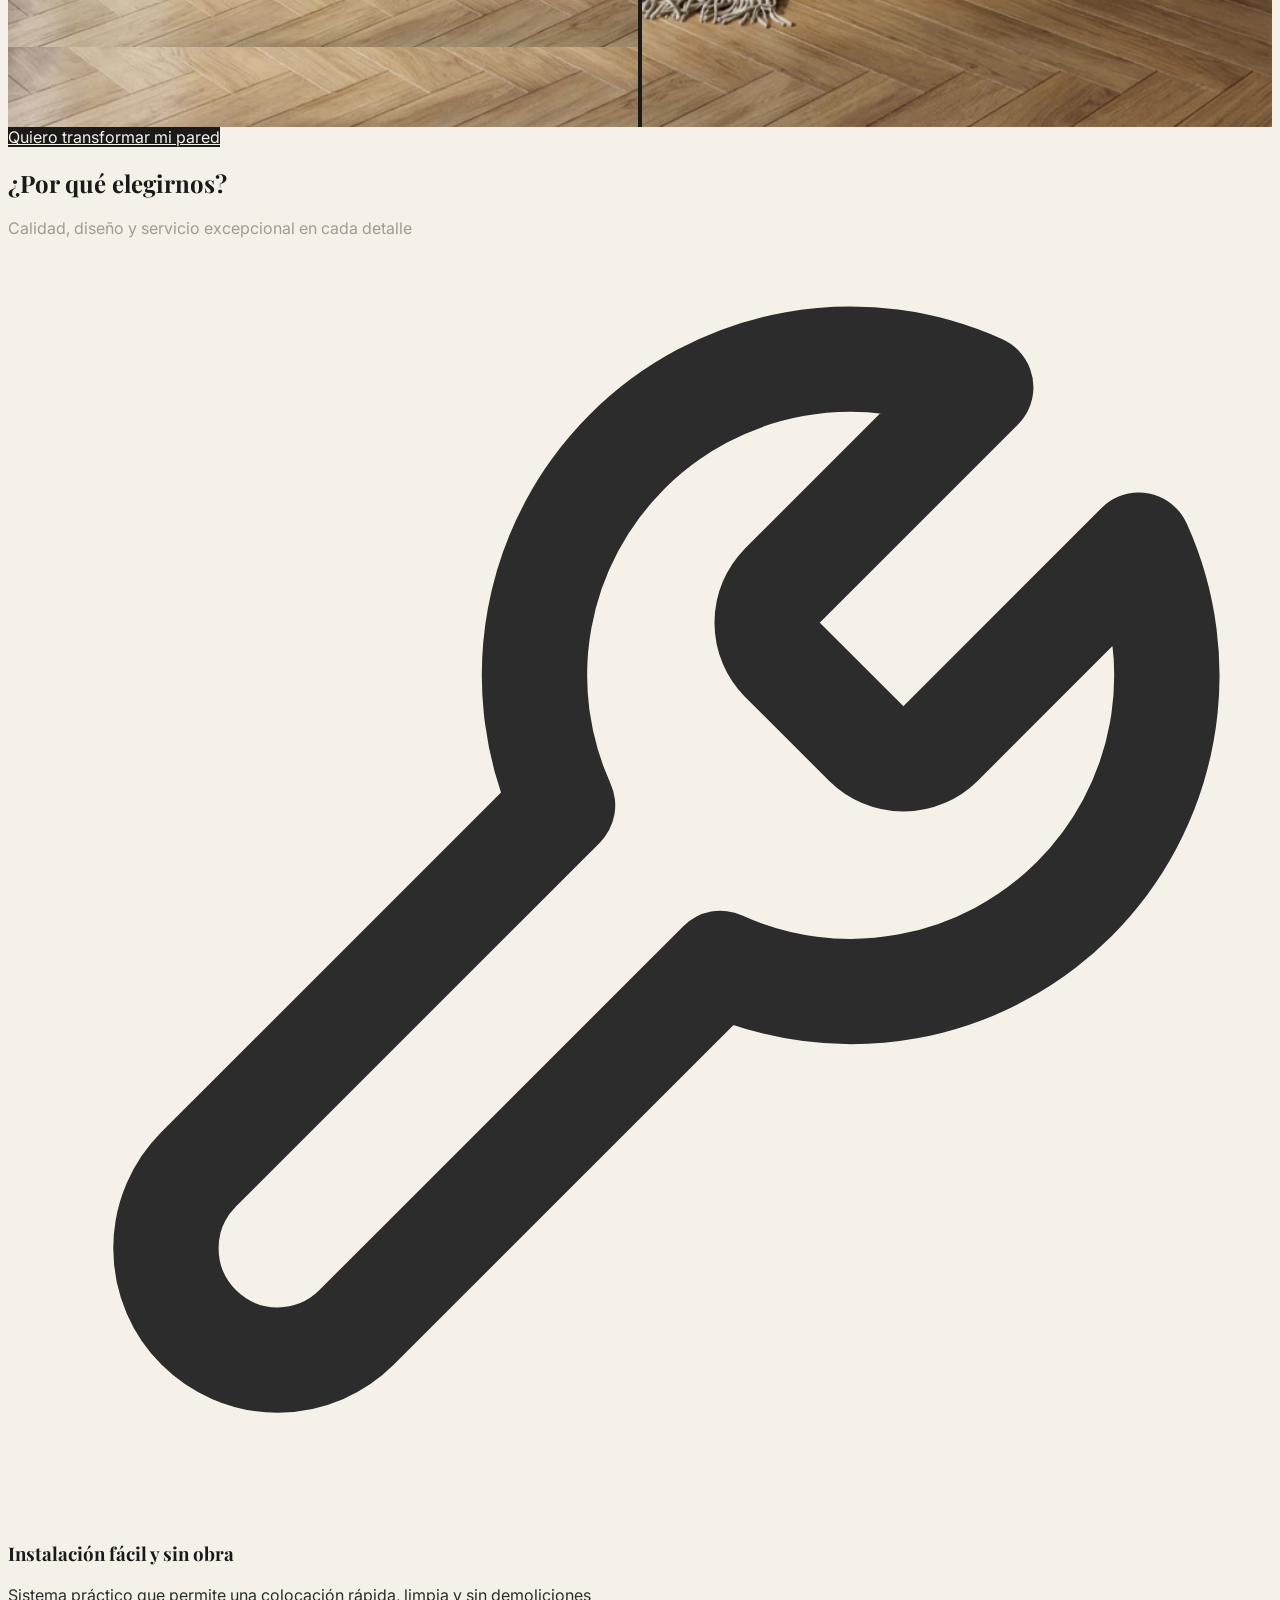
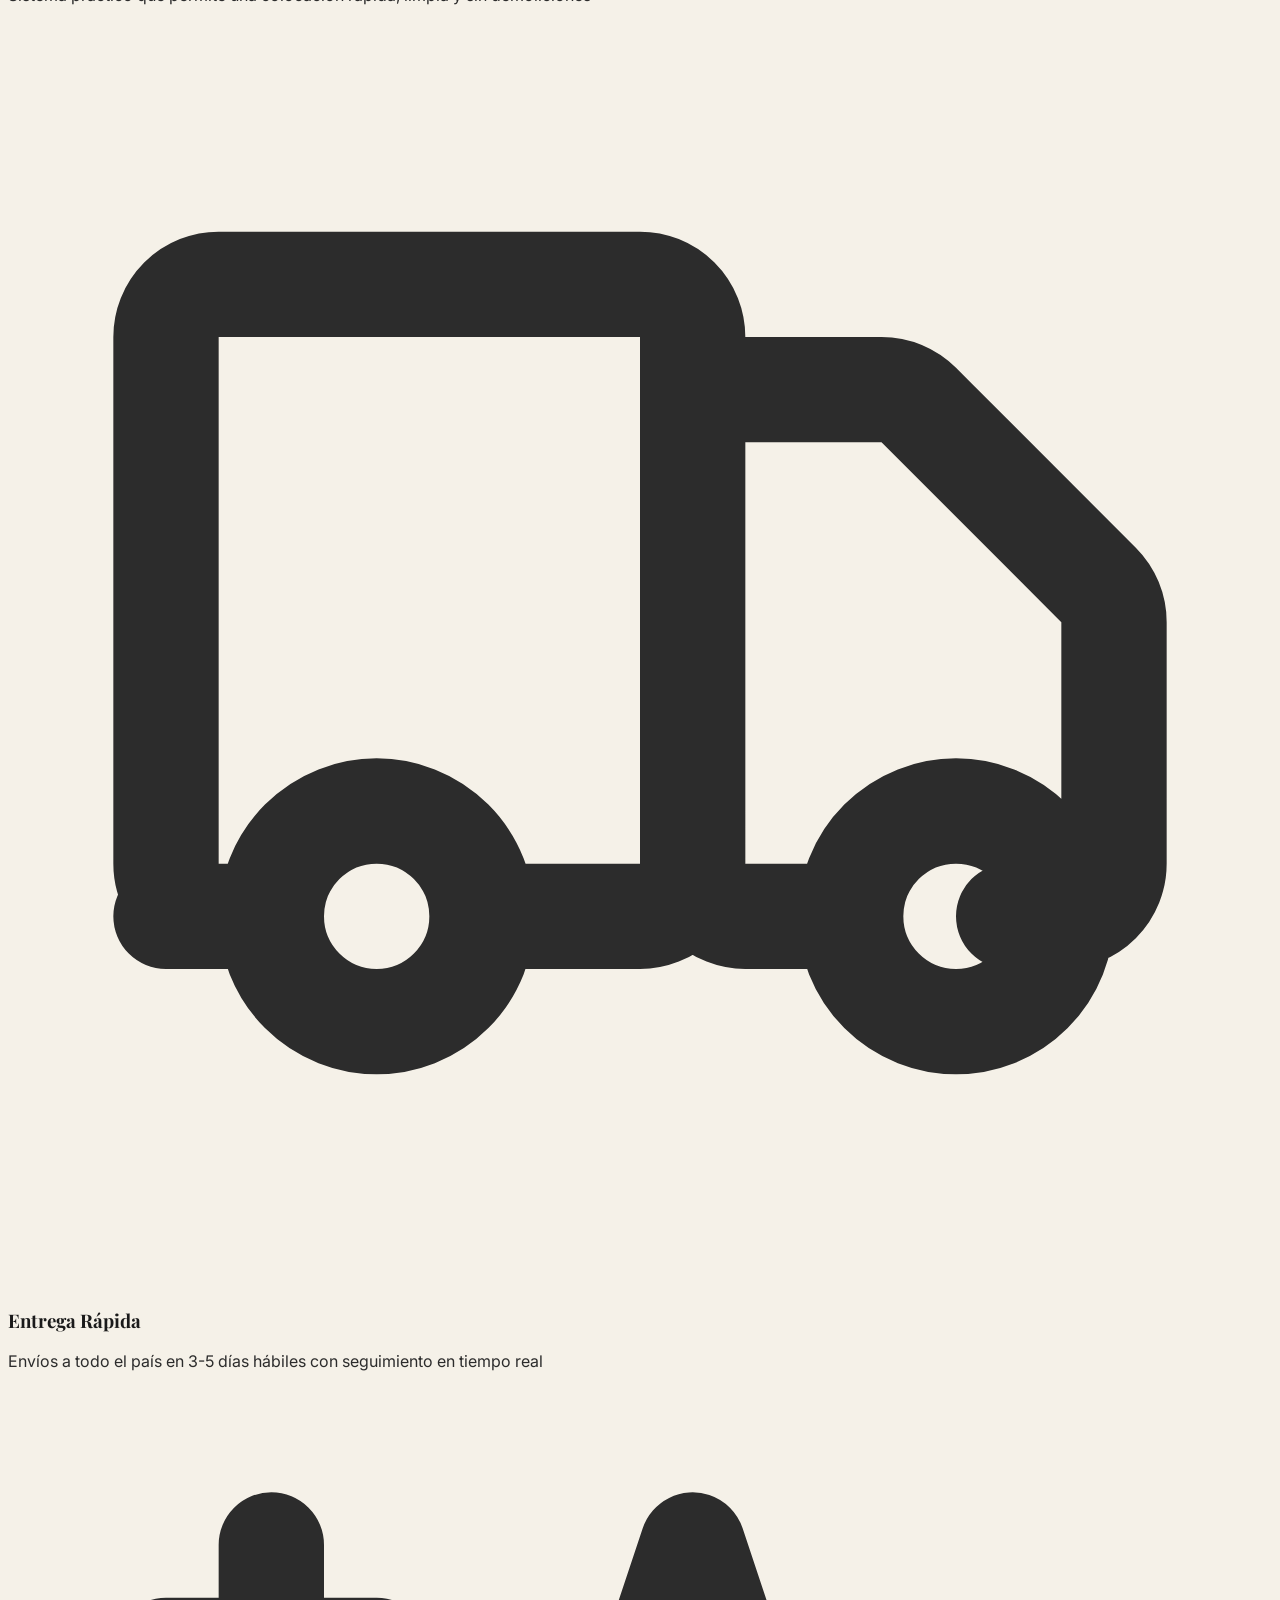
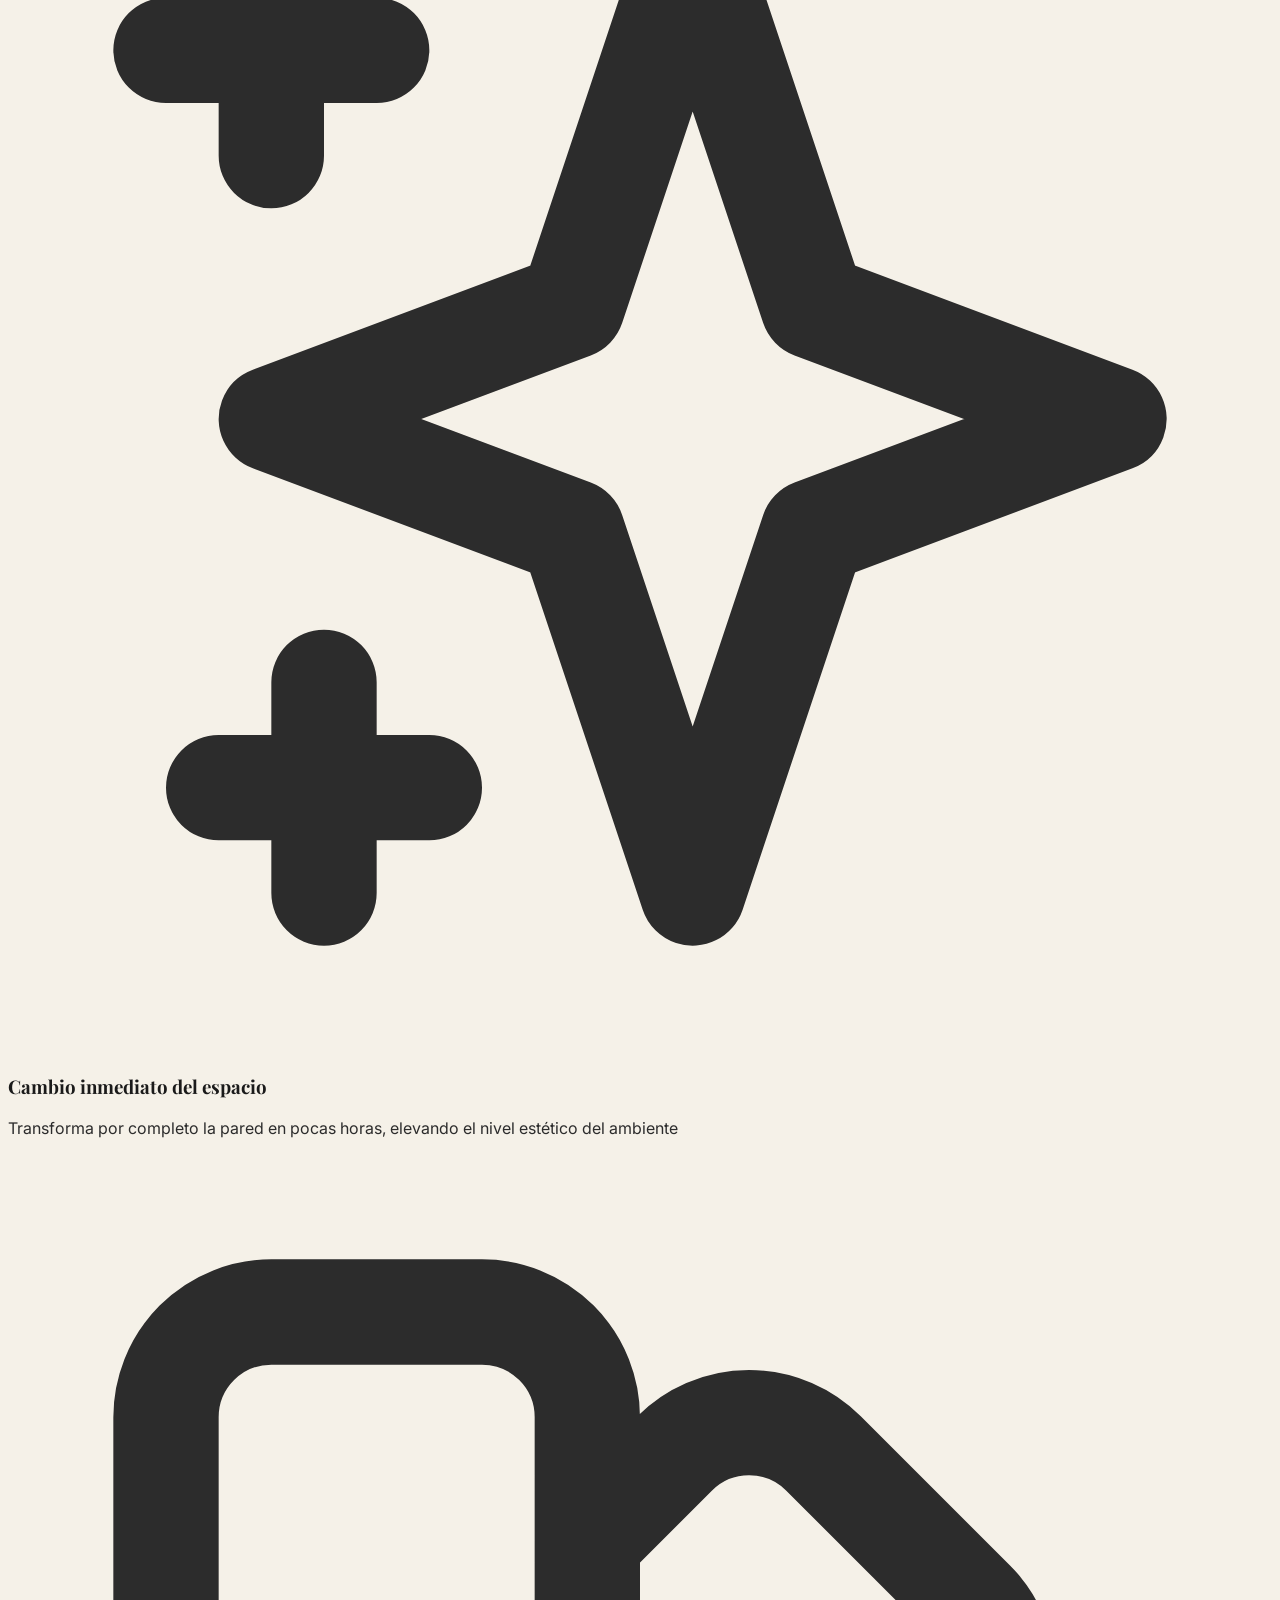
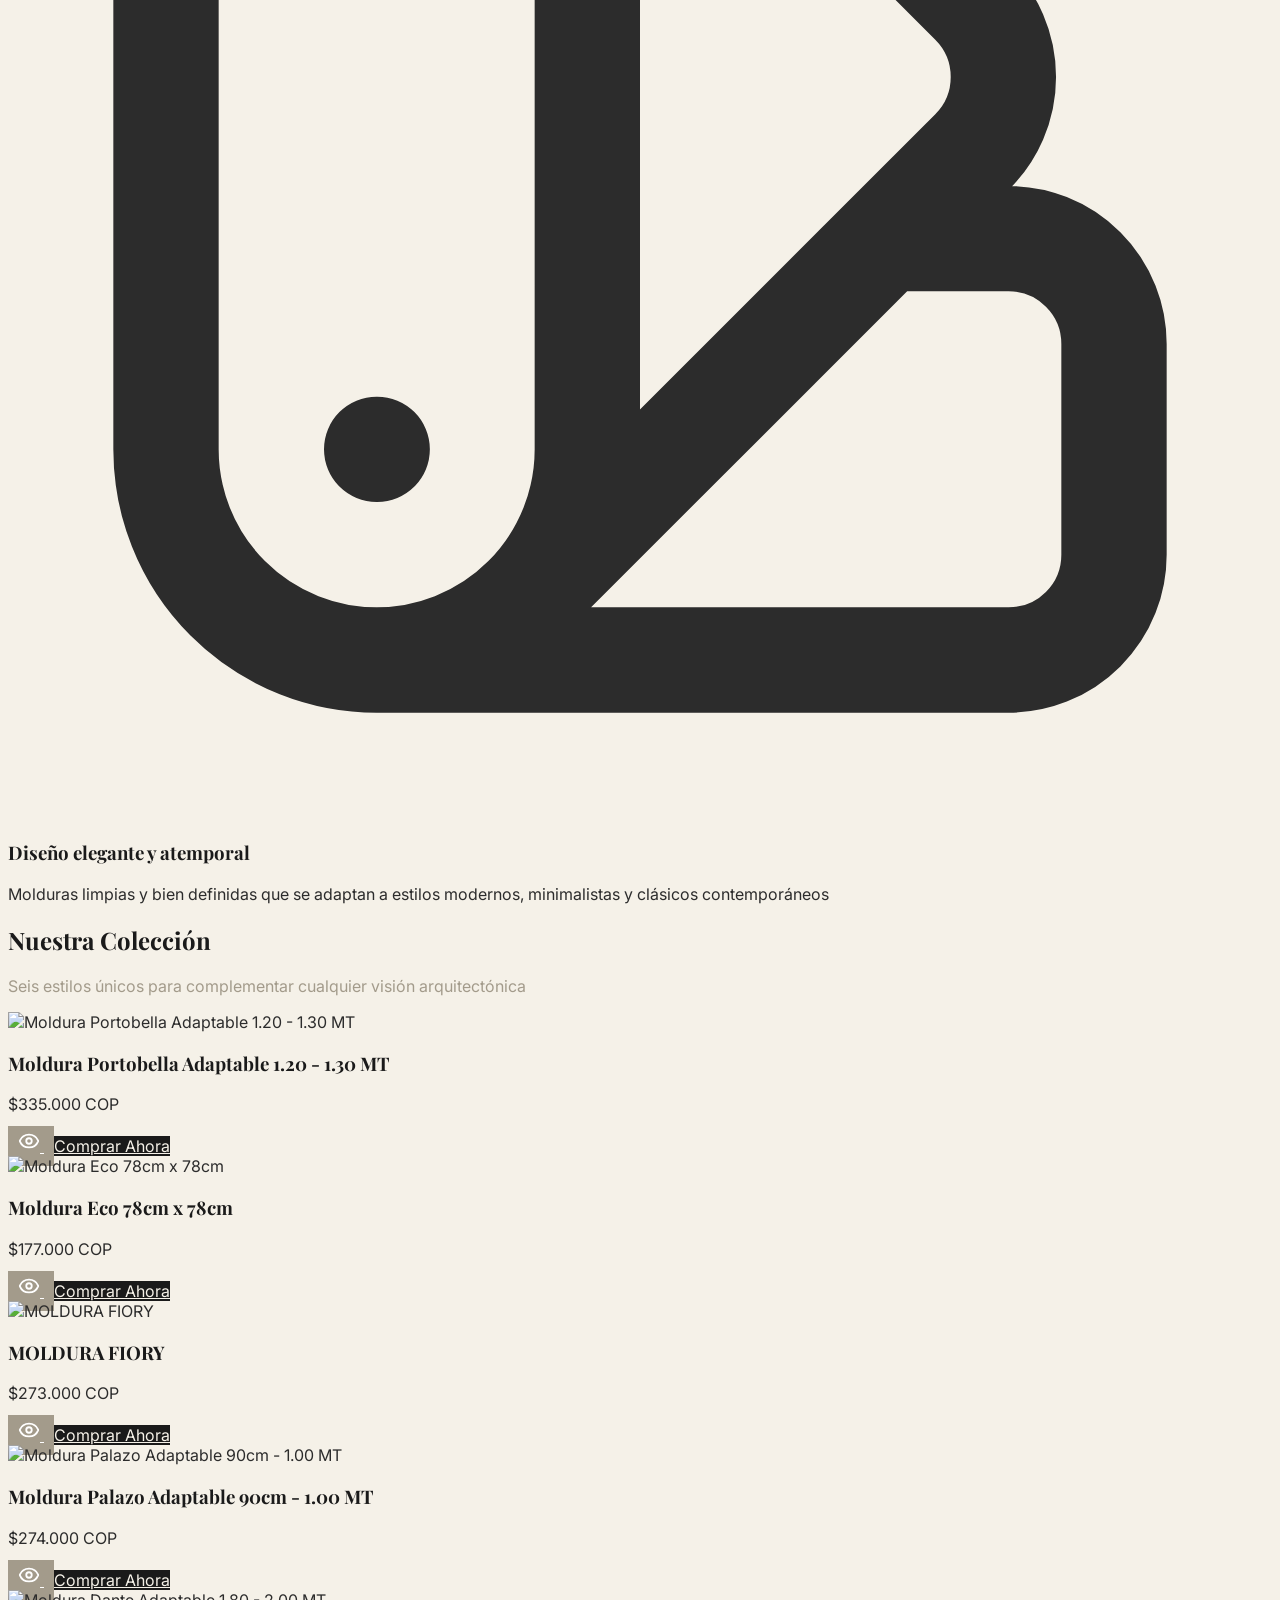
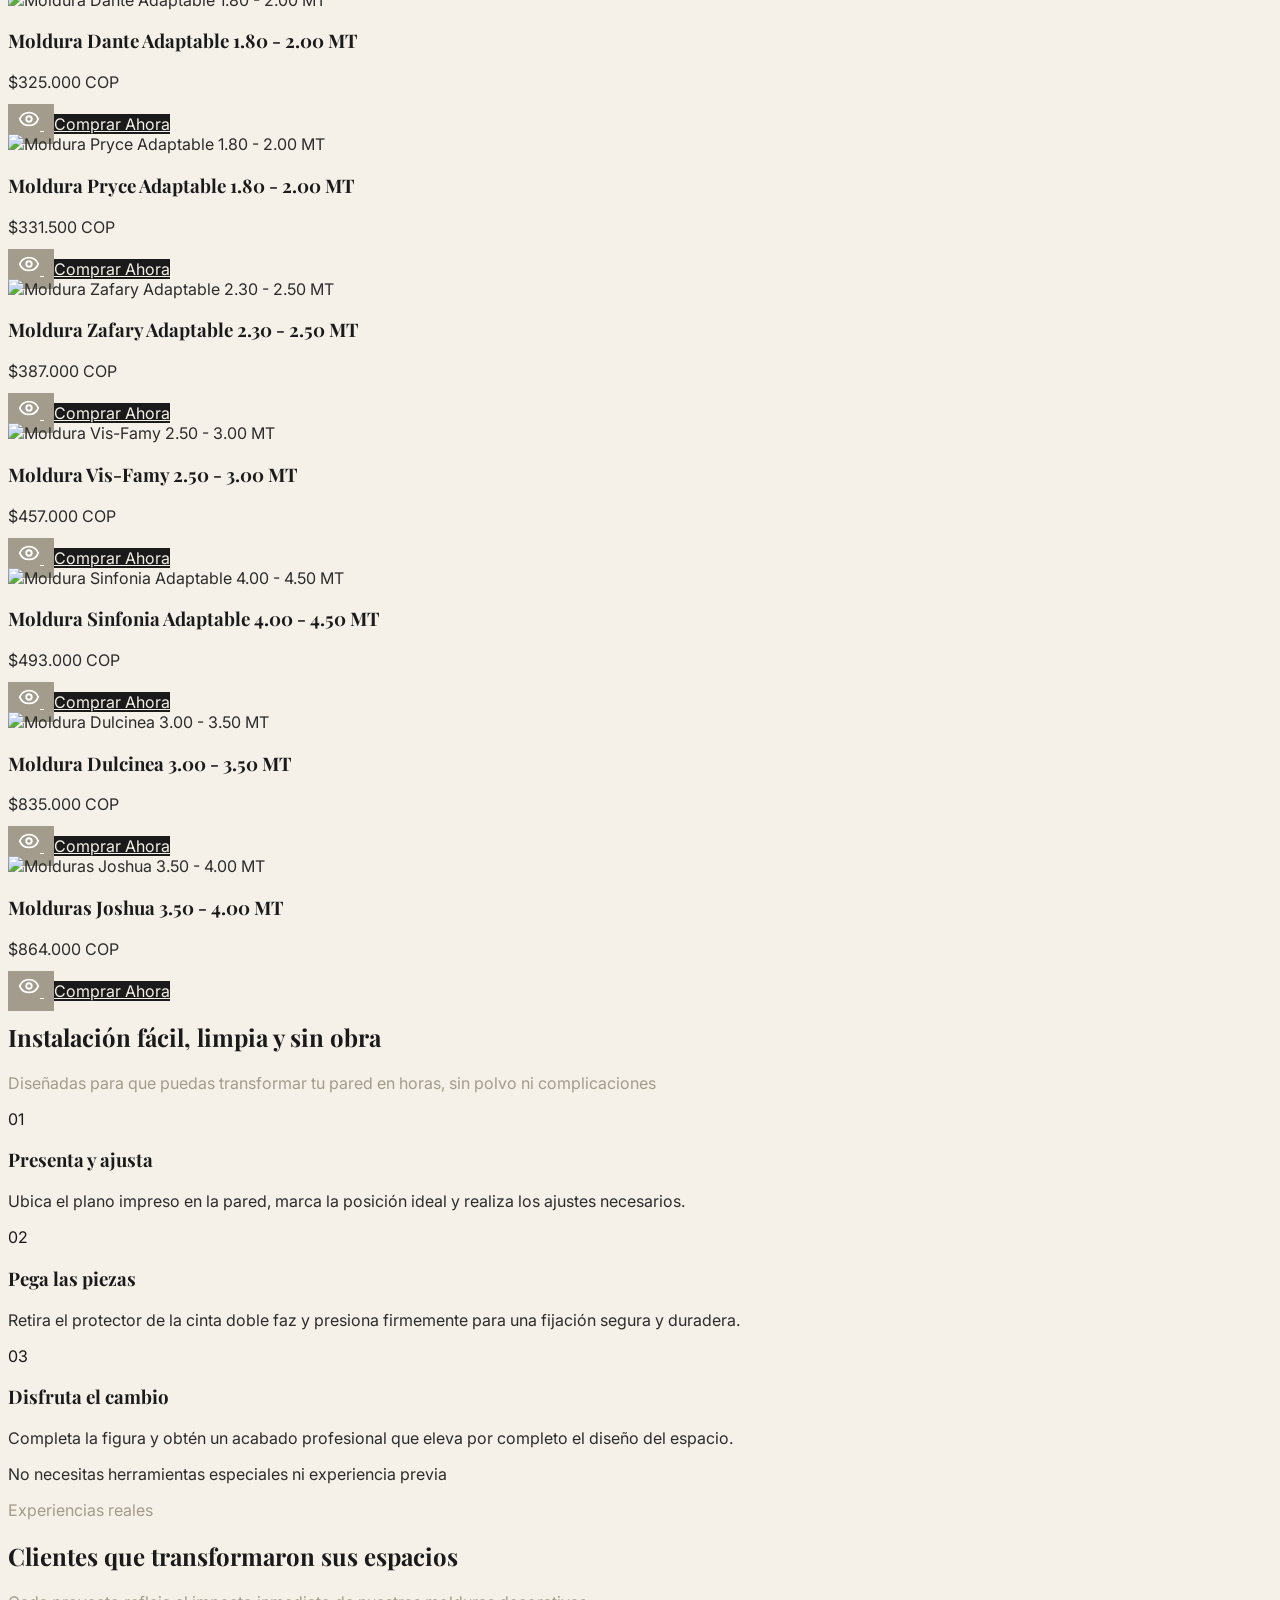
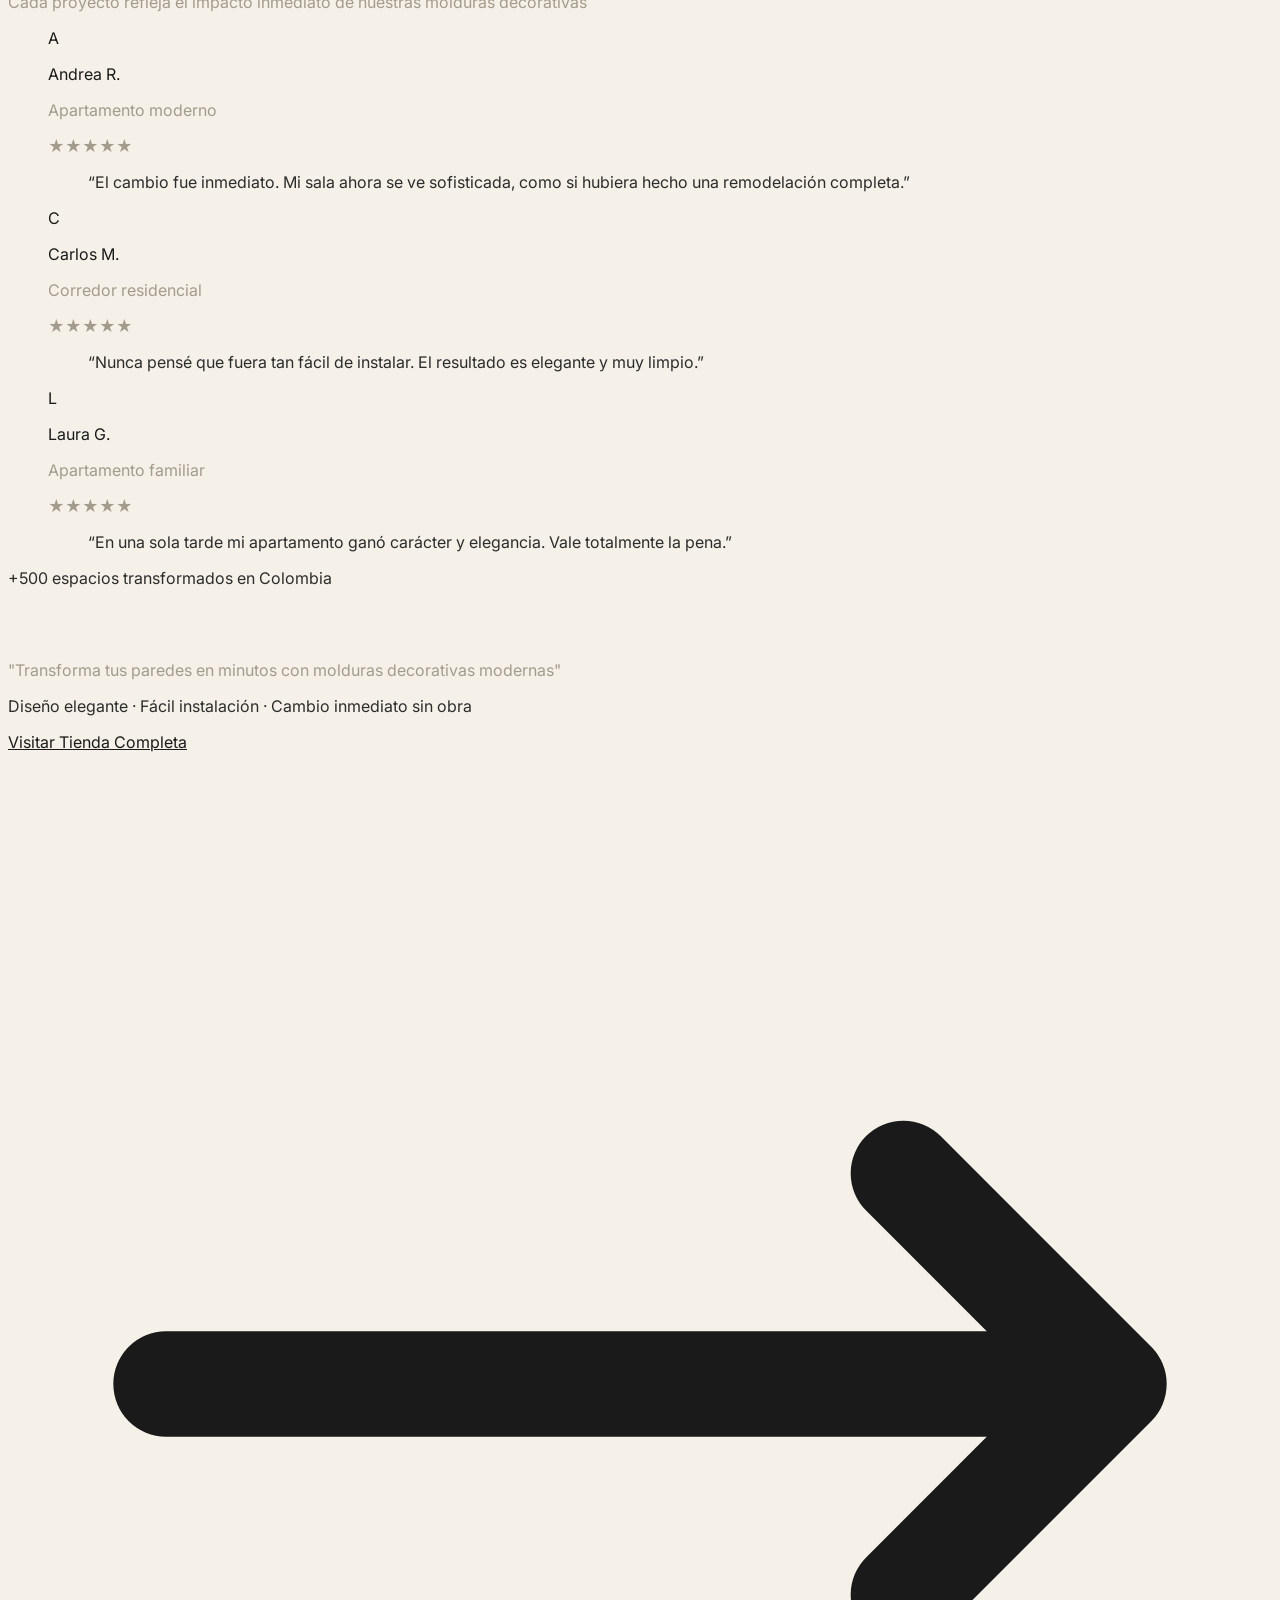
==== commit 24fdbc63: "refactor: implement index.js and improve the article card ui" ====
--- a/index.html
+++ b/index.html
@@ -1,1160 +1,899 @@
-<!DOCTYPE html>
+<!doctype html>
 <html lang="es">
-
-<head>
-    <meta charset="UTF-8">
-    <meta name="viewport" content="width=device-width, initial-scale=1.0">
-    <meta name="description"
-        content="Molduras decorativas premium para transformar tus espacios. Diseños clásicos, modernos y minimalistas de la más alta calidad.">
-    <meta name="keywords"
-        content="molduras decorativas, molduras premium, decoración de interiores, molduras clásicas, molduras modernas">
+  <head>
+    <meta charset="UTF-8" />
+    <meta name="viewport" content="width=device-width, initial-scale=1.0" />
+    <meta
+      name="description"
+      content="Molduras decorativas premium para transformar tus espacios. Diseños clásicos, modernos y minimalistas de la más alta calidad."
+    />
+    <meta
+      name="keywords"
+      content="molduras decorativas, molduras premium, decoración de interiores, molduras clásicas, molduras modernas"
+    />
     <title>Molduras Premium | Casa Glamour - Elegancia en cada detalle</title>
     <!-- Tailwind CSS CDN -->
     <script src="https://cdn.tailwindcss.com"></script>
     <!-- Google Fonts - Playfair Display (Serif) & Inter (Sans) -->
-    <link rel="preconnect" href="https://fonts.googleapis.com">
-    <link rel="preconnect" href="https://fonts.gstatic.com" crossorigin>
+    <link rel="preconnect" href="https://fonts.googleapis.com" />
+    <link rel="preconnect" href="https://fonts.gstatic.com" crossorigin />
     <link
-        href="https://fonts.googleapis.com/css2?family=Playfair+Display:wght@400;500;600;700&family=Inter:wght@300;400;500;600&display=swap"
-        rel="stylesheet">
+      href="https://fonts.googleapis.com/css2?family=Playfair+Display:wght@400;500;600;700&family=Inter:wght@300;400;500;600&display=swap"
+      rel="stylesheet"
+    />
 
     <!-- GSAP CDN -->
     <script src="https://cdnjs.cloudflare.com/ajax/libs/gsap/3.12.5/gsap.min.js"></script>
     <script src="https://cdnjs.cloudflare.com/ajax/libs/gsap/3.12.5/ScrollTrigger.min.js"></script>
 
-    <link rel="stylesheet" href="styles.css">
-</head>
-
-<body class="antialiased">
+    <link rel="stylesheet" href="styles.css" />
+  </head>
+
+  <body class="antialiased">
     <!-- Hero Section -->
-    <section id="hero"
-        class="min-h-screen flex items-center justify-center px-4 py-12 md:py-20 relative overflow-hidden">
-        <!-- Background Image with Overlay -->
-        <div class="absolute inset-0 z-0">
-            <!-- <img src="banner_1.png" alt="Elegant interior with moldings" class="w-full h-full object-cover opacity-30"> -->
-            <video src="output_ffff.mp4" autoplay muted loop playsinline
-                class="w-full h-full object-cover opacity-30"></video>
-            <div class="absolute inset-0 bg-gradient-to-b from-transparent via-bone/50 to-bone"></div>
-        </div>
-
-        <!-- Content -->
-        <div class="relative z-10 max-w-4xl mx-auto text-center">
-            <img src="logo.webp" alt="Casa Glamour" class="mx-auto w-40 md:w-80 h-40 md:h-80 object-contain">
-            <h1 id="hero-title"
-                class="text-4xl md:text-6xl lg:text-7xl font-bold text-matte-black mb-6 leading-tight opacity-0">
-                Elegancia que transforma <br class="hidden md:block">
-                <span class="text-stone italic">tus espacios</span>
-            </h1>
-
-            <p id="hero-subtitle"
-                class="text-lg md:text-xl text-charcoal/80 mb-10 max-w-2xl mx-auto font-light opacity-0">
-                Descubre nuestra colección exclusiva de molduras decorativas premium.
-                Cada pieza es una obra de arte diseñada para elevar tu hogar.
-            </p>
-
-            <a href="#productos" id="hero-cta"
-                class="cta-button inline-block bg-matte-black text-bone px-10 py-4 md:px-12 md:py-5 text-base md:text-lg font-medium tracking-wide uppercase hover:bg-charcoal transition-colors duration-300 opacity-0">
-                Ver Catálogo
-            </a>
-
-
-            <a href="https://api.whatsapp.com/send/?phone=573043585256&text=Hola%F0%9F%91%8B%2C%20vi%20su%20publicidad%20y%20me%20encantaron%20los%20dise%C3%B1os%20de%20molduras.%20Me%20gustar%C3%ADa%20conocer%20los%20modelos%20disponibles%20y%20la%20forma%20de%20adquirirlos.%20%C2%BFPodr%C3%ADan%20darme%20m%C3%A1s%20informaci%C3%B3n%3F"
-                id="hero-cta" target="_blank"
-                class="cta-button inline-block bg-green-500 text-bone px-10 py-4 md:px-12 md:py-5 text-base md:text-lg font-medium tracking-wide uppercase hover:bg-charcoal transition-colors duration-300 opacity-0">
-                WhatsApp
-            </a>
-        </div>
-
-        <!-- Scroll Indicator -->
-        <div class="absolute bottom-8 left-1/2 transform -translate-x-1/2 animate-bounce">
-            <svg class="w-6 h-6 text-stone" fill="none" stroke="currentColor" viewBox="0 0 24 24">
-                <path stroke-linecap="round" stroke-linejoin="round" stroke-width="2" d="M19 14l-7 7m0 0l-7-7m7 7V3">
-                </path>
-            </svg>
-        </div>
+    <section
+      id="hero"
+      class="min-h-screen flex items-center justify-center px-4 py-12 md:py-20 relative overflow-hidden"
+    >
+      <!-- Background Image with Overlay -->
+      <div class="absolute inset-0 z-0">
+        <!-- <img src="banner_1.png" alt="Elegant interior with moldings" class="w-full h-full object-cover opacity-30"> -->
+        <video
+          src="output_ffff.mp4"
+          autoplay
+          muted
+          loop
+          playsinline
+          class="w-full h-full object-cover opacity-30"
+        ></video>
+        <div
+          class="absolute inset-0 bg-gradient-to-b from-transparent via-bone/50 to-bone"
+        ></div>
+      </div>
+
+      <!-- Content -->
+      <div class="relative z-10 max-w-4xl mx-auto text-center">
+        <img
+          src="logo.webp"
+          alt="Casa Glamour"
+          class="mx-auto w-40 md:w-80 h-40 md:h-80 object-contain"
+        />
+        <h1
+          id="hero-title"
+          class="text-4xl md:text-6xl lg:text-7xl font-bold text-matte-black mb-6 leading-tight opacity-0"
+        >
+          Elegancia que transforma <br class="hidden md:block" />
+          <span class="text-stone italic">tus espacios</span>
+        </h1>
+
+        <p
+          id="hero-subtitle"
+          class="text-lg md:text-xl text-charcoal/80 mb-10 max-w-2xl mx-auto font-light opacity-0"
+        >
+          Descubre nuestra colección exclusiva de molduras decorativas premium.
+          Cada pieza es una obra de arte diseñada para elevar tu hogar.
+        </p>
+
+        <a
+          href="#productos"
+          id="hero-cta"
+          class="cta-button inline-block bg-matte-black text-bone px-10 py-4 md:px-12 md:py-5 text-base md:text-lg font-medium tracking-wide uppercase hover:bg-charcoal transition-colors duration-300 opacity-0"
+        >
+          Ver Catálogo
+        </a>
+
+        <a
+          href="https://api.whatsapp.com/send/?phone=573043585256&text=Hola%F0%9F%91%8B%2C%20vi%20su%20publicidad%20y%20me%20encantaron%20los%20dise%C3%B1os%20de%20molduras.%20Me%20gustar%C3%ADa%20conocer%20los%20modelos%20disponibles%20y%20la%20forma%20de%20adquirirlos.%20%C2%BFPodr%C3%ADan%20darme%20m%C3%A1s%20informaci%C3%B3n%3F"
+          id="hero-cta"
+          target="_blank"
+          class="cta-button inline-block bg-green-500 text-bone px-10 py-4 md:px-12 md:py-5 text-base md:text-lg font-medium tracking-wide uppercase hover:bg-charcoal transition-colors duration-300 opacity-0"
+        >
+          WhatsApp
+        </a>
+      </div>
+
+      <!-- Scroll Indicator -->
+      <div
+        class="absolute bottom-8 left-1/2 transform -translate-x-1/2 animate-bounce"
+      >
+        <svg
+          class="w-6 h-6 text-stone"
+          fill="none"
+          stroke="currentColor"
+          viewBox="0 0 24 24"
+        >
+          <path
+            stroke-linecap="round"
+            stroke-linejoin="round"
+            stroke-width="2"
+            d="M19 14l-7 7m0 0l-7-7m7 7V3"
+          ></path>
+        </svg>
+      </div>
     </section>
 
     <section class="py-20 px-4 bg-bone">
-        <div class="max-w-6xl mx-auto text-center">
-            <h2 class="text-3xl md:text-5xl font-bold text-matte-black mb-12 -mt-4 ">
-                ¿Paredes vacías sin personalidad?
-            </h2>
-            <div class="relative h-[600px] rounded-2xl overflow-hidden shadow-2xl">
-                <!-- Imagen de fondo -->
-                <img src="before.webp" alt="Pared sin molduras" class="w-full h-full object-cover">
-
-                <!-- Overlay sutil para mejor contraste -->
-                <div class="absolute inset-0 bg-black/5"></div>
-
-                <!-- Mensajes flotantes -->
-                <div class="absolute top-12 left-8 md:left-16 max-w-xs md:max-w-md animate-fadeIn">
-                    <div
-                        class="bg-white p-4 md:p-6 rounded-lg shadow-lg transform hover:scale-105 transition-transform">
-                        <p class="text-xl md:text-2xl font-bold text-matte-black">
-                            ¿No quieres polvo?
-                        </p>
-                    </div>
-                </div>
-
-                <div class="absolute top-1/2 right-8 md:right-20 max-w-xs animate-fadeIn"
-                    style="animation-delay: 0.2s;">
-                    <div
-                        class="bg-white p-4 md:p-5 rounded-lg shadow-lg transform hover:scale-105 transition-transform">
-                        <p class="text-sm md:text-base font-bold text-matte-black">
-                            ¿Quieres un cambio elegante, sin remodelaciones costosas?
-                        </p>
-                    </div>
-                </div>
-
-                <div class="absolute bottom-12 right-8 md:right-16 max-w-[200px] animate-fadeIn"
-                    style="animation-delay: 0.4s;">
-                    <div class="bg-white p-4 rounded-lg shadow-lg transform hover:scale-105 transition-transform">
-                        <p class="text-sm font-bold text-matte-black">
-                            ¿No quieres obra, ni procesos largos?
-                        </p>
-                    </div>
-                </div>
-            </div>
-        </div>
+      <div class="max-w-6xl mx-auto text-center">
+        <h2 class="text-3xl md:text-5xl font-bold text-matte-black mb-12 -mt-4">
+          ¿Paredes vacías sin personalidad?
+        </h2>
+        <div class="relative h-[600px] rounded-2xl overflow-hidden shadow-2xl">
+          <!-- Imagen de fondo -->
+          <img
+            src="before.webp"
+            alt="Pared sin molduras"
+            class="w-full h-full object-cover"
+          />
+
+          <!-- Overlay sutil para mejor contraste -->
+          <div class="absolute inset-0 bg-black/5"></div>
+
+          <!-- Mensajes flotantes -->
+          <div
+            class="absolute top-12 left-8 md:left-16 max-w-xs md:max-w-md animate-fadeIn"
+          >
+            <div
+              class="bg-white p-4 md:p-6 rounded-lg shadow-lg transform hover:scale-105 transition-transform"
+            >
+              <p class="text-xl md:text-2xl font-bold text-matte-black">
+                ¿No quieres polvo?
+              </p>
+            </div>
+          </div>
+
+          <div
+            class="absolute top-1/2 right-8 md:right-20 max-w-xs animate-fadeIn"
+            style="animation-delay: 0.2s"
+          >
+            <div
+              class="bg-white p-4 md:p-5 rounded-lg shadow-lg transform hover:scale-105 transition-transform"
+            >
+              <p class="text-sm md:text-base font-bold text-matte-black">
+                ¿Quieres un cambio elegante, sin remodelaciones costosas?
+              </p>
+            </div>
+          </div>
+
+          <div
+            class="absolute bottom-12 right-8 md:right-16 max-w-[200px] animate-fadeIn"
+            style="animation-delay: 0.4s"
+          >
+            <div
+              class="bg-white p-4 rounded-lg shadow-lg transform hover:scale-105 transition-transform"
+            >
+              <p class="text-sm font-bold text-matte-black">
+                ¿No quieres obra, ni procesos largos?
+              </p>
+            </div>
+          </div>
+        </div>
+      </div>
     </section>
 
     <!-- Before/After Comparison Section -->
-    <section id="antes-despues" class="py-16 md:py-24 px-4 bg-gradient-to-b from-white to-bone">
+    <section
+      id="antes-despues"
+      class="py-16 md:py-24 px-4 bg-gradient-to-b from-white to-bone"
+    >
+      <div class="max-w-6xl mx-auto">
+        <!-- Section Header -->
+        <div class="text-center mb-12 md:mb-16">
+          <h2 class="text-3xl md:text-5xl font-bold text-matte-black mb-4">
+            La Transformación que Buscas
+          </h2>
+          <p class="text-stone text-lg max-w-2xl mx-auto mb-8">
+            Desliza para ver el impacto de nuestras molduras decorativas
+          </p>
+        </div>
+
+        <!-- Image Comparison Slider -->
         <div class="max-w-6xl mx-auto">
-            <!-- Section Header -->
-            <div class="text-center mb-12 md:mb-16">
-                <h2 class="text-3xl md:text-5xl font-bold text-matte-black mb-4">
-                    La Transformación que Buscas
-                </h2>
-                <p class="text-stone text-lg max-w-2xl mx-auto mb-8">
-                    Desliza para ver el impacto de nuestras molduras decorativas
-                </p>
-            </div>
-
-            <!-- Image Comparison Slider -->
-            <div class="max-w-6xl mx-auto">
-                <div id="comparison" class="comparison-container rounded-lg shadow-2xl inline-block w-full">
-                    <!-- After Image (Background) - La imagen CON molduras -->
-                    <img src="after.webp" alt="Después - Con molduras decorativas"
-                        class="comparison-image md:max-h-[40vw]">
-
-                    <!-- Before Image (Overlay) - La imagen SIN molduras que se revela -->
-                    <div id="overlay" class="comparison-overlay">
-                        <img src="before.webp" alt="Antes - Sin molduras" class="comparison-image">
-                    </div>
-
-                    <!-- Slider Handle -->
-                    <div id="slider" class="comparison-slider"></div>
-
-                    <!-- Labels -->
-                    <div class="comparison-label before">Antes</div>
-                    <div class="comparison-label after">Después</div>
-                </div>
-
-            </div>
-        </div>
-        <div class="text-center mt-12">
-            <a href="#productos"
-                class="inline-block bg-matte-black text-bone px-10 py-4 text-lg uppercase tracking-wide hover:bg-charcoal transition">
-                Quiero transformar mi pared
-            </a>
-        </div>
+          <div
+            id="comparison"
+            class="comparison-container rounded-lg shadow-2xl inline-block w-full"
+          >
+            <!-- After Image (Background) - La imagen CON molduras -->
+            <img
+              src="after.webp"
+              alt="Después - Con molduras decorativas"
+              class="comparison-image md:max-h-[40vw]"
+            />
+
+            <!-- Before Image (Overlay) - La imagen SIN molduras que se revela -->
+            <div id="overlay" class="comparison-overlay">
+              <img
+                src="before.webp"
+                alt="Antes - Sin molduras"
+                class="comparison-image"
+              />
+            </div>
+
+            <!-- Slider Handle -->
+            <div id="slider" class="comparison-slider"></div>
+
+            <!-- Labels -->
+            <div class="comparison-label before">Antes</div>
+            <div class="comparison-label after">Después</div>
+          </div>
+        </div>
+      </div>
+      <div class="text-center mt-12">
+        <a
+          href="#productos"
+          class="inline-block bg-matte-black text-bone px-10 py-4 text-lg uppercase tracking-wide hover:bg-charcoal transition"
+        >
+          Quiero transformar mi pared
+        </a>
+      </div>
     </section>
 
     <!-- Benefits Section -->
     <section id="beneficios" class="py-16 md:py-20 px-4 bg-white">
-        <div class="max-w-7xl mx-auto">
-            <div class="text-center mb-12 md:mb-16">
-                <h2 class="text-3xl md:text-5xl font-bold text-matte-black mb-4">
-                    ¿Por qué elegirnos?
-                </h2>
-                <p class="text-stone text-lg max-w-2xl mx-auto">
-                    Calidad, diseño y servicio excepcional en cada detalle
-                </p>
-            </div>
-
-            <div class="grid grid-cols-1 md:grid-cols-2 lg:grid-cols-4 gap-8 md:gap-10">
-
-                <!-- Benefit 1: Instalación fácil -->
-                <div class="benefit-card text-center opacity-0">
-                    <div class="w-16 h-16 mx-auto mb-4 bg-stone/10 rounded-full flex items-center justify-center">
-                        <svg class="w-8 h-8 text-charcoal" fill="none" stroke="currentColor" viewBox="0 0 24 24">
-                            <path stroke-linecap="round" stroke-linejoin="round" stroke-width="2"
-                                d="M14.7 6.3a1 1 0 0 0 0 1.4l1.6 1.6a1 1 0 0 0 1.4 0l3.77-3.77a6 6 0 0 1-7.94 7.94l-6.91 6.91a2.12 2.12 0 0 1-3-3l6.91-6.91a6 6 0 0 1 7.94-7.94l-3.76 3.76z">
-                            </path>
-                        </svg>
-                    </div>
-                    <h3 class="text-xl font-semibold text-matte-black mb-2">
-                        Instalación fácil y sin obra
-                    </h3>
-                    <p class="text-charcoal/70 text-sm leading-relaxed">
-                        Sistema práctico que permite una colocación rápida, limpia y sin demoliciones
-                    </p>
-                </div>
-
-                <!-- Benefit 2: Entrega Rápida -->
-                <div class="benefit-card text-center opacity-0">
-                    <div class="w-16 h-16 mx-auto mb-4 bg-stone/10 rounded-full flex items-center justify-center">
-                        <svg class="w-8 h-8 text-charcoal" fill="none" stroke="currentColor" viewBox="0 0 24 24">
-                            <path stroke-linecap="round" stroke-linejoin="round" stroke-width="2"
-                                d="M13 16V6a1 1 0 0 0-1-1H4a1 1 0 0 0-1 1v10a1 1 0 0 0 1 1h1m8-1a1 1 0 0 1-1 1H9m4-1V8a1 1 0 0 1 1-1h2.586a1 1 0 0 1 .707.293l3.414 3.414a1 1 0 0 1 .293.707V16a1 1 0 0 1-1 1h-1m-6-1a1 1 0 0 0 1 1h1M5 17a2 2 0 1 0 4 0m-4 0a2 2 0 1 1 4 0m-4 0H3m13 0a2 2 0 1 0 4 0m-4 0a2 2 0 1 1 4 0m-4 0h-2">
-                            </path>
-                        </svg>
-                    </div>
-                    <h3 class="text-xl font-semibold text-matte-black mb-2">
-                        Entrega Rápida
-                    </h3>
-                    <p class="text-charcoal/70 text-sm leading-relaxed">
-                        Envíos a todo el país en 3-5 días hábiles con seguimiento en tiempo real
-                    </p>
-                </div>
-
-                <!-- Benefit 3: Cambio inmediato -->
-                <div class="benefit-card text-center opacity-0">
-                    <div class="w-16 h-16 mx-auto mb-4 bg-stone/10 rounded-full flex items-center justify-center">
-                        <svg class="w-8 h-8 text-charcoal" fill="none" stroke="currentColor" viewBox="0 0 24 24">
-                            <path stroke-linecap="round" stroke-linejoin="round" stroke-width="2"
-                                d="M5 3v4M3 5h4M6 17v4m-2-2h4m5-16l2.286 6.857L21 12l-5.714 2.143L13 21l-2.286-6.857L5 12l5.714-2.143L13 3z">
-                            </path>
-                        </svg>
-                    </div>
-                    <h3 class="text-xl font-semibold text-matte-black mb-2">
-                        Cambio inmediato del espacio
-                    </h3>
-                    <p class="text-charcoal/70 text-sm leading-relaxed">
-                        Transforma por completo la pared en pocas horas, elevando el nivel estético del ambiente
-                    </p>
-                </div>
-
-                <!-- Benefit 4: Diseño elegante -->
-                <div class="benefit-card text-center opacity-0">
-                    <div class="w-16 h-16 mx-auto mb-4 bg-stone/10 rounded-full flex items-center justify-center">
-                        <svg class="w-8 h-8 text-charcoal" fill="none" stroke="currentColor" viewBox="0 0 24 24">
-                            <path stroke-linecap="round" stroke-linejoin="round" stroke-width="2"
-                                d="M7 21a4 4 0 0 1-4-4V5a2 2 0 0 1 2-2h4a2 2 0 0 1 2 2v12a4 4 0 0 1-4 4zm0 0h12a2 2 0 0 0 2-2v-4a2 2 0 0 0-2-2h-2.343M11 7.343l1.657-1.657a2 2 0 0 1 2.828 0l2.829 2.829a2 2 0 0 1 0 2.828l-8.486 8.485M7 17h.01">
-                            </path>
-                        </svg>
-                    </div>
-                    <h3 class="text-xl font-semibold text-matte-black mb-2">
-                        Diseño elegante y atemporal
-                    </h3>
-                    <p class="text-charcoal/70 text-sm leading-relaxed">
-                        Molduras limpias y bien definidas que se adaptan a estilos modernos, minimalistas y clásicos
-                        contemporáneos
-                    </p>
-                </div>
-            </div>
-        </div>
+      <div class="max-w-7xl mx-auto">
+        <div class="text-center mb-12 md:mb-16">
+          <h2 class="text-3xl md:text-5xl font-bold text-matte-black mb-4">
+            ¿Por qué elegirnos?
+          </h2>
+          <p class="text-stone text-lg max-w-2xl mx-auto">
+            Calidad, diseño y servicio excepcional en cada detalle
+          </p>
+        </div>
+
+        <div
+          class="grid grid-cols-1 md:grid-cols-2 lg:grid-cols-4 gap-8 md:gap-10"
+        >
+          <!-- Benefit 1: Instalación fácil -->
+          <div class="benefit-card text-center opacity-0">
+            <div
+              class="w-16 h-16 mx-auto mb-4 bg-stone/10 rounded-full flex items-center justify-center"
+            >
+              <svg
+                class="w-8 h-8 text-charcoal"
+                fill="none"
+                stroke="currentColor"
+                viewBox="0 0 24 24"
+              >
+                <path
+                  stroke-linecap="round"
+                  stroke-linejoin="round"
+                  stroke-width="2"
+                  d="M14.7 6.3a1 1 0 0 0 0 1.4l1.6 1.6a1 1 0 0 0 1.4 0l3.77-3.77a6 6 0 0 1-7.94 7.94l-6.91 6.91a2.12 2.12 0 0 1-3-3l6.91-6.91a6 6 0 0 1 7.94-7.94l-3.76 3.76z"
+                ></path>
+              </svg>
+            </div>
+            <h3 class="text-xl font-semibold text-matte-black mb-2">
+              Instalación fácil y sin obra
+            </h3>
+            <p class="text-charcoal/70 text-sm leading-relaxed">
+              Sistema práctico que permite una colocación rápida, limpia y sin
+              demoliciones
+            </p>
+          </div>
+
+          <!-- Benefit 2: Entrega Rápida -->
+          <div class="benefit-card text-center opacity-0">
+            <div
+              class="w-16 h-16 mx-auto mb-4 bg-stone/10 rounded-full flex items-center justify-center"
+            >
+              <svg
+                class="w-8 h-8 text-charcoal"
+                fill="none"
+                stroke="currentColor"
+                viewBox="0 0 24 24"
+              >
+                <path
+                  stroke-linecap="round"
+                  stroke-linejoin="round"
+                  stroke-width="2"
+                  d="M13 16V6a1 1 0 0 0-1-1H4a1 1 0 0 0-1 1v10a1 1 0 0 0 1 1h1m8-1a1 1 0 0 1-1 1H9m4-1V8a1 1 0 0 1 1-1h2.586a1 1 0 0 1 .707.293l3.414 3.414a1 1 0 0 1 .293.707V16a1 1 0 0 1-1 1h-1m-6-1a1 1 0 0 0 1 1h1M5 17a2 2 0 1 0 4 0m-4 0a2 2 0 1 1 4 0m-4 0H3m13 0a2 2 0 1 0 4 0m-4 0a2 2 0 1 1 4 0m-4 0h-2"
+                ></path>
+              </svg>
+            </div>
+            <h3 class="text-xl font-semibold text-matte-black mb-2">
+              Entrega Rápida
+            </h3>
+            <p class="text-charcoal/70 text-sm leading-relaxed">
+              Envíos a todo el país en 3-5 días hábiles con seguimiento en
+              tiempo real
+            </p>
+          </div>
+
+          <!-- Benefit 3: Cambio inmediato -->
+          <div class="benefit-card text-center opacity-0">
+            <div
+              class="w-16 h-16 mx-auto mb-4 bg-stone/10 rounded-full flex items-center justify-center"
+            >
+              <svg
+                class="w-8 h-8 text-charcoal"
+                fill="none"
+                stroke="currentColor"
+                viewBox="0 0 24 24"
+              >
+                <path
+                  stroke-linecap="round"
+                  stroke-linejoin="round"
+                  stroke-width="2"
+                  d="M5 3v4M3 5h4M6 17v4m-2-2h4m5-16l2.286 6.857L21 12l-5.714 2.143L13 21l-2.286-6.857L5 12l5.714-2.143L13 3z"
+                ></path>
+              </svg>
+            </div>
+            <h3 class="text-xl font-semibold text-matte-black mb-2">
+              Cambio inmediato del espacio
+            </h3>
+            <p class="text-charcoal/70 text-sm leading-relaxed">
+              Transforma por completo la pared en pocas horas, elevando el nivel
+              estético del ambiente
+            </p>
+          </div>
+
+          <!-- Benefit 4: Diseño elegante -->
+          <div class="benefit-card text-center opacity-0">
+            <div
+              class="w-16 h-16 mx-auto mb-4 bg-stone/10 rounded-full flex items-center justify-center"
+            >
+              <svg
+                class="w-8 h-8 text-charcoal"
+                fill="none"
+                stroke="currentColor"
+                viewBox="0 0 24 24"
+              >
+                <path
+                  stroke-linecap="round"
+                  stroke-linejoin="round"
+                  stroke-width="2"
+                  d="M7 21a4 4 0 0 1-4-4V5a2 2 0 0 1 2-2h4a2 2 0 0 1 2 2v12a4 4 0 0 1-4 4zm0 0h12a2 2 0 0 0 2-2v-4a2 2 0 0 0-2-2h-2.343M11 7.343l1.657-1.657a2 2 0 0 1 2.828 0l2.829 2.829a2 2 0 0 1 0 2.828l-8.486 8.485M7 17h.01"
+                ></path>
+              </svg>
+            </div>
+            <h3 class="text-xl font-semibold text-matte-black mb-2">
+              Diseño elegante y atemporal
+            </h3>
+            <p class="text-charcoal/70 text-sm leading-relaxed">
+              Molduras limpias y bien definidas que se adaptan a estilos
+              modernos, minimalistas y clásicos contemporáneos
+            </p>
+          </div>
+        </div>
+      </div>
     </section>
 
     <!-- Products Grid Section -->
     <section id="productos" class="py-16 md:py-24 px-4">
-        <div class="max-w-7xl mx-auto">
-            <!-- Section Header -->
-            <div class="text-center mb-16">
-                <h2 class="text-3xl md:text-5xl font-bold text-matte-black mb-4">
-                    Nuestra Colección
-                </h2>
-                <p class="text-stone text-lg max-w-2xl mx-auto">
-                    Seis estilos únicos para complementar cualquier visión arquitectónica
-                </p>
-            </div>
-
-            <!-- Products Grid -->
-            <div class="grid grid-cols-2 md:grid-cols-3 lg:grid-cols-3 gap-4 md:gap-10">
-                <article class="product-card bg-white rounded-sm overflow-hidden shadow-lg opacity-0">
-                    <div class="aspect-square overflow-hidden bg-stone/10">
-                        <img src="https://dcdn-us.mitiendanube.com/stores/006/600/945/products/product_317203588_3-2a3f4ec7f66b85dc7117741181824073-1024-1024.webp"
-                            alt="Moldura Portobella Adaptable 1.20 - 1.30 MT"
-                            class="w-full h-full object-cover hover:scale-105 transition-transform duration-500">
-                    </div>
-                    <div class="p-6 md:p-8">
-                        <h3 class="text-md md:text-lg font-semibold text-matte-black mb-2 leading-tight">
-                            Moldura Portobella Adaptable 1.20 - 1.30 MT
-                        </h3>
-                        <p class="text-sm md:text-2xl font-bold text-stone mb-4">
-                            $335.000 COP
-                        </p>
-
-                        <div class="flex flex-col md:flex-row gap-2">
-                            <a href="https://casaglamour.shop/productos/moldura-portobella-adaptable-pared-de-1-20-y-1-30-de-ancho-1b1pr/"
-                                target="_blank" class="view-detail-button flex items-center justify-center">
-                                <svg xmlns="http://www.w3.org/2000/svg" width="24" height="24" viewBox="0 0 24 24"
-                                    fill="none" stroke="currentColor" stroke-width="2" stroke-linecap="round"
-                                    stroke-linejoin="round">
-                                    <path
-                                        d="M2.062 12.348a1 1 0 0 1 0-.696 10.75 10.75 0 0 1 19.876 0 1 1 0 0 1 0 .696 10.75 10.75 0 0 1-19.876 0" />
-                                    <circle cx="12" cy="12" r="3" />
-                                </svg>
-                            </a>
-                            <a href="https://casaglamour.shop/productos/moldura-portobella-adaptable-pared-de-1-20-y-1-30-de-ancho-1b1pr/"
-                                target="_blank"
-                                class="buy-button text-sm md:text-base inline-block w-full text-center bg-charcoal text-bone px-6 py-3 font-medium uppercase tracking-wide hover:bg-matte-black transition-all duration-300">
-                                Comprar Ahora
-                            </a>
-                        </div>
-                    </div>
-                </article>
-                <article class="product-card bg-white rounded-sm overflow-hidden shadow-lg opacity-0">
-                    <div class="aspect-square overflow-hidden bg-stone/10">
-                        <img src="https://dcdn-us.mitiendanube.com/stores/006/600/945/products/product_320334402_1-e7b42195b594166d2017741182829094-1024-1024.webp"
-                            alt="Moldura Eco 78cm x 78cm"
-                            class="w-full h-full object-cover hover:scale-105 transition-transform duration-500">
-                    </div>
-                    <div class="p-6 md:p-8">
-                        <h3 class="text-md md:text-lg font-semibold text-matte-black mb-2 leading-tight">
-                            Moldura Eco 78cm x 78cm
-                        </h3>
-                        <p class="text-sm md:text-2xl font-bold text-stone mb-4">
-                            $177.000 COP
-                        </p>
-
-                        <div class="flex flex-col md:flex-row gap-2">
-                            <a href="https://casaglamour.shop/productos/moldura-eco-medida-de-78-x-78-lopca/"
-                                target="_blank" class="view-detail-button flex items-center justify-center">
-                                <svg xmlns="http://www.w3.org/2000/svg" width="24" height="24" viewBox="0 0 24 24"
-                                    fill="none" stroke="currentColor" stroke-width="2" stroke-linecap="round"
-                                    stroke-linejoin="round">
-                                    <path
-                                        d="M2.062 12.348a1 1 0 0 1 0-.696 10.75 10.75 0 0 1 19.876 0 1 1 0 0 1 0 .696 10.75 10.75 0 0 1-19.876 0" />
-                                    <circle cx="12" cy="12" r="3" />
-                                </svg>
-                            </a>
-                            <a href="https://casaglamour.shop/productos/moldura-eco-medida-de-78-x-78-lopca/"
-                                target="_blank"
-                                class="buy-button text-sm md:text-base inline-block w-full text-center bg-charcoal text-bone px-6 py-3 font-medium uppercase tracking-wide hover:bg-matte-black transition-all duration-300">
-                                Comprar Ahora
-                            </a>
-                        </div>
-                    </div>
-                </article>
-                <article class="product-card bg-white rounded-sm overflow-hidden shadow-lg opacity-0">
-                    <div class="aspect-square overflow-hidden bg-stone/10">
-                        <img src="https://dcdn-us.mitiendanube.com/stores/006/600/945/products/product_320926298_1-2eef25640cdaa88a0d17741183081956-1024-1024.webp"
-                            alt="MOLDURA FIORY  "
-                            class="w-full h-full object-cover hover:scale-105 transition-transform duration-500">
-                    </div>
-                    <div class="p-6 md:p-8">
-                        <h3 class="text-md md:text-lg font-semibold text-matte-black mb-2 leading-tight">
-                            MOLDURA FIORY
-                        </h3>
-                        <p class="text-sm md:text-2xl font-bold text-stone mb-4">
-                            $273.000 COP
-                        </p>
-
-                        <div class="flex flex-col md:flex-row gap-2">
-                            <a href="https://casaglamour.shop/productos/producto-de-prueba-1g5k6/" target="_blank"
-                                class="view-detail-button flex items-center justify-center">
-                                <svg xmlns="http://www.w3.org/2000/svg" width="24" height="24" viewBox="0 0 24 24"
-                                    fill="none" stroke="currentColor" stroke-width="2" stroke-linecap="round"
-                                    stroke-linejoin="round">
-                                    <path
-                                        d="M2.062 12.348a1 1 0 0 1 0-.696 10.75 10.75 0 0 1 19.876 0 1 1 0 0 1 0 .696 10.75 10.75 0 0 1-19.876 0" />
-                                    <circle cx="12" cy="12" r="3" />
-                                </svg>
-                            </a>
-                            <a href="https://casaglamour.shop/productos/producto-de-prueba-1g5k6/" target="_blank"
-                                class="buy-button text-sm md:text-base inline-block w-full text-center bg-charcoal text-bone px-6 py-3 font-medium uppercase tracking-wide hover:bg-matte-black transition-all duration-300">
-                                Comprar Ahora
-                            </a>
-                        </div>
-                    </div>
-                </article>
-                <article class="product-card bg-white rounded-sm overflow-hidden shadow-lg opacity-0">
-                    <div class="aspect-square overflow-hidden bg-stone/10">
-                        <img src="https://dcdn-us.mitiendanube.com/stores/006/600/945/products/product_317235119_1-10aedf56c846b74adb17741181954450-1024-1024.webp"
-                            alt="Moldura Palazo Adaptable 90cm - 1.00 MT"
-                            class="w-full h-full object-cover hover:scale-105 transition-transform duration-500">
-                    </div>
-                    <div class="p-6 md:p-8">
-                        <h3 class="text-md md:text-lg font-semibold text-matte-black mb-2 leading-tight">
-                            Moldura Palazo Adaptable 90cm - 1.00 MT
-                        </h3>
-                        <p class="text-sm md:text-2xl font-bold text-stone mb-4">
-                            $274.000 COP
-                        </p>
-
-                        <div class="flex flex-col md:flex-row gap-2">
-                            <a href="https://casaglamour.shop/productos/moldura-palazo-adaptable-pared-de-90-cm-y-1-00-mt-de-ancho-1sl49/"
-                                target="_blank" class="view-detail-button flex items-center justify-center">
-                                <svg xmlns="http://www.w3.org/2000/svg" width="24" height="24" viewBox="0 0 24 24"
-                                    fill="none" stroke="currentColor" stroke-width="2" stroke-linecap="round"
-                                    stroke-linejoin="round">
-                                    <path
-                                        d="M2.062 12.348a1 1 0 0 1 0-.696 10.75 10.75 0 0 1 19.876 0 1 1 0 0 1 0 .696 10.75 10.75 0 0 1-19.876 0" />
-                                    <circle cx="12" cy="12" r="3" />
-                                </svg>
-                            </a>
-                            <a href="https://casaglamour.shop/productos/moldura-palazo-adaptable-pared-de-90-cm-y-1-00-mt-de-ancho-1sl49/"
-                                target="_blank"
-                                class="buy-button text-sm md:text-base inline-block w-full text-center bg-charcoal text-bone px-6 py-3 font-medium uppercase tracking-wide hover:bg-matte-black transition-all duration-300">
-                                Comprar Ahora
-                            </a>
-                        </div>
-                    </div>
-                </article>
-                <article class="product-card bg-white rounded-sm overflow-hidden shadow-lg opacity-0">
-                    <div class="aspect-square overflow-hidden bg-stone/10">
-                        <img src="https://dcdn-us.mitiendanube.com/stores/006/600/945/products/product_320321577_2-508f9c0cc9b3e58c2517741182709177-1024-1024.webp"
-                            alt="Moldura Dante Adaptable 1.80 - 2.00 MT"
-                            class="w-full h-full object-cover hover:scale-105 transition-transform duration-500">
-                    </div>
-                    <div class="p-6 md:p-8">
-                        <h3 class="text-md md:text-lg font-semibold text-matte-black mb-2 leading-tight">
-                            Moldura Dante Adaptable 1.80 - 2.00 MT
-                        </h3>
-                        <p class="text-sm md:text-2xl font-bold text-stone mb-4">
-                            $325.000 COP
-                        </p>
-
-                        <div class="flex flex-col md:flex-row gap-2">
-                            <a href="https://casaglamour.shop/productos/moldura-dante-1-80de-ancho-a-2-00-mt-de-ancho-x-2-40-altura-adaptable-1yjkq/"
-                                target="_blank" class="view-detail-button flex items-center justify-center">
-                                <svg xmlns="http://www.w3.org/2000/svg" width="24" height="24" viewBox="0 0 24 24"
-                                    fill="none" stroke="currentColor" stroke-width="2" stroke-linecap="round"
-                                    stroke-linejoin="round">
-                                    <path
-                                        d="M2.062 12.348a1 1 0 0 1 0-.696 10.75 10.75 0 0 1 19.876 0 1 1 0 0 1 0 .696 10.75 10.75 0 0 1-19.876 0" />
-                                    <circle cx="12" cy="12" r="3" />
-                                </svg>
-                            </a>
-                            <a href="https://casaglamour.shop/productos/moldura-dante-1-80de-ancho-a-2-00-mt-de-ancho-x-2-40-altura-adaptable-1yjkq/"
-                                target="_blank"
-                                class="buy-button text-sm md:text-base inline-block w-full text-center bg-charcoal text-bone px-6 py-3 font-medium uppercase tracking-wide hover:bg-matte-black transition-all duration-300">
-                                Comprar Ahora
-                            </a>
-                        </div>
-                    </div>
-                </article>
-                <article class="product-card bg-white rounded-sm overflow-hidden shadow-lg opacity-0">
-                    <div class="aspect-square overflow-hidden bg-stone/10">
-                        <img src="https://dcdn-us.mitiendanube.com/stores/006/600/945/products/genai_image_e36561b3331141cd8134264d0aee0f13_1767914539_00001-1-c4a8a60b5085eca1de17748073225929-1024-1024.webp"
-                            alt="Moldura Pryce Adaptable 1.80 - 2.00 MT"
-                            class="w-full h-full object-cover hover:scale-105 transition-transform duration-500">
-                    </div>
-                    <div class="p-6 md:p-8">
-                        <h3 class="text-md md:text-lg font-semibold text-matte-black mb-2 leading-tight">
-                            Moldura Pryce Adaptable 1.80 - 2.00 MT
-                        </h3>
-                        <p class="text-sm md:text-2xl font-bold text-stone mb-4">
-                            $331.500 COP
-                        </p>
-
-                        <div class="flex flex-col md:flex-row gap-2">
-                            <a href="https://casaglamour.shop/productos/moldura-pryce-adatable-a-pared-de-1-80-y-2-00-gl721/"
-                                target="_blank" class="view-detail-button flex items-center justify-center">
-                                <svg xmlns="http://www.w3.org/2000/svg" width="24" height="24" viewBox="0 0 24 24"
-                                    fill="none" stroke="currentColor" stroke-width="2" stroke-linecap="round"
-                                    stroke-linejoin="round">
-                                    <path
-                                        d="M2.062 12.348a1 1 0 0 1 0-.696 10.75 10.75 0 0 1 19.876 0 1 1 0 0 1 0 .696 10.75 10.75 0 0 1-19.876 0" />
-                                    <circle cx="12" cy="12" r="3" />
-                                </svg>
-                            </a>
-                            <a href="https://casaglamour.shop/productos/moldura-pryce-adatable-a-pared-de-1-80-y-2-00-gl721/"
-                                target="_blank"
-                                class="buy-button text-sm md:text-base inline-block w-full text-center bg-charcoal text-bone px-6 py-3 font-medium uppercase tracking-wide hover:bg-matte-black transition-all duration-300">
-                                Comprar Ahora
-                            </a>
-                        </div>
-                    </div>
-                </article>
-                <article class="product-card bg-white rounded-sm overflow-hidden shadow-lg opacity-0">
-                    <div class="aspect-square overflow-hidden bg-stone/10">
-                        <img src="https://dcdn-us.mitiendanube.com/stores/006/600/945/products/genai_image_44fc92cab36642dcab3e54c4fbe670fd_1767923036_00001-38d408d6a16240502017679233869761-480-0.webp"
-                            alt="Moldura Zafary Adaptable 2.30 - 2.50 MT"
-                            class="w-full h-full object-cover hover:scale-105 transition-transform duration-500">
-                    </div>
-                    <div class="p-6 md:p-8">
-                        <h3 class="text-md md:text-lg font-semibold text-matte-black mb-2 leading-tight">
-                            Moldura Zafary Adaptable 2.30 - 2.50 MT
-                        </h3>
-                        <p class="text-sm md:text-2xl font-bold text-stone mb-4">
-                            $387.000 COP
-                        </p>
-
-                        <div class="flex flex-col md:flex-row gap-2">
-                            <a href="https://casaglamour.shop/productos/moldura-zafary-adaptable-a-pared-de-2-30-y-2-50-de-ancho-6ijd1/"
-                                target="_blank" class="view-detail-button flex items-center justify-center">
-                                <svg xmlns="http://www.w3.org/2000/svg" width="24" height="24" viewBox="0 0 24 24"
-                                    fill="none" stroke="currentColor" stroke-width="2" stroke-linecap="round"
-                                    stroke-linejoin="round">
-                                    <path
-                                        d="M2.062 12.348a1 1 0 0 1 0-.696 10.75 10.75 0 0 1 19.876 0 1 1 0 0 1 0 .696 10.75 10.75 0 0 1-19.876 0" />
-                                    <circle cx="12" cy="12" r="3" />
-                                </svg>
-                            </a>
-                            <a href="https://casaglamour.shop/productos/moldura-zafary-adaptable-a-pared-de-2-30-y-2-50-de-ancho-6ijd1/"
-                                target="_blank"
-                                class="buy-button text-sm md:text-base inline-block w-full text-center bg-charcoal text-bone px-6 py-3 font-medium uppercase tracking-wide hover:bg-matte-black transition-all duration-300">
-                                Comprar Ahora
-                            </a>
-                        </div>
-                    </div>
-                </article>
-                <article class="product-card bg-white rounded-sm overflow-hidden shadow-lg opacity-0">
-                    <div class="aspect-square overflow-hidden bg-stone/10">
-                        <img src="https://dcdn-us.mitiendanube.com/stores/006/600/945/products/product_320345405_4-2fe4889a6e9120cbb517741183033033-1024-1024.webp"
-                            alt="Moldura Vis-Famy 2.50 - 3.00 MT"
-                            class="w-full h-full object-cover hover:scale-105 transition-transform duration-500">
-                    </div>
-                    <div class="p-6 md:p-8">
-                        <h3 class="text-md md:text-lg font-semibold text-matte-black mb-2 leading-tight">
-                            Moldura Vis-Famy 2.50 - 3.00 MT
-                        </h3>
-                        <p class="text-sm md:text-2xl font-bold text-stone mb-4">
-                            $457.000 COP
-                        </p>
-
-                        <div class="flex flex-col md:flex-row gap-2">
-                            <a href="https://casaglamour.shop/productos/moldura-vis-famy-pared-de-2-50-mt-de-ancho-a-3-00-mt-de-ancho-10x9e/"
-                                target="_blank" class="view-detail-button flex items-center justify-center">
-                                <svg xmlns="http://www.w3.org/2000/svg" width="24" height="24" viewBox="0 0 24 24"
-                                    fill="none" stroke="currentColor" stroke-width="2" stroke-linecap="round"
-                                    stroke-linejoin="round">
-                                    <path
-                                        d="M2.062 12.348a1 1 0 0 1 0-.696 10.75 10.75 0 0 1 19.876 0 1 1 0 0 1 0 .696 10.75 10.75 0 0 1-19.876 0" />
-                                    <circle cx="12" cy="12" r="3" />
-                                </svg>
-                            </a>
-                            <a href="https://casaglamour.shop/productos/moldura-vis-famy-pared-de-2-50-mt-de-ancho-a-3-00-mt-de-ancho-10x9e/"
-                                target="_blank"
-                                class="buy-button text-sm md:text-base inline-block w-full text-center bg-charcoal text-bone px-6 py-3 font-medium uppercase tracking-wide hover:bg-matte-black transition-all duration-300">
-                                Comprar Ahora
-                            </a>
-                        </div>
-                    </div>
-                </article>
-                <article class="product-card bg-white rounded-sm overflow-hidden shadow-lg opacity-0">
-                    <div class="aspect-square overflow-hidden bg-stone/10">
-                        <img src="https://dcdn-us.mitiendanube.com/stores/006/600/945/products/product_318483547_1-022546c532a2a2e99817741182449082-1024-1024.webp"
-                            alt="Moldura Sinfonia Adaptable 4.00 - 4.50 MT"
-                            class="w-full h-full object-cover hover:scale-105 transition-transform duration-500">
-                    </div>
-                    <div class="p-6 md:p-8">
-                        <h3 class="text-md md:text-lg font-semibold text-matte-black mb-2 leading-tight">
-                            Moldura Sinfonia Adaptable 4.00 - 4.50 MT
-                        </h3>
-                        <p class="text-sm md:text-2xl font-bold text-stone mb-4">
-                            $493.000 COP
-                        </p>
-
-                        <div class="flex flex-col md:flex-row gap-2">
-                            <a href="https://casaglamour.shop/productos/moldura-sinfonia-adaptable-pared-de-4-00-a-4-50-e5fa0/"
-                                target="_blank" class="view-detail-button flex items-center justify-center">
-                                <svg xmlns="http://www.w3.org/2000/svg" width="24" height="24" viewBox="0 0 24 24"
-                                    fill="none" stroke="currentColor" stroke-width="2" stroke-linecap="round"
-                                    stroke-linejoin="round">
-                                    <path
-                                        d="M2.062 12.348a1 1 0 0 1 0-.696 10.75 10.75 0 0 1 19.876 0 1 1 0 0 1 0 .696 10.75 10.75 0 0 1-19.876 0" />
-                                    <circle cx="12" cy="12" r="3" />
-                                </svg>
-                            </a>
-                            <a href="https://casaglamour.shop/productos/moldura-sinfonia-adaptable-pared-de-4-00-a-4-50-e5fa0/"
-                                target="_blank"
-                                class="buy-button text-sm md:text-base inline-block w-full text-center bg-charcoal text-bone px-6 py-3 font-medium uppercase tracking-wide hover:bg-matte-black transition-all duration-300">
-                                Comprar Ahora
-                            </a>
-                        </div>
-                    </div>
-                </article>
-                <article class="product-card bg-white rounded-sm overflow-hidden shadow-lg opacity-0">
-                    <div class="aspect-square overflow-hidden bg-stone/10">
-                        <img src="https://dcdn-us.mitiendanube.com/stores/006/600/945/products/product_320249011_2-445b7cc8552000bd7217741182588236-1024-1024.webp"
-                            alt="Moldura Dulcinea 3.00 - 3.50 MT"
-                            class="w-full h-full object-cover hover:scale-105 transition-transform duration-500">
-                    </div>
-                    <div class="p-6 md:p-8">
-                        <h3 class="text-md md:text-lg font-semibold text-matte-black mb-2 leading-tight">
-                            Moldura Dulcinea 3.00 - 3.50 MT
-                        </h3>
-                        <p class="text-sm md:text-2xl font-bold text-stone mb-4">
-                            $835.000 COP
-                        </p>
-
-                        <div class="flex flex-col md:flex-row gap-2">
-                            <a href="https://casaglamour.shop/productos/moldura-dulcinea-3-00-mt-a-3-50-mt-de-ancho-uxp51/"
-                                target="_blank" class="view-detail-button flex items-center justify-center">
-                                <svg xmlns="http://www.w3.org/2000/svg" width="24" height="24" viewBox="0 0 24 24"
-                                    fill="none" stroke="currentColor" stroke-width="2" stroke-linecap="round"
-                                    stroke-linejoin="round">
-                                    <path
-                                        d="M2.062 12.348a1 1 0 0 1 0-.696 10.75 10.75 0 0 1 19.876 0 1 1 0 0 1 0 .696 10.75 10.75 0 0 1-19.876 0" />
-                                    <circle cx="12" cy="12" r="3" />
-                                </svg>
-                            </a>
-                            <a href="https://casaglamour.shop/productos/moldura-dulcinea-3-00-mt-a-3-50-mt-de-ancho-uxp51/"
-                                target="_blank"
-                                class="buy-button text-sm md:text-base inline-block w-full text-center bg-charcoal text-bone px-6 py-3 font-medium uppercase tracking-wide hover:bg-matte-black transition-all duration-300">
-                                Comprar Ahora
-                            </a>
-                        </div>
-                    </div>
-                </article>
-                <article class="product-card bg-white rounded-sm overflow-hidden shadow-lg opacity-0">
-                    <div class="aspect-square overflow-hidden bg-stone/10">
-                        <img src="https://dcdn-us.mitiendanube.com/stores/006/600/945/products/product_318456269_1-6548f7e1325ff1aab017741182339600-1024-1024.webp"
-                            alt="Molduras Joshua 3.50 - 4.00 MT"
-                            class="w-full h-full object-cover hover:scale-105 transition-transform duration-500">
-                    </div>
-                    <div class="p-6 md:p-8">
-                        <h3 class="text-md md:text-lg font-semibold text-matte-black mb-2 leading-tight">
-                            Molduras Joshua 3.50 - 4.00 MT
-                        </h3>
-                        <p class="text-sm md:text-2xl font-bold text-stone mb-4">
-                            $864.000 COP
-                        </p>
-
-                        <div class="flex flex-col md:flex-row gap-2">
-                            <a href="https://casaglamour.shop/productos/molduras-joshua-pared-de-3-50-y-4-00-mt-de-ancho-2s12s/"
-                                target="_blank" class="view-detail-button flex items-center justify-center">
-                                <svg xmlns="http://www.w3.org/2000/svg" width="24" height="24" viewBox="0 0 24 24"
-                                    fill="none" stroke="currentColor" stroke-width="2" stroke-linecap="round"
-                                    stroke-linejoin="round">
-                                    <path
-                                        d="M2.062 12.348a1 1 0 0 1 0-.696 10.75 10.75 0 0 1 19.876 0 1 1 0 0 1 0 .696 10.75 10.75 0 0 1-19.876 0" />
-                                    <circle cx="12" cy="12" r="3" />
-                                </svg>
-                            </a>
-                            <a href="https://casaglamour.shop/productos/molduras-joshua-pared-de-3-50-y-4-00-mt-de-ancho-2s12s/"
-                                target="_blank"
-                                class="buy-button text-sm md:text-base inline-block w-full text-center bg-charcoal text-bone px-6 py-3 font-medium uppercase tracking-wide hover:bg-matte-black transition-all duration-300">
-                                Comprar Ahora
-                            </a>
-                        </div>
-                    </div>
-                </article>
-            </div>
-
-
-
-
-
+      <div class="max-w-7xl mx-auto">
+        <!-- Section Header -->
+        <div class="text-center mb-16">
+          <h2 class="text-3xl md:text-5xl font-bold text-matte-black mb-4">
+            Nuestra Colección
+          </h2>
+          <p class="text-stone text-lg max-w-2xl mx-auto">
+            Seis estilos únicos para complementar cualquier visión
+            arquitectónica
+          </p>
+        </div>
+
+        <!-- Products Grid -->
+        <div
+          id="products-grid"
+          class="grid grid-cols-2 md:grid-cols-3 lg:grid-cols-3 gap-4 md:gap-10"
+        >
+          <!-- Articles injected by index.js -->
+        </div>
+      </div>
     </section>
 
     <section class="py-24 px-4 bg-gradient-to-b from-bone to-white">
-        <div class="max-w-6xl mx-auto">
-
-            <!-- Header -->
-            <div class="text-center mb-16">
-                <h2 class="text-3xl md:text-5xl font-bold text-matte-black mb-4">
-                    Instalación fácil, limpia y sin obra
-                </h2>
-                <p class="text-stone text-lg max-w-2xl mx-auto">
-                    Diseñadas para que puedas transformar tu pared en horas, sin polvo ni complicaciones
-                </p>
-            </div>
-
-            <!-- Steps -->
-            <div class="grid md:grid-cols-3 gap-8">
-
-                <!-- Step 1 -->
-                <div
-                    class="group bg-white border border-stone/20 p-10 text-center transition-all duration-300 hover:-translate-y-2 hover:shadow-2xl">
-                    <div
-                        class="w-16 h-16 mx-auto mb-6 rounded-full bg-stone/10 flex items-center justify-center text-2xl font-bold text-matte-black">
-                        01
-                    </div>
-                    <h3 class="text-xl font-semibold text-matte-black mb-3">
-                        Presenta y ajusta
-                    </h3>
-                    <p class="text-charcoal/70 leading-relaxed">
-                        Ubica el plano impreso en la pared, marca la posición ideal y realiza los ajustes necesarios.
-                    </p>
-                </div>
-
-                <!-- Step 2 -->
-                <div
-                    class="group bg-white border border-stone/20 p-10 text-center transition-all duration-300 hover:-translate-y-2 hover:shadow-2xl">
-                    <div
-                        class="w-16 h-16 mx-auto mb-6 rounded-full bg-stone/10 flex items-center justify-center text-2xl font-bold text-matte-black">
-                        02
-                    </div>
-                    <h3 class="text-xl font-semibold text-matte-black mb-3">
-                        Pega las piezas
-                    </h3>
-                    <p class="text-charcoal/70 leading-relaxed">
-                        Retira el protector de la cinta doble faz y presiona firmemente para una fijación segura y
-                        duradera.
-                    </p>
-                </div>
-
-                <!-- Step 3 -->
-                <div
-                    class="group bg-white border border-stone/20 p-10 text-center transition-all duration-300 hover:-translate-y-2 hover:shadow-2xl">
-                    <div
-                        class="w-16 h-16 mx-auto mb-6 rounded-full bg-stone/10 flex items-center justify-center text-2xl font-bold text-matte-black">
-                        03
-                    </div>
-                    <h3 class="text-xl font-semibold text-matte-black mb-3">
-                        Disfruta el cambio
-                    </h3>
-                    <p class="text-charcoal/70 leading-relaxed">
-                        Completa la figura y obtén un acabado profesional que eleva por completo el diseño del espacio.
-                    </p>
-                </div>
-
-            </div>
-
-            <!-- Footer note -->
-            <div class="text-center mt-16">
-                <p class="text-sm text-charcoal/60 italic">
-                    No necesitas herramientas especiales ni experiencia previa
-                </p>
-            </div>
-
-        </div>
+      <div class="max-w-6xl mx-auto">
+        <!-- Header -->
+        <div class="text-center mb-16">
+          <h2 class="text-3xl md:text-5xl font-bold text-matte-black mb-4">
+            Instalación fácil, limpia y sin obra
+          </h2>
+          <p class="text-stone text-lg max-w-2xl mx-auto">
+            Diseñadas para que puedas transformar tu pared en horas, sin polvo
+            ni complicaciones
+          </p>
+        </div>
+
+        <!-- Steps -->
+        <div class="grid md:grid-cols-3 gap-8">
+          <!-- Step 1 -->
+          <div
+            class="group bg-white border border-stone/20 p-10 text-center transition-all duration-300 hover:-translate-y-2 hover:shadow-2xl"
+          >
+            <div
+              class="w-16 h-16 mx-auto mb-6 rounded-full bg-stone/10 flex items-center justify-center text-2xl font-bold text-matte-black"
+            >
+              01
+            </div>
+            <h3 class="text-xl font-semibold text-matte-black mb-3">
+              Presenta y ajusta
+            </h3>
+            <p class="text-charcoal/70 leading-relaxed">
+              Ubica el plano impreso en la pared, marca la posición ideal y
+              realiza los ajustes necesarios.
+            </p>
+          </div>
+
+          <!-- Step 2 -->
+          <div
+            class="group bg-white border border-stone/20 p-10 text-center transition-all duration-300 hover:-translate-y-2 hover:shadow-2xl"
+          >
+            <div
+              class="w-16 h-16 mx-auto mb-6 rounded-full bg-stone/10 flex items-center justify-center text-2xl font-bold text-matte-black"
+            >
+              02
+            </div>
+            <h3 class="text-xl font-semibold text-matte-black mb-3">
+              Pega las piezas
+            </h3>
+            <p class="text-charcoal/70 leading-relaxed">
+              Retira el protector de la cinta doble faz y presiona firmemente
+              para una fijación segura y duradera.
+            </p>
+          </div>
+
+          <!-- Step 3 -->
+          <div
+            class="group bg-white border border-stone/20 p-10 text-center transition-all duration-300 hover:-translate-y-2 hover:shadow-2xl"
+          >
+            <div
+              class="w-16 h-16 mx-auto mb-6 rounded-full bg-stone/10 flex items-center justify-center text-2xl font-bold text-matte-black"
+            >
+              03
+            </div>
+            <h3 class="text-xl font-semibold text-matte-black mb-3">
+              Disfruta el cambio
+            </h3>
+            <p class="text-charcoal/70 leading-relaxed">
+              Completa la figura y obtén un acabado profesional que eleva por
+              completo el diseño del espacio.
+            </p>
+          </div>
+        </div>
+
+        <!-- Footer note -->
+        <div class="text-center mt-16">
+          <p class="text-sm text-charcoal/60 italic">
+            No necesitas herramientas especiales ni experiencia previa
+          </p>
+        </div>
+      </div>
     </section>
 
     <section class="py-28 px-4 bg-gradient-to-b from-white to-bone">
-        <div class="max-w-7xl mx-auto">
-
-            <!-- Header -->
-            <div class="text-center mb-20">
-                <span class="block text-stone uppercase tracking-[0.3em] text-xs mb-4">
-                    Experiencias reales
-                </span>
-                <h2 class="text-3xl md:text-5xl font-bold text-matte-black mb-6">
-                    Clientes que transformaron sus espacios
-                </h2>
-                <p class="text-stone text-lg max-w-2xl mx-auto">
-                    Cada proyecto refleja el impacto inmediato de nuestras molduras decorativas
-                </p>
-            </div>
-
-            <!-- Testimonials -->
-            <div class="grid md:grid-cols-3 gap-10">
-
-                <!-- Testimonial 1 -->
-                <figure
-                    class="bg-white border border-stone/20 p-10 shadow-lg transition-all duration-300 hover:-translate-y-2 hover:shadow-2xl">
-                    <div class="flex items-center mb-6">
-                        <div
-                            class="w-12 h-12 rounded-full bg-stone/20 flex items-center justify-center text-matte-black font-semibold">
-                            A
-                        </div>
-                        <div class="ml-4">
-                            <p class="font-semibold text-matte-black">Andrea R.</p>
-                            <p class="text-sm text-stone">Apartamento moderno</p>
-                        </div>
-                    </div>
-                    <div class="text-stone mb-4">★★★★★</div>
-                    <blockquote class="italic text-charcoal/80 leading-relaxed">
-                        “El cambio fue inmediato. Mi sala ahora se ve sofisticada, como si hubiera hecho una
-                        remodelación completa.”
-                    </blockquote>
-                </figure>
-
-                <!-- Testimonial 2 -->
-                <figure
-                    class="bg-white border border-stone/20 p-10 shadow-lg transition-all duration-300 hover:-translate-y-2 hover:shadow-2xl">
-                    <div class="flex items-center mb-6">
-                        <div
-                            class="w-12 h-12 rounded-full bg-stone/20 flex items-center justify-center text-matte-black font-semibold">
-                            C
-                        </div>
-                        <div class="ml-4">
-                            <p class="font-semibold text-matte-black">Carlos M.</p>
-                            <p class="text-sm text-stone">Corredor residencial</p>
-                        </div>
-                    </div>
-                    <div class="text-stone mb-4">★★★★★</div>
-                    <blockquote class="italic text-charcoal/80 leading-relaxed">
-                        “Nunca pensé que fuera tan fácil de instalar. El resultado es elegante y muy limpio.”
-                    </blockquote>
-                </figure>
-
-                <!-- Testimonial 3 -->
-                <figure
-                    class="bg-white border border-stone/20 p-10 shadow-lg transition-all duration-300 hover:-translate-y-2 hover:shadow-2xl">
-                    <div class="flex items-center mb-6">
-                        <div
-                            class="w-12 h-12 rounded-full bg-stone/20 flex items-center justify-center text-matte-black font-semibold">
-                            L
-                        </div>
-                        <div class="ml-4">
-                            <p class="font-semibold text-matte-black">Laura G.</p>
-                            <p class="text-sm text-stone">Apartamento familiar</p>
-                        </div>
-                    </div>
-                    <div class="text-stone mb-4">★★★★★</div>
-                    <blockquote class="italic text-charcoal/80 leading-relaxed">
-                        “En una sola tarde mi apartamento ganó carácter y elegancia. Vale totalmente la pena.”
-                    </blockquote>
-                </figure>
-
-            </div>
-
-            <!-- Trust note -->
-            <div class="text-center mt-20">
-                <p class="text-2xl text-charcoal/60 italic">
-                    +500 espacios transformados en Colombia
-                </p>
-            </div>
-
-        </div>
+      <div class="max-w-7xl mx-auto">
+        <!-- Header -->
+        <div class="text-center mb-20">
+          <span
+            class="block text-stone uppercase tracking-[0.3em] text-xs mb-4"
+          >
+            Experiencias reales
+          </span>
+          <h2 class="text-3xl md:text-5xl font-bold text-matte-black mb-6">
+            Clientes que transformaron sus espacios
+          </h2>
+          <p class="text-stone text-lg max-w-2xl mx-auto">
+            Cada proyecto refleja el impacto inmediato de nuestras molduras
+            decorativas
+          </p>
+        </div>
+
+        <!-- Testimonials -->
+        <div class="grid md:grid-cols-3 gap-10">
+          <!-- Testimonial 1 -->
+          <figure
+            class="bg-white border border-stone/20 p-10 shadow-lg transition-all duration-300 hover:-translate-y-2 hover:shadow-2xl"
+          >
+            <div class="flex items-center mb-6">
+              <div
+                class="w-12 h-12 rounded-full bg-stone/20 flex items-center justify-center text-matte-black font-semibold"
+              >
+                A
+              </div>
+              <div class="ml-4">
+                <p class="font-semibold text-matte-black">Andrea R.</p>
+                <p class="text-sm text-stone">Apartamento moderno</p>
+              </div>
+            </div>
+            <div class="text-stone mb-4">★★★★★</div>
+            <blockquote class="italic text-charcoal/80 leading-relaxed">
+              “El cambio fue inmediato. Mi sala ahora se ve sofisticada, como si
+              hubiera hecho una remodelación completa.”
+            </blockquote>
+          </figure>
+
+          <!-- Testimonial 2 -->
+          <figure
+            class="bg-white border border-stone/20 p-10 shadow-lg transition-all duration-300 hover:-translate-y-2 hover:shadow-2xl"
+          >
+            <div class="flex items-center mb-6">
+              <div
+                class="w-12 h-12 rounded-full bg-stone/20 flex items-center justify-center text-matte-black font-semibold"
+              >
+                C
+              </div>
+              <div class="ml-4">
+                <p class="font-semibold text-matte-black">Carlos M.</p>
+                <p class="text-sm text-stone">Corredor residencial</p>
+              </div>
+            </div>
+            <div class="text-stone mb-4">★★★★★</div>
+            <blockquote class="italic text-charcoal/80 leading-relaxed">
+              “Nunca pensé que fuera tan fácil de instalar. El resultado es
+              elegante y muy limpio.”
+            </blockquote>
+          </figure>
+
+          <!-- Testimonial 3 -->
+          <figure
+            class="bg-white border border-stone/20 p-10 shadow-lg transition-all duration-300 hover:-translate-y-2 hover:shadow-2xl"
+          >
+            <div class="flex items-center mb-6">
+              <div
+                class="w-12 h-12 rounded-full bg-stone/20 flex items-center justify-center text-matte-black font-semibold"
+              >
+                L
+              </div>
+              <div class="ml-4">
+                <p class="font-semibold text-matte-black">Laura G.</p>
+                <p class="text-sm text-stone">Apartamento familiar</p>
+              </div>
+            </div>
+            <div class="text-stone mb-4">★★★★★</div>
+            <blockquote class="italic text-charcoal/80 leading-relaxed">
+              “En una sola tarde mi apartamento ganó carácter y elegancia. Vale
+              totalmente la pena.”
+            </blockquote>
+          </figure>
+        </div>
+
+        <!-- Trust note -->
+        <div class="text-center mt-20">
+          <p class="text-2xl text-charcoal/60 italic">
+            +500 espacios transformados en Colombia
+          </p>
+        </div>
+      </div>
     </section>
 
     <!-- CTA Banner Section -->
-    <section class="pb-40 px-4 bg-gradient-to-br from-charcoal via-matte-black to-charcoal relative overflow-hidden">
-        <!-- Decorative background pattern -->
-        <div class="absolute inset-0 opacity-5">
-            <div class="absolute inset-0"
-                style="background-image: repeating-linear-gradient(45deg, transparent, transparent 35px, rgba(255,255,255,.1) 35px, rgba(255,255,255,.1) 70px);">
-            </div>
-        </div>
-
-        <div class="max-w-4xl mx-auto text-center relative z-10">
-            <h2 class="text-3xl md:text-5xl lg:text-6xl font-bold text-bone mb-6 leading-tight"
-                style="font-family: 'Playfair Display', serif;">
-                Descubre Todo Nuestro Catálogo
-            </h2>
-            <p class="text-xl md:text-2xl text-stone mb-4 font-light italic">
-                "Transforma tus paredes en minutos con molduras decorativas modernas"
-            </p>
-            <p class="text-lg text-bone/80 mb-10 max-w-2xl mx-auto">
-                Diseño elegante · Fácil instalación · Cambio inmediato sin obra
-            </p>
-
-            <div class="flex flex-col sm:flex-row gap-4 justify-center items-center">
-                <a href="https://casaglamour.shop/" target="_blank"
-                    class="group inline-flex items-center gap-3 text-matte-black px-8 py-4 md:px-10 md:py-5 text-lg font-semibold rounded-lg bg-white transition-all duration-300 shadow-xl hover:shadow-2xl hover:scale-105">
-                    <span>Visitar Tienda Completa</span>
-                    <svg class="w-5 h-5 group-hover:translate-x-1 transition-transform" fill="none"
-                        stroke="currentColor" viewBox="0 0 24 24">
-                        <path stroke-linecap="round" stroke-linejoin="round" stroke-width="2"
-                            d="M17 8l4 4m0 0l-4 4m4-4H3"></path>
-                    </svg>
-                </a>
-
-                <a href="https://api.whatsapp.com/send/?phone=573043585256&text=Hola%F0%9F%91%8B%2C%20quiero%20conocer%20m%C3%A1s%20sobre%20sus%20productos"
-                    target="_blank"
-                    class="inline-flex items-center gap-3 bg-green-500 text-white px-8 py-4 md:px-10 md:py-5 text-lg font-semibold rounded-lg hover:bg-green-600 transition-all duration-300 shadow-xl hover:shadow-2xl hover:scale-105">
-                    <svg class="w-6 h-6" fill="currentColor" viewBox="0 0 24 24">
-                        <path
-                            d="M17.472 14.382c-.297-.149-1.758-.867-2.03-.967-.273-.099-.471-.148-.67.15-.197.297-.767.966-.94 1.164-.173.199-.347.223-.644.075-.297-.15-1.255-.463-2.39-1.475-.883-.788-1.48-1.761-1.653-2.059-.173-.297-.018-.458.13-.606.134-.133.298-.347.446-.52.149-.174.198-.298.298-.497.099-.198.05-.371-.025-.52-.075-.149-.669-1.612-.916-2.207-.242-.579-.487-.5-.669-.51-.173-.008-.371-.01-.57-.01-.198 0-.52.074-.792.372-.272.297-1.04 1.016-1.04 2.479 0 1.462 1.065 2.875 1.213 3.074.149.198 2.096 3.2 5.077 4.487.709.306 1.262.489 1.694.625.712.227 1.36.195 1.871.118.571-.085 1.758-.719 2.006-1.413.248-.694.248-1.289.173-1.413-.074-.124-.272-.198-.57-.347m-5.421 7.403h-.004a9.87 9.87 0 01-5.031-1.378l-.361-.214-3.741.982.998-3.648-.235-.374a9.86 9.86 0 01-1.51-5.26c.001-5.45 4.436-9.884 9.888-9.884 2.64 0 5.122 1.03 6.988 2.898a9.825 9.825 0 012.893 6.994c-.003 5.45-4.437 9.884-9.885 9.884m8.413-18.297A11.815 11.815 0 0012.05 0C5.495 0 .16 5.335.157 11.892c0 2.096.547 4.142 1.588 5.945L.057 24l6.305-1.654a11.882 11.882 0 005.683 1.448h.005c6.554 0 11.89-5.335 11.893-11.893a11.821 11.821 0 00-3.48-8.413z" />
-                    </svg>
-                    <span>Contáctanos</span>
-                </a>
-            </div>
-        </div>
+    <section
+      class="pb-40 px-4 bg-gradient-to-br from-charcoal via-matte-black to-charcoal relative overflow-hidden"
+    >
+      <!-- Decorative background pattern -->
+      <div class="absolute inset-0 opacity-5">
+        <div
+          class="absolute inset-0"
+          style="
+            background-image: repeating-linear-gradient(
+              45deg,
+              transparent,
+              transparent 35px,
+              rgba(255, 255, 255, 0.1) 35px,
+              rgba(255, 255, 255, 0.1) 70px
+            );
+          "
+        ></div>
+      </div>
+
+      <div class="max-w-4xl mx-auto text-center relative z-10">
+        <h2
+          class="text-3xl md:text-5xl lg:text-6xl font-bold text-bone mb-6 leading-tight"
+          style="font-family: &quot;Playfair Display&quot;, serif"
+        >
+          Descubre Todo Nuestro Catálogo
+        </h2>
+        <p class="text-xl md:text-2xl text-stone mb-4 font-light italic">
+          "Transforma tus paredes en minutos con molduras decorativas modernas"
+        </p>
+        <p class="text-lg text-bone/80 mb-10 max-w-2xl mx-auto">
+          Diseño elegante · Fácil instalación · Cambio inmediato sin obra
+        </p>
+
+        <div
+          class="flex flex-col sm:flex-row gap-4 justify-center items-center"
+        >
+          <a
+            href="https://casaglamour.shop/"
+            target="_blank"
+            class="group inline-flex items-center gap-3 text-matte-black px-8 py-4 md:px-10 md:py-5 text-lg font-semibold rounded-lg bg-white transition-all duration-300 shadow-xl hover:shadow-2xl hover:scale-105"
+          >
+            <span>Visitar Tienda Completa</span>
+            <svg
+              class="w-5 h-5 group-hover:translate-x-1 transition-transform"
+              fill="none"
+              stroke="currentColor"
+              viewBox="0 0 24 24"
+            >
+              <path
+                stroke-linecap="round"
+                stroke-linejoin="round"
+                stroke-width="2"
+                d="M17 8l4 4m0 0l-4 4m4-4H3"
+              ></path>
+            </svg>
+          </a>
+
+          <a
+            href="https://api.whatsapp.com/send/?phone=573043585256&text=Hola%F0%9F%91%8B%2C%20quiero%20conocer%20m%C3%A1s%20sobre%20sus%20productos"
+            target="_blank"
+            class="inline-flex items-center gap-3 bg-green-500 text-white px-8 py-4 md:px-10 md:py-5 text-lg font-semibold rounded-lg hover:bg-green-600 transition-all duration-300 shadow-xl hover:shadow-2xl hover:scale-105"
+          >
+            <svg class="w-6 h-6" fill="currentColor" viewBox="0 0 24 24">
+              <path
+                d="M17.472 14.382c-.297-.149-1.758-.867-2.03-.967-.273-.099-.471-.148-.67.15-.197.297-.767.966-.94 1.164-.173.199-.347.223-.644.075-.297-.15-1.255-.463-2.39-1.475-.883-.788-1.48-1.761-1.653-2.059-.173-.297-.018-.458.13-.606.134-.133.298-.347.446-.52.149-.174.198-.298.298-.497.099-.198.05-.371-.025-.52-.075-.149-.669-1.612-.916-2.207-.242-.579-.487-.5-.669-.51-.173-.008-.371-.01-.57-.01-.198 0-.52.074-.792.372-.272.297-1.04 1.016-1.04 2.479 0 1.462 1.065 2.875 1.213 3.074.149.198 2.096 3.2 5.077 4.487.709.306 1.262.489 1.694.625.712.227 1.36.195 1.871.118.571-.085 1.758-.719 2.006-1.413.248-.694.248-1.289.173-1.413-.074-.124-.272-.198-.57-.347m-5.421 7.403h-.004a9.87 9.87 0 01-5.031-1.378l-.361-.214-3.741.982.998-3.648-.235-.374a9.86 9.86 0 01-1.51-5.26c.001-5.45 4.436-9.884 9.888-9.884 2.64 0 5.122 1.03 6.988 2.898a9.825 9.825 0 012.893 6.994c-.003 5.45-4.437 9.884-9.885 9.884m8.413-18.297A11.815 11.815 0 0012.05 0C5.495 0 .16 5.335.157 11.892c0 2.096.547 4.142 1.588 5.945L.057 24l6.305-1.654a11.882 11.882 0 005.683 1.448h.005c6.554 0 11.89-5.335 11.893-11.893a11.821 11.821 0 00-3.48-8.413z"
+              />
+            </svg>
+            <span>Contáctanos</span>
+          </a>
+        </div>
+      </div>
     </section>
 
     <!-- Footer -->
     <footer class="bg-matte-black text-bone py-12 px-4">
-        <div class="max-w-7xl mx-auto">
-            <div class="grid grid-cols-1 md:grid-cols-3 gap-8 mb-8">
-
-                <!-- Brand -->
-                <div>
-                    <h3 class="text-2xl font-bold mb-4" style="font-family: 'Playfair Display', serif;">
-                        CASA GLAMOUR
-                    </h3>
-                    <p class="text-stone text-sm leading-relaxed">
-                        Transformando espacios con molduras decorativas de la más alta calidad desde 2020.
-                    </p>
-                </div>
-
-                <!-- Contact -->
-                <div>
-                    <h4 class="text-lg font-semibold mb-4 uppercase tracking-wide">Contacto</h4>
-                    <ul class="space-y-2 text-stone text-sm">
-                        <li>
-                            <a href="mailto:casaglamourdecoracion@gmail.com" class="hover:text-bone transition-colors">
-                                casaglamourdecoracion@gmail.com
-                            </a>
-                        </li>
-                        <li>
-                            <a href="tel:+573239755148" class="hover:text-bone transition-colors">
-                                +57 323 975 5148
-                            </a>
-                        </li>
-                        <li class="pt-2">
-                            Cali, Colombia
-                        </li>
-                    </ul>
-                </div>
-
-                <!-- Social Media -->
-                <div>
-                    <h4 class="text-lg font-semibold mb-4 uppercase tracking-wide">Síguenos</h4>
-                    <div class="flex space-x-4">
-                        <a href="https://instagram.com/casaglamourdecoracion" target="_blank" rel="noopener"
-                            class="hover:text-stone transition-colors">
-                            <svg class="w-6 h-6" fill="currentColor" viewBox="0 0 24 24">
-                                <path
-                                    d="M12 2.163c3.204 0 3.584.012 4.85.07 3.252.148 4.771 1.691 4.919 4.919.058 1.265.069 1.645.069 4.849 0 3.205-.012 3.584-.069 4.849-.149 3.225-1.664 4.771-4.919 4.919-1.266.058-1.644.07-4.85.07-3.204 0-3.584-.012-4.849-.07-3.26-.149-4.771-1.699-4.919-4.92-.058-1.265-.07-1.644-.07-4.849 0-3.204.013-3.583.07-4.849.149-3.227 1.664-4.771 4.919-4.919 1.266-.057 1.645-.069 4.849-.069zm0-2.163c-3.259 0-3.667.014-4.947.072-4.358.2-6.78 2.618-6.98 6.98-.059 1.281-.073 1.689-.073 4.948 0 3.259.014 3.668.072 4.948.2 4.358 2.618 6.78 6.98 6.98 1.281.058 1.689.072 4.948.072 3.259 0 3.668-.014 4.948-.072 4.354-.2 6.782-2.618 6.979-6.98.059-1.28.073-1.689.073-4.948 0-3.259-.014-3.667-.072-4.947-.196-4.354-2.617-6.78-6.979-6.98-1.281-.059-1.69-.073-4.949-.073zm0 5.838c-3.403 0-6.162 2.759-6.162 6.162s2.759 6.163 6.162 6.163 6.162-2.759 6.162-6.163c0-3.403-2.759-6.162-6.162-6.162zm0 10.162c-2.209 0-4-1.79-4-4 0-2.209 1.791-4 4-4s4 1.791 4 4c0 2.21-1.791 4-4 4zm6.406-11.845c-.796 0-1.441.645-1.441 1.44s.645 1.44 1.441 1.44c.795 0 1.439-.645 1.439-1.44s-.644-1.44-1.439-1.44z" />
-                            </svg>
-                        </a>
-                        <a href="https://www.facebook.com/share/1YF6QZtrNW/?mibextid=wwXIfr" target="_blank"
-                            rel="noopener" class="hover:text-stone transition-colors">
-                            <svg class="w-6 h-6" fill="currentColor" viewBox="0 0 24 24">
-                                <path
-                                    d="M24 12.073c0-6.627-5.373-12-12-12s-12 5.373-12 12c0 5.99 4.388 10.954 10.125 11.854v-8.385H7.078v-3.47h3.047V9.43c0-3.007 1.792-4.669 4.533-4.669 1.312 0 2.686.235 2.686.235v2.953H15.83c-1.491 0-1.956.925-1.956 1.874v2.25h3.328l-.532 3.47h-2.796v8.385C19.612 23.027 24 18.062 24 12.073z" />
-                            </svg>
-                        </a>
-                        <a href="https://www.tiktok.com/@casaglamourdecoracion" target="_blank" rel="noopener"
-                            class="hover:text-stone transition-colors">
-                            <svg class="w-6 h-6" fill="currentColor" viewBox="0 0 24 24">
-                                <path
-                                    d="M12 0c-6.627 0-12 5.372-12 12 0 5.084 3.163 9.426 7.627 11.174-.105-.949-.2-2.405.042-3.441.218-.937 1.407-5.965 1.407-5.965s-.359-.719-.359-1.782c0-1.668.967-2.914 2.171-2.914 1.023 0 1.518.769 1.518 1.69 0 1.029-.655 2.568-.994 3.995-.283 1.194.599 2.169 1.777 2.169 2.133 0 3.772-2.249 3.772-5.495 0-2.873-2.064-4.882-5.012-4.882-3.414 0-5.418 2.561-5.418 5.207 0 1.031.397 2.138.893 2.738.098.119.112.224.083.345l-.333 1.36c-.053.22-.174.267-.402.161-1.499-.698-2.436-2.889-2.436-4.649 0-3.785 2.75-7.262 7.929-7.262 4.163 0 7.398 2.967 7.398 6.931 0 4.136-2.607 7.464-6.227 7.464-1.216 0-2.359-.631-2.75-1.378l-.748 2.853c-.271 1.043-1.002 2.35-1.492 3.146 1.124.347 2.317.535 3.554.535 6.627 0 12-5.373 12-12 0-6.628-5.373-12-12-12z" />
-                            </svg>
-                        </a>
-                    </div>
-                </div>
-
-            </div>
-
-            <!-- Copyright -->
-            <div class="border-t border-stone/20 pt-8 text-center text-stone text-sm">
-                <p>&copy; 2026 Casa Glamour. Todos los derechos reservados.</p>
-            </div>
-        </div>
+      <div class="max-w-7xl mx-auto">
+        <div class="grid grid-cols-1 md:grid-cols-3 gap-8 mb-8">
+          <!-- Brand -->
+          <div>
+            <h3
+              class="text-2xl font-bold mb-4"
+              style="font-family: &quot;Playfair Display&quot;, serif"
+            >
+              CASA GLAMOUR
+            </h3>
+            <p class="text-stone text-sm leading-relaxed">
+              Transformando espacios con molduras decorativas de la más alta
+              calidad desde 2020.
+            </p>
+          </div>
+
+          <!-- Contact -->
+          <div>
+            <h4 class="text-lg font-semibold mb-4 uppercase tracking-wide">
+              Contacto
+            </h4>
+            <ul class="space-y-2 text-stone text-sm">
+              <li>
+                <a
+                  href="mailto:casaglamourdecoracion@gmail.com"
+                  class="hover:text-bone transition-colors"
+                >
+                  casaglamourdecoracion@gmail.com
+                </a>
+              </li>
+              <li>
+                <a
+                  href="tel:+573239755148"
+                  class="hover:text-bone transition-colors"
+                >
+                  +57 323 975 5148
+                </a>
+              </li>
+              <li class="pt-2">Cali, Colombia</li>
+            </ul>
+          </div>
+
+          <!-- Social Media -->
+          <div>
+            <h4 class="text-lg font-semibold mb-4 uppercase tracking-wide">
+              Síguenos
+            </h4>
+            <div class="flex space-x-4">
+              <a
+                href="https://instagram.com/casaglamourdecoracion"
+                target="_blank"
+                rel="noopener"
+                class="hover:text-stone transition-colors"
+              >
+                <svg class="w-6 h-6" fill="currentColor" viewBox="0 0 24 24">
+                  <path
+                    d="M12 2.163c3.204 0 3.584.012 4.85.07 3.252.148 4.771 1.691 4.919 4.919.058 1.265.069 1.645.069 4.849 0 3.205-.012 3.584-.069 4.849-.149 3.225-1.664 4.771-4.919 4.919-1.266.058-1.644.07-4.85.07-3.204 0-3.584-.012-4.849-.07-3.26-.149-4.771-1.699-4.919-4.92-.058-1.265-.07-1.644-.07-4.849 0-3.204.013-3.583.07-4.849.149-3.227 1.664-4.771 4.919-4.919 1.266-.057 1.645-.069 4.849-.069zm0-2.163c-3.259 0-3.667.014-4.947.072-4.358.2-6.78 2.618-6.98 6.98-.059 1.281-.073 1.689-.073 4.948 0 3.259.014 3.668.072 4.948.2 4.358 2.618 6.78 6.98 6.98 1.281.058 1.689.072 4.948.072 3.259 0 3.668-.014 4.948-.072 4.354-.2 6.782-2.618 6.979-6.98.059-1.28.073-1.689.073-4.948 0-3.259-.014-3.667-.072-4.947-.196-4.354-2.617-6.78-6.979-6.98-1.281-.059-1.69-.073-4.949-.073zm0 5.838c-3.403 0-6.162 2.759-6.162 6.162s2.759 6.163 6.162 6.163 6.162-2.759 6.162-6.163c0-3.403-2.759-6.162-6.162-6.162zm0 10.162c-2.209 0-4-1.79-4-4 0-2.209 1.791-4 4-4s4 1.791 4 4c0 2.21-1.791 4-4 4zm6.406-11.845c-.796 0-1.441.645-1.441 1.44s.645 1.44 1.441 1.44c.795 0 1.439-.645 1.439-1.44s-.644-1.44-1.439-1.44z"
+                  />
+                </svg>
+              </a>
+              <a
+                href="https://www.facebook.com/share/1YF6QZtrNW/?mibextid=wwXIfr"
+                target="_blank"
+                rel="noopener"
+                class="hover:text-stone transition-colors"
+              >
+                <svg class="w-6 h-6" fill="currentColor" viewBox="0 0 24 24">
+                  <path
+                    d="M24 12.073c0-6.627-5.373-12-12-12s-12 5.373-12 12c0 5.99 4.388 10.954 10.125 11.854v-8.385H7.078v-3.47h3.047V9.43c0-3.007 1.792-4.669 4.533-4.669 1.312 0 2.686.235 2.686.235v2.953H15.83c-1.491 0-1.956.925-1.956 1.874v2.25h3.328l-.532 3.47h-2.796v8.385C19.612 23.027 24 18.062 24 12.073z"
+                  />
+                </svg>
+              </a>
+              <a
+                href="https://www.tiktok.com/@casaglamourdecoracion"
+                target="_blank"
+                rel="noopener"
+                class="hover:text-stone transition-colors"
+              >
+                <svg class="w-6 h-6" fill="currentColor" viewBox="0 0 24 24">
+                  <path
+                    d="M12 0c-6.627 0-12 5.372-12 12 0 5.084 3.163 9.426 7.627 11.174-.105-.949-.2-2.405.042-3.441.218-.937 1.407-5.965 1.407-5.965s-.359-.719-.359-1.782c0-1.668.967-2.914 2.171-2.914 1.023 0 1.518.769 1.518 1.69 0 1.029-.655 2.568-.994 3.995-.283 1.194.599 2.169 1.777 2.169 2.133 0 3.772-2.249 3.772-5.495 0-2.873-2.064-4.882-5.012-4.882-3.414 0-5.418 2.561-5.418 5.207 0 1.031.397 2.138.893 2.738.098.119.112.224.083.345l-.333 1.36c-.053.22-.174.267-.402.161-1.499-.698-2.436-2.889-2.436-4.649 0-3.785 2.75-7.262 7.929-7.262 4.163 0 7.398 2.967 7.398 6.931 0 4.136-2.607 7.464-6.227 7.464-1.216 0-2.359-.631-2.75-1.378l-.748 2.853c-.271 1.043-1.002 2.35-1.492 3.146 1.124.347 2.317.535 3.554.535 6.627 0 12-5.373 12-12 0-6.628-5.373-12-12-12z"
+                  />
+                </svg>
+              </a>
+            </div>
+          </div>
+        </div>
+
+        <!-- Copyright -->
+        <div
+          class="border-t border-stone/20 pt-8 text-center text-stone text-sm"
+        >
+          <p>&copy; 2026 Casa Glamour. Todos los derechos reservados.</p>
+        </div>
+      </div>
     </footer>
+
+    <!-- Javascript logic -->
+    <script src="index.js"></script>
 
     <!-- GSAP Animations Script -->
     <script>
-        // Register ScrollTrigger plugin
-        gsap.registerPlugin(ScrollTrigger);
-
-        // Hero Timeline Animation
-        const heroTimeline = gsap.timeline({ defaults: { ease: 'power3.out' } });
-
-        heroTimeline
-            .to('#hero-title', {
-                opacity: 1,
-                y: 0,
-                duration: 1.2,
-                delay: 0.3
-            })
-            .to('#hero-subtitle', {
-                opacity: 1,
-                y: 0,
-                duration: 1,
-            }, '-=0.6')
-            .to('#hero-cta', {
-                opacity: 1,
-                y: 0,
-                duration: 0.8,
-                scale: 1
-            }, '-=0.5');
-
-        // Benefits Cards ScrollTrigger with Stagger
-        gsap.to('.benefit-card', {
-            scrollTrigger: {
-                trigger: '#beneficios',
-                start: 'top 80%',
-                end: 'bottom 20%',
-                toggleActions: 'play none none reverse'
-            },
+      // Register ScrollTrigger plugin
+      gsap.registerPlugin(ScrollTrigger);
+
+      // Hero Timeline Animation
+      const heroTimeline = gsap.timeline({ defaults: { ease: "power3.out" } });
+
+      heroTimeline
+        .to("#hero-title", {
+          opacity: 1,
+          y: 0,
+          duration: 1.2,
+          delay: 0.3,
+        })
+        .to(
+          "#hero-subtitle",
+          {
+            opacity: 1,
+            y: 0,
+            duration: 1,
+          },
+          "-=0.6",
+        )
+        .to(
+          "#hero-cta",
+          {
             opacity: 1,
             y: 0,
             duration: 0.8,
-            stagger: 0.15,
-            ease: 'power2.out'
+            scale: 1,
+          },
+          "-=0.5",
+        );
+
+      // Benefits Cards ScrollTrigger with Stagger
+      gsap.to(".benefit-card", {
+        scrollTrigger: {
+          trigger: "#beneficios",
+          start: "top 80%",
+          end: "bottom 20%",
+          toggleActions: "play none none reverse",
+        },
+        opacity: 1,
+        y: 0,
+        duration: 0.8,
+        stagger: 0.15,
+        ease: "power2.out",
+      });
+
+      // Product Cards ScrollTrigger with Stagger
+      gsap.to(".product-card", {
+        scrollTrigger: {
+          trigger: "#productos",
+          start: "top 80%",
+          end: "bottom 20%",
+          toggleActions: "play none none reverse",
+        },
+        opacity: 1,
+        y: 0,
+        duration: 0.8,
+        stagger: 0.2,
+        ease: "power2.out",
+      });
+
+      // CTA Button Hover Effect
+      const ctaButton = document.querySelector("#hero-cta");
+
+      ctaButton.addEventListener("mouseenter", () => {
+        gsap.to(ctaButton, {
+          scale: 1.08,
+          duration: 0.4,
+          ease: "elastic.out(1, 0.5)",
         });
-
-        // Product Cards ScrollTrigger with Stagger
-        gsap.to('.product-card', {
-            scrollTrigger: {
-                trigger: '#productos',
-                start: 'top 80%',
-                end: 'bottom 20%',
-                toggleActions: 'play none none reverse'
-            },
-            opacity: 1,
-            y: 0,
-            duration: 0.8,
-            stagger: 0.2,
-            ease: 'power2.out'
+      });
+
+      ctaButton.addEventListener("mouseleave", () => {
+        gsap.to(ctaButton, {
+          scale: 1,
+          duration: 0.4,
+          ease: "elastic.out(1, 0.5)",
         });
-
-        // Buy Buttons Hover Animation with GSAP
-        const buyButtons = document.querySelectorAll('.buy-button');
-
-        buyButtons.forEach(button => {
-            button.addEventListener('mouseenter', () => {
-                gsap.to(button, {
-                    scale: 1.05,
-                    duration: 0.3,
-                    ease: 'power2.out'
-                });
-            });
-
-            button.addEventListener('mouseleave', () => {
-                gsap.to(button, {
-                    scale: 1,
-                    duration: 0.3,
-                    ease: 'power2.out'
-                });
-            });
-        });
-
-        // CTA Button Hover Effect
-        const ctaButton = document.querySelector('#hero-cta');
-
-        ctaButton.addEventListener('mouseenter', () => {
-            gsap.to(ctaButton, {
-                scale: 1.08,
-                duration: 0.4,
-                ease: 'elastic.out(1, 0.5)'
-            });
-        });
-
-        ctaButton.addEventListener('mouseleave', () => {
-            gsap.to(ctaButton, {
-                scale: 1,
-                duration: 0.4,
-                ease: 'elastic.out(1, 0.5)'
-            });
-        });
-
-        // Parallax effect for hero background
-        gsap.to('#hero img', {
-            scrollTrigger: {
-                trigger: '#hero',
-                start: 'top top',
-                end: 'bottom top',
-                scrub: true
-            },
-            y: 200,
-            ease: 'none'
-        });
-
-        // Before/After Image Comparison Slider
-        const comparison = document.getElementById('comparison');
-        const slider = document.getElementById('slider');
-        const overlay = document.getElementById('overlay');
-
-        let isDragging = false;
-
-        function updateSlider(x) {
-            const rect = comparison.getBoundingClientRect();
-            const position = Math.max(0, Math.min(x - rect.left, rect.width));
-            const percentage = (position / rect.width) * 100;
-
-            overlay.style.width = percentage + '%';
-            slider.style.left = percentage + '%';
+      });
+
+      // Parallax effect for hero background
+      gsap.to("#hero img", {
+        scrollTrigger: {
+          trigger: "#hero",
+          start: "top top",
+          end: "bottom top",
+          scrub: true,
+        },
+        y: 200,
+        ease: "none",
+      });
+
+      // Before/After Image Comparison Slider
+      const comparison = document.getElementById("comparison");
+      const slider = document.getElementById("slider");
+      const overlay = document.getElementById("overlay");
+
+      let isDragging = false;
+
+      function updateSlider(x) {
+        const rect = comparison.getBoundingClientRect();
+        const position = Math.max(0, Math.min(x - rect.left, rect.width));
+        const percentage = (position / rect.width) * 100;
+
+        overlay.style.width = percentage + "%";
+        slider.style.left = percentage + "%";
+      }
+
+      // Mouse events
+      slider.addEventListener("mousedown", () => {
+        isDragging = true;
+      });
+
+      document.addEventListener("mouseup", () => {
+        isDragging = false;
+      });
+
+      comparison.addEventListener("mousemove", (e) => {
+        if (isDragging) {
+          updateSlider(e.clientX);
         }
-
-        // Mouse events
-        slider.addEventListener('mousedown', () => {
-            isDragging = true;
-        });
-
-        document.addEventListener('mouseup', () => {
-            isDragging = false;
-        });
-
-        comparison.addEventListener('mousemove', (e) => {
-            if (isDragging) {
-                updateSlider(e.clientX);
-            }
-        });
-
-        comparison.addEventListener('click', (e) => {
-            updateSlider(e.clientX);
-        });
-
-        // Touch events for mobile
-        slider.addEventListener('touchstart', (e) => {
-            isDragging = true;
-            e.preventDefault();
-        });
-
-        document.addEventListener('touchend', () => {
-            isDragging = false;
-        });
-
-        comparison.addEventListener('touchmove', (e) => {
-            if (isDragging) {
-                const touch = e.touches[0];
-                updateSlider(touch.clientX);
-                e.preventDefault();
-            }
-        });
-
-        // GSAP animation for comparison section
-        gsap.from('#comparison', {
-            scrollTrigger: {
-                trigger: '#antes-despues',
-                start: 'top 70%',
-                end: 'bottom 20%',
-                toggleActions: 'play none none reverse'
-            },
-            opacity: 0,
-            scale: 0.95,
-            duration: 1,
-            ease: 'power2.out'
-        });
-
-        // Checkout functionality
-        function handleCheckout(productUrl) {
-            if (!productUrl) return;
-
-            // Extraer el ID del producto de la URL
-            const urlParts = productUrl.split('/');
-            const productSlug = urlParts[urlParts.length - 2] || urlParts[urlParts.length - 1];
-
-            // Mapeo detallado de slugs a IDs de variante (add_to_cart)
-            const productIds = {
-                'moldura-portobella-adaptable-pared-de-1-20-y-1-30-de-ancho-1b1pr': '317203588',
-                'moldura-eco-medida-de-78-x-78-lopca': '320334402',
-                'moldura-palazo-adaptable-pared-de-90-cm-y-1-00-mt-de-ancho-1sl49': '317235119',
-                'moldura-dante-1-80de-ancho-a-2-00-mt-de-ancho-x-2-40-altura-adaptable-1yjkq': '320321577',
-                'moldura-pryce-adatable-a-pared-de-1-80-y-2-00-gl721': '318417884',
-                'moldura-zafary-adaptable-a-pared-de-2-30-y-2-50-de-ancho-6ijd1': '317242500',
-                'moldura-vis-famy-pared-de-2-50-mt-de-ancho-a-3-00-mt-de-ancho-10x9e': '320345405',
-                'moldura-sinfonia-adaptable-pared-de-4-00-a-4-50-e5fa0': '318483547',
-                'moldura-dulcinea-3-00-mt-a-3-50-mt-de-ancho-uxp51': '320249011',
-                'molduras-joshua-pared-de-3-50-y-4-00-mt-de-ancho-2s12s': '318456269',
-                'producto-de-prueba-1g5k6': '320926298',
-            };
-
-            const productId = productIds[productSlug];
-
-            if (!productId) {
-                // Si no hay ID mapeado, simplemente navegamos a la URL del producto
-                window.location.href = productUrl;
-                return;
-            }
-
-            // Crear formulario para POST (simula añadir al carrito e ir a comprar)
-            const form = document.createElement('form');
-            form.method = 'POST';
-            form.action = 'https://casaglamour.shop/comprar/';
-            form.target = '_self';
-
-            const fields = {
-                add_to_cart: productId,
-                quantity: '1',
-                add_to_cart_enhanced: '1'
-            };
-
-            Object.entries(fields).forEach(([key, value]) => {
-                const input = document.createElement('input');
-                input.type = 'hidden';
-                input.name = key;
-                input.value = value;
-                form.appendChild(input);
-            });
-
-            document.body.appendChild(form);
-            form.submit();
-            document.body.removeChild(form);
+      });
+
+      comparison.addEventListener("click", (e) => {
+        updateSlider(e.clientX);
+      });
+
+      // Touch events for mobile
+      slider.addEventListener("touchstart", (e) => {
+        isDragging = true;
+        e.preventDefault();
+      });
+
+      document.addEventListener("touchend", () => {
+        isDragging = false;
+      });
+
+      comparison.addEventListener("touchmove", (e) => {
+        if (isDragging) {
+          const touch = e.touches[0];
+          updateSlider(touch.clientX);
+          e.preventDefault();
         }
-
-        // Conectar todos los botones de compra
-        document.addEventListener('DOMContentLoaded', () => {
-            const buyButtons = document.querySelectorAll('.buy-button');
-            buyButtons.forEach(button => {
-                button.addEventListener('click', (e) => {
-                    e.preventDefault();
-                    const url = button.getAttribute('href');
-                    handleCheckout(url);
-                });
-            });
-        });
+      });
+
+      // GSAP animation for comparison section
+      gsap.from("#comparison", {
+        scrollTrigger: {
+          trigger: "#antes-despues",
+          start: "top 70%",
+          end: "bottom 20%",
+          toggleActions: "play none none reverse",
+        },
+        opacity: 0,
+        scale: 0.95,
+        duration: 1,
+        ease: "power2.out",
+      });
     </script>
-</body>
-</html>+  </body>
+</html>
